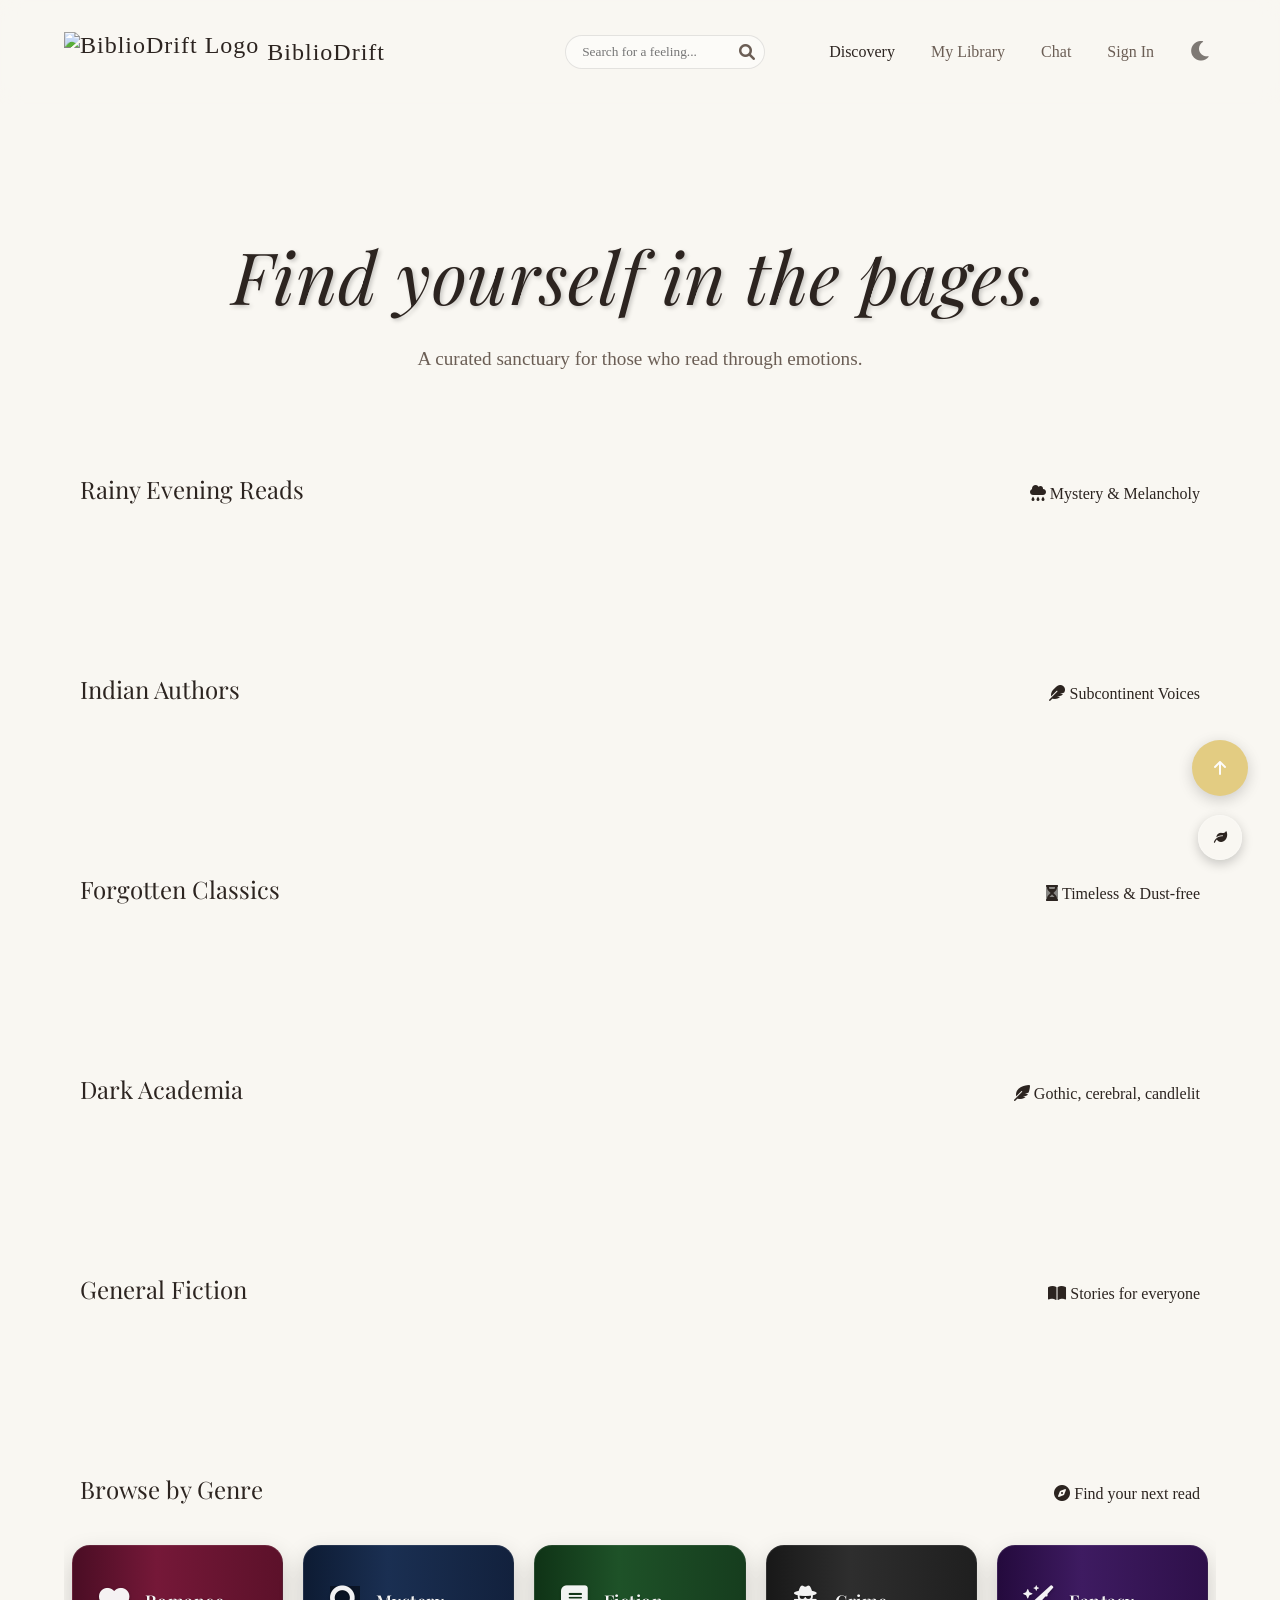
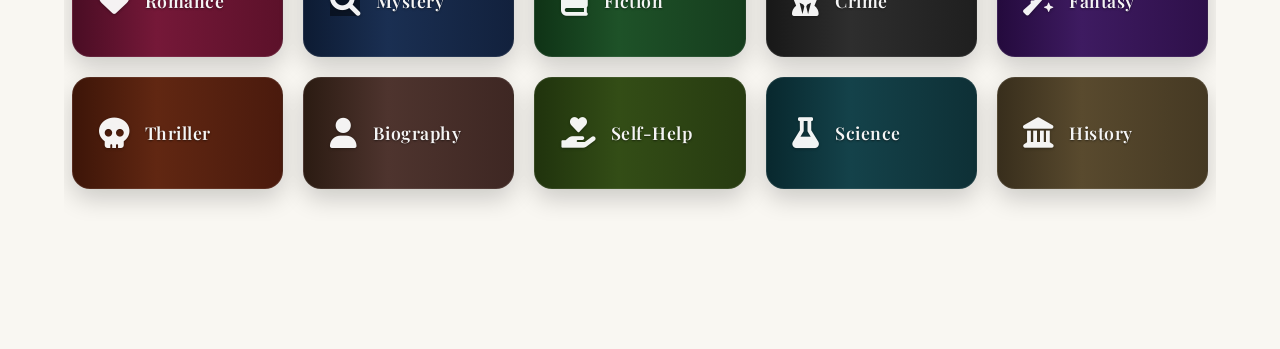
==== frontend/pages/index.html @ 950fe30f "Merge remote-tracking branch 'upstream/main' into fixtoggleissue" ====
<!doctype html>
<html lang="en">

<head>
  <meta charset="UTF-8" />
  <script>
    (function () {
      const theme = localStorage.getItem('bibliodrift_theme');
      if (theme === 'night') {
        document.documentElement.setAttribute('data-theme', 'night');
      }
    })();
  </script>
  <script src="https://unpkg.com/dexie/dist/dexie.js"></script>

  <script src="../js/db.js"></script>

  <!-- <script src="../js/app.js"></script> -->
  <script src="../js/library-3d.js"></script>
  <script src="https://unpkg.com/dexie/dist/dexie.js"></script>
  <meta name="viewport" content="width=device-width, initial-scale=1.0" />
  <!-- Added SEO meta description to improve search engine discoverability and click-through rates -->
  <meta name="description" content="BiblioDrift — Discover books by mood, track your reading journey, and get AI-powered recommendations." />
  <title>BiblioDrift | Find yourself in the pages</title>
  <link rel="stylesheet" href="../css/style.css" />
  <link rel="stylesheet" href="../css/keyboard-shortcuts.css" />
  <link rel="manifest" href="/manifest.json">
  <!-- Fonts -->
  <link rel="preconnect" href="https://fonts.googleapis.com" />
  <link rel="preconnect" href="https://fonts.gstatic.com" crossorigin />
  <link
    href="https://fonts.googleapis.com/css2?family=Playfair+Display:ital,wght@0,400;0,600;1,400&family=Georgia&display=swap"
    rel="stylesheet" />
  <link rel="stylesheet" href="https://cdnjs.cloudflare.com/ajax/libs/font-awesome/6.0.0/css/all.min.css" />

  <!-- Security: DOMPurify for XSS prevention -->
  <script src="https://cdn.jsdelivr.net/npm/dompurify@3.0.6/dist/purify.min.js"></script>
  <link rel="icon" href="../assets/images/biblioDrift_favicon.png" type="image/png">
  <!-- PWA -->
  <link rel="manifest" href="/manifest.json">
  <meta name="theme-color" content="#2c2420">
  <meta name="apple-mobile-web-app-capable" content="yes">
  <meta name="apple-mobile-web-app-status-bar-style" content="black-translucent">
  <meta name="apple-mobile-web-app-title" content="BiblioDrift">
  <link rel="apple-touch-icon" href="../assets/images/biblioDrift_favicon.png">
</head>

<body>
  <header>
    <a href="index.html" class="logo">
      <img style="height: 40px" src="../assets/images/biblioDrift_favicon.png" alt="BiblioDrift Logo"> BiblioDrift
    </a>
    <div class="header-controls">
      <div class="search-bar">
        <input type="text" id="searchInput" class="search-input" placeholder="Search for a feeling...">
        <i class="fa-solid fa-search search-icon" id="searchIcon"></i>
      </div>
      <nav class="nav-links">
        <div class="tooltip">
          <a href="index.html" class="active">Discovery</a>
          <span class="tooltip-text"><i class="fa-solid fa-wand-magic-sparkles"></i> Explore books</span>
        </div>
        <div class="tooltip">
          <a href="library.html">My Library</a>
          <span class="tooltip-text"><i class="fa-solid fa-book"></i> My Library</span>
        </div>
        <div class="tooltip">
          <a href="chat.html">Chat</a>
          <span class="tooltip-text"><i class="fa-solid fa-comments"></i> Chat</span>
        </div>
        <!-- DYNAMIC AUTH LINK -->
        <div class="tooltip">
          <a href="auth.html" id="navAuthLink">Sign In</a>
          <span class="tooltip-text" id="navAuthTooltip"><i class="fa-solid fa-key"></i> Access account</span>
        </div>
      </nav>
<button id="themeToggle" class="btn-icon" title="Toggle Theme">
  <i class="fa-solid fa-moon"></i>
</button>
    </div>
  </header>

  <main>
    <section class="hero">
      <h1>Find yourself in the pages.</h1>
      <p>A curated sanctuary for those who read through emotions.</p>
    </section>

    <!-- SEARCH RESULTS SECTION (Initially Hidden) -->
    <section id="search-results-section" class="curated-section" hidden>
      <div class="section-header">
        <h2 id="search-query-display">Search Results</h2>
        <span><i class="fa-solid fa-magnifying-glass"></i> Exploring your query</span>
      </div>
      <div class="curated-row" id="search-results-grid">
        <!-- Dynamically Appended Books -->
      </div>
    </section>

    <!-- Curated Sections -->
    <section class="curated-section">
      <div class="section-header">
        <h2>Rainy Evening Reads</h2>
        <span><i class="fa-solid fa-cloud-rain"></i> Mystery & Melancholy</span>
      </div>
      <div class="curated-row" id="row-rainy"></div>
    </section>

    <section class="curated-section">
      <div class="section-header">
        <h2>Indian Authors</h2>
        <span><i class="fa-solid fa-feather"></i> Subcontinent Voices</span>
      </div>
      <div class="curated-row" id="row-indian"></div>
    </section>

    <section class="curated-section">
      <div class="section-header">
        <h2>Forgotten Classics</h2>
        <span><i class="fa-solid fa-hourglass"></i> Timeless & Dust-free</span>
      </div>
      <div class="curated-row" id="row-classics"></div>
    </section>

    <section class="curated-section">
      <div class="section-header">
        <h2>Dark Academia</h2>
        <span><i class="fa-solid fa-feather-pointed"></i> Gothic, cerebral, candlelit</span>
      </div>
      <div class="curated-row" id="row-dark-academia"></div>
    </section>

    <section class="curated-section">
      <div class="section-header">
        <h2>General Fiction</h2>
        <span><i class="fa-solid fa-book-open"></i> Stories for everyone</span>
      </div>
      <div class="curated-row" id="row-fiction"></div>
    </section>

    <!-- Genre Grid Section -->
    <section class="curated-section genre-section">
      <div class="section-header">
        <h2>Browse by Genre</h2>
        <span><i class="fa-solid fa-compass"></i> Find your next read</span>
      </div>
      <div class="genre-grid" id="genre-grid">
        <div class="genre-card" data-genre="romance"><i class="fa-solid fa-heart"></i><span>Romance</span></div>
        <div class="genre-card" data-genre="mystery"><i class="fa-solid fa-magnifying-glass"></i><span>Mystery</span>
        </div>
        <div class="genre-card" data-genre="fiction"><i class="fa-solid fa-book"></i><span>Fiction</span></div>
        <div class="genre-card" data-genre="crime"><i class="fa-solid fa-user-secret"></i><span>Crime</span></div>
        <div class="genre-card" data-genre="fantasy"><i class="fa-solid fa-wand-sparkles"></i><span>Fantasy</span></div>
        <div class="genre-card" data-genre="thriller"><i class="fa-solid fa-skull"></i><span>Thriller</span></div>
        <div class="genre-card" data-genre="biography"><i class="fa-solid fa-user"></i><span>Biography</span></div>
        <div class="genre-card" data-genre="self-help"><i
            class="fa-solid fa-hand-holding-heart"></i><span>Self-Help</span></div>
        <div class="genre-card" data-genre="science"><i class="fa-solid fa-flask"></i><span>Science</span></div>
        <div class="genre-card" data-genre="history"><i class="fa-solid fa-landmark"></i><span>History</span></div>
      </div>
    </section>

    <!-- Genre Modal -->
    <dialog id="genre-modal" class="genre-modal">
      <div class="genre-modal-content">
        <div class="genre-modal-header">
          <h2 id="genre-modal-title">Genre Books</h2>
          <button class="close-genre-modal" id="close-genre-modal"><i class="fa-solid fa-xmark"></i></button>
        </div>
        <div class="genre-modal-body">
          <div class="genre-books-grid" id="genre-books-grid"></div>
        </div>
      </div>
    </dialog>

    <!-- Book Details Modal -->
    <dialog id="book-details-modal" class="glass-modal">
      <div class="modal-content">
        <button class="close-modal-btn" id="closeModalBtn"><i class="fa-solid fa-xmark"></i></button>
        <div class="modal-body">
          <div class="modal-media"><img id="modal-img" src="" alt="Book Cover" /></div>
          <div class="modal-info">
            <h2 id="modal-title">Book Title</h2>
            <p id="modal-author" class="modal-subtitle">Author Name</p>
            <div class="ai-insight-box">
              <div class="ai-header"><i class="fa-solid fa-wand-magic-sparkles"></i><span>AI Insight</span></div>
              <div id="modal-summary">
                <div class="text-skeleton skeleton"></div>
                <div class="text-skeleton skeleton" style="width: 90%"></div>
                <div class="text-skeleton skeleton" style="width: 70%"></div>
              </div>
            </div>
            <div class="modal-actions">
              <button id="modal-add-btn" class="btn-primary"><i class="fa-regular fa-heart"></i> Add to Library</button>
              <button id="modal-preview-btn" class="btn-preview"><i class="fa-solid fa-book-open"></i> Preview</button>
              <button id="modal-share-btn" class="btn-secondary modal-share-btn"><i class="fa-solid fa-share-nodes"></i>
                Share</button>
              <button id="modal-mood-btn" class="btn-secondary"><i class="fa-solid fa-wand-magic-sparkles"></i> Explore Mood</button>
            </div>
          </div>
        </div>
      </div>
    </dialog>
  </main>


<!--The footer is being called usingt footer.js.-->
  <script src="../js/config.js"></script>
  <script src="../js/security.js"></script>
  <script src="../js/app.js"></script>
  <script src="../js/book-preview.js"></script>
  <script src="../js/footer.js"></script>
  <script src="../script/header-scroll.js"></script>


  <!-- Back to Top Button -->
  <button id="backToTop" class="btn-icon back-to-top" title="Back to Top" onclick="window.scrollTo({top: 0, behavior: 'smooth'});">
    <i class="fa-solid fa-arrow-up"></i>
  </button>

  <!-- Ambient Sanctuary UI -->
  <div class="ambient-sanctuary">
    <button id="ambientToggle" title="Ambient Sanctuary">
      <i class="fa-solid fa-leaf"></i>
    </button>
    <div id="ambientPanel" class="ambient-panel">
      <h3 style="color: var(--text-main) !important;">Ambient Sanctuary</h3>
      <div class="ambient-option">
        <span style="color: var(--text-main) !important;"><i class="fa-solid fa-cloud-rain"></i> Rainy Evening</span>
        <label class="switch">
          <input type="checkbox" id="rainToggle">
          <span class="slider"></span>
        </label>
      </div>
      <div class="ambient-option">
        <span style="color: var(--text-main) !important;"><i class="fa-solid fa-fire"></i> Cozy Fireplace</span>
        <label class="switch">
          <input type="checkbox" id="fireToggle">
          <span class="slider"></span>
        </label>
      </div>
      <div class="ambient-option">
        <span style="color: var(--text-main) !important;"><i class="fa-solid fa-water"></i> Calm Ocean Waves</span>
        <label class="switch">
          <input type="checkbox" id="oceanToggle">
          <span class="slider"></span>
        </label>
      </div>
      <div class="ambient-option">
        <span style="color: var(--text-main) !important;"><i class="fa-solid fa-bolt"></i> Stormy Rain</span>
        <label class="switch">
          <input type="checkbox" id="stormToggle">
          <span class="slider"></span>
        </label>
      </div>
      <div class="volume-control">
        <label for="ambientVolume" style="color: var(--text-main) !important;"><i class="fa-solid fa-volume-high"></i> Volume</label>
        <input type="range" id="ambientVolume" min="0" max="1" step="0.1" value="0.5" style="width: 100%;">
      </div>
    </div>
  </div>

  <script src="../js/ambient.js"></script>
  <script src="../js/security.js"></script>
  <script src="../js/app.js"></script>
  <script src="../js/pwa.js"></script>

</body>

<script>
document.addEventListener('DOMContentLoaded', function () {
    const btn = document.getElementById('themeToggle');
    if (!btn) {
        console.error('themeToggle button not found');
        return;
    }

    const icon = btn.querySelector('i');
    const STORAGE_KEY = 'bibliodrift_theme';

    function applyTheme(theme) {
        if (theme === 'night') {
            document.documentElement.setAttribute('data-theme', 'night');
            if (icon) icon.className = 'fa-solid fa-sun';
        } else {
            document.documentElement.removeAttribute('data-theme');
            if (icon) icon.className = 'fa-solid fa-moon';
        }

        localStorage.setItem(STORAGE_KEY, theme);
        console.log('Theme applied:', theme);
    }

    // Load saved theme
    const savedTheme = localStorage.getItem(STORAGE_KEY) || 'light';
    applyTheme(savedTheme);

    // Toggle on click
    btn.addEventListener('click', function () {
        const current =
            document.documentElement.getAttribute('data-theme') === 'night'
                ? 'night'
                : 'light';

        const next = current === 'night' ? 'light' : 'night';
        applyTheme(next);
    });
});
</script>

</html>
---- frontend/css/style.css ----
:root {
    /* Fix: WCAG AA Contrast Floor - Issue #534 */
.glass-panel,
.book-tooltip,
.book-detail-modal,
[class*="glass"] {
    background: rgba(0, 0, 0, 0.45) !important;
    backdrop-filter: blur(12px);
    -webkit-backdrop-filter: blur(12px);
}
    /* Day Theme (Default) */
    --bg-color: #f9f7f2;
    --header-bg: rgba(249, 247, 242, 0.8);
    --text-main: #2c2420;
    --text-muted: #6b5e55;
    --accent-gold: #d4af37;
    --wood-dark: #5d4037;
    --wood-light: #8d6e63;
    --glass-bg: rgba(255, 255, 255, 0.1);
    --glass-border: rgba(255, 255, 255, 0.2);
    --shadow-soft: 0 10px 30px rgba(0, 0, 0, 0.05);
    --input-bg: rgba(255, 255, 255, 0.5);
    --input-border: rgba(0, 0, 0, 0.1);
    --book-bg: #fff;
    --paper-color: #fffdf9;

    /* Vibe Colors */
    --vibe-mystery: #78909c;
    --vibe-romance: #ef9a9a;
    --vibe-classic: #a1887f;

    /* Dimensions */
    --book-width: 160px;
    --book-height: 240px;
    --book-thick: 40px;
}

[data-theme="night"] {
    /* Night Theme (Dark Wood) */
    --bg-color: #1e1a18;
    --header-bg: rgba(30, 26, 24, 0.85);
    --text-main: #e0d5cb;
    --text-muted: #a89a8e;
    --accent-gold: #fccb4e;
    --wood-dark: #3e2723;
    --wood-light: #5d4037;
    --glass-bg: rgba(0, 0, 0, 0.3);
    --glass-border: rgba(255, 255, 255, 0.05);
    --shadow-soft: 0 10px 40px rgba(0, 0, 0, 0.4);
    --input-bg: rgba(0, 0, 0, 0.2);
    --input-border: rgba(255, 255, 255, 0.1);
    --book-bg: #2c2420;
    --paper-color: #e0d5cb;
}

* {
    box-sizing: border-box;
    margin: 0;
    padding: 0;
}

html {
    scroll-behavior: smooth;
    transition: background-color 0.4s ease, color 0.4s ease;
}

body {
    background-color: var(--bg-color);
    color: var(--text-main);
    font-family: "Georgia", serif;
    /* Classic serif for books */
    overflow-x: hidden;
    min-height: 100vh;
    transition: background-color 0.4s ease, color 0.4s ease, border-color 0.4s ease, box-shadow 0.4s ease;
}

/* Explicit night-mode overrides — bulletproof fallback */
[data-theme="night"] body,
html[data-theme="night"],
html[data-theme="night"] body {
    background-color: #1e1a18 !important;
    color: #fff5f5 !important;
}

[data-theme="night"] header {
    background: rgba(30, 26, 24, 0.85) !important;
}

[data-theme="night"] .search-input,
[data-theme="night"] input {
    background: rgba(0, 0, 0, 0.2) !important;
    color: #e0d5cb !important;
    border-color: rgba(255, 255, 255, 0.1) !important;
}


/* Global Wooden Scrollbar Styling */
::-webkit-scrollbar {
    width: 12px;
}

::-webkit-scrollbar-track {
    background: var(--bg-color);
}

::-webkit-scrollbar-thumb {
    background: linear-gradient(180deg, var(--wood-dark), var(--wood-light));
    border-radius: 6px;
    border: 2px solid var(--bg-color);
}

::-webkit-scrollbar-thumb:hover {
    background: linear-gradient(180deg, var(--wood-light), var(--wood-dark));
    box-shadow: inset 0 0 6px rgba(0, 0, 0, 0.3);
}

h1,
h2,
h3 {
    font-weight: normal;
    font-family: "Playfair Display", serif;
    /* Elegant headings */
}

/* --- Layout --- */
header {
    padding: 2rem 4rem;
    display: flex;
    justify-content: space-between;
    align-items: center;
    position: sticky;
    top: 0;
    z-index: 100;
    background: var(--header-bg);
    backdrop-filter: blur(10px);
    transition: background-color 0.4s ease, color 0.4s ease, backdrop-filter 0.4s ease;
}

.header-controls {
    display: flex;
    align-items: center;
    gap: 2rem;
}

.search-bar {
    position: relative;
    display: flex;
    align-items: center;
}

.search-input {
    background: var(--input-bg);
    border: 1px solid var(--input-border);
    padding: 0.5rem 1rem;
    border-radius: 20px;
    font-family: "Georgia", serif;
    width: 200px;
    transition: all 0.4s ease;
    outline: none;
    color: var(--text-main);
}

.search-input:focus {
    background: var(--book-bg);
    width: 300px;
    box-shadow: var(--shadow-soft);
}

.search-icon {
    position: absolute;
    right: 10px;
    color: var(--text-muted);
    cursor: pointer;
    transition: color 0.3s ease;
}

.search-icon:hover {
    color: var(--text-main);
}

.logo {
    font-size: 1.5rem;
    letter-spacing: 1px;
    color: var(--text-main);
    text-decoration: none;
    display: flex;
    align-items: center;
    gap: 0.5rem;
}

.nav-links a {
    text-decoration: none;
    color: var(--text-muted);
    margin-left: 2rem;
    transition: color 0.3s ease;
}

.nav-links a:hover,
.nav-links a.active {
    color: var(--text-main);
}

/* === ANIMATED HOVER TOOLTIPS FOR NAVIGATION (NEW) === */
.tooltip {
    position: relative;
    display: inline-block;
}

.tooltip-text {
    position: absolute;
    left: 50%;
    bottom: calc(100% + 8px);
    transform: translateX(-50%) scale(0.95) translateY(6px);
    padding: 10px 14px;
    background: #fffaf3;
    color: #2b2b2b;
    font-size: 13px;
    font-weight: 500;
    white-space: nowrap;
    border-radius: 10px;
    box-shadow: 0 8px 20px rgba(0, 0, 0, 0.15);
    border: 1px solid rgba(0, 0, 0, 0.08);
    opacity: 0;
    visibility: hidden;
    pointer-events: none;
    transition: all 0.25s ease;
    z-index: 9999;
}

.tooltip-text::after {
    content: "";
    position: absolute;
    top: 100%;
    left: 50%;
    transform: translateX(-50%) rotate(45deg);
    width: 12px;
    height: 12px;
    background: #fffaf3;
    border-left: 1px solid rgba(0, 0, 0, 0.08);
    border-bottom: 1px solid rgba(0, 0, 0, 0.08);
}

.tooltip:hover .tooltip-text {
    opacity: 1;
    visibility: visible;
    transform: translateX(-40%) scale(1) translateY(0);
}

.tooltip-text i {
    margin-right: 5px;
    color: var(--accent-gold);
}

main {
    padding: 2rem 4rem;
    max-width: 1400px;
    margin: 0 auto;
    width: 100%;
    overflow-x: hidden;
}

/* --- Hero --- */
.hero {
    text-align: center;
    padding: 6rem 1rem;
    animation: heroFade 1s ease-out;
}

@keyframes heroFade {
    from {
        opacity: 0;
        transform: translateY(15px);
    }

    to {
        opacity: 1;
        transform: translateY(0);
    }
}


.hero h1 {
    font-size: clamp(2.5rem, 8vw, 4.5rem);
    margin-bottom: 1.5rem;
    font-style: italic;
    line-height: 1.2;
    letter-spacing: 0.5px;
    text-shadow: 2px 2px 4px rgba(0, 0, 0, 0.2);
}

.hero p {
    color: var(--text-muted);
    font-size: 1.2rem;
    line-height: 1.8;
    max-width: 55ch;
    margin: 0 auto;
}

/* --- Curated Tables (Horizontal Scroll) --- */
.curated-section {
    margin-bottom: 6rem;
    width: 100%;
    overflow-x: hidden;
}

.section-header {
    margin: 0 1rem 0.5rem 1rem;
    display: flex;
    justify-content: space-between;
    align-items: baseline;
    flex-wrap: wrap;
    gap: 1rem;
    justify-content: space-between;
    align-items: baseline;
}

.curated-row {
    display: flex;
    gap: 3rem;
    padding: 2rem 1rem;
    overflow-x: auto;
    overflow-y: hidden;
    /* Allow horizontal scrolling on mobile */
    perspective: 1000px;
    -webkit-overflow-scrolling: touch;
    scroll-behavior: smooth;
    flex-wrap: nowrap;
}

/* --- 3D Book Component --- */
.book-scene {
    width: var(--book-width);
    height: var(--book-height);
    perspective: 1000px;
    cursor: pointer;
    flex-shrink: 0;
    min-width: var(--book-width);
}

.book {
    width: 100%;
    height: 100%;
    position: relative;
    transform-style: preserve-3d;
    /* Bouncy cozy feel */
    transform-origin: center center -20px;
    /* Pivot inside the book */
    animation: floatIn 0.8s ease-out backwards;
}

@keyframes floatIn {
    from {
        opacity: 0;
        transform: translateY(50px) scale(0.9);
    }

    to {
        opacity: 1;
        transform: translateY(0) scale(1);
    }
}

.book.flipped {
    transform: rotateY(180deg) scale(1.2) translateZ(50px);
    /* Expand and bring closer */
    z-index: 100;
}

/* Book Faces */
.book__face {
    position: absolute;
    width: 100%;
    height: 100%;
    backface-visibility: hidden;
    /* Hide back when front is clear */
    border-radius: 4px 8px 8px 4px;
    box-shadow: 5px 5px 15px rgba(0, 0, 0, 0.15);
}

.book__face--front {
    background: var(--book-bg);
    transform: rotateY(0deg);
    z-index: 2;
}

.book__face--front img {
    width: 100%;
    height: 100%;
    object-fit: cover;
    border-radius: 4px 8px 8px 4px;
}

.book__face--back {
    transform: rotateY(180deg);
    background: var(--paper-color);
    /* Paper color */
    padding: 1.5rem;
    display: flex;
    flex-direction: column;
    justify-content: space-between;
    border: 1px solid var(--glass-border);
    z-index: 1;
    color: #2c2420;
    /* Keep text dark for paper feel even in night mode */
}

/* The Spine */
.book__face--spine {
    position: absolute;
    width: var(--book-thick);
    height: 100%;
    left: 0;
    top: 0;
    transform: rotateY(-90deg) translateZ(calc(var(--book-thick) / 2));
}

/* Improved 3D Box Model */
/* Re-defining .book for proper thickness volume */
.book {
    transform-origin: center center -20px;
    /* Pivot inside the book */
}

.book__face--front {
    transform: translateZ(20px);
}

.book__face--back {
    transform: rotateY(180deg) translateZ(20px);
}

.book__face--spine {
    width: 40px;
    height: 100%;
    background: #333;
    /* Default spine color */
    transform: rotateY(-90deg) translateZ(20px);
    /* Adjust positioning to be flush left of front face */
    left: -20px;
    /* Half thickness */
}

.book__face--right {
    /* Pages */
    width: 40px;
    height: 100%;
    background: linear-gradient(to right, #fff, #f0f0f0 20%, #fff 40%);
    transform: rotateY(90deg) translateZ(140px);
    /* Width - half thickness */
    left: auto;
    right: -20px;
}

/* Hover Effect: Pull out */
.book-scene:hover .book:not(.flipped) {
    transform: translateZ(30px) translateY(-10px) rotateY(-10deg);
}

/* Glassmorphism Overlay (Quick view) */
.glass-overlay {
    position: absolute;
    bottom: 10px;
    left: 10px;
    right: 10px;
    background: rgba(255, 255, 255, 0.7);
    backdrop-filter: blur(8px);
    padding: 0.5rem;
    border-radius: 6px;
    opacity: 0;
    transform: translateY(10px);
    transition: all 0.3s ease;
    pointer-events: none;
    /* Let clicks pass to book */
}

.book-scene:hover .glass-overlay {
    opacity: 1;
    transform: translateY(0);
}

/* Back of book content */
.handwritten-note {
    font-family: "Courier New", Courier, monospace;
    /* Placeholder for handwriting font */
    color: var(--text-muted);
    font-size: 0.9rem;
    line-height: 1.4;
    background: #fffdc2;
    padding: 10px;
    transform: rotate(-2deg);
    box-shadow: 2px 2px 5px rgba(0, 0, 0, 0.1);
    margin-bottom: 1rem;
}

/* Read details Button */
.read-details-btn {
    background-color: #3e2723; 
    color: #fffdf9;
    border: 1px solid var(--accent-gold);
    padding: 6px 16px; 
    border-radius: 6px;
    font-family: 'Playfair Display', 'Georgia', serif;
    font-size: 0.82rem;
    cursor: pointer;
    display: flex;
    align-items: center;
    justify-content: center;
    gap: 6px; 
    margin: 8px auto 14px auto;
    width: 96%; 
    box-shadow: 0 3px 6px rgba(0, 0, 0, 0.15);
    transition: background-color 0.2s ease-in-out;
    white-space: nowrap; 
}

.read-details-btn:hover {
    background-color: #5d4037;
}

.book__face--back .book-actions {
    justify-content: space-around;
    padding: 0 10px;
    width: 100%;
    margin-bottom: -6px;
}

.book-actions {
    display: flex;
    gap: 0.35rem;
    justify-content: center;
    align-items: center;
    width: 100%;
}

.btn-icon {
    border: none;
    background: none;
    cursor: pointer;
    font-size: 1rem;
    padding: 0.15rem 0.25rem;
    opacity: 0.6;
    transition: opacity 0.2s, transform 0.12s;
}

.btn-icon:hover {
    opacity: 1;
    transform: scale(1.08);
}

/* --- Virtual Shelves --- */
.shelves-container {
    width: 100%;
    overflow-x: hidden;
    display: flex;
    flex-direction: column;
    gap: 4rem;
    padding: 2rem 0;
}

.shelf-row {
    position: relative;
    padding: 0 2rem 1.5rem 2rem;
    /* Realistic Wood Texture Gradient */
    background:
        repeating-linear-gradient(90deg,
            transparent 0,
            transparent 4px,
            rgba(0, 0, 0, 0.02) 5px,
            transparent 10px),
        linear-gradient(to bottom, #5d4037 0%, #3e2723 100%);
    border-bottom: 25px solid #281a15;
    /* Thicker front lip */
    border-radius: 4px;
    box-shadow:
        0 20px 20px -10px rgba(0, 0, 0, 0.3),
        inset 0 2px 20px rgba(0, 0, 0, 0.2);
    display: flex;
    align-items: flex-end;
    gap: 1.5rem;
    /* More spacing for expanded books */
    min-height: 280px;
    flex-wrap: nowrap;
    overflow-x: auto;
    -webkit-overflow-scrolling: touch;
}

.shelf-row::after {
    /* Depth shadow on wall behind books */
    content: "";
    position: absolute;
    bottom: 25px;
    /* Above bottom lip */
    left: 0;
    right: 0;
    height: 100%;
    z-index: -1;
    background: linear-gradient(to bottom,
            rgba(0, 0, 0, 0.1),
            rgba(0, 0, 0, 0.4));
    pointer-events: none;
}

.shelf-label {
    position: absolute;
    top: -20px;
    left: 0;
    font-size: 1.2rem;
    color: var(--wood-light);
    font-style: italic;
}

/* --- Mood Analysis Styles --- */

/* Mood Tags on Book Covers */
.mood-tags {
    position: absolute;
    top: 5px;
    left: 5px;
    display: flex;
    flex-direction: column;
    gap: 2px;
}

.mood-tag {
    background: rgba(0, 0, 0, 0.7);
    color: white;
    padding: 2px 6px;
    border-radius: 10px;
    font-size: 0.7rem;
    font-weight: bold;
    text-transform: capitalize;
}

/* Mood-specific colors */
.mood-cozy {
    background: #8d6e63 !important;
}

.mood-dark {
    background: #424242 !important;
}

.mood-mysterious {
    background: #5e35b1 !important;
}

.mood-romantic {
    background: #e91e63 !important;
}

.mood-adventurous {
    background: #ff5722 !important;
}

.mood-melancholy {
    background: #607d8b !important;
}

.mood-uplifting {
    background: #4caf50 !important;
}

.mood-intense {
    background: #f44336 !important;
}

.mood-whimsical {
    background: #9c27b0 !important;
}

.mood-thought-provoking {
    background: #795548 !important;
}

/* Glass overlay mood tags */
.glass-mood-tags {
    margin-top: 0.5rem;
    display: flex;
    gap: 0.25rem;
    flex-wrap: wrap;
}

.glass-mood-tag {
    background: rgba(255, 255, 255, 0.3);
    padding: 1px 4px;
    border-radius: 8px;
    font-size: 0.6rem;
    text-transform: capitalize;
}

/* Back of book mood analysis */
.mood-analysis {
    margin-top: 1rem;
    padding-top: 0.5rem;
    border-top: 1px solid rgba(0, 0, 0, 0.1);
}

.mood-tags-back {
    display: flex;
    gap: 0.25rem;
    flex-wrap: wrap;
    margin-top: 0.25rem;
}

.mood-tag-small {
    background: var(--accent-gold);
    color: white;
    padding: 1px 4px;
    border-radius: 6px;
    font-size: 0.6rem;
    text-transform: capitalize;
}

/* Mood Analysis Modal */
.mood-modal {
    position: fixed;
    top: 0;
    left: 0;
    width: 100%;
    height: 100%;
    background: rgba(0, 0, 0, 0.7);
    display: flex;
    justify-content: center;
    align-items: center;
    z-index: 1000;
    backdrop-filter: blur(5px);
}

.mood-modal-content {
    background: var(--book-bg);
    border-radius: 12px;
    max-width: 500px;
    width: 90%;
    max-height: 80vh;
    overflow-y: auto;
    box-shadow: var(--shadow-soft);
    border: 1px solid var(--glass-border);
    display: flex;
    flex-direction: column;
}

.mood-modal-header {
    padding: 1.5rem;
    border-bottom: 1px solid var(--glass-border);
    display: flex;
    justify-content: space-between;
    align-items: center;
}

.mood-modal-header h3 {
    margin: 0;
    color: var(--text-main);
}

.close-modal {
    background: none;
    border: none;
    font-size: 1.5rem;
    cursor: pointer;
    color: var(--text-muted);
    padding: 0;
    width: 30px;
    height: 30px;
    display: flex;
    align-items: center;
    justify-content: center;
}

.close-modal:hover {
    color: var(--text-main);
}

.mood-modal-body {
    padding: 1.5rem;
}

.mood-section {
    margin-bottom: 1.5rem;
}

.mood-section h4 {
    margin: 0 0 0.5rem 0;
    color: var(--text-main);
    font-size: 1rem;
}

/* Sentiment Bar */
.sentiment-bar {
    width: 100%;
    height: 8px;
    background: #e0e0e0;
    border-radius: 4px;
    overflow: hidden;
    margin: 0.5rem 0;
}

.sentiment-fill {
    height: 100%;
    background: linear-gradient(to right, #f44336, #ff9800, #4caf50);
    transition: width 0.3s ease;
}

/* Large mood tags in modal */
.mood-tags-large {
    display: flex;
    gap: 0.5rem;
    flex-wrap: wrap;
}

.mood-tag-large {
    padding: 0.5rem 1rem;
    border-radius: 20px;
    font-size: 0.9rem;
    font-weight: bold;
    color: white;
    text-transform: capitalize;
}

/* Vibe quote styling */
.vibe-quote {
    background: var(--paper-color);
    padding: 1rem;
    border-radius: 8px;
    font-style: italic;
    color: #2c2420;
    border-left: 4px solid var(--accent-gold);
    margin: 0.5rem 0;
}

/* Mood button in book actions */
.mood-btn {
    color: var(--accent-gold) !important;
}

.mood-btn:hover {
    color: var(--wood-dark) !important;
    transform: scale(1.1);
}

/* Responsive mood modal */
@media (max-width: 768px) {
    .mood-modal-content {
        width: 95%;
        margin: 1rem;
    }

    .mood-tags-large {
        flex-direction: column;
    }

    .mood-tag-large {
        text-align: center;
    }
}

/* Utilities */
.hidden {
    display: none !important;
}

/* --- Constellation View --- */
.constellation-container {
    width: 100%;
    min-height: 600px;
    margin-top: 2rem;
    position: relative;
    border-radius: 12px;
    overflow: hidden;
    animation: fadeIn 0.5s ease;
}

.view-toggles button {
    cursor: pointer;
    transition: all 0.3s ease;
}

.view-toggles .active-view {
    box-shadow: 0 4px 15px rgba(0, 0, 0, 0.2);
    transform: scale(1.05);
}

.fade-in {
    animation: fadeIn 1s ease;
}

@keyframes fadeIn {
    from {
        opacity: 0;
        transform: translateY(10px);
    }

    to {
        opacity: 1;
        transform: translateY(0);
    }
}

/* Theme Toggle Button Enhancement */
#themeToggle {
    font-size: 1.4rem;
    color: var(--text-main);
    cursor: pointer;
    transition:
        transform 0.3s ease,
        color 0.3s ease;
}

#themeToggle:hover {
    transform: rotate(15deg) scale(1.1);
    color: var(--accent-gold);
}


.footer {
    min-height: 120px;
    width: 100%;
    background-color: #222;
    display: flex;
    flex-direction: column;
    justify-content: center;
    align-items: center;
    gap: 1.2rem;
    padding: 2rem 0;
    margin-top: 4rem;
}

.social_icons {
    display: flex;
    gap: 2rem;
    z-index: 999;
}

.social_icons a {
    color: var(--accent-gold);
    font-size: 2rem;
    transition:
        transform 0.3s ease,
        color 0.3s ease;
    text-decoration: none;
}

.social_icons a:hover {
    color: white;
    transform: translateY(-5px);
}

.reading-progress {
    margin-top: 0.75rem;
    opacity: 0.85;
}

.progress-slider {
    width: 100%;
    accent-color: var(--accent-gold);
}

.reading-progress small {
    font-size: 0.7rem;
    opacity: 0.7;
}

/* --- Glass Modal --- */
.glass-modal {
    margin: auto;
    width: 90%;
    max-width: 900px;
    background: transparent;
    border: none;
    padding: 0;
    overflow: visible;
    max-height: 95vh;
}

.glass-modal::backdrop {
    background: rgba(0, 0, 0, 0.4);
    backdrop-filter: blur(5px);
}

.modal-content {
    background: rgba(255, 255, 255, 0.65);
    backdrop-filter: blur(20px);
    -webkit-backdrop-filter: blur(20px);
    border: 1px solid var(--glass-border);
    border-radius: 20px;
    box-shadow: 0 25px 50px -12px rgba(0, 0, 0, 0.25);
    padding: 2.5rem;
    position: relative;
    overflow: hidden;
    overflow-y: auto;
    animation: modalIn 0.4s cubic-bezier(0.175, 0.885, 0.32, 1.275);
    max-height: 90vh;
}

[data-theme="night"] .modal-content {
    background: rgba(30, 26, 24, 0.8);
    border: 1px solid rgba(255, 255, 255, 0.1);
}

@keyframes modalIn {
    from {
        opacity: 0;
        transform: scale(0.9) translateY(20px);
    }

    to {
        opacity: 1;
        transform: scale(1) translateY(0);
    }
}

.close-modal-btn {
    position: absolute;
    top: 1.5rem;
    right: 1.5rem;
    background: var(--glass-bg);
    border: none;
    width: 2.5rem;
    height: 2.5rem;
    border-radius: 50%;
    cursor: pointer;
    font-size: 1.2rem;
    color: var(--text-muted);
    transition: all 0.2s;
    display: flex;
    justify-content: center;
    align-items: center;
    z-index: 10;
}

.close-modal-btn:hover {
    background: var(--accent-gold);
    color: #fff;
    transform: rotate(90deg);
}

.modal-body {
    display: grid;
    grid-template-columns: 300px 1fr;
    gap: 3rem;
}

.modal-media {
    display: flex;
    justify-content: center;
    align-items: center;
}

.modal-media img {
    width: 100%;
    height: auto;
    border-radius: 12px;
    box-shadow: 10px 10px 30px rgba(0, 0, 0, 0.2);
    transform: rotate(-3deg);
    transition: transform 0.3s;
}

.modal-media img:hover {
    transform: rotate(0) scale(1.02);
}

.modal-info {
    display: flex;
    flex-direction: column;
    gap: 1.5rem;
}

.modal-info h2 {
    font-size: 2.5rem;
    line-height: 1.2;
    margin-bottom: 0;
}

.modal-subtitle {
    font-size: 1.2rem;
    color: var(--text-muted);
    font-style: italic;
    margin-top: -1rem;
}

/* AI Insight Box */
.ai-insight-box {
    background: #fdfaf5;
    border: 1px solid rgba(212, 175, 55, 0.2);
    border-left: 4px solid var(--accent-gold);
    padding: 1.2rem 1.5rem;
    border-radius: 12px;
    margin-top: 1.5rem;
    box-shadow: 0 2px 8px rgba(0,0,0,0.03);
}

#modal-ai-note {
    font-family: "Georgia", serif;
    font-style: italic;
    color: #4a3f35 !important; /* Dark brown for high contrast */
    line-height: 1.6;
    font-size: 1.05rem;
    display: block;
}

[data-theme="night"] .ai-insight-box {
    background: linear-gradient(135deg,
            rgba(255, 255, 255, 0.05),
            rgba(0, 0, 0, 0.2));
}

.ai-insight-box::before {
    content: "";
    position: absolute;
    top: 0;
    left: 0;
    right: 0;
    height: 2px;
    background: linear-gradient(90deg,
            transparent,
            var(--accent-gold),
            transparent);
    opacity: 0.5;
}

.ai-header {
    display: flex;
    align-items: center;
    gap: 0.8rem;
    font-family: "Courier New", monospace;
    /* Tech feel */
    font-weight: bold;
    color: var(--accent-gold);
    margin-bottom: 1rem;
    text-transform: uppercase;
    letter-spacing: 1px;
    font-size: 0.9rem;
}

#modal-summary {
    line-height: 1.6;
    color: var(--text-main);
}

.modal-actions {
    margin-top: auto;
    display: flex;
    gap: 1rem;
}

.btn-primary {
    background: var(--text-main);
    color: var(--bg-color);
    border: none;
    padding: 1rem 2rem;
    border-radius: 30px;
    font-family: "Georgia", serif;
    font-size: 1.1rem;
    cursor: pointer;
    transition: all 0.3s;
    display: flex;
    align-items: center;
    gap: 0.8rem;
}

.btn-primary:hover {
    background: var(--accent-gold);
    color: #fff;
    transform: translateY(-2px);
    box-shadow: 0 5px 15px rgba(0, 0, 0, 0.1);
}

/* Responsive Modal */
@media (max-width: 768px) {
    .modal-body {
        grid-template-columns: 1fr;
    }

    .modal-media img {
        max-width: 200px;
        transform: rotate(0);
    }

    .modal-content {
        padding: 1.5rem;
    }

    .modal-info h2 {
        font-size: 1.8rem;
    }

    .ai-insight-box {
        padding: 1rem 1.2rem;
    }

    #modal-ai-note {
        font-size: 0.95rem;
    }

    .modal-actions {
        flex-direction: column;
        width: 100%;
    }

    .btn-primary,
    .btn-secondary,
    .btn-preview {
        width: 100%;
    }
}

/* ===== CHAT INTERFACE STYLES ===== */

.chat-container {
    max-width: 900px;
    margin: 0 auto;
    height: calc(100vh - 80px);
    display: flex;
    flex-direction: column;
    background: var(--glass-bg);
    backdrop-filter: blur(20px);
    border: 1px solid var(--glass-border);
    border-radius: 20px;
    overflow: hidden;
    box-shadow: var(--shadow-soft);
}

.chat-header {
    padding: 20px 25px;
    background: var(--glass-bg);
    border-bottom: 1px solid var(--glass-border);
    display: flex;
    justify-content: space-between;
    align-items: center;
}

.bookseller-info {
    display: flex;
    align-items: center;
    gap: 15px;
}

.bookseller-avatar {
    width: 50px;
    height: 50px;
    background: var(--accent-gold);
    border-radius: 50%;
    display: flex;
    align-items: center;
    justify-content: center;
    color: var(--wood-dark);
    font-size: 20px;
    box-shadow: 0 4px 15px rgba(212, 175, 55, 0.3);
}

.bookseller-details h2 {
    font-family: 'Playfair Display', serif;
    color: var(--text-main);
    font-size: 1.4rem;
    margin-bottom: 4px;
}

.status {
    display: flex;
    align-items: center;
    gap: 8px;
    color: var(--text-muted);
    font-size: 0.9rem;
}

.status-dot {
    width: 8px;
    height: 8px;
    background: #4caf50;
    border-radius: 50%;
    animation: pulse 2s infinite;
}

@keyframes pulse {

    0%,
    100% {
        opacity: 1;
    }

    50% {
        opacity: 0.5;
    }
}

.chat-actions {
    display: flex;
    gap: 10px;
}

.action-btn {
    width: 40px;
    height: 40px;
    background: var(--glass-bg);
    border: 1px solid var(--glass-border);
    border-radius: 10px;
    color: var(--text-muted);
    cursor: pointer;
    transition: all 0.3s ease;
    display: flex;
    align-items: center;
    justify-content: center;
}

.action-btn:hover {
    background: var(--accent-gold);
    color: var(--wood-dark);
    transform: translateY(-2px);
}

.chat-messages {
    flex: 1;
    overflow-y: auto;
    padding: 20px 25px;
    display: flex;
    flex-direction: column;
    gap: 20px;
}

.message {
    display: flex;
    gap: 12px;
    max-width: 80%;
}

.message.user-message {
    align-self: flex-end;
    flex-direction: row-reverse;
}

.message-avatar {
    width: 35px;
    height: 35px;
    border-radius: 50%;
    display: flex;
    align-items: center;
    justify-content: center;
    font-size: 14px;
    flex-shrink: 0;
}

.bookseller-message .message-avatar {
    background: var(--accent-gold);
    color: var(--wood-dark);
}

.user-message .message-avatar {
    background: var(--wood-light);
    color: var(--paper-color);
}

.message-content {
    flex: 1;
}

.message-bubble {
    background: var(--glass-bg);
    border: 1px solid var(--glass-border);
    border-radius: 18px;
    padding: 15px 18px;
    backdrop-filter: blur(10px);
    box-shadow: 0 4px 15px rgba(0, 0, 0, 0.1);
}

.user-message .message-bubble {
    background: var(--accent-gold);
    color: var(--wood-dark);
    border-color: var(--accent-gold);
}

.message-bubble p {
    margin-bottom: 8px;
    line-height: 1.5;
    color: var(--text-main);
}

.user-message .message-bubble p {
    color: var(--wood-dark);
}

.message-bubble p:last-child {
    margin-bottom: 0;
}

.message-time {
    font-size: 0.75rem;
    color: var(--text-muted);
    margin-top: 5px;
    text-align: left;
}

.user-message .message-time {
    text-align: right;
}

.quick-suggestions {
    padding: 15px 25px;
    border-top: 1px solid var(--glass-border);
    background: var(--glass-bg);
}

.suggestions-header {
    font-size: 0.9rem;
    color: var(--text-muted);
    margin-bottom: 12px;
}

.suggestions-list {
    display: flex;
    gap: 10px;
    flex-wrap: wrap;
}

.suggestion-btn {
    background: var(--glass-bg);
    border: 1px solid var(--glass-border);
    border-radius: 20px;
    padding: 8px 15px;
    color: var(--text-main);
    cursor: pointer;
    transition: all 0.3s ease;
    font-size: 0.85rem;
    display: flex;
    align-items: center;
    gap: 6px;
    backdrop-filter: blur(10px);
}

.suggestion-btn:hover {
    background: var(--accent-gold);
    color: var(--wood-dark);
    transform: translateY(-2px);
    box-shadow: 0 4px 15px rgba(212, 175, 55, 0.3);
}

.chat-input-container {
    padding: 20px 25px;
    border-top: 1px solid var(--glass-border);
    background: var(--glass-bg);
}

.chat-input-wrapper {
    display: flex;
    gap: 12px;
    align-items: flex-end;
    background: var(--input-bg);
    border: 1px solid var(--input-border);
    border-radius: 20px;
    padding: 12px 15px;
    backdrop-filter: blur(10px);
}

#chatInput {
    flex: 1;
    background: transparent;
    border: none;
    outline: none;
    color: var(--text-main);
    font-size: 1rem;
    line-height: 1.4;
    resize: none;
    min-height: 24px;
    max-height: 120px;
    font-family: inherit;
}

#chatInput::placeholder {
    color: var(--text-muted);
}

.send-btn {
    width: 40px;
    height: 40px;
    background: var(--accent-gold);
    border: none;
    border-radius: 50%;
    color: var(--wood-dark);
    cursor: pointer;
    transition: all 0.3s ease;
    display: flex;
    align-items: center;
    justify-content: center;
    flex-shrink: 0;
}

.send-btn:hover {
    transform: scale(1.1);
    box-shadow: 0 4px 15px rgba(212, 175, 55, 0.4);
}

.send-btn:disabled {
    opacity: 0.5;
    cursor: not-allowed;
    transform: none;
}

.input-hint {
    margin-top: 8px;
    font-size: 0.8rem;
    color: var(--text-muted);
    display: flex;
    align-items: center;
    gap: 6px;
}

/* Book Recommendations in Chat */
.book-recommendation {
    margin: 15px 0;
    padding: 15px;
    background: var(--glass-bg);
    border: 1px solid var(--glass-border);
    border-radius: 12px;
    backdrop-filter: blur(10px);
}

.book-rec-header {
    display: flex;
    justify-content: space-between;
    align-items: center;
    margin-bottom: 12px;
}

.book-rec-title {
    font-weight: 600;
    color: var(--text-main);
    font-size: 0.95rem;
}

.book-rec-count {
    font-size: 0.8rem;
    color: var(--text-muted);
    background: var(--glass-bg);
    padding: 4px 8px;
    border-radius: 10px;
}

.book-rec-grid {
    display: grid;
    grid-template-columns: repeat(auto-fill, minmax(120px, 1fr));
    gap: 12px;
}

.book-rec-item {
    background: var(--glass-bg);
    border: 1px solid var(--glass-border);
    border-radius: 8px;
    padding: 10px;
    text-align: center;
    cursor: pointer;
    transition: all 0.3s ease;
    backdrop-filter: blur(5px);
}

.book-rec-item:hover {
    transform: translateY(-3px);
    box-shadow: 0 6px 20px rgba(0, 0, 0, 0.15);
    border-color: var(--accent-gold);
}

.book-rec-cover {
    width: 60px;
    height: 90px;
    background: var(--book-bg);
    border-radius: 4px;
    margin: 0 auto 8px;
    display: flex;
    align-items: center;
    justify-content: center;
    overflow: hidden;
    box-shadow: 0 2px 8px rgba(0, 0, 0, 0.1);
    flex-shrink: 0;
}

.book-rec-cover img {
    width: 100%;
    height: 100%;
    object-fit: cover;
}

.book-rec-cover i {
    font-size: 24px;
    color: var(--text-muted);
}

.book-rec-info h4 {
    font-size: 0.8rem;
    color: var(--text-main);
    margin-bottom: 4px;
    line-height: 1.2;
    display: -webkit-box;
    -webkit-line-clamp: 2;
    line-clamp: 2;
    -webkit-box-orient: vertical;
    overflow: hidden;
}

.book-rec-info p {
    font-size: 0.7rem;
    color: var(--text-muted);
    display: -webkit-box;
    -webkit-line-clamp: 1;
    line-clamp: 1;
    -webkit-box-orient: vertical;
    overflow: hidden;
}

/* Emotion Tags & Mood Filtering */
.emotion-tags-container {
    display: flex;
    flex-wrap: wrap;
    gap: 8px;
    margin: 12px 0;
}

.emotion-tag {
    background: var(--glass-bg);
    border: 1px solid var(--glass-border);
    border-radius: 16px;
    padding: 4px 12px;
    font-size: 0.75rem;
    color: var(--text-main);
    cursor: pointer;
    transition: all 0.2s ease;
    display: flex;
    align-items: center;
    gap: 6px;
}

.emotion-tag:hover {
    background: rgba(255, 255, 255, 0.1);
    border-color: var(--accent-gold);
}

.emotion-tag.active {
    background: var(--accent-gold);
    color: #000;
    border-color: var(--accent-gold);
}

.mood-selector-modal {
    margin-top: 16px;
    padding: 16px;
    background: rgba(0, 0, 0, 0.2);
    border-radius: 12px;
    border: 1px solid var(--glass-border);
}

.mood-selector-title {
    font-family: 'Playfair Display', serif;
    font-size: 1rem;
    margin-bottom: 12px;
    color: var(--accent-gold);
}

.mood-grid {
    display: grid;
    grid-template-columns: repeat(auto-fill, minmax(100px, 1fr));
    gap: 10px;
}

.mood-item {
    padding: 8px;
    border-radius: 8px;
    background: var(--glass-bg);
    border: 1px solid var(--glass-border);
    text-align: center;
    cursor: pointer;
    transition: transform 0.2s;
}

.mood-item:hover {
    transform: scale(1.05);
    border-color: var(--accent-gold);
}

.mood-item i {
    display: block;
    font-size: 1.2rem;
    margin-bottom: 4px;
}

.mood-item span {
    font-size: 0.7rem;
    text-transform: uppercase;
    letter-spacing: 0.5px;
}

/* Typing Indicator */
.typing-indicator {
    display: flex;
    align-items: center;
    gap: 12px;
    max-width: 80%;
}

.typing-indicator .message-avatar {
    width: 35px;
    height: 35px;
    background: var(--accent-gold);
    color: var(--wood-dark);
    border-radius: 50%;
    display: flex;
    align-items: center;
    justify-content: center;
    font-size: 14px;
}

.typing-bubble {
    background: var(--glass-bg);
    border: 1px solid var(--glass-border);
    border-radius: 18px;
    padding: 15px 18px;
    backdrop-filter: blur(10px);
    display: flex;
    align-items: center;
    gap: 4px;
}

.typing-dot {
    width: 8px;
    height: 8px;
    background: var(--text-muted);
    border-radius: 50%;
    animation: typing 1.4s infinite ease-in-out;
}

.typing-dot:nth-child(2) {
    animation-delay: 0.2s;
}

.typing-dot:nth-child(3) {
    animation-delay: 0.4s;
}

@keyframes typing {

    0%,
    60%,
    100% {
        transform: translateY(0);
        opacity: 0.4;
    }

    30% {
        transform: translateY(-10px);
        opacity: 1;
    }
}

/* Responsive Design */
@media (max-width: 768px) {
    .chat-container {
        height: calc(100vh - 60px);
        border-radius: 0;
        margin: 0;
    }

    .chat-header {
        padding: 15px 20px;
    }

    .bookseller-details h2 {
        font-size: 1.2rem;
    }

    .chat-messages {
        padding: 15px 20px;
    }

    .message {
        max-width: 90%;
    }

    .suggestions-list {
        flex-direction: column;
    }

    .suggestion-btn {
        justify-content: center;
    }

    .book-rec-grid {
        grid-template-columns: repeat(auto-fill, minmax(100px, 1fr));
        gap: 8px;
    }
}

@media (max-width: 480px) {
    .chat-header {
        padding: 12px 15px;
    }

    .bookseller-avatar {
        width: 40px;
        height: 40px;
        font-size: 16px;
    }

    .bookseller-details h2 {
        font-size: 1.1rem;
    }

    .chat-messages {
        padding: 12px 15px;
    }

    .chat-input-container {
        padding: 15px;
    }

    .book-rec-grid {
        grid-template-columns: repeat(2, 1fr);
    }
}

/* ===== GENRE SECTION STYLES ===== */
.genre-grid {
display: grid;
   
    grid-template-columns: repeat(auto-fill, minmax(180px, 1fr));
    gap: 1.25rem;
    padding: 2rem 0.5rem
}

/* Genre Card - Vintage Book Spine Look */
/* Genre Card - Compact Vintage Rectangular Look */
.genre-card {
    display: flex;
    flex-direction: row;
    /* Horizontal layout */
    align-items: center;
    justify-content: flex-start;
    gap: 1rem;
    padding: 1.35rem 1.6rem;
    cursor: pointer;
    transition: all 0.3s cubic-bezier(0.23, 1, 0.32, 1);

    /* Rectangular Shape */
    border-radius: 18px;
    box-shadow: 0 10px 24px rgba(0, 0, 0, 0.18);

    min-height: 112px;
    position: relative;
    overflow: hidden;
    border: 1px solid rgba(255, 255, 255, 0.08);
    backdrop-filter: blur(10px);
}

/* Remove gold lines for cleaner small look */
.genre-card::before,
.genre-card::after {
    display: none;
}

.genre-card i {
    font-size: 1.9rem;
    margin-bottom: 0;
    margin-right: 0;
    color: rgba(255, 255, 255, 0.95);
    /* Bright White/Gold */
    text-shadow: 0 1px 3px rgba(0, 0, 0, 0.3);
    transition: transform 0.3s ease;
    flex-shrink: 0;
}

.genre-card span {
    font-family: 'Playfair Display', serif;
    font-size: 1.1rem;
    font-weight: 600;
    color: #f5f5f5;
    text-transform: capitalize;
    /* Easier to read */
    letter-spacing: 0.5px;
    text-shadow: 0 1px 2px rgba(0, 0, 0, 0.5);
    text-align: left;
    writing-mode: horizontal-tb;
    /* Horizontal Text */
    transform: none;
    line-height: 1.2;
}

.genre-card:hover {
    transform: translateY(-6px);
    box-shadow: 0 16px 30px rgba(0, 0, 0, 0.28);
    z-index: 10;
}

.genre-card:hover i {
    transform: scale(1.1);
    color: #fff;
}

/* Genre Card Colors - Vintage Leather Palette (Deep & Dark) */

/* Romance: Deep Burgundy (Vintage Red) */
.genre-card[data-genre="romance"] {
    background: linear-gradient(90deg, #4a0d24 0%, #751838 40%, #5c112a 100%);
}

/* Mystery: Midnight Navy */
.genre-card[data-genre="mystery"] {
    background: linear-gradient(90deg, #0d1b33 0%, #1a2f52 40%, #12213d 100%);
}

/* Fiction: Classic Dark Green */
.genre-card[data-genre="fiction"] {
    background: linear-gradient(90deg, #0f3316 0%, #1e5228 40%, #163d1e 100%);
}

/* Crime: Charcoal Black */
.genre-card[data-genre="crime"] {
    background: linear-gradient(90deg, #181818 0%, #2e2e2e 40%, #1f1f1f 100%);
}

/* Fantasy: Deep Royal Purple */
.genre-card[data-genre="fantasy"] {
    background: linear-gradient(90deg, #240a3d 0%, #3e1b61 40%, #2e104a 100%);
}

/* Thriller: Burnt Rust/Dark Terracotta */
.genre-card[data-genre="thriller"] {
    background: linear-gradient(90deg, #3d1508 0%, #612712 40%, #4a1a0d 100%);
}

/* Biography: Old Leather Brown */
.genre-card[data-genre="biography"] {
    background: linear-gradient(90deg, #2b1b12 0%, #4e342e 40%, #3e2723 100%);
}

/* Self-Help: Olive Drab */
.genre-card[data-genre="self-help"] {
    background: linear-gradient(90deg, #20330d 0%, #334d16 40%, #273b11 100%);
}

/* Science: Dark Slate/Teal */
.genre-card[data-genre="science"] {
    background: linear-gradient(90deg, #08282e 0%, #14424a 40%, #0e3036 100%);
}

/* History: Worn Bronze/Brown */
.genre-card[data-genre="history"] {
    background: linear-gradient(90deg, #382e1c 0%, #594a2e 40%, #453923 100%);
}

/* Genre Modal Start */

/* Genre Modal */
.genre-modal {
    position: fixed;
    top: 0;
    left: 0;
    width: 100%;
    height: 100%;
    background: rgba(0, 0, 0, 0.6);
    backdrop-filter: blur(8px);
    -webkit-backdrop-filter: blur(8px);
    border: none;
    padding: 0;
    max-width: 100%;
    max-height: 100%;
    z-index: 10000;
}

.genre-modal::backdrop {
    background: transparent;
}

.genre-modal-content {
    background: var(--bg-color);
    width: 90%;
    max-width: 1100px;
    max-height: 85vh;
    margin: 5vh auto;
    border-radius: 24px;
    overflow: hidden;
    box-shadow: 0 25px 80px rgba(0, 0, 0, 0.3);
    display: flex;
    flex-direction: column;
}

.genre-modal-header {
    display: flex;
    justify-content: space-between;
    align-items: center;
    padding: 1.5rem 2rem;
    border-bottom: 1px solid rgba(0, 0, 0, 0.1);
    background: linear-gradient(to bottom, var(--card-bg), transparent);
}

.genre-modal-header h2 {
    font-family: 'Playfair Display', serif;
    font-size: 1.75rem;
    color: var(--text-main);
    margin: 0;
}

.close-genre-modal {
    background: none;
    border: none;
    font-size: 1.5rem;
    color: var(--text-main);
    cursor: pointer;
    padding: 0.5rem;
    border-radius: 50%;
    transition: all 0.2s ease;
}

.close-genre-modal:hover {
    background: rgba(0, 0, 0, 0.1);
    transform: rotate(90deg);
}

.genre-modal-body {
    padding: 2rem;
    overflow-y: auto;
    flex: 1;
}

/* Genre Books Grid */
.genre-books-grid {
    display: grid;
    grid-template-columns: repeat(auto-fill, minmax(140px, 1fr));
    gap: 1.5rem;
    padding: 2rem;
    perspective: 1000px;
    justify-items: center;
    width: 100%;
    max-width: 100%;
}

.genre-book-card {
    background: var(--card-bg);
    border-radius: 12px;
    overflow: hidden;
    transition: all 0.3s ease;
    cursor: pointer;
    box-shadow: 0 4px 15px rgba(0, 0, 0, 0.1);
}

.genre-book-card:hover {
    transform: translateY(-5px);
    box-shadow: 0 12px 30px rgba(0, 0, 0, 0.2);
}

.genre-book-card img {
    width: 100%;
    height: 200px;
    object-fit: cover;
}

.genre-book-info {
    padding: 1rem;
}

.genre-book-info h4 {
    font-family: 'Playfair Display', serif;
    font-size: 0.95rem;
    font-weight: 600;
    color: var(--text-main);
    margin: 0 0 0.25rem 0;
    display: -webkit-box;
    -webkit-line-clamp: 2;
    line-clamp: 2;
    -webkit-box-orient: vertical;
    overflow: hidden;
}

.genre-book-info p {
    font-size: 0.8rem;
    color: var(--text-secondary);
    margin: 0;
}

.genre-loading {
    grid-column: 1 / -1;
    display: flex;
    flex-direction: column;
    align-items: center;
    justify-content: center;
    padding: 3rem;
    color: var(--text-secondary);
    gap: 1rem;
}

.genre-loading i {
    font-size: 2rem;
    color: var(--accent-gold);
}

/* Genre Responsive */
@media (max-width: 900px) {
    .genre-grid {
        grid-template-columns: repeat(auto-fit, minmax(160px, 1fr));
    }
}

@media (max-width: 600px) {
    .genre-grid {
        grid-template-columns: repeat(auto-fit, minmax(140px, 1fr));
        gap: 0.9rem;
    }

    .genre-card {
        min-height: 96px;
        padding: 1rem 1rem;
        gap: 0.85rem;
    }

    .genre-card i {
        font-size: 1.5rem;
    }

    .genre-card span {
        font-size: 0.85rem;
    }

    .genre-modal-content {
        width: 95%;
        max-height: 90vh;
        margin: 2.5vh auto;
    }

    .genre-books-grid {
        grid-template-columns: repeat(2, 1fr);
        gap: 1rem;
    }
}

/* ===== 3D BOOKSHELF STYLES =====  */

/* Main bookshelf container with perspective */
.bookshelf-3d-container {
    perspective: 1200px;
    perspective-origin: center 40%;
    padding: 2rem 0;
    min-height: 400px;
    display: flex;
    flex-direction: column;
}

/* Empty State Placeholder */
.library-empty-state {
    text-align: center;
    padding: 4rem 2rem;
    background: var(--glass-bg);
    backdrop-filter: blur(10px);
    border: 1px solid var(--glass-border);
    border-radius: 20px;
    max-width: 600px;
    margin: 2rem auto;
    animation: fadeIn 0.8s ease-out;
    display: flex;
    flex-direction: column;
    align-items: center;
    box-shadow: var(--shadow-soft);
}

.empty-state-icon {
    font-size: 4rem;
    color: var(--accent-gold);
    margin-bottom: 1.5rem;
    opacity: 0.8;
}

.library-empty-state h2 {
    font-size: 2rem;
    margin-bottom: 1rem;
    font-family: 'Playfair Display', serif;
    font-style: italic;
}

.library-empty-state p {
    color: var(--text-muted);
    font-size: 1.1rem;
    line-height: 1.6;
    max-width: 40ch;
    margin-bottom: 1rem;
}

/* Individual shelf section */
.shelf-section-3d {
    margin-bottom: 4rem;
    position: relative;
    padding-top: 2rem;
    border-top: 4px solid #3e2723;
}

.shelf-section-3d:first-child {
    border-top: none;
    padding-top: 0;
}

.shelf-section-3d .shelf-label {
    position: relative;
    top: auto;
    left: auto;
    margin-bottom: 1.5rem;
    font-size: 1.4rem;
    color: var(--text-main);
    font-style: italic;
    font-family: 'Playfair Display', serif;
    display: flex;
    align-items: center;
    gap: 0.5rem;
    padding-bottom: 0.5rem;
    border-bottom: 2px solid #4e342e;
}

/* 3D Wooden Bookshelf */
.bookshelf-3d {
    position: relative;
    transform-style: preserve-3d;
    transform: rotateX(2deg);
    min-height: 350px;
    padding: 30px 40px 20px;
    margin: 0 -20px;

    /* Realistic wood texture */
    background:
        repeating-linear-gradient(90deg,
            transparent 0,
            transparent 3px,
            rgba(0, 0, 0, 0.03) 3px,
            transparent 8px),
        repeating-linear-gradient(0deg,
            transparent 0,
            transparent 50px,
            rgba(0, 0, 0, 0.02) 50px,
            transparent 100px),
        linear-gradient(to bottom,
            #6d4c3d 0%,
            #5d4037 15%,
            #4e342e 50%,
            #3e2723 85%,
            #2c1810 100%);

    border-radius: 4px;
    box-shadow:
        inset 0 5px 15px rgba(0, 0, 0, 0.4),
        inset 0 -3px 10px rgba(255, 255, 255, 0.05),
        0 20px 40px rgba(0, 0, 0, 0.3),
        0 5px 15px rgba(0, 0, 0, 0.2);
}

/* Back wall of shelf */
.bookshelf-3d::before {
    content: '';
    position: absolute;
    top: 0;
    left: 0;
    right: 0;
    bottom: 25px;
    background:
        linear-gradient(to bottom,
            rgba(0, 0, 0, 0.3) 0%,
            rgba(0, 0, 0, 0.1) 100%);
    border-radius: 4px 4px 0 0;
    z-index: -1;
}

/* Front lip of shelf */
.bookshelf-3d::after {
    content: '';
    position: absolute;
    bottom: 0;
    left: -5px;
    right: -5px;
    height: 25px;
    background:
        linear-gradient(to bottom,
            #4e342e 0%,
            #3e2723 40%,
            #2c1810 100%);
    border-radius: 0 0 6px 6px;
    box-shadow:
        0 8px 20px rgba(0, 0, 0, 0.4),
        inset 0 2px 5px rgba(255, 255, 255, 0.1);
    transform: translateZ(20px);
}

/* Books container */
.books-row-3d {
    display: flex;
    align-items: flex-end;
    gap: 0;
    height: 300px;
    padding-bottom: 10px;
    transform-style: preserve-3d;
    position: relative;
    z-index: 1;
}

/* Individual book spine - tilted LEFT like real books */
.book-spine-3d {
    position: relative;
    transform-style: preserve-3d;
    cursor: pointer;
    transition: all 0.4s cubic-bezier(0.23, 1, 0.32, 1);
    transform-origin: bottom left;
    /* Tilt books to the LEFT (negative rotateZ) */
    transform: rotateZ(-8deg) rotateY(-5deg);
    /* Small gap between books */
    margin-right: 3px;
}

.book-spine-3d:last-child {
    margin-right: 0;
}

.book-spine-3d:nth-child(even) {
    transform: rotateZ(-6deg) rotateY(-4deg);
}

.book-spine-3d:nth-child(3n) {
    transform: rotateZ(-10deg) rotateY(-6deg);
}

.book-spine-3d:nth-child(4n) {
    transform: rotateZ(-7deg) rotateY(-3deg);
}

/* Book spine face (what you see) */
.spine-face {
    height: 100%;
    width: 100%;
    border-radius: 2px 4px 4px 2px;
    display: flex;
    flex-direction: column;
    justify-content: flex-start;
    align-items: center;
    padding: 12px 3px;
    position: relative;
    overflow: visible;
    box-shadow:
        inset 0 0 20px rgba(0, 0, 0, 0.2),
        2px 0 8px rgba(0, 0, 0, 0.3);

    /* Subtle texture overlay */
    background-image:
        linear-gradient(to right,
            rgba(0, 0, 0, 0.15) 0%,
            rgba(255, 255, 255, 0.1) 50%,
            rgba(0, 0, 0, 0.1) 100%);
    background-blend-mode: overlay;
}

/* Book spine text */
.spine-title {
    writing-mode: vertical-rl;
    text-orientation: mixed;
    transform: rotate(180deg);
    font-family: 'Georgia', serif;
    font-size: 0.85rem;
    font-weight: 700;
    color: inherit;
    text-align: center;
    line-height: 1.15;
    flex: 1;
    display: flex;
    align-items: center;
    justify-content: center;
    overflow: visible;
    white-space: nowrap;
    letter-spacing: 0.5px;
    text-shadow: 0 1px 3px rgba(0, 0, 0, 0.4);
    padding: 5px 2px;
}

.spine-author {
    writing-mode: vertical-rl;
    text-orientation: mixed;
    transform: rotate(180deg);
    font-family: 'Georgia', serif;
    font-size: 0.6rem;
    font-weight: 500;
    opacity: 0.9;
    margin-top: 8px;
    text-shadow: 0 1px 2px rgba(0, 0, 0, 0.3);
    white-space: nowrap;
}

/* Book edge (pages) - hidden for tighter packing */
.book-edge {
    display: none;
}

/* Book cover (top of book when viewed from above) */
.book-top {
    position: absolute;
    top: -6px;
    left: 0;
    right: -8px;
    height: 6px;
    background: linear-gradient(to right,
            var(--spine-color, #5d4037) 0%,
            var(--spine-color, #5d4037) calc(100% - 8px),
            #3e2723 calc(100% - 8px),
            #3e2723 100%);
    transform: rotateX(90deg) translateZ(3px);
    border-radius: 2px 2px 0 0;
}

/* Hover effect - book stands up straight and pulls forward */
.book-spine-3d:hover {
    transform: rotateZ(0deg) rotateY(0deg) translateZ(20px) translateY(-10px);
    z-index: 100;
}

.book-spine-3d:hover .spine-face {
    box-shadow:
        inset 0 0 20px rgba(0, 0, 0, 0.2),
        5px 10px 30px rgba(0, 0, 0, 0.4),
        0 0 15px rgba(212, 175, 55, 0.3);
}

/* Book tooltip */
.book-tooltip {
    position: fixed;
    background: rgba(255, 255, 255, 0.98);
    backdrop-filter: blur(20px);
    -webkit-backdrop-filter: blur(20px);
    border: 1px solid rgba(0, 0, 0, 0.1);
    border-radius: 16px;
    padding: 1.25rem;
    min-width: 280px;
    max-width: 320px;
    box-shadow:
        0 20px 60px rgba(0, 0, 0, 0.2),
        0 8px 25px rgba(0, 0, 0, 0.15);
    z-index: 10000;
    pointer-events: none;
    opacity: 0;
    transform: translateY(10px) scale(0.95);
    transition: all 0.3s cubic-bezier(0.23, 1, 0.32, 1);
}

/* Fix: Ensure light text in day theme for contrast with dark background override */
.book-tooltip .tooltip-title,
.book-tooltip .tooltip-author,
.book-tooltip .tooltip-rating-text,
.book-tooltip .tooltip-description {
    color: #f5f5f5 !important;
}

[data-theme="night"] .book-tooltip {
    background: rgba(44, 36, 32, 0.98);
    border: 1px solid rgba(255, 255, 255, 0.1);
}

.book-tooltip.visible {
    opacity: 1;
    transform: translateY(0) scale(1);
}

.tooltip-header {
    display: flex;
    gap: 1rem;
    margin-bottom: 0.75rem;
}

.tooltip-cover {
    width: 60px;
    height: 85px;
    border-radius: 4px;
    object-fit: cover;
    box-shadow: 0 4px 12px rgba(0, 0, 0, 0.15);
    flex-shrink: 0;
}

.tooltip-info {
    flex: 1;
    min-width: 0;
}

.tooltip-title {
    font-family: 'Playfair Display', serif;
    font-size: 1.1rem;
    font-weight: 600;
    color: var(--text-main);
    margin-bottom: 0.25rem;
    line-height: 1.3;
}

.tooltip-author {
    font-size: 0.9rem;
    color: var(--text-muted);
    font-style: italic;
    margin-bottom: 0.5rem;
}

.tooltip-rating {
    display: flex;
    align-items: center;
    gap: 0.5rem;
    font-size: 0.85rem;
}

.tooltip-stars {
    color: var(--accent-gold);
    letter-spacing: 2px;
}

.tooltip-rating-text {
    color: var(--text-muted);
}

.tooltip-description {
    font-size: 0.85rem;
    color: var(--text-muted);
    line-height: 1.5;
    display: -webkit-box;
    -webkit-line-clamp: 3;
    line-clamp: 3;
    -webkit-box-orient: vertical;
    overflow: hidden;
    border-top: 1px solid rgba(0, 0, 0, 0.08);
    padding-top: 0.75rem;
    margin-top: 0.5rem;
}

[data-theme="night"] .tooltip-description {
    border-top-color: rgba(255, 255, 255, 0.08);
}

.tooltip-hint {
    font-size: 0.75rem;
    color: var(--accent-gold);
    text-align: center;
    margin-top: 0.75rem;
    opacity: 0.9;
}

/* Book Detail Modal */
.book-detail-modal {
    position: fixed;
    top: 0;
    left: 0;
    right: 0;
    bottom: 0;
    background: rgba(0, 0, 0, 0.6);
    backdrop-filter: blur(8px);
    -webkit-backdrop-filter: blur(8px);
    display: flex;
    justify-content: center;
    align-items: center;
    z-index: 10001;
    opacity: 0;
    visibility: hidden;
    transition: all 0.4s ease;
    padding: 2rem;
}

.book-detail-modal.active {
    opacity: 1;
    visibility: visible;
}

.book-detail-content {
    background: var(--bg-color);
    border-radius: 24px;
    max-width: 900px;
    width: 100%;
    max-height: 90vh;
    overflow-y: auto;
    box-shadow: 0 30px 80px rgba(0, 0, 0, 0.3);
    transform: translateY(30px) scale(0.95);
    transition: all 0.4s cubic-bezier(0.23, 1, 0.32, 1);
    position: relative;
}

.book-detail-modal.active .book-detail-content {
    transform: translateY(0) scale(1);
}

.modal-close-btn {
    position: absolute;
    top: 10px;
    right: 10px;
    width: 36px;
    height: 36px;
    font-size: 1rem;
    border-radius: 50%;
    background: var(--glass-bg);
    border: 1px solid var(--glass-border);
    cursor: pointer;
    display: flex;
    align-items: center;
    justify-content: center;
    font-size: 1.5rem;
    color: var(--text-muted);
    transition: all 0.3s ease;
    z-index: 10;
}

.modal-close-btn:hover {
    background: var(--accent-gold);
    color: white;
    transform: rotate(90deg);
}

.book-detail-grid {
    display: grid;
    grid-template-columns: 280px 1fr;
    gap: 3rem;
    padding: 2.5rem;
}

.book-cover-section {
    position: relative;
}

.book-cover-3d {
    position: relative;
    transform-style: preserve-3d;
    transform: perspective(800px) rotateY(-15deg);
    transition: transform 0.5s ease;
}

.book-cover-3d:hover {
    transform: perspective(800px) rotateY(-5deg);
}

.book-cover-image {
    width: 100%;
    height: auto;
    border-radius: 8px;
    box-shadow:
        15px 15px 40px rgba(0, 0, 0, 0.3),
        5px 5px 15px rgba(0, 0, 0, 0.2);
}

.book-cover-spine {
    position: absolute;
    left: -20px;
    top: 5px;
    bottom: 5px;
    width: 20px;
    background: linear-gradient(to right,
            rgba(0, 0, 0, 0.3),
            rgba(0, 0, 0, 0.1));
    border-radius: 4px 0 0 4px;
    transform: rotateY(-90deg) translateZ(10px);
}

.book-info-section {
    display: flex;
    flex-direction: column;
    gap: 1.5rem;
}

.book-title-large {
    font-family: 'Playfair Display', serif;
    font-size: 2.5rem;
    font-weight: 600;
    color: var(--text-main);
    line-height: 1.2;
    margin: 0;
}

.book-author-large {
    font-size: 1.25rem;
    color: var(--text-muted);
    font-style: italic;
    margin: 0;
}

.book-meta {
    display: flex;
    align-items: center;
    gap: 1.5rem;
    flex-wrap: wrap;
}

.book-rating-large {
    display: flex;
    align-items: center;
    gap: 0.75rem;
}

.rating-stars-large {
    font-size: 1.25rem;
    color: var(--accent-gold);
    letter-spacing: 3px;
}

.rating-score {
    font-size: 1.1rem;
    font-weight: 600;
    color: var(--text-main);
}

.rating-count {
    font-size: 0.9rem;
    color: var(--text-muted);
}

.book-categories {
    display: flex;
    gap: 0.5rem;
    flex-wrap: wrap;
}

.category-tag {
    background: var(--glass-bg);
    border: 1px solid var(--glass-border);
    padding: 0.4rem 0.8rem;
    border-radius: 20px;
    font-size: 0.8rem;
    color: var(--text-muted);
}

.book-description-section {
    padding-top: 1rem;
    border-top: 1px solid var(--glass-border);
}

.book-description-section h3 {
    font-family: 'Playfair Display', serif;
    font-size: 1.25rem;
    color: var(--text-main);
    margin-bottom: 1rem;
}

.book-description-text {
    font-size: 1rem;
    line-height: 1.8;
    color: var(--text-muted);
}

.book-reviews-section {
    padding-top: 1.5rem;
    border-top: 1px solid var(--glass-border);
}

.book-reviews-section h3 {
    font-family: 'Playfair Display', serif;
    font-size: 1.25rem;
    color: var(--text-main);
    margin-bottom: 1rem;
}

.review-item {
    background: var(--glass-bg);
    border: 1px solid var(--glass-border);
    border-radius: 12px;
    padding: 1.25rem;
    margin-bottom: 1rem;
}

.review-header {
    display: flex;
    justify-content: space-between;
    align-items: center;
    margin-bottom: 0.75rem;
}

.reviewer-name {
    font-weight: 600;
    color: var(--text-main);
}

.review-rating {
    color: var(--accent-gold);
    font-size: 0.9rem;
}

.review-text {
    font-size: 0.95rem;
    line-height: 1.6;
    color: var(--text-muted);
    font-style: italic;
}

.book-actions-section {
    display: flex;
    gap: 1rem;
    margin-top: auto;
    padding-top: 1.5rem;
}

.action-btn-primary {
    flex: 1;
    padding: 1rem 1.5rem;
    border-radius: 30px;
    border: none;
    font-family: 'Georgia', serif;
    font-size: 1rem;
    cursor: pointer;
    transition: all 0.3s ease;
    display: flex;
    align-items: center;
    justify-content: center;
    gap: 0.75rem;
}

.action-btn-primary.add-to-library {
    background: var(--accent-gold);
    color: var(--wood-dark);
}

.action-btn-primary.add-to-library:hover {
    background: #e6c44a;
    transform: translateY(-2px);
    box-shadow: 0 8px 25px rgba(212, 175, 55, 0.4);
}

.action-btn-primary.mark-read {
    background: var(--glass-bg);
    border: 2px solid var(--glass-border);
    color: var(--text-main);
}

.action-btn-primary.mark-read:hover {
    background: var(--wood-light);
    color: white;
    border-color: var(--wood-light);
}

/* Empty shelf state for 3D bookshelf */
.empty-shelf-3d {
    display: flex;
    align-items: center;
    justify-content: center;
    height: 180px;
    width: 100%;
    color: rgba(255, 255, 255, 0.6);
    font-style: italic;
    font-size: 1.1rem;
    text-shadow: 0 2px 4px rgba(0, 0, 0, 0.3);
}

/* Responsive styles for 3D bookshelf */
@media (max-width: 900px) {
    .book-detail-grid {
        grid-template-columns: 1fr;
        gap: 2rem;
    }

    .book-cover-section {
        max-width: 250px;
        margin: 0 auto;
    }

    .book-cover-3d {
        transform: perspective(800px) rotateY(0);
    }

    .book-title-large {
        font-size: 2rem;
        text-align: center;
    }

    .book-author-large {
        text-align: center;
    }

    .book-meta {
        justify-content: center;
    }
}

@media (max-width: 768px) {
    .bookshelf-3d {
        padding: 20px 25px 15px;
        transform: rotateX(0);
    }

    .books-row-3d {
        gap: 4px;
        height: 180px;
        overflow-x: auto;
        padding-bottom: 15px;
    }

    .book-spine-3d {
        transform: rotateY(-5deg);
        flex-shrink: 0;
    }

    .book-spine-3d:hover {
        transform: rotateY(-3deg) translateZ(15px) translateY(-10px);
    }

    .book-detail-content {
        border-radius: 20px 20px 0 0;
        max-height: 95vh;
    }

    .book-detail-grid {
        padding: 1.5rem;
    }

    .book-actions-section {
        flex-direction: column;
    }
}

@media (max-width: 480px) {
    .shelf-section-3d .shelf-label {
        font-size: 1.2rem;
    }

    .bookshelf-3d {
        padding: 15px 20px 10px;
        margin: 0 -10px;
    }

    .books-row-3d {
        height: 160px;
    }

    .spine-title {
        font-size: 0.65rem;
    }

    .spine-author {
        display: none;
    }

    .book-title-large {
        font-size: 1.5rem;
    }
}

/* --- Merge Conflict Resolution: Added styles from feat/issue-21-api-errors --- */
/* Empty State and Error Handling */
.empty-state {
    display: flex;
    flex-direction: column;
    align-items: center;
    justify-content: center;
    padding: 3rem 1rem;
    color: var(--text-muted, #888);
    text-align: center;
    width: 100%;
    min-height: 200px;
}

.empty-state i {
    font-size: 2.5rem;
    margin-bottom: 1rem;
    color: var(--accent-gold, #d4af37);
    opacity: 0.7;
}

.empty-state p {
    font-family: 'Playfair Display', serif;
    font-size: 1.1rem;
    margin: 0;
}

/* Toast Notifications */
.toast-notification {
    position: fixed;
    bottom: 20px;
    right: 20px;
    background: var(--header-bg, #fff);
    color: var(--text-main, #333);
    padding: 1rem 1.5rem;
    border-radius: 8px;
    box-shadow: 0 4px 12px rgba(0, 0, 0, 0.15);
    z-index: 1000;
    font-family: 'Georgia', serif;
    display: flex;
    align-items: center;
    gap: 10px;
    border-left: 4px solid var(--accent-gold);
    animation: slideIn 0.3s ease-out, fadeOut 0.3s ease-in 2.7s forwards;
}

.toast-notification.error {
    border-left-color: #d32f2f;
}

.toast-notification.info {
    border-left-color: var(--accent-gold);
}

@keyframes slideIn {
    from {
        transform: translateX(100%);
        opacity: 0;
    }

    to {
        transform: translateX(0);
        opacity: 1;
    }
}

@keyframes fadeOut {
    from {
        opacity: 1;
    }

    to {
        opacity: 0;
    }
}

/* ========================================= */
/*      BOOK SPINE VARIATIONS (#12)         */
/* ========================================= */

/* --- Textures --- */

/* Leather Texture: subtle noise */
.spine-texture-leather .spine-face {
    background-image:
        url("data:image/svg+xml,%3Csvg viewBox='0 0 200 200' xmlns='http://www.w3.org/2000/svg'%3E%3Cfilter id='noiseFilter'%3E%3CfeTurbulence type='fractalNoise' baseFrequency='0.8' numOctaves='3' stitchTiles='stitch'/%3E%3C/filter%3E%3Crect width='100%25' height='100%25' filter='url(%23noiseFilter)' opacity='0.15'/%3E%3C/svg%3E"),
        linear-gradient(to right, rgba(0, 0, 0, 0.3) 0%, rgba(255, 255, 255, 0.1) 40%, rgba(0, 0, 0, 0.2) 100%);
    background-blend-mode: overlay;
}

/* Cloth Texture: cross-hatch */
.spine-texture-cloth .spine-face {
    background-image:
        repeating-linear-gradient(45deg, rgba(0, 0, 0, 0.05) 0px, rgba(0, 0, 0, 0.05) 1px, transparent 1px, transparent 4px),
        repeating-linear-gradient(-45deg, rgba(0, 0, 0, 0.05) 0px, rgba(0, 0, 0, 0.05) 1px, transparent 1px, transparent 4px),
        linear-gradient(to right, rgba(0, 0, 0, 0.2) 0%, rgba(255, 255, 255, 0.1) 50%, rgba(0, 0, 0, 0.2) 100%);
}

/* Paper/Matte Texture: flat with slight gradient */
.spine-texture-paper .spine-face {
    background-image: linear-gradient(to right, rgba(0, 0, 0, 0.1) 0%, rgba(255, 255, 255, 0.05) 50%, rgba(0, 0, 0, 0.1) 100%);
}

/* Worn/Rough Texture: scratches */
.spine-texture-worn .spine-face {
    background-image:
        url("data:image/svg+xml,%3Csvg width='100' height='100' viewBox='0 0 100 100' xmlns='http://www.w3.org/2000/svg'%3E%3Cpath d='M10 10 L20 20 M50 50 L60 40 M80 20 L70 30' stroke='rgba(0,0,0,0.2)' stroke-width='1' fill='none'/%3E%3C/svg%3E"),
        linear-gradient(to bottom, rgba(0, 0, 0, 0.2) 0%, transparent 10%, transparent 90%, rgba(0, 0, 0, 0.2) 100%),
        linear-gradient(to right, rgba(0, 0, 0, 0.3) 0%, rgba(255, 255, 255, 0.05) 50%, rgba(0, 0, 0, 0.2) 100%);
}


/* --- Patterns (Gold details etc) --- */

.spine-pattern-bands::before {
    content: '';
    position: absolute;
    top: 15%;
    left: 0;
    right: 0;
    height: 3px;
    background: var(--accent-gold);
    box-shadow: 0 1px 2px rgba(0, 0, 0, 0.3);
    pointer-events: none;
}

.spine-pattern-bands::after {
    content: '';
    position: absolute;
    bottom: 20%;
    left: 0;
    right: 0;
    height: 3px;
    background: var(--accent-gold);
    box-shadow: 0 1px 2px rgba(0, 0, 0, 0.3);
    pointer-events: none;
}

.spine-pattern-frame::before {
    content: '';
    position: absolute;
    top: 10%;
    bottom: 15%;
    left: 6px;
    right: 6px;
    border: 1px solid rgba(255, 255, 255, 0.3);
    pointer-events: none;
}

.spine-pattern-ornament::before {
    content: '?';
    /* Floral heart ornament */
    position: absolute;
    bottom: 25%;
    left: 50%;
    transform: translateX(-50%);
    color: var(--accent-gold);
    font-size: 1.2rem;
    opacity: 0.8;
}

/* --- Typography Variations --- */

/* Standard Vertical (Default) */
.spine-title {
    writing-mode: vertical-rl;
    text-orientation: mixed;
    font-family: inherit;
    font-size: 0.9rem;
    font-weight: 600;
    letter-spacing: 0.5px;
    text-align: center;
    max-height: 75%;
    overflow: hidden;
    text-overflow: ellipsis;
    margin-top: auto;
    margin-bottom: auto;
    text-shadow: 0 1px 2px rgba(0, 0, 0, 0.3);
}

/* Serif Classic */
.font-serif .spine-title {
    font-family: 'Playfair Display', serif;
    font-style: italic;
    letter-spacing: 1px;
}

/* Sans Modern */
.font-sans .spine-title {
    font-family: 'Segoe UI', sans-serif;
    font-weight: 700;
    text-transform: uppercase;
    font-size: 0.8rem;
    letter-spacing: 1.5px;
}

/* Handwritten/Personal */
.font-hand .spine-title {
    font-family: 'Georgia', serif;
    /* Fallback for now */
    font-style: italic;
    font-weight: 400;
}

/* Rotated Upwards (European style) */
.title-rotate-up .spine-title {
    transform: rotate(180deg);
}

/* Stacked letters (for very short titles) */
.title-stacked .spine-title {
    writing-mode: horizontal-tb;
    word-break: break-all;
    width: 80%;
    font-size: 1.2rem;
    line-height: 1.1;
}

/* --- User Profile Styles --- */
.profile-header {
    background: linear-gradient(135deg, var(--header-bg), var(--bg-color));
    padding: 3rem 2rem;
    border-bottom: 1px solid var(--glass-border);
    display: flex;
    flex-direction: column;
    align-items: center;
    gap: 2rem;
}

.profile-card {
    background: var(--book-bg);
    border: 1px solid var(--glass-border);
    border-radius: 20px;
    padding: 2.5rem;
    display: flex;
    align-items: center;
    gap: 2rem;
    box-shadow: var(--shadow-soft);
    max-width: 800px;
    width: 100%;
    position: relative;
    overflow: hidden;
}

.profile-card::before {
    content: '';
    position: absolute;
    top: 0;
    left: 0;
    right: 0;
    height: 6px;
    background: linear-gradient(90deg, var(--wood-dark), var(--wood-light), var(--accent-gold));
}

.profile-avatar-wrapper {
    position: relative;
}

.profile-avatar {
    width: 120px;
    height: 120px;
    border-radius: 50%;
    background: var(--wood-light);
    color: var(--paper-color);
    display: flex;
    align-items: center;
    justify-content: center;
    font-size: 3.5rem;
    border: 4px solid var(--bg-color);
    box-shadow: 0 8px 20px rgba(0, 0, 0, 0.15);
}

.profile-badge {
    position: absolute;
    bottom: 5px;
    right: 5px;
    background: var(--accent-gold);
    color: var(--wood-dark);
    width: 35px;
    height: 35px;
    border-radius: 50%;
    display: flex;
    align-items: center;
    justify-content: center;
    font-size: 1rem;
    border: 3px solid var(--book-bg);
}

.profile-info h1 {
    font-size: 2.2rem;
    color: var(--text-main);
    margin-bottom: 0.5rem;
}

.profile-email {
    color: var(--text-muted);
    font-family: 'Courier New', monospace;
    font-size: 0.95rem;
    opacity: 0.8;
}

.profile-since {
    font-size: 0.9rem;
    color: var(--text-muted);
    margin-top: 0.5rem;
    font-style: italic;
}

.profile-actions {
    margin-top: 1.5rem;
    display: flex;
    gap: 1rem;
}

.logout-btn {
    padding: 0.6rem 1.2rem;
    font-size: 0.9rem;
    background: var(--wood-dark);
    color: #fff;
    border: none;
    border-radius: 8px;
    cursor: pointer;
    transition: all 0.3s ease;
}

.logout-btn:hover {
    background: #d32f2f;
    transform: translateY(-2px);
}

.profile-stats-container {
    display: flex;
    justify-content: center;
    gap: 2rem;
    width: 100%;
    max-width: 800px;
    flex-wrap: wrap;
}

.profile-stat-box {
    background: var(--glass-bg);
    border: 1px solid var(--glass-border);
    backdrop-filter: blur(10px);
    padding: 1.5rem;
    border-radius: 15px;
    text-align: center;
    flex: 1;
    min-width: 140px;
    transition: transform 0.3s ease;
}

.profile-stat-box:hover {
    transform: translateY(-5px);
    border-color: var(--accent-gold);
}

.profile-stat-box i {
    font-size: 1.8rem;
    color: var(--accent-gold);
    margin-bottom: 0.8rem;
}

.profile-stat-box h3 {
    font-size: 1.8rem;
    margin: 0.5rem 0;
    color: var(--text-main);
}

.profile-stat-box span {
    font-size: 0.85rem;
    text-transform: uppercase;
    letter-spacing: 1px;
    color: var(--text-muted);
}

.reading-stats-dashboard {
    width: 100%;
    max-width: 800px;
    display: flex;
    flex-direction: column;
    gap: 1.5rem;
}

.progress-breakdown {
    text-align: left;
    padding: 1.5rem;
}

.progress-title {
    font-size: 1.2rem !important;
    margin-bottom: 1rem !important;
    color: var(--text-main) !important;
    text-align: left;
    font-family: "Playfair Display", serif;
}

.progress-bar-container {
    display: flex;
    height: 12px;
    border-radius: 6px;
    overflow: hidden;
    background: rgba(0,0,0,0.1);
    margin-bottom: 1rem;
}

.progress-segment {
    transition: width 1s ease-out;
}
.progress-segment.finished { background: var(--accent-gold); }
.progress-segment.current { background: var(--wood-light); }
.progress-segment.want { background: var(--text-muted); opacity: 0.7; }

.progress-legend {
    display: flex;
    justify-content: space-between;
    font-size: 0.85rem;
    color: var(--text-muted);
}

.legend-finished { color: var(--accent-gold); font-size: 0.6rem; margin-right: 4px; }
.legend-current { color: var(--wood-light); font-size: 0.6rem; margin-right: 4px; }
.legend-want { color: var(--text-muted); opacity: 0.7; font-size: 0.6rem; margin-right: 4px; }

.profile-content {
    max-width: 1200px;
    margin: 0 auto;
    padding: 3rem 2rem;
    display: grid;
    gap: 3rem;
}

.achievements-grid {
    display: grid;
    grid-template-columns: repeat(auto-fill, minmax(200px, 1fr));
    gap: 1.5rem;
    margin-top: 1.5rem;
}

.achievement-card {
    background: var(--input-bg);
    border-radius: 12px;
    padding: 1.5rem;
    text-align: center;
    border: 2px solid transparent;
    opacity: 0.6;
    filter: grayscale(100%);
    transition: all 0.3s;
}

.achievement-card.unlocked {
    opacity: 1;
    filter: grayscale(0%);
    border-color: var(--accent-gold);
    background: var(--book-bg);
    box-shadow: 0 5px 15px rgba(212, 175, 55, 0.2);
}

.achievement-card i {
    font-size: 2rem;
    margin-bottom: 1rem;
    color: var(--wood-light);
}

.achievement-card.unlocked i {
    color: var(--accent-gold);
}

.activity-feed {
    background: var(--book-bg);
    border-radius: 15px;
    padding: 2rem;
    box-shadow: var(--shadow-soft);
}

@media (max-width: 768px) {
    .profile-card {
        flex-direction: column;
        text-align: center;
        padding: 2rem 1rem;
    }

    .profile-actions {
        justify-content: center;
    }
}

/* ===== ENHANCED FOOTER STYLES ===== */
.main-footer {
    background: var(--card-bg);
    /* Use card-bg for better contrast in dark mode */
    border-top: 1px solid var(--glass-border);
    padding: 3rem 2rem 1rem;
    margin-top: 4rem;
    color: var(--text-main);
    font-family: 'Georgia', serif;
    position: relative;
    z-index: 10;
}

.footer-container {
    max-width: 1200px;
    margin: 0 auto;
    display: grid;
    grid-template-columns: 2fr 1fr 1fr 1fr;
    gap: 3rem;
    padding-bottom: 2rem;
    border-bottom: 1px solid var(--glass-border);
}

.footer-brand {
    display: flex;
    flex-direction: column;
    gap: 1rem;
}

.footer-brand .logo {
    font-family: 'Playfair Display', serif;
    font-size: 1.8rem;
    font-weight: 700;
    color: var(--text-main);
    text-decoration: none;
    display: flex;
    align-items: center;
    gap: 0.5rem;
}

.footer-tagline {
    font-style: italic;
    font-size: 1.1rem;
    color: var(--text-muted);
    line-height: 1.6;
    max-width: 300px;
}

.footer-subtext {
    font-size: 0.9rem;
    color: var(--accent-gold);
    font-weight: 600;
}

.footer-nav h3,
.footer-legal h3,
.footer-social h3 {
    font-family: 'Playfair Display', serif;
    font-size: 1.2rem;
    margin-bottom: 1.5rem;
    color: var(--text-main);
}

.footer-nav ul,
.footer-legal ul {
    list-style: none;
    padding: 0;
    margin: 0;
    display: flex;
    flex-direction: column;
    gap: 0.8rem;
}

.footer-nav li a,
.footer-legal li a {
    text-decoration: none;
    color: var(--text-muted);
    transition: all 0.3s ease;
    font-size: 1rem;
    display: inline-block;
}

.footer-nav li a:hover,
.footer-legal li a:hover {
    color: var(--accent-gold);
    transform: translateX(5px);
}

.social-icons {
    display: flex;
    gap: 1rem;
}

.social-icons a {
    width: 40px;
    height: 40px;
    border-radius: 50%;
    background: var(--glass-bg);
    border: 1px solid var(--glass-border);
    display: flex;
    align-items: center;
    justify-content: center;
    color: var(--text-main);
    text-decoration: none;
    transition: all 0.3s ease;
}

.social-icons a:hover {
    background: var(--accent-gold);
    color: white;
    transform: translateY(-3px);
    box-shadow: 0 5px 15px rgba(0, 0, 0, 0.2);
}

.footer-bottom {
    text-align: center;
    padding-top: 2rem;
    font-size: 0.9rem;
    color: var(--text-muted);
}

.footer-bottom i {
    color: #e74c3c;
    animation: heartbeat 1.5s infinite;
}

@keyframes heartbeat {

    0%,
    100% {
        transform: scale(1);
    }

    50% {
        transform: scale(1.1);
    }
}

@media (max-width: 768px) {
    .footer-container {
        grid-template-columns: 1fr;
        gap: 2rem;
        text-align: center;
    }

    .footer-brand {
        align-items: center;
    }

    .social-icons {
        justify-content: center;
    }
}

\n
/* ========================================= */

/* ========================================= */
/*      EXPANDED BOOK VIEW (#45)            */
/* ========================================= */

#book-detail-modal {
    background: rgba(44, 36, 32, 0.85);
    /* Darker, richer overlay */
    backdrop-filter: blur(8px);
    z-index: 2000;
}

#book-detail-modal .book-detail-content {
    background: transparent;
    box-shadow: none;
    border: none;
    width: 95vw;
    max-width: 1300px;
    height: 90vh;
    padding: 0;
    overflow: visible;
    display: flex;
    align-items: center;
    justify-content: center;
    pointer-events: none;
    /* Layout wrapper shouldn't block */
}

/* Re-enable pointer events for interactive children */
#book-detail-modal .book-detail-content>* {
    pointer-events: auto;
}

#modal-close-btn {
    position: absolute;
    top: 10px;
    right: 10px;
    background: rgba(255, 255, 255, 0.1);
    border: 1px solid rgba(255, 255, 255, 0.2);
    color: #fff;
    width: 32px;
    height: 32px;
    border-radius: 50%;
    font-size: 0.9rem;
    cursor: pointer;
    z-index: 2005;
    transition: all 0.3s ease;
    pointer-events: auto;
    display: flex;
    align-items: center;
    justify-content: center;
}

#modal-close-btn:hover {
    background: rgba(255, 255, 255, 0.25);
    transform: rotate(90deg);
}

.book-expanded-layout {
    display: flex;
    width: 100%;
    height: 100%;
    gap: 4rem;
    align-items: center;
    justify-content: center;
}

/* --- Left Column: 3D Stage --- */
.book-stage {
    flex: 1;
    display: flex;
    flex-direction: column;
    align-items: center;
    justify-content: center;
    perspective: 2500px;
    /* Dramatic perspective */
    z-index: 10;
    height: 100%;
    min-width: 400px;
}

.book-3d-scene {
    width: 340px;
    height: 520px;
    position: relative;
    transform-style: preserve-3d;
    transition: transform 0.1s;
    /* smooth rotation on mousemove */
}

/* The actual 3D Book Object */
.book-object {
    width: 100%;
    height: 100%;
    position: absolute;
    transform-style: preserve-3d;
    transition: transform 0.8s cubic-bezier(0.2, 0.8, 0.2, 1);
    transform-origin: center center;
    cursor: grab;
}

.book-object:active {
    cursor: grabbing;
}

/* Flipped State (Show Back) */
.book-object.flipped {
    transform: rotateY(-180deg);
}

/* Faces Common Styles */
.book-face {
    position: absolute;
    backface-visibility: hidden;
    /* Crucial */
    -webkit-backface-visibility: hidden;
}

/* ---- FRONT FACE ---- */
.face-front {
    width: 100%;
    height: 100%;
    z-index: 2;
    transform: rotateY(0deg) translateZ(25px);
    /* Push out half thickness (50px / 2) */
    background-color: #eee;
    border-radius: 2px 5px 5px 2px;
    box-shadow: inset 4px 0 10px rgba(0, 0, 0, 0.1);
    /* Curvature hint */
}

.face-front img {
    width: 100%;
    height: 100%;
    object-fit: cover;
    border-radius: 2px 5px 5px 2px;
}

/* Lighting sheen overlay */
.lighting-sheen {
    position: absolute;
    top: 0;
    left: 0;
    width: 100%;
    height: 100%;
    background: linear-gradient(105deg, transparent 20%, rgba(255, 255, 255, 0.2) 25%, transparent 30%);
    pointer-events: none;
    mix-blend-mode: overlay;
}

/* Spine shadow on cover */
.spine-overlay {
    position: absolute;
    top: 0;
    left: 0;
    bottom: 0;
    width: 25px;
    background: linear-gradient(to right, rgba(0, 0, 0, 0.3) 0%, transparent 100%);
    z-index: 3;
    pointer-events: none;
    border-radius: 2px 0 0 2px;
}

/* ---- BACK FACE ---- */
.face-back {
    width: 100%;
    height: 100%;
    transform: rotateY(180deg) translateZ(25px);
    background-color: var(--paper-color, #fffbf0);
    border-radius: 4px 2px 2px 4px;
    overflow: hidden;
    border-left: 2px solid #8d6e63;
    /* Mimic binding */
    box-shadow: inset 10px 0 20px rgba(0, 0, 0, 0.05);
    /* Inner shadow */
}

.back-paper-texture {
    width: 100%;
    height: 100%;
    padding: 3rem 2.5rem;
    background-image:
        linear-gradient(to right, rgba(0, 0, 0, 0.08) 0%, transparent 5%, transparent 95%, rgba(0, 0, 0, 0.04) 100%);
    background-color: #fff9e6;
    display: flex;
    flex-direction: column;
}

.back-content-scroll {
    overflow-y: auto;
    max-height: 100%;
    padding-right: 10px;
    font-family: 'Georgia', serif;
    font-size: 1.1rem;
    line-height: 1.7;
    color: #4a3b32;
    scrollbar-width: thin;
    scrollbar-color: #d4af37 transparent;
}

.synopsis-title {
    font-family: 'Playfair Display', serif;
    font-size: 1.8rem;
    color: #8d6e63;
    margin-bottom: 1.5rem;
    padding-bottom: 0.5rem;
    border-bottom: 2px solid rgba(141, 110, 99, 0.2);
    text-align: center;
}

/* ---- SPINE FACE ---- */
.face-spine {
    width: 50px;
    /* Thickness */
    height: 100%;
    background: #2c2420;
    /* Default dark spine */
    transform: rotateY(-90deg) translateZ(170px);
    /* 340px / 2 = 170px */
    position: absolute;
    left: 50%;
    /* Center it before transform */
    margin-left: -25px;
    /* Offset by half width to center */
    border-radius: 2px;
    box-shadow: inset 10px 0 20px rgba(0, 0, 0, 0.4);
}

/* ---- PAGE EDGES (Top, Bottom, Right) ---- */
.face-right {
    width: 48px;
    /* Slightly less than spine to show cover overhang */
    height: 98%;
    background: #fdfaf5;
    transform: rotateY(90deg) translateZ(168px);
    /* Slightly inset */
    margin-left: -24px;
    left: 50%;
    top: 1%;
    /* Page texture lines */
    background-image: repeating-linear-gradient(to right, #e8e4db 0px, #e8e4db 1px, #fdfaf5 1px, #fdfaf5 3px);
    box-shadow: inset 0 0 15px rgba(0, 0, 0, 0.05);
}

.face-top {
    width: 98%;
    height: 48px;
    top: -24px;
    left: 1%;
    transform: rotateX(90deg);
    background: #fffefb;
    background-image: repeating-linear-gradient(90deg, #d3cfc6 0px, #d3cfc6 1px, transparent 1px, transparent 3px);
}

.face-bottom {
    width: 98%;
    height: 48px;
    bottom: -24px;
    left: 1%;
    transform: rotateX(-90deg);
    background: #fffefb;
    background-image: repeating-linear-gradient(90deg, #d3cfc6 0px, #d3cfc6 1px, transparent 1px, transparent 3px);
    box-shadow: inset 0 0 15px rgba(0, 0, 0, 0.1);
}

.flip-instruction {
    margin-top: 3rem;
    color: rgba(255, 255, 255, 0.8);
    font-size: 1rem;
    letter-spacing: 0.5px;
    display: flex;
    align-items: center;
    gap: 0.8rem;
    animation: pulse 2.5s infinite;
    text-transform: uppercase;
    font-family: sans-serif;
    font-weight: 300;
}

@keyframes pulse {
    0% {
        opacity: 0.6;
        transform: translateY(0);
    }

    50% {
        opacity: 1;
        transform: translateY(-3px);
    }

    100% {
        opacity: 0.6;
        transform: translateY(0);
    }
}

/* --- Right Column: Info Panel --- */
.book-info-panel {
    flex: 1;
    max-width: 550px;
    background: rgba(255, 255, 255, 0.95);
    backdrop-filter: blur(10px);
    padding: 2rem;
    border-radius: 4px;
    /* Paper-like corner */
    box-shadow:
        0 1px 1px rgba(0, 0, 0, 0.15),
        0 8px 0 -4px #f5f5f5,
        0 8px 2px -3px rgba(0, 0, 0, 0.15),
        0 16px 0 -8px #ebebeb,
        0 16px 2px -7px rgba(0, 0, 0, 0.1);
    /* Paper stack effect */
    display: flex;
    flex-direction: column;
    gap: 1.5rem;
    height: auto;
    max-height: 90vh;
    overflow-y: auto;
    /* Allow scrolling for long content */
    position: relative;
    pointer-events: auto;
    border: 1px solid rgba(0, 0, 0, 0.05);
}

.book-header {
    border-bottom: 2px solid var(--accent-gold);
    padding: 1rem 0 1.5rem 0;
    margin-top: 1rem;
    /* Space for close button */
}

.book-info-panel .book-title-large {
    font-family: 'Playfair Display', serif;
    font-size: 2.8rem;
    color: #2c2420;
    line-height: 1.1;
    margin-bottom: 0.8rem;
}

.book-info-panel .book-author-large {
    font-size: 1.4rem;
    color: #6b5e55;
    font-style: italic;
    font-family: 'Georgia', serif;
}

.book-stats-row {
    display: flex;
    justify-content: space-between;
    background: #f9f7f2;
    padding: 1.2rem;
    border-radius: 8px;
    border: 1px solid #e0dfdc;
}

.stat-item {
    display: flex;
    flex-direction: column;
    gap: 0.3rem;
}

.stat-label {
    font-size: 0.9rem;
    color: var(--text-muted);
    text-transform: uppercase;
    letter-spacing: 0.5px;
}

.reviews-scroll-container {
    flex: 1;
    overflow-y: auto;
    padding-right: 15px;
    min-height: 150px;
    margin-top: 1rem;
    font-family: 'Georgia', serif;
    scrollbar-width: thin;
    scrollbar-color: #d4af37 transparent;
}

/* Custom Scrollbar for Reviews */
.reviews-scroll-container::-webkit-scrollbar {
    width: 6px;
}

.reviews-scroll-container::-webkit-scrollbar-track {
    background: transparent;
}

.reviews-scroll-container::-webkit-scrollbar-thumb {
    background-color: var(--wood-light);
    border-radius: 3px;
}

.book-actions-section {
    margin-top: auto;
    padding-top: 1.5rem;
    border-top: 1px solid #e0dfdc;
    display: flex;
    flex-wrap: wrap;
    /* Prevent crowding */
    gap: 0.8rem;
    align-items: center;
}

.action-btn-primary {
    flex: 1;
    padding: 0.6rem 1.2rem;
    font-size: 0.85rem;
    font-weight: 500;
    text-transform: none;
    letter-spacing: 0.5px;
    transition: all 0.3s ease;
    display: flex;
    align-items: center;
    justify-content: center;
    gap: 0.5rem;
    cursor: pointer;
    border: none;
}

.add-to-library {
    background-color: var(--wood-dark);
    color: white;
    border: 2px solid transparent;
    /* Maintain alignment with bordered button */
}

.add-to-library:hover {
    background-color: #3e2b25;
    transform: translateY(-2px);
    box-shadow: 0 5px 15px rgba(93, 64, 55, 0.3);
}

.mark-read {
    background-color: transparent;
    color: var(--wood-dark);
    border: 2px solid var(--wood-dark);
}

.mark-read:hover {
    background-color: var(--wood-dark);
    color: white;
}

/* Mobile Responsive */
@media (max-width: 1024px) {
    .book-expanded-layout {
        flex-direction: column;
        gap: 2rem;
        overflow-y: auto;
        padding: 2rem 0;
    }

    #book-modal-3d .modal-content {
        height: 100vh;
        width: 100vw;
        max-width: none;
        overflow-y: auto;
        /* Allow scrolling entire modal on mobile */
        pointer-events: auto;
        /* Enable scrolling */
        display: block;
        /* Stack */
    }

    .book-stage {
        height: 420px;
        flex: none;
        width: 100%;
        perspective: 1000px;
        margin-top: 2rem;
    }

    .book-3d-scene {
        width: 240px;
        height: 360px;
        transform: scale(0.9);
    }

    .face-spine {
        transform: rotateY(-90deg) translateZ(120px);
    }

    /* 240/2 */
    .face-right {
        transform: rotateY(90deg) translateZ(118px);
        margin-left: -24px;
    }

    .face-front {
        transform: rotateY(0deg) translateZ(25px);
    }

    .face-back {
        transform: rotateY(180deg) translateZ(25px);
    }

    .book-info-panel {
        width: 90%;
        max-width: none;
        margin: 0 auto 2rem;
        padding: 2rem;
        height: auto;
        max-height: none;
        overflow-y: visible;
        box-shadow: 0 5px 15px rgba(0, 0, 0, 0.1);
    }

    .reviews-scroll-container {
        max-height: 300px;
    }

    #modal-close-btn {
        top: 15px;
        right: 15px;
        background: rgba(0, 0, 0, 0.5);
        /* Contrast on white if scrolled */
        position: fixed;
        /* Keep it visible */
    }
}

/* 404 Page Styles */
.error-page-body {
    background-image: var(--bg-color);
}

.error-content-wrapper {
    display: flex;
    flex-direction: column;
    justify-content: center;
    align-items: center;
    text-align: center;
    min-height: 60vh;
    padding: 2rem;
}

.error-code {
    font-size: 8rem;
    font-family: 'Playfair Display', serif;
    font-weight: 700;
    color: var(--wood-dark);
    margin: 0;
    opacity: 0.15;
    line-height: 1;
    position: relative;
    z-index: 0;
}

.error-book-icon {
    font-size: 4rem;
    color: var(--wood-light);
    margin-top: -3rem;
    margin-bottom: 2rem;
    z-index: 1;
    position: relative;
    animation: float 6s ease-in-out infinite;
}

@keyframes float {
    0% {
        transform: translateY(0px);
    }

    50% {
        transform: translateY(-10px);
    }

    100% {
        transform: translateY(0px);
    }
}

.error-heading {
    font-size: 2.5rem;
    color: var(--text-main);
    margin-bottom: 1rem;
    font-family: 'Playfair Display', serif;
}

.error-subtext {
    font-size: 1.1rem;
    color: var(--text-muted);
    max-width: 500px;
    margin-bottom: 2rem;
    line-height: 1.6;
}

.error-actions {
    display: flex;
    gap: 1rem;
}

.btn-primary {
    background-color: var(--wood-dark);
    color: #fff;
    padding: 0.8rem 1.5rem;
    border-radius: 4px;
    font-family: 'Playfair Display', serif;
    text-decoration: none;
    transition: background-color 0.3s;
}

.btn-primary:hover {
    background-color: var(--wood-light);
}

.btn-outline {
    background-color: transparent;
    color: var(--wood-dark);
    border: 1px solid var(--wood-dark);
    padding: 0.8rem 1.5rem;
    border-radius: 4px;
    font-family: 'Playfair Display', serif;
    text-decoration: none;
    transition: all 0.3s;
}

.btn-outline:hover {
    background-color: var(--wood-dark);
    color: #fff;
}

/* =========================================
   OVERRIDE & FIX 3D BOOK BOX MODEL
   ========================================= */

.book-scene {
    width: var(--book-width);
    height: var(--book-height);
    perspective: 1500px;
    cursor: pointer;
}

.book {
    width: 100%;
    height: 100%;
    position: relative;
    transform-style: preserve-3d;
    transform-origin: center center;
    /* Move whole book back by half its thickness so it sits flush when flipped */
    transform: translateZ(calc(var(--book-thick) * -0.5));
    transition: transform 0.6s cubic-bezier(0.34, 1.56, 0.64, 1), box-shadow 0.6s, z-index 0.6s;
    animation: floatIn 0.8s ease-out backwards;
}

.book__face {
    position: absolute;
    backface-visibility: hidden;
    /* Default rounded corners just in case */
    border-radius: 4px;
}

.book__face--front {
    width: 100%;
    height: 100%;
    top: 0;
    left: 0;
    z-index: 2;
    transform: translateZ(calc(var(--book-thick) * 0.5));
    background: var(--book-bg);
    border-radius: 4px 8px 8px 4px;
    box-shadow: inset 4px 0 10px rgba(0, 0, 0, 0.1);
}

.book__face--front img {
    width: 100%;
    height: 100%;
    object-fit: cover;
    border-radius: 4px 8px 8px 4px;
}

.book__face--back {
    width: 100%;
    height: 100%;
    top: 0;
    left: 0;
    z-index: 1;
    transform: rotateY(180deg) translateZ(calc(var(--book-thick) * 0.5));
    background: var(--paper-color);
    border-radius: 6px 4px 4px 6px;
    padding: 1.5rem;
    display: flex;
    flex-direction: column;
    justify-content: space-between;
    border: 1px solid var(--glass-border);
    color: #2c2420;
}

.book__face--spine {
    width: var(--book-thick);
    height: 100%;
    top: 0;
    left: 0;
    /* Center connects at X = half thickness */
    transform: rotateY(-90deg) translateZ(calc(var(--book-thick) * 0.5));
    background: #333;
    /* Override randomly via JS inline style */
    box-shadow: inset -3px 0 6px rgba(0, 0, 0, 0.3), inset 3px 0 6px rgba(255, 255, 255, 0.1);
}

.book__face--right {
    width: var(--book-thick);
    height: 100%;
    top: 0;
    right: 0;
    /* Placed at the right edge */
    left: auto;
    transform: rotateY(90deg) translateZ(calc(var(--book-thick) * 0.5));
    background: repeating-linear-gradient(to right, #fdfbf7 0px, #fdfbf7 2px, #dfd8c8 3px);
    box-shadow: inset 0 0 5px rgba(0, 0, 0, 0.1);
}

.book__face--top {
    width: 100%;
    height: var(--book-thick);
    top: 0;
    left: 0;
    transform: rotateX(90deg) translateZ(calc(var(--book-thick) * 0.5));
    background: repeating-linear-gradient(to bottom, #fdfbf7 0px, #fdfbf7 2px, #dfd8c8 3px);
    box-shadow: inset 0 0 5px rgba(0, 0, 0, 0.1);
}

.book__face--bottom {
    width: 100%;
    height: var(--book-thick);
    bottom: 0;
    left: 0;
    transform: rotateX(-90deg) translateZ(calc(var(--book-thick) * 0.5));
    background: repeating-linear-gradient(to top, #fdfbf7 0px, #fdfbf7 2px, #dfd8c8 3px);
    box-shadow: inset 0 0 5px rgba(0, 0, 0, 0.1);
}

/* Enhancing Interactivity: Better 3D Spin and Popup on Hover */
.book-scene:hover {
    z-index: 50;
    /* Bring scene forward immediately */
}

.book-scene:hover .book:not(.flipped) {
    transform: translateZ(50px) translateY(-15px) rotateX(15deg) rotateY(-25deg);
    box-shadow: -10px 20px 30px rgba(0, 0, 0, 0.2);
}

/* Enhanced Flipped State with 3D Pop */
.book.flipped {
    transform: rotateY(180deg) scale(1.3) translateZ(80px);
    z-index: 100;
}

/* Fixing Flipped Transform */
.book.flipped {
    transform: translateY(-20px) translateZ(100px) rotateY(180deg) scale(1.1) !important;
    z-index: 100 !important;
}

/* === HERO CONTROLS UPGRADE (MATCH YOUR THEME) === */

.sort-controls {
    margin-top: 2rem;
    display: flex;
    justify-content: center;
    gap: 1.2rem;
    flex-wrap: wrap;
}

/* Glass dropdown cards */
.filter-group {
    display: flex;
    align-items: center;
    gap: 0.6rem;

    background: var(--glass-bg);
    backdrop-filter: blur(12px);

    border: 1px solid var(--glass-border);
    border-radius: 14px;

    padding: 10px 16px;

    box-shadow: var(--shadow-soft);
    transition: all 0.3s ease;
}

/* Hover = premium lift */
.filter-group:hover {
    transform: translateY(-3px) scale(1.02);
    border-color: var(--accent-gold);
    box-shadow: 0 12px 30px rgba(0, 0, 0, 0.15);
}

/* Icons glow */
.filter-group i {
    color: var(--accent-gold);
    font-size: 14px;
    transition: 0.3s;
}

.filter-group:hover i {
    transform: scale(1.2);
}

/* Select styling */
.sort-select {
    background: transparent;
    border: none;
    outline: none;

    font-family: "Georgia", serif;
    font-size: 14px;
    color: var(--text-main);

    cursor: pointer;
}

/* Fancy focus */
.sort-select:focus {
    color: var(--accent-gold);
}

.logo img {
    height: 40px;
}

.search-icon {
    cursor: pointer;
}

.modal-share-btn {
    margin-left: 10px;
    padding: 0.8rem 1.5rem;
    border: 1px solid var(--glass-border);
    border-radius: 8px;
    background: transparent;
    cursor: pointer;
    color: var(--text-main);
    font-family: inherit;
    transition: all 0.3s ease;
}

.library-hero {
    padding-bottom: 2rem;
    position: relative;
}

.library-export-btn {
    position: absolute;
    top: 45px;
    right: 0;
}

.library-empty-link {
    margin-top: 1.5rem;
    text-decoration: none;
}

.shelf-selection-row {
    display: flex;
    flex-direction: column;
    gap: 0.5rem;
    width: 100%;
}

.library-select-label {
    font-family: "Georgia", serif;
    font-size: 1rem;
    color: var(--wood-dark);
    font-weight: 700;
}

.library-shelf-select {
    padding: 0 12px;
    border-radius: 17px;
    font-size: 0.9rem;
    height: 40px;
    width: 100%;
    max-width: 300px;
    border: 1px solid var(--wood-light);
    background: #fff;
    color: var(--text-main);
    cursor: pointer;
    box-shadow: inset 0 1px 3px rgba(0,0,0,0.1);
}

.library-remove-btn {
    background: linear-gradient(135deg, #ff4d4d, #e60000);
    color: white;
    padding: 0 20px;
    font-size: 0.8rem;
    font-weight: 600;
    height: 38px;
    border-radius: 19px;
    display: inline-flex;
    align-items: center;
    justify-content: center;
    white-space: nowrap;
    border: none;
    cursor: pointer;
    transition: all 0.2s ease;
    box-shadow: 0 4px 12px rgba(255, 77, 77, 0.3);
}

.library-remove-btn:hover {
    background-color: #ff3333;
    transform: translateY(-1px);
    box-shadow: 0 4px 12px rgba(255, 77, 77, 0.3);
}

.library-share-btn {
    margin-left: 10px;
    border: 1px solid var(--glass-border);
    background-color: transparent;
    color: var(--text-main);
    padding: 0.3rem 0.6rem;
    border-radius: 20px;
    font-size: 0.75rem;
    height: 32px;
    cursor: pointer;
    transition: all 0.3s ease;
}

.library-empty-state[hidden],
#search-results-section[hidden] {
    display: none !important;
}

/* EXPORT BUTTON UPGRADE */
#export-library {
    position: absolute;
    top: 30px;
    right: 0;

    background: linear-gradient(135deg, var(--wood-dark), var(--wood-light));
    color: #fff;

    border: none;
    border-radius: 12px;

    padding: 10px 16px;
    font-family: "Georgia", serif;
    font-size: 13px;

    cursor: pointer;

    box-shadow: var(--shadow-soft);
    transition: all 0.3s ease;
}

/* Hover = golden premium */
#export-library:hover {
    background: linear-gradient(135deg, var(--accent-gold), #c89b2f);
    transform: translateY(-3px);
    color: #2c2420;
}

/* Responsive fix */
@media (max-width: 600px) {
    #export-library {
        position: static;
        margin-bottom: 1rem;
    }
}


/* ============================================================ */
/* BASE UI COMPONENTS - STABLE VERSION 2.0 */
/* ============================================================ */

/* Force Back to Top Arrow */
.back-to-top {
    position: fixed !important;
    bottom: 6.5rem !important;
    /* Slightly adjusted to fit leaf below */
    right: 2rem !important;
    width: 3.5rem !important;
    height: 3.5rem !important;
    border-radius: 50% !important;
    background: var(--accent-gold) !important;
    color: white !important;
    display: flex !important;
    justify-content: center !important;
    align-items: center !important;
    z-index: 10000 !important;
    box-shadow: 0 4px 15px rgba(0, 0, 0, 0.3) !important;
    cursor: pointer !important;
    border: none !important;
    transition: all 0.3s ease !important;
}

/* Ambient Sanctuary Wrapper Position */
.ambient-sanctuary {
    position: fixed !important;
    bottom: 2.5rem !important;
    right: 2.35rem !important;
    /* Centered relative to arrow */
    z-index: 10001 !important;
}

#ambientToggle {
    width: 2.8rem !important;
    /* Slightly smaller than arrow (3.5rem) */
    height: 2.8rem !important;
    border-radius: 50% !important;
    background: var(--header-bg) !important;
    color: var(--text-main) !important;
    border: 1px solid var(--glass-border) !important;
    display: flex !important;
    align-items: center !important;
    justify-content: center !important;
    cursor: pointer !important;
    box-shadow: 0 4px 12px rgba(0, 0, 0, 0.2) !important;
    transition: all 0.3s ease !important;
}

#ambientToggle:hover {
    background: var(--accent-gold) !important;
    color: white !important;
    transform: scale(1.05);
}

.ambient-panel {
    position: absolute;
    bottom: 60px;
    right: 0;
    width: 260px;
    background: #1e1a18 !important;
    background: var(--header-bg) !important;
    backdrop-filter: blur(20px);
    border: 1px solid var(--glass-border) !important;
    border-radius: 15px;
    padding: 1.2rem;
    box-shadow: 0 8px 32px rgba(0, 0, 0, 0.4);
    display: none;
    flex-direction: column;
    gap: 1rem;
    z-index: 10002;
}

.ambient-panel.active {
    display: flex !important;
}

.ambient-option {
    display: flex;
    align-items: center;
    justify-content: space-between;
    gap: 10px;
}

.ambient-option span {
    display: flex;
    align-items: center;
    gap: 10px;
    font-size: 0.95rem;
}

.switch {
    position: relative;
    display: inline-block;
    width: 34px;
    height: 20px;
}

.switch input {
    opacity: 0;
    width: 0;
    height: 0;
}

.slider {
    position: absolute;
    cursor: pointer;
    top: 0;
    left: 0;
    right: 0;
    bottom: 0;
    background-color: #444;
    transition: .4s;
    border-radius: 34px;
}

.slider:before {
    position: absolute;
    content: '';
    height: 14px;
    width: 14px;
    left: 3px;
    bottom: 3px;
    background-color: white;
    transition: .4s;
    border-radius: 50%;
}

input:checked+.slider {
    background-color: var(--accent-gold);
}

input:checked+.slider:before {
    transform: translateX(14px);
}
html, body {
  cursor: url("data:image/svg+xml;utf8,<svg xmlns='http://www.w3.org/2000/svg' width='32' height='32' viewBox='0 0 24 24'><path fill='%23cca43b' d='M4.42 20.58a1 1 0 0 0 1.41 0L15.24 11.2l-2.44-2.44L3.42 18.17a1 1 0 0 0 0 1.41zM17.36 9.08l-2.44-2.44 2.12-2.12a2 2 0 0 1 2.83 0l1.77 1.77a2 2 0 0 1 0 2.83z'/><path stroke='%23cca43b' stroke-width='1.5' d='M2 22l4-1'/></svg>") 0 24, auto !important;
}
*:hover {
  cursor: pointer !important; 
  cursor: url("data:image/svg+xml;utf8,<svg xmlns='http://www.w3.org/2000/svg' width='32' height='32' viewBox='0 0 24 24'><path fill='%23ffca3a' d='M4.42 20.58a1 1 0 0 0 1.41 0L15.24 11.2l-2.44-2.44L3.42 18.17a1 1 0 0 0 0 1.41zM17.36 9.08l-2.44-2.44 2.12-2.12a2 2 0 0 1 2.83 0l1.77 1.77a2 2 0 0 1 0 2.83z'/><path stroke='%23ffca3a' stroke-width='1.5' d='M2 22l4-1'/></svg>") 0 24, pointer !important;
}

/* ============================================================ */
/* READING HEATMAP STYLES */
/* ============================================================ */

.heatmap-scroll-container {
    width: 100%;
    scrollbar-width: thin;
    scrollbar-color: var(--accent-gold) transparent;
}

.heatmap-scroll-container::-webkit-scrollbar {
    height: 6px;
}
.heatmap-scroll-container::-webkit-scrollbar-track {
    background: transparent;
}
.heatmap-scroll-container::-webkit-scrollbar-thumb {
    background-color: var(--wood-light);
    border-radius: 3px;
}

.heatmap-grid {
    display: flex;
    gap: 4px;
    padding-top: 10px;
    min-width: max-content;
}

.heatmap-col {
    display: flex;
    flex-direction: column;
    gap: 4px;
}

.heatmap-cell {
    width: 12px;
    height: 12px;
    border-radius: 3px;
    background-color: var(--glass-bg);
    border: 1px solid rgba(0,0,0,0.05);
    position: relative;
    cursor: pointer;
    transition: transform 0.2s, box-shadow 0.2s;
}

[data-theme='night'] .heatmap-cell {
    background-color: rgba(255, 255, 255, 0.05);
    border: 1px solid rgba(255,255,255,0.05);
}

.heatmap-cell:hover {
    transform: scale(1.2);
    z-index: 10;
    box-shadow: 0 2px 5px rgba(0,0,0,0.2);
}

/* Base intensity color uses wood-light/accent-gold palette to match theme */
.heatmap-cell.intensity-0 { background-color: rgba(139, 115, 85, 0.05); }
.heatmap-cell.intensity-1 { background-color: rgba(139, 115, 85, 0.25); }
.heatmap-cell.intensity-2 { background-color: rgba(139, 115, 85, 0.50); }
.heatmap-cell.intensity-3 { background-color: rgba(139, 115, 85, 0.75); }
.heatmap-cell.intensity-4 { background-color: rgba(139, 115, 85, 1.0); }

/* Night theme overrides */
[data-theme='night'] .heatmap-cell.intensity-0 { background-color: rgba(212, 175, 55, 0.05); }
[data-theme='night'] .heatmap-cell.intensity-1 { background-color: rgba(212, 175, 55, 0.25); }
[data-theme='night'] .heatmap-cell.intensity-2 { background-color: rgba(212, 175, 55, 0.50); }
[data-theme='night'] .heatmap-cell.intensity-3 { background-color: rgba(212, 175, 55, 0.75); }
[data-theme='night'] .heatmap-cell.intensity-4 { background-color: rgba(212, 175, 55, 1.0); }


/* Heatmap Tooltip */
.heatmap-tooltip {
    position: absolute;
    bottom: 100%;
    left: 50%;
    transform: translateX(-50%) translateY(-8px);
    background: var(--text-main);
    color: var(--bg-color);
    padding: 8px 12px;
    border-radius: 6px;
    font-size: 0.8rem;
    white-space: nowrap;
    opacity: 0;
    visibility: hidden;
    transition: opacity 0.2s, visibility 0.2s;
    pointer-events: none;
    z-index: 100;
    box-shadow: 0 4px 10px rgba(0,0,0,0.3);
    text-align: center;
    line-height: 1.4;
}

[data-theme='night'] .heatmap-tooltip {
    background: #e0dfdc;
    color: #1a1a1a;
}

.heatmap-tooltip::after {
    content: '';
    position: absolute;
    top: 100%;
    left: 50%;
    margin-left: -5px;
    border-width: 5px;
    border-style: solid;
    border-color: var(--text-main) transparent transparent transparent;
}

[data-theme='night'] .heatmap-tooltip::after {
    border-color: #e0dfdc transparent transparent transparent;
}

.heatmap-cell:hover .heatmap-tooltip {
    opacity: 1;
    visibility: visible;
}
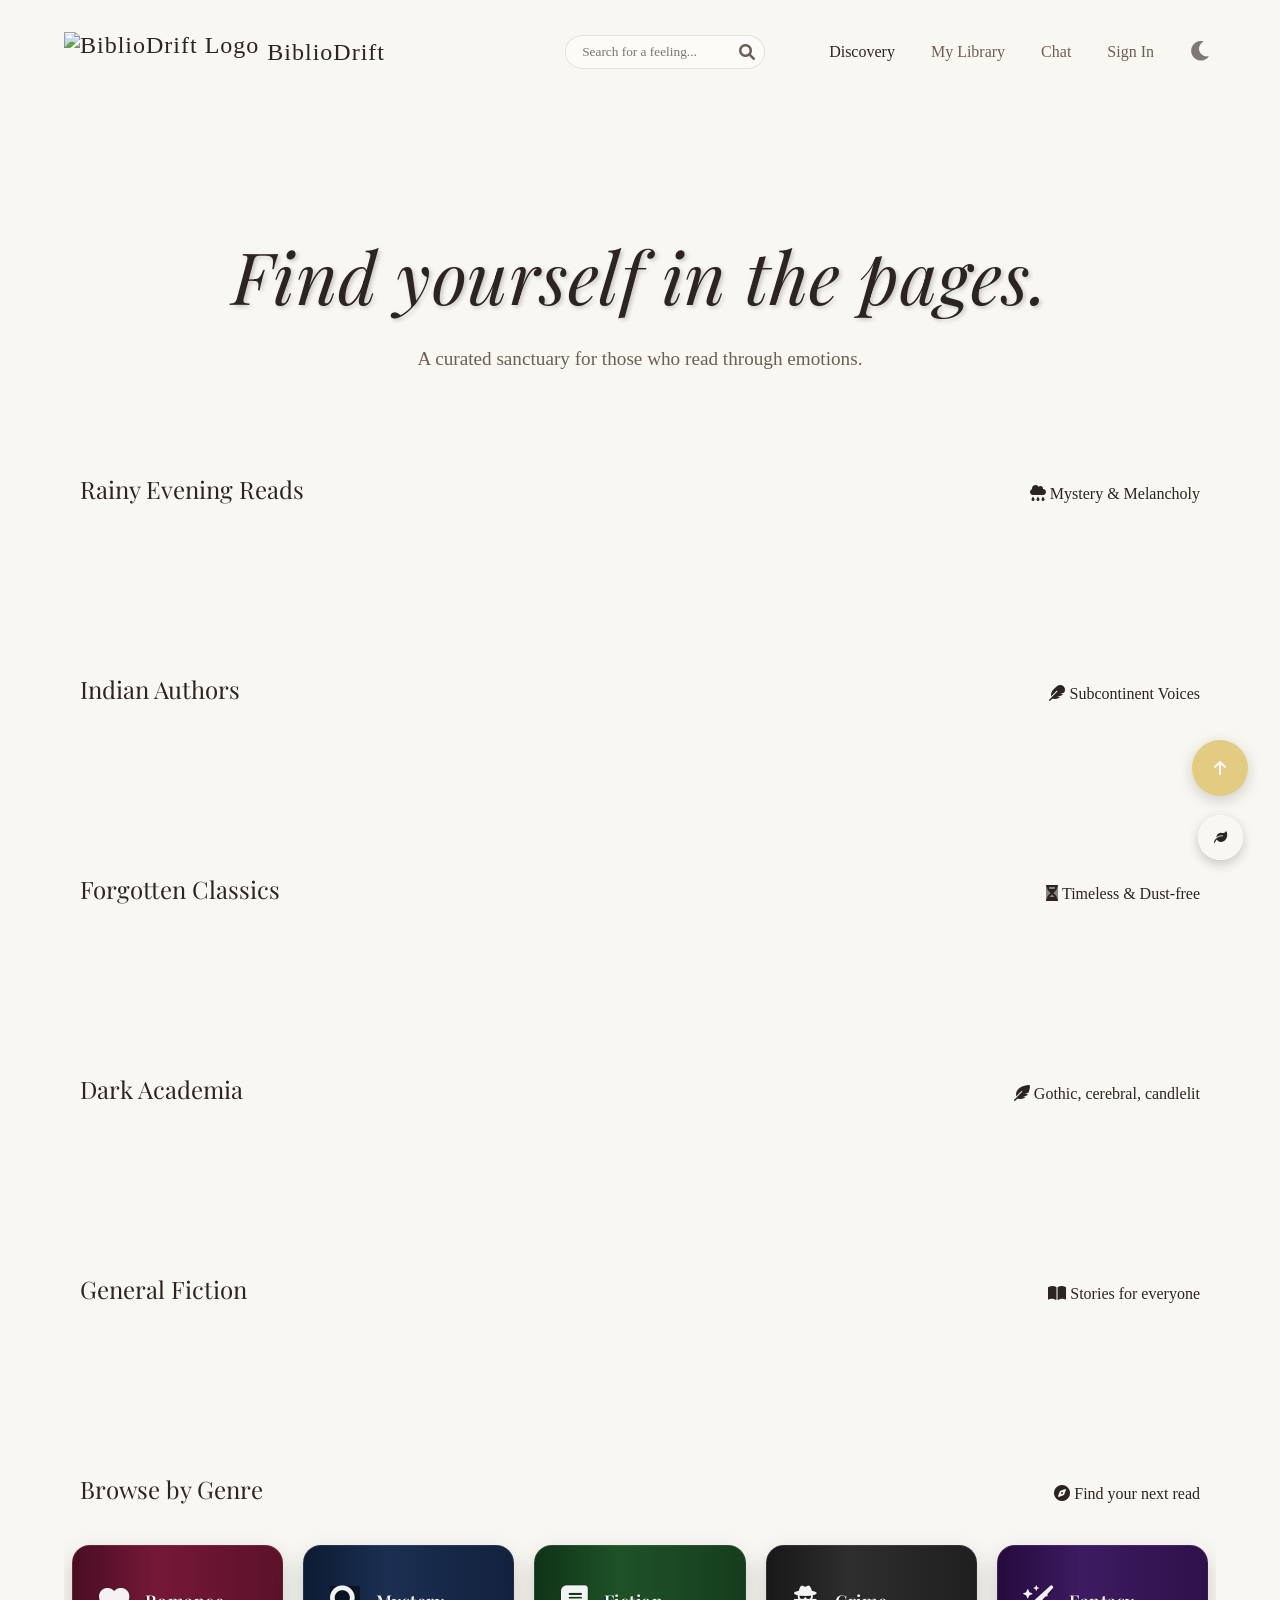
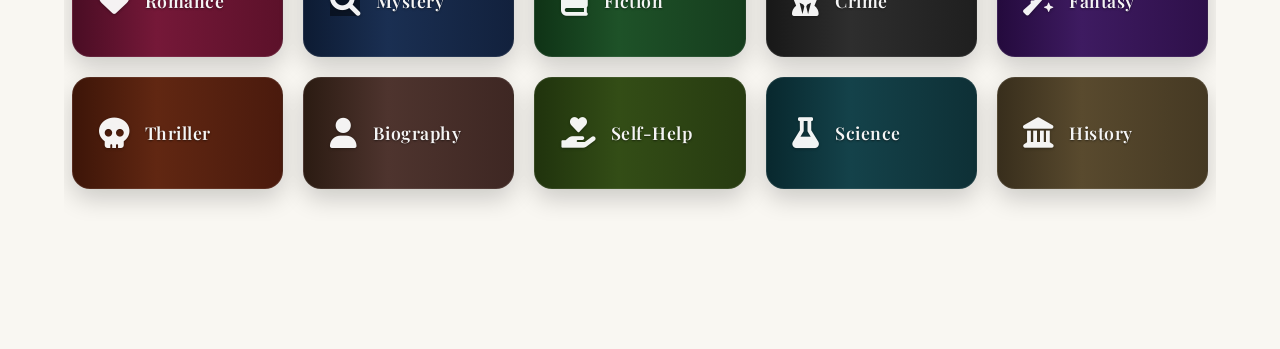
==== commit 7666ed63: "Merge branch 'main' into fix/ambient-sanctuary-ui-alignment" ====
--- a/frontend/pages/index.html
+++ b/frontend/pages/index.html
@@ -15,7 +15,7 @@
 
   <script src="../js/db.js"></script>
 
-  <!-- <script src="../js/app.js"></script> -->
+  <script src="../js/app.js"></script>
   <script src="../js/library-3d.js"></script>
   <script src="https://unpkg.com/dexie/dist/dexie.js"></script>
   <meta name="viewport" content="width=device-width, initial-scale=1.0" />
@@ -74,9 +74,9 @@
           <span class="tooltip-text" id="navAuthTooltip"><i class="fa-solid fa-key"></i> Access account</span>
         </div>
       </nav>
-<button id="themeToggle" class="btn-icon" title="Toggle Theme">
-  <i class="fa-solid fa-moon"></i>
-</button>
+      <button id="themeToggle" class="btn-icon" title="Toggle Theme">
+        <i class="fa-solid fa-moon"></i>
+      </button>
     </div>
   </header>
 
@@ -206,11 +206,11 @@
 
 <!--The footer is being called usingt footer.js.-->
   <script src="../js/config.js"></script>
-  <script src="../js/security.js"></script>
   <script src="../js/app.js"></script>
   <script src="../js/book-preview.js"></script>
   <script src="../js/footer.js"></script>
   <script src="../script/header-scroll.js"></script>
+  <script src="../js/ambient.js"></script>
 
 
   <!-- Back to Top Button -->
@@ -220,7 +220,7 @@
 
   <!-- Ambient Sanctuary UI -->
   <div class="ambient-sanctuary">
-    <button id="ambientToggle" title="Ambient Sanctuary">
+    <button id="ambientToggle" title="Ambient Sanctuary" aria-expanded="false" aria-controls="ambientPanel">
       <i class="fa-solid fa-leaf"></i>
     </button>
     <div id="ambientPanel" class="ambient-panel">
@@ -255,57 +255,19 @@
       </div>
       <div class="volume-control">
         <label for="ambientVolume" style="color: var(--text-main) !important;"><i class="fa-solid fa-volume-high"></i> Volume</label>
-        <input type="range" id="ambientVolume" min="0" max="1" step="0.1" value="0.5" style="width: 100%;">
+        <div class="range-wrap">
+          <div class="range-track" aria-hidden="true"></div>
+          <div class="range-fill" aria-hidden="true"></div>
+          <input type="range" id="ambientVolume" min="0" max="1" step="0.1" value="0.5" style="width: 100%;">
+        </div>
       </div>
     </div>
   </div>
 
   <script src="../js/ambient.js"></script>
   <script src="../js/security.js"></script>
-  <script src="../js/app.js"></script>
   <script src="../js/pwa.js"></script>
 
 </body>
 
-<script>
-document.addEventListener('DOMContentLoaded', function () {
-    const btn = document.getElementById('themeToggle');
-    if (!btn) {
-        console.error('themeToggle button not found');
-        return;
-    }
-
-    const icon = btn.querySelector('i');
-    const STORAGE_KEY = 'bibliodrift_theme';
-
-    function applyTheme(theme) {
-        if (theme === 'night') {
-            document.documentElement.setAttribute('data-theme', 'night');
-            if (icon) icon.className = 'fa-solid fa-sun';
-        } else {
-            document.documentElement.removeAttribute('data-theme');
-            if (icon) icon.className = 'fa-solid fa-moon';
-        }
-
-        localStorage.setItem(STORAGE_KEY, theme);
-        console.log('Theme applied:', theme);
-    }
-
-    // Load saved theme
-    const savedTheme = localStorage.getItem(STORAGE_KEY) || 'light';
-    applyTheme(savedTheme);
-
-    // Toggle on click
-    btn.addEventListener('click', function () {
-        const current =
-            document.documentElement.getAttribute('data-theme') === 'night'
-                ? 'night'
-                : 'light';
-
-        const next = current === 'night' ? 'light' : 'night';
-        applyTheme(next);
-    });
-});
-</script>
-
 </html>
--- a/frontend/css/style.css
+++ b/frontend/css/style.css
@@ -1,13 +1,4 @@
 :root {
-    /* Fix: WCAG AA Contrast Floor - Issue #534 */
-.glass-panel,
-.book-tooltip,
-.book-detail-modal,
-[class*="glass"] {
-    background: rgba(0, 0, 0, 0.45) !important;
-    backdrop-filter: blur(12px);
-    -webkit-backdrop-filter: blur(12px);
-}
     /* Day Theme (Default) */
     --bg-color: #f9f7f2;
     --header-bg: rgba(249, 247, 242, 0.8);
@@ -32,7 +23,18 @@
     /* Dimensions */
     --book-width: 160px;
     --book-height: 240px;
+
     --book-thick: 40px;
+}
+
+/* Fix: WCAG AA Contrast Floor - Issue #534 */
+.glass-panel,
+.book-tooltip,
+.book-detail-modal,
+[class*="glass"] {
+    background: rgba(0, 0, 0, 0.45) !important;
+    backdrop-filter: blur(12px);
+    -webkit-backdrop-filter: blur(12px);
 }
 
 [data-theme="night"] {
@@ -310,6 +312,5296 @@
     align-items: baseline;
     flex-wrap: wrap;
     gap: 1rem;
+}
+
+.curated-row {
+    display: flex;
+    gap: 3rem;
+    padding: 2rem 1rem;
+    overflow-x: auto;
+    overflow-y: hidden;
+    /* Allow horizontal scrolling on mobile */
+    perspective: 1000px;
+    -webkit-overflow-scrolling: touch;
+    scroll-behavior: smooth;
+    flex-wrap: nowrap;
+}
+
+/* --- 3D Book Component --- */
+.book-scene {
+    width: var(--book-width);
+    height: var(--book-height);
+    perspective: 1000px;
+    cursor: pointer;
+    flex-shrink: 0;
+    min-width: var(--book-width);
+}
+
+.book {
+    width: 100%;
+    height: 100%;
+    position: relative;
+    transform-style: preserve-3d;
+    /* Bouncy cozy feel */
+    transform-origin: center center -20px;
+    /* Pivot inside the book */
+    animation: floatIn 0.8s ease-out backwards;
+}
+
+@keyframes floatIn {
+    from {
+        opacity: 0;
+        transform: translateY(50px) scale(0.9);
+    }
+
+    to {
+        opacity: 1;
+        transform: translateY(0) scale(1);
+    }
+}
+
+.book.flipped {
+    transform: rotateY(180deg) scale(1.2) translateZ(50px);
+    /* Expand and bring closer */
+    z-index: 100;
+}
+
+/* Book Faces */
+.book__face {
+    position: absolute;
+    width: 100%;
+    height: 100%;
+    backface-visibility: hidden;
+    /* Hide back when front is clear */
+    border-radius: 4px 8px 8px 4px;
+    box-shadow: 5px 5px 15px rgba(0, 0, 0, 0.15);
+}
+
+.book__face--front {
+    background: var(--book-bg);
+    transform: rotateY(0deg);
+    z-index: 2;
+}
+
+.book__face--front img {
+    width: 100%;
+    height: 100%;
+    object-fit: cover;
+    border-radius: 4px 8px 8px 4px;
+}
+
+.book__face--back {
+    transform: rotateY(180deg);
+    background: var(--paper-color);
+    /* Paper color */
+    padding: 1.5rem;
+    display: flex;
+    flex-direction: column;
+    justify-content: space-between;
+    border: 1px solid var(--glass-border);
+    z-index: 1;
+    color: #2c2420;
+    /* Keep text dark for paper feel even in night mode */
+}
+
+/* The Spine */
+.book__face--spine {
+    position: absolute;
+    width: var(--book-thick);
+    height: 100%;
+    left: 0;
+    top: 0;
+    transform: rotateY(-90deg) translateZ(calc(var(--book-thick) / 2));
+}
+
+/* Improved 3D Box Model */
+/* Re-defining .book for proper thickness volume */
+.book {
+    transform-origin: center center -20px;
+    /* Pivot inside the book */
+}
+
+.book__face--front {
+    transform: translateZ(20px);
+}
+
+.book__face--back {
+    transform: rotateY(180deg) translateZ(20px);
+}
+
+.book__face--spine {
+    width: 40px;
+    height: 100%;
+    background: #333;
+    /* Default spine color */
+    transform: rotateY(-90deg) translateZ(20px);
+    /* Adjust positioning to be flush left of front face */
+    left: -20px;
+    /* Half thickness */
+}
+
+.book__face--right {
+    /* Pages */
+    width: 40px;
+    height: 100%;
+    background: linear-gradient(to right, #fff, #f0f0f0 20%, #fff 40%);
+    transform: rotateY(90deg) translateZ(140px);
+    /* Width - half thickness */
+    left: auto;
+    right: -20px;
+}
+
+/* Hover Effect: Pull out */
+.book-scene:hover .book:not(.flipped) {
+    transform: translateZ(30px) translateY(-10px) rotateY(-10deg);
+}
+
+/* Glassmorphism Overlay (Quick view) */
+.glass-overlay {
+    position: absolute;
+    bottom: 10px;
+    left: 10px;
+    right: 10px;
+    background: rgba(255, 255, 255, 0.7);
+    backdrop-filter: blur(8px);
+    padding: 0.5rem;
+    border-radius: 6px;
+    opacity: 0;
+    transform: translateY(10px);
+    transition: all 0.3s ease;
+    pointer-events: none;
+    /* Let clicks pass to book */
+}
+
+.book-scene:hover .glass-overlay {
+    opacity: 1;
+    transform: translateY(0);
+}
+
+/* Back of book content */
+.handwritten-note {
+    font-family: "Courier New", Courier, monospace;
+    /* Placeholder for handwriting font */
+    color: var(--text-muted);
+    font-size: 0.9rem;
+    line-height: 1.4;
+    background: #fffdc2;
+    padding: 10px;
+    transform: rotate(-2deg);
+    box-shadow: 2px 2px 5px rgba(0, 0, 0, 0.1);
+    margin-bottom: 1rem;
+}
+
+/* Read details Button */
+.read-details-btn {
+    background-color: #3e2723; 
+    color: #fffdf9;
+    border: 1px solid var(--accent-gold);
+    padding: 6px 16px; 
+    border-radius: 6px;
+    font-family: 'Playfair Display', 'Georgia', serif;
+    font-size: 0.82rem;
+    cursor: pointer;
+    display: flex;
+    align-items: center;
+    justify-content: center;
+    gap: 6px; 
+    margin: 8px auto 14px auto;
+    width: 96%; 
+    box-shadow: 0 3px 6px rgba(0, 0, 0, 0.15);
+    transition: background-color 0.2s ease-in-out;
+    white-space: nowrap; 
+}
+
+.read-details-btn:hover {
+    background-color: #5d4037;
+}
+
+.book__face--back .book-actions {
+    justify-content: space-around;
+    padding: 0 10px;
+    width: 100%;
+    margin-bottom: -6px;
+}
+
+.book-actions {
+    display: flex;
+    gap: 0.35rem;
+    justify-content: center;
+    align-items: center;
+    width: 100%;
+}
+
+.btn-icon {
+    border: none;
+    background: none;
+    cursor: pointer;
+    font-size: 1rem;
+    padding: 0.15rem 0.25rem;
+    opacity: 0.6;
+    transition: opacity 0.2s, transform 0.12s;
+}
+
+.btn-icon:hover {
+    opacity: 1;
+    transform: scale(1.08);
+}
+
+/* --- Virtual Shelves --- */
+.shelves-container {
+    width: 100%;
+    overflow-x: hidden;
+    display: flex;
+    flex-direction: column;
+    gap: 4rem;
+    padding: 2rem 0;
+}
+
+.shelf-row {
+    position: relative;
+    padding: 0 2rem 1.5rem 2rem;
+    /* Realistic Wood Texture Gradient */
+    background:
+        repeating-linear-gradient(90deg,
+            transparent 0,
+            transparent 4px,
+            rgba(0, 0, 0, 0.02) 5px,
+            transparent 10px),
+        linear-gradient(to bottom, #5d4037 0%, #3e2723 100%);
+    border-bottom: 25px solid #281a15;
+    /* Thicker front lip */
+    border-radius: 4px;
+    box-shadow:
+        0 20px 20px -10px rgba(0, 0, 0, 0.3),
+        inset 0 2px 20px rgba(0, 0, 0, 0.2);
+    display: flex;
+    align-items: flex-end;
+    gap: 1.5rem;
+    /* More spacing for expanded books */
+    min-height: 280px;
+    flex-wrap: nowrap;
+    overflow-x: auto;
+    -webkit-overflow-scrolling: touch;
+}
+
+.shelf-row::after {
+    /* Depth shadow on wall behind books */
+    content: "";
+    position: absolute;
+    bottom: 25px;
+    /* Above bottom lip */
+    left: 0;
+    right: 0;
+    height: 100%;
+    z-index: -1;
+    background: linear-gradient(to bottom,
+            rgba(0, 0, 0, 0.1),
+            rgba(0, 0, 0, 0.4));
+    pointer-events: none;
+}
+
+.shelf-label {
+    position: absolute;
+    top: -20px;
+    left: 0;
+    font-size: 1.2rem;
+    color: var(--wood-light);
+    font-style: italic;
+}
+
+/* --- Mood Analysis Styles --- */
+
+/* Mood Tags on Book Covers */
+.mood-tags {
+    position: absolute;
+    top: 5px;
+    left: 5px;
+    display: flex;
+    flex-direction: column;
+    gap: 2px;
+}
+
+.mood-tag {
+    background: rgba(0, 0, 0, 0.7);
+    color: white;
+    padding: 2px 6px;
+    border-radius: 10px;
+    font-size: 0.7rem;
+    font-weight: bold;
+    text-transform: capitalize;
+}
+
+/* Mood-specific colors */
+.mood-cozy {
+    background: #8d6e63 !important;
+}
+
+.mood-dark {
+    background: #424242 !important;
+}
+
+.mood-mysterious {
+    background: #5e35b1 !important;
+}
+
+.mood-romantic {
+    background: #e91e63 !important;
+}
+
+.mood-adventurous {
+    background: #ff5722 !important;
+}
+
+.mood-melancholy {
+    background: #607d8b !important;
+}
+
+.mood-uplifting {
+    background: #4caf50 !important;
+}
+
+.mood-intense {
+    background: #f44336 !important;
+}
+
+.mood-whimsical {
+    background: #9c27b0 !important;
+}
+
+.mood-thought-provoking {
+    background: #795548 !important;
+}
+
+/* Glass overlay mood tags */
+.glass-mood-tags {
+    margin-top: 0.5rem;
+    display: flex;
+    gap: 0.25rem;
+    flex-wrap: wrap;
+}
+
+.glass-mood-tag {
+    background: rgba(255, 255, 255, 0.3);
+    padding: 1px 4px;
+    border-radius: 8px;
+    font-size: 0.6rem;
+    text-transform: capitalize;
+}
+
+/* Back of book mood analysis */
+.mood-analysis {
+    margin-top: 1rem;
+    padding-top: 0.5rem;
+    border-top: 1px solid rgba(0, 0, 0, 0.1);
+}
+
+.mood-tags-back {
+    display: flex;
+    gap: 0.25rem;
+    flex-wrap: wrap;
+    margin-top: 0.25rem;
+}
+
+.mood-tag-small {
+    background: var(--accent-gold);
+    color: white;
+    padding: 1px 4px;
+    border-radius: 6px;
+    font-size: 0.6rem;
+    text-transform: capitalize;
+}
+
+/* Mood Analysis Modal */
+.mood-modal {
+    position: fixed;
+    top: 0;
+    left: 0;
+    width: 100%;
+    height: 100%;
+    background: rgba(0, 0, 0, 0.7);
+    display: flex;
+    justify-content: center;
+    align-items: center;
+    z-index: 1000;
+    backdrop-filter: blur(5px);
+}
+
+.mood-modal-content {
+    background: var(--book-bg);
+    border-radius: 12px;
+    max-width: 500px;
+    width: 90%;
+    max-height: 80vh;
+    overflow-y: auto;
+    box-shadow: var(--shadow-soft);
+    border: 1px solid var(--glass-border);
+    display: flex;
+    flex-direction: column;
+}
+
+.mood-modal-header {
+    padding: 1.5rem;
+    border-bottom: 1px solid var(--glass-border);
+    display: flex;
+    justify-content: space-between;
+    align-items: center;
+}
+
+.mood-modal-header h3 {
+    margin: 0;
+    color: var(--text-main);
+}
+
+.close-modal {
+    background: none;
+    border: none;
+    font-size: 1.5rem;
+    cursor: pointer;
+    color: var(--text-muted);
+    padding: 0;
+    width: 30px;
+    height: 30px;
+    display: flex;
+    align-items: center;
+    justify-content: center;
+}
+
+.close-modal:hover {
+    color: var(--text-main);
+}
+
+.mood-modal-body {
+    padding: 1.5rem;
+}
+
+.mood-section {
+    margin-bottom: 1.5rem;
+}
+
+.mood-section h4 {
+    margin: 0 0 0.5rem 0;
+    color: var(--text-main);
+    font-size: 1rem;
+}
+
+/* Sentiment Bar */
+.sentiment-bar {
+    width: 100%;
+    height: 8px;
+    background: #e0e0e0;
+    border-radius: 4px;
+    overflow: hidden;
+    margin: 0.5rem 0;
+}
+
+.sentiment-fill {
+    height: 100%;
+    background: linear-gradient(to right, #f44336, #ff9800, #4caf50);
+    transition: width 0.3s ease;
+}
+
+/* Large mood tags in modal */
+.mood-tags-large {
+    display: flex;
+    gap: 0.5rem;
+    flex-wrap: wrap;
+}
+
+.mood-tag-large {
+    padding: 0.5rem 1rem;
+    border-radius: 20px;
+    font-size: 0.9rem;
+    font-weight: bold;
+    color: white;
+    text-transform: capitalize;
+}
+
+/* Vibe quote styling */
+.vibe-quote {
+    background: var(--paper-color);
+    padding: 1rem;
+    border-radius: 8px;
+    font-style: italic;
+    color: #2c2420;
+    border-left: 4px solid var(--accent-gold);
+    margin: 0.5rem 0;
+}
+
+/* Mood button in book actions */
+.mood-btn {
+    color: var(--accent-gold) !important;
+}
+
+.mood-btn:hover {
+    color: var(--wood-dark) !important;
+    transform: scale(1.1);
+}
+
+/* Responsive mood modal */
+@media (max-width: 768px) {
+    .mood-modal-content {
+        width: 95%;
+        margin: 1rem;
+    }
+
+    .mood-tags-large {
+        flex-direction: column;
+    }
+
+    .mood-tag-large {
+        text-align: center;
+    }
+}
+
+/* Utilities */
+.hidden {
+    display: none !important;
+}
+
+/* --- Constellation View --- */
+.constellation-container {
+    width: 100%;
+    min-height: 600px;
+    margin-top: 2rem;
+    position: relative;
+    border-radius: 12px;
+    overflow: hidden;
+    animation: fadeIn 0.5s ease;
+}
+
+.view-toggles button {
+    cursor: pointer;
+    transition: all 0.3s ease;
+}
+
+.view-toggles .active-view {
+    box-shadow: 0 4px 15px rgba(0, 0, 0, 0.2);
+    transform: scale(1.05);
+}
+
+.fade-in {
+    animation: fadeIn 1s ease;
+}
+
+@keyframes fadeIn {
+    from {
+        opacity: 0;
+        transform: translateY(10px);
+    }
+
+    to {
+        opacity: 1;
+        transform: translateY(0);
+    }
+}
+
+/* Theme Toggle Button Enhancement */
+#themeToggle {
+    font-size: 1.4rem;
+    color: var(--text-main);
+    cursor: pointer;
+    transition:
+        transform 0.3s ease,
+        color 0.3s ease;
+}
+
+#themeToggle:hover {
+    transform: rotate(15deg) scale(1.1);
+    color: var(--accent-gold);
+}
+
+
+.footer {
+    min-height: 120px;
+    width: 100%;
+    background-color: #222;
+    display: flex;
+    flex-direction: column;
+    justify-content: center;
+    align-items: center;
+    gap: 1.2rem;
+    padding: 2rem 0;
+    margin-top: 4rem;
+}
+
+.social_icons {
+    display: flex;
+    gap: 2rem;
+    z-index: 999;
+}
+
+.social_icons a {
+    color: var(--accent-gold);
+    font-size: 2rem;
+    transition:
+        transform 0.3s ease,
+        color 0.3s ease;
+    text-decoration: none;
+}
+
+.social_icons a:hover {
+    color: white;
+    transform: translateY(-5px);
+}
+
+.reading-progress {
+    margin-top: 0.75rem;
+    opacity: 0.85;
+}
+
+.progress-slider {
+    width: 100%;
+    accent-color: var(--accent-gold);
+}
+
+.reading-progress small {
+    font-size: 0.7rem;
+    opacity: 0.7;
+}
+
+/* --- Glass Modal --- */
+.glass-modal {
+    margin: auto;
+    width: 90%;
+    max-width: 900px;
+    background: transparent;
+    border: none;
+    padding: 0;
+    overflow: visible;
+    max-height: 95vh;
+}
+
+.glass-modal::backdrop {
+    background: rgba(0, 0, 0, 0.4);
+    backdrop-filter: blur(5px);
+}
+
+.modal-content {
+    background: rgba(255, 255, 255, 0.65);
+    backdrop-filter: blur(20px);
+    -webkit-backdrop-filter: blur(20px);
+    border: 1px solid var(--glass-border);
+    border-radius: 20px;
+    box-shadow: 0 25px 50px -12px rgba(0, 0, 0, 0.25);
+    padding: 2.5rem;
+    position: relative;
+    overflow: hidden;
+    overflow-y: auto;
+    animation: modalIn 0.4s cubic-bezier(0.175, 0.885, 0.32, 1.275);
+    max-height: 90vh;
+}
+
+[data-theme="night"] .modal-content {
+    background: rgba(30, 26, 24, 0.8);
+    border: 1px solid rgba(255, 255, 255, 0.1);
+}
+
+@keyframes modalIn {
+    from {
+        opacity: 0;
+        transform: scale(0.9) translateY(20px);
+    }
+
+    to {
+        opacity: 1;
+        transform: scale(1) translateY(0);
+    }
+}
+
+.close-modal-btn {
+    position: absolute;
+    top: 1.5rem;
+    right: 1.5rem;
+    background: var(--glass-bg);
+    border: none;
+    width: 2.5rem;
+    height: 2.5rem;
+    border-radius: 50%;
+    cursor: pointer;
+    font-size: 1.2rem;
+    color: var(--text-muted);
+    transition: all 0.2s;
+    display: flex;
+    justify-content: center;
+    align-items: center;
+    z-index: 10;
+}
+
+.close-modal-btn:hover {
+    background: var(--accent-gold);
+    color: #fff;
+    transform: rotate(90deg);
+}
+
+.modal-body {
+    display: grid;
+    grid-template-columns: 300px 1fr;
+    gap: 3rem;
+}
+
+.modal-media {
+    display: flex;
+    justify-content: center;
+    align-items: center;
+}
+
+.modal-media img {
+    width: 100%;
+    height: auto;
+    border-radius: 12px;
+    box-shadow: 10px 10px 30px rgba(0, 0, 0, 0.2);
+    transform: rotate(-3deg);
+    transition: transform 0.3s;
+}
+
+.modal-media img:hover {
+    transform: rotate(0) scale(1.02);
+}
+
+.modal-info {
+    display: flex;
+    flex-direction: column;
+    gap: 1.5rem;
+}
+
+.modal-info h2 {
+    font-size: 2.5rem;
+    line-height: 1.2;
+    margin-bottom: 0;
+}
+
+.modal-subtitle {
+    font-size: 1.2rem;
+    color: var(--text-muted);
+    font-style: italic;
+    margin-top: -1rem;
+}
+
+/* AI Insight Box */
+.ai-insight-box {
+    background: #fdfaf5;
+    border: 1px solid rgba(212, 175, 55, 0.2);
+    border-left: 4px solid var(--accent-gold);
+    padding: 1.2rem 1.5rem;
+    border-radius: 12px;
+    margin-top: 1.5rem;
+    box-shadow: 0 2px 8px rgba(0,0,0,0.03);
+}
+
+#modal-ai-note {
+    font-family: "Georgia", serif;
+    font-style: italic;
+    color: #4a3f35 !important; /* Dark brown for high contrast */
+    line-height: 1.6;
+    font-size: 1.05rem;
+    display: block;
+}
+
+[data-theme="night"] .ai-insight-box {
+    background: linear-gradient(135deg,
+            rgba(255, 255, 255, 0.05),
+            rgba(0, 0, 0, 0.2));
+}
+
+.ai-insight-box::before {
+    content: "";
+    position: absolute;
+    top: 0;
+    left: 0;
+    right: 0;
+    height: 2px;
+    background: linear-gradient(90deg,
+            transparent,
+            var(--accent-gold),
+            transparent);
+    opacity: 0.5;
+}
+
+.ai-header {
+    display: flex;
+    align-items: center;
+    gap: 0.8rem;
+    font-family: "Courier New", monospace;
+    /* Tech feel */
+    font-weight: bold;
+    color: var(--accent-gold);
+    margin-bottom: 1rem;
+    text-transform: uppercase;
+    letter-spacing: 1px;
+    font-size: 0.9rem;
+}
+
+#modal-summary {
+    line-height: 1.6;
+    color: var(--text-main);
+}
+
+.modal-actions {
+    margin-top: auto;
+    display: flex;
+    gap: 1rem;
+}
+
+.btn-primary {
+    background: var(--text-main);
+    color: var(--bg-color);
+    border: none;
+    padding: 1rem 2rem;
+    border-radius: 30px;
+    font-family: "Georgia", serif;
+    font-size: 1.1rem;
+    cursor: pointer;
+    transition: all 0.3s;
+    display: flex;
+    align-items: center;
+    gap: 0.8rem;
+}
+
+.btn-primary:hover {
+    background: var(--accent-gold);
+    color: #fff;
+    transform: translateY(-2px);
+    box-shadow: 0 5px 15px rgba(0, 0, 0, 0.1);
+}
+
+/* Responsive Modal */
+@media (max-width: 768px) {
+    .modal-body {
+        grid-template-columns: 1fr;
+    }
+
+    .modal-media img {
+        max-width: 200px;
+        transform: rotate(0);
+    }
+
+    .modal-content {
+        padding: 1.5rem;
+    }
+
+    .modal-info h2 {
+        font-size: 1.8rem;
+    }
+
+    .ai-insight-box {
+        padding: 1rem 1.2rem;
+    }
+
+    #modal-ai-note {
+        font-size: 0.95rem;
+    }
+
+    .modal-actions {
+        flex-direction: column;
+        width: 100%;
+    }
+
+    .btn-primary,
+    .btn-secondary,
+    .btn-preview {
+        width: 100%;
+    }
+}
+
+/* ===== CHAT INTERFACE STYLES ===== */
+
+.chat-container {
+    max-width: 900px;
+    margin: 0 auto;
+    height: calc(100vh - 80px);
+    display: flex;
+    flex-direction: column;
+    background: var(--glass-bg);
+    backdrop-filter: blur(20px);
+    border: 1px solid var(--glass-border);
+    border-radius: 20px;
+    overflow: hidden;
+    box-shadow: var(--shadow-soft);
+}
+
+.chat-header {
+    padding: 20px 25px;
+    background: var(--glass-bg);
+    border-bottom: 1px solid var(--glass-border);
+    display: flex;
+    justify-content: space-between;
+    align-items: center;
+}
+
+.bookseller-info {
+    display: flex;
+    align-items: center;
+    gap: 15px;
+}
+
+.bookseller-avatar {
+    width: 50px;
+    height: 50px;
+    background: var(--accent-gold);
+    border-radius: 50%;
+    display: flex;
+    align-items: center;
+    justify-content: center;
+    color: var(--wood-dark);
+    font-size: 20px;
+    box-shadow: 0 4px 15px rgba(212, 175, 55, 0.3);
+}
+
+.bookseller-details h2 {
+    font-family: 'Playfair Display', serif;
+    color: var(--text-main);
+    font-size: 1.4rem;
+    margin-bottom: 4px;
+}
+
+.status {
+    display: flex;
+    align-items: center;
+    gap: 8px;
+    color: var(--text-muted);
+    font-size: 0.9rem;
+}
+
+.status-dot {
+    width: 8px;
+    height: 8px;
+    background: #4caf50;
+    border-radius: 50%;
+    animation: pulse 2s infinite;
+}
+
+@keyframes pulse {
+
+    0%,
+    100% {
+        opacity: 1;
+    }
+
+    50% {
+        opacity: 0.5;
+    }
+}
+
+.chat-actions {
+    display: flex;
+    gap: 10px;
+}
+
+.action-btn {
+    width: 40px;
+    height: 40px;
+    background: var(--glass-bg);
+    border: 1px solid var(--glass-border);
+    border-radius: 10px;
+    color: var(--text-muted);
+    cursor: pointer;
+    transition: all 0.3s ease;
+    display: flex;
+    align-items: center;
+    justify-content: center;
+}
+
+.action-btn:hover {
+    background: var(--accent-gold);
+    color: var(--wood-dark);
+    transform: translateY(-2px);
+}
+
+.chat-messages {
+    flex: 1;
+    overflow-y: auto;
+    padding: 20px 25px;
+    display: flex;
+    flex-direction: column;
+    gap: 20px;
+}
+
+.message {
+    display: flex;
+    gap: 12px;
+    max-width: 80%;
+}
+
+.message.user-message {
+    align-self: flex-end;
+    flex-direction: row-reverse;
+}
+
+.message-avatar {
+    width: 35px;
+    height: 35px;
+    border-radius: 50%;
+    display: flex;
+    align-items: center;
+    justify-content: center;
+    font-size: 14px;
+    flex-shrink: 0;
+}
+
+.bookseller-message .message-avatar {
+    background: var(--accent-gold);
+    color: var(--wood-dark);
+}
+
+.user-message .message-avatar {
+    background: var(--wood-light);
+    color: var(--paper-color);
+}
+
+.message-content {
+    flex: 1;
+}
+
+.message-bubble {
+    background: var(--glass-bg);
+    border: 1px solid var(--glass-border);
+    border-radius: 18px;
+    padding: 15px 18px;
+    backdrop-filter: blur(10px);
+    box-shadow: 0 4px 15px rgba(0, 0, 0, 0.1);
+}
+
+.user-message .message-bubble {
+    background: var(--accent-gold);
+    color: var(--wood-dark);
+    border-color: var(--accent-gold);
+}
+
+.message-bubble p {
+    margin-bottom: 8px;
+    line-height: 1.5;
+    color: var(--text-main);
+}
+
+.user-message .message-bubble p {
+    color: var(--wood-dark);
+}
+
+.message-bubble p:last-child {
+    margin-bottom: 0;
+}
+
+.message-time {
+    font-size: 0.75rem;
+    color: var(--text-muted);
+    margin-top: 5px;
+    text-align: left;
+}
+
+.user-message .message-time {
+    text-align: right;
+}
+
+.quick-suggestions {
+    padding: 15px 25px;
+    border-top: 1px solid var(--glass-border);
+    background: var(--glass-bg);
+}
+
+.suggestions-header {
+    font-size: 0.9rem;
+    color: var(--text-muted);
+    margin-bottom: 12px;
+}
+
+.suggestions-list {
+    display: flex;
+    gap: 10px;
+    flex-wrap: wrap;
+}
+
+.suggestion-btn {
+    background: var(--glass-bg);
+    border: 1px solid var(--glass-border);
+    border-radius: 20px;
+    padding: 8px 15px;
+    color: var(--text-main);
+    cursor: pointer;
+    transition: all 0.3s ease;
+    font-size: 0.85rem;
+    display: flex;
+    align-items: center;
+    gap: 6px;
+    backdrop-filter: blur(10px);
+}
+
+.suggestion-btn:hover {
+    background: var(--accent-gold);
+    color: var(--wood-dark);
+    transform: translateY(-2px);
+    box-shadow: 0 4px 15px rgba(212, 175, 55, 0.3);
+}
+
+.chat-input-container {
+    padding: 20px 25px;
+    border-top: 1px solid var(--glass-border);
+    background: var(--glass-bg);
+}
+
+.chat-input-wrapper {
+    display: flex;
+    gap: 12px;
+    align-items: flex-end;
+    background: var(--input-bg);
+    border: 1px solid var(--input-border);
+    border-radius: 20px;
+    padding: 12px 15px;
+    backdrop-filter: blur(10px);
+}
+
+#chatInput {
+    flex: 1;
+    background: transparent;
+    border: none;
+    outline: none;
+    color: var(--text-main);
+    font-size: 1rem;
+    line-height: 1.4;
+    resize: none;
+    min-height: 24px;
+    max-height: 120px;
+    font-family: inherit;
+}
+
+#chatInput::placeholder {
+    color: var(--text-muted);
+}
+
+.send-btn {
+    width: 40px;
+    height: 40px;
+    background: var(--accent-gold);
+    border: none;
+    border-radius: 50%;
+    color: var(--wood-dark);
+    cursor: pointer;
+    transition: all 0.3s ease;
+    display: flex;
+    align-items: center;
+    justify-content: center;
+    flex-shrink: 0;
+}
+
+.send-btn:hover {
+    transform: scale(1.1);
+    box-shadow: 0 4px 15px rgba(212, 175, 55, 0.4);
+}
+
+.send-btn:disabled {
+    opacity: 0.5;
+    cursor: not-allowed;
+    transform: none;
+}
+
+.input-hint {
+    margin-top: 8px;
+    font-size: 0.8rem;
+    color: var(--text-muted);
+    display: flex;
+    align-items: center;
+    gap: 6px;
+}
+
+/* Book Recommendations in Chat */
+.book-recommendation {
+    margin: 15px 0;
+    padding: 15px;
+    background: var(--glass-bg);
+    border: 1px solid var(--glass-border);
+    border-radius: 12px;
+    backdrop-filter: blur(10px);
+}
+
+.book-rec-header {
+    display: flex;
+    justify-content: space-between;
+    align-items: center;
+    margin-bottom: 12px;
+}
+
+.book-rec-title {
+    font-weight: 600;
+    color: var(--text-main);
+    font-size: 0.95rem;
+}
+
+.book-rec-count {
+    font-size: 0.8rem;
+    color: var(--text-muted);
+    background: var(--glass-bg);
+    padding: 4px 8px;
+    border-radius: 10px;
+}
+
+.book-rec-grid {
+    display: grid;
+    grid-template-columns: repeat(auto-fill, minmax(120px, 1fr));
+    gap: 12px;
+}
+
+.book-rec-item {
+    background: var(--glass-bg);
+    border: 1px solid var(--glass-border);
+    border-radius: 8px;
+    padding: 10px;
+    text-align: center;
+    cursor: pointer;
+    transition: all 0.3s ease;
+    backdrop-filter: blur(5px);
+}
+
+.book-rec-item:hover {
+    transform: translateY(-3px);
+    box-shadow: 0 6px 20px rgba(0, 0, 0, 0.15);
+    border-color: var(--accent-gold);
+}
+
+.book-rec-cover {
+    width: 60px;
+    height: 90px;
+    background: var(--book-bg);
+    border-radius: 4px;
+    margin: 0 auto 8px;
+    display: flex;
+    align-items: center;
+    justify-content: center;
+    overflow: hidden;
+    box-shadow: 0 2px 8px rgba(0, 0, 0, 0.1);
+    flex-shrink: 0;
+}
+
+.book-rec-cover img {
+    width: 100%;
+    height: 100%;
+    object-fit: cover;
+}
+
+.book-rec-cover i {
+    font-size: 24px;
+    color: var(--text-muted);
+}
+
+.book-rec-info h4 {
+    font-size: 0.8rem;
+    color: var(--text-main);
+    margin-bottom: 4px;
+    line-height: 1.2;
+    display: -webkit-box;
+    -webkit-line-clamp: 2;
+    line-clamp: 2;
+    -webkit-box-orient: vertical;
+    overflow: hidden;
+}
+
+.book-rec-info p {
+    font-size: 0.7rem;
+    color: var(--text-muted);
+    display: -webkit-box;
+    -webkit-line-clamp: 1;
+    line-clamp: 1;
+    -webkit-box-orient: vertical;
+    overflow: hidden;
+}
+
+/* Emotion Tags & Mood Filtering */
+.emotion-tags-container {
+    display: flex;
+    flex-wrap: wrap;
+    gap: 8px;
+    margin: 12px 0;
+}
+
+.emotion-tag {
+    background: var(--glass-bg);
+    border: 1px solid var(--glass-border);
+    border-radius: 16px;
+    padding: 4px 12px;
+    font-size: 0.75rem;
+    color: var(--text-main);
+    cursor: pointer;
+    transition: all 0.2s ease;
+    display: flex;
+    align-items: center;
+    gap: 6px;
+}
+
+.emotion-tag:hover {
+    background: rgba(255, 255, 255, 0.1);
+    border-color: var(--accent-gold);
+}
+
+.emotion-tag.active {
+    background: var(--accent-gold);
+    color: #000;
+    border-color: var(--accent-gold);
+}
+
+.mood-selector-modal {
+    margin-top: 16px;
+    padding: 16px;
+    background: rgba(0, 0, 0, 0.2);
+    border-radius: 12px;
+    border: 1px solid var(--glass-border);
+}
+
+.mood-selector-title {
+    font-family: 'Playfair Display', serif;
+    font-size: 1rem;
+    margin-bottom: 12px;
+    color: var(--accent-gold);
+}
+
+.mood-grid {
+    display: grid;
+    grid-template-columns: repeat(auto-fill, minmax(100px, 1fr));
+    gap: 10px;
+}
+
+.mood-item {
+    padding: 8px;
+    border-radius: 8px;
+    background: var(--glass-bg);
+    border: 1px solid var(--glass-border);
+    text-align: center;
+    cursor: pointer;
+    transition: transform 0.2s;
+}
+
+.mood-item:hover {
+    transform: scale(1.05);
+    border-color: var(--accent-gold);
+}
+
+.mood-item i {
+    display: block;
+    font-size: 1.2rem;
+    margin-bottom: 4px;
+}
+
+.mood-item span {
+    font-size: 0.7rem;
+    text-transform: uppercase;
+    letter-spacing: 0.5px;
+}
+
+/* Typing Indicator */
+.typing-indicator {
+    display: flex;
+    align-items: center;
+    gap: 12px;
+    max-width: 80%;
+}
+
+.typing-indicator .message-avatar {
+    width: 35px;
+    height: 35px;
+    background: var(--accent-gold);
+    color: var(--wood-dark);
+    border-radius: 50%;
+    display: flex;
+    align-items: center;
+    justify-content: center;
+    font-size: 14px;
+}
+
+.typing-bubble {
+    background: var(--glass-bg);
+    border: 1px solid var(--glass-border);
+    border-radius: 18px;
+    padding: 15px 18px;
+    backdrop-filter: blur(10px);
+    display: flex;
+    align-items: center;
+    gap: 4px;
+}
+
+.typing-dot {
+    width: 8px;
+    height: 8px;
+    background: var(--text-muted);
+    border-radius: 50%;
+    animation: typing 1.4s infinite ease-in-out;
+}
+
+.typing-dot:nth-child(2) {
+    animation-delay: 0.2s;
+}
+
+.typing-dot:nth-child(3) {
+    animation-delay: 0.4s;
+}
+
+@keyframes typing {
+
+    0%,
+    60%,
+    100% {
+        transform: translateY(0);
+        opacity: 0.4;
+    }
+
+    30% {
+        transform: translateY(-10px);
+        opacity: 1;
+    }
+}
+
+/* Responsive Design */
+@media (max-width: 768px) {
+    .chat-container {
+        height: calc(100vh - 60px);
+        border-radius: 0;
+        margin: 0;
+    }
+
+    .chat-header {
+        padding: 15px 20px;
+    }
+
+    .bookseller-details h2 {
+        font-size: 1.2rem;
+    }
+
+    .chat-messages {
+        padding: 15px 20px;
+    }
+
+    .message {
+        max-width: 90%;
+    }
+
+    .suggestions-list {
+        flex-direction: column;
+    }
+
+    .suggestion-btn {
+        justify-content: center;
+    }
+
+    .book-rec-grid {
+        grid-template-columns: repeat(auto-fill, minmax(100px, 1fr));
+        gap: 8px;
+    }
+}
+
+@media (max-width: 480px) {
+    .chat-header {
+        padding: 12px 15px;
+    }
+
+    .bookseller-avatar {
+        width: 40px;
+        height: 40px;
+        font-size: 16px;
+    }
+
+    .bookseller-details h2 {
+        font-size: 1.1rem;
+    }
+
+    .chat-messages {
+        padding: 12px 15px;
+    }
+
+    .chat-input-container {
+        padding: 15px;
+    }
+
+    .book-rec-grid {
+        grid-template-columns: repeat(2, 1fr);
+    }
+}
+
+/* ===== GENRE SECTION STYLES ===== */
+.genre-grid {
+display: grid;
+   
+    grid-template-columns: repeat(auto-fill, minmax(180px, 1fr));
+    gap: 1.25rem;
+    padding: 2rem 0.5rem
+}
+
+/* Genre Card - Vintage Book Spine Look */
+/* Genre Card - Compact Vintage Rectangular Look */
+.genre-card {
+    display: flex;
+    flex-direction: row;
+    /* Horizontal layout */
+    align-items: center;
+    justify-content: flex-start;
+    gap: 1rem;
+    padding: 1.35rem 1.6rem;
+    cursor: pointer;
+    transition: all 0.3s cubic-bezier(0.23, 1, 0.32, 1);
+
+    /* Rectangular Shape */
+    border-radius: 18px;
+    box-shadow: 0 10px 24px rgba(0, 0, 0, 0.18);
+
+    min-height: 112px;
+    position: relative;
+    overflow: hidden;
+    border: 1px solid rgba(255, 255, 255, 0.08);
+    backdrop-filter: blur(10px);
+}
+
+/* Remove gold lines for cleaner small look */
+.genre-card::before,
+.genre-card::after {
+    display: none;
+}
+
+.genre-card i {
+    font-size: 1.9rem;
+    margin-bottom: 0;
+    margin-right: 0;
+    color: rgba(255, 255, 255, 0.95);
+    /* Bright White/Gold */
+    text-shadow: 0 1px 3px rgba(0, 0, 0, 0.3);
+    transition: transform 0.3s ease;
+    flex-shrink: 0;
+}
+
+.genre-card span {
+    font-family: 'Playfair Display', serif;
+    font-size: 1.1rem;
+    font-weight: 600;
+    color: #f5f5f5;
+    text-transform: capitalize;
+    /* Easier to read */
+    letter-spacing: 0.5px;
+    text-shadow: 0 1px 2px rgba(0, 0, 0, 0.5);
+    text-align: left;
+    writing-mode: horizontal-tb;
+    /* Horizontal Text */
+    transform: none;
+    line-height: 1.2;
+}
+
+.genre-card:hover {
+    transform: translateY(-6px);
+    box-shadow: 0 16px 30px rgba(0, 0, 0, 0.28);
+    z-index: 10;
+}
+
+.genre-card:hover i {
+    transform: scale(1.1);
+    color: #fff;
+}
+
+/* Genre Card Colors - Vintage Leather Palette (Deep & Dark) */
+
+/* Romance: Deep Burgundy (Vintage Red) */
+.genre-card[data-genre="romance"] {
+    background: linear-gradient(90deg, #4a0d24 0%, #751838 40%, #5c112a 100%);
+}
+
+/* Mystery: Midnight Navy */
+.genre-card[data-genre="mystery"] {
+    background: linear-gradient(90deg, #0d1b33 0%, #1a2f52 40%, #12213d 100%);
+}
+
+/* Fiction: Classic Dark Green */
+.genre-card[data-genre="fiction"] {
+    background: linear-gradient(90deg, #0f3316 0%, #1e5228 40%, #163d1e 100%);
+}
+
+/* Crime: Charcoal Black */
+.genre-card[data-genre="crime"] {
+    background: linear-gradient(90deg, #181818 0%, #2e2e2e 40%, #1f1f1f 100%);
+}
+
+/* Fantasy: Deep Royal Purple */
+.genre-card[data-genre="fantasy"] {
+    background: linear-gradient(90deg, #240a3d 0%, #3e1b61 40%, #2e104a 100%);
+}
+
+/* Thriller: Burnt Rust/Dark Terracotta */
+.genre-card[data-genre="thriller"] {
+    background: linear-gradient(90deg, #3d1508 0%, #612712 40%, #4a1a0d 100%);
+}
+
+/* Biography: Old Leather Brown */
+.genre-card[data-genre="biography"] {
+    background: linear-gradient(90deg, #2b1b12 0%, #4e342e 40%, #3e2723 100%);
+}
+
+/* Self-Help: Olive Drab */
+.genre-card[data-genre="self-help"] {
+    background: linear-gradient(90deg, #20330d 0%, #334d16 40%, #273b11 100%);
+}
+
+/* Science: Dark Slate/Teal */
+.genre-card[data-genre="science"] {
+    background: linear-gradient(90deg, #08282e 0%, #14424a 40%, #0e3036 100%);
+}
+
+/* History: Worn Bronze/Brown */
+.genre-card[data-genre="history"] {
+    background: linear-gradient(90deg, #382e1c 0%, #594a2e 40%, #453923 100%);
+}
+
+/* Genre Modal Start */
+
+/* Genre Modal */
+.genre-modal {
+    position: fixed;
+    top: 0;
+    left: 0;
+    width: 100%;
+    height: 100%;
+    background: rgba(0, 0, 0, 0.6);
+    backdrop-filter: blur(8px);
+    -webkit-backdrop-filter: blur(8px);
+    border: none;
+    padding: 0;
+    max-width: 100%;
+    max-height: 100%;
+    z-index: 10000;
+}
+
+.genre-modal::backdrop {
+    background: transparent;
+}
+
+.genre-modal-content {
+    background: var(--bg-color);
+    width: 90%;
+    max-width: 1100px;
+    max-height: 85vh;
+    margin: 5vh auto;
+    border-radius: 24px;
+    overflow: hidden;
+    box-shadow: 0 25px 80px rgba(0, 0, 0, 0.3);
+    display: flex;
+    flex-direction: column;
+}
+
+.genre-modal-header {
+    display: flex;
+    justify-content: space-between;
+    align-items: center;
+    padding: 1.5rem 2rem;
+    border-bottom: 1px solid rgba(0, 0, 0, 0.1);
+    background: linear-gradient(to bottom, var(--card-bg), transparent);
+}
+
+.genre-modal-header h2 {
+    font-family: 'Playfair Display', serif;
+    font-size: 1.75rem;
+    color: var(--text-main);
+    margin: 0;
+}
+
+.close-genre-modal {
+    background: none;
+    border: none;
+    font-size: 1.5rem;
+    color: var(--text-main);
+    cursor: pointer;
+    padding: 0.5rem;
+    border-radius: 50%;
+    transition: all 0.2s ease;
+}
+
+.close-genre-modal:hover {
+    background: rgba(0, 0, 0, 0.1);
+    transform: rotate(90deg);
+}
+
+.genre-modal-body {
+    padding: 2rem;
+    overflow-y: auto;
+    flex: 1;
+}
+
+/* Genre Books Grid */
+.genre-books-grid {
+    display: grid;
+    grid-template-columns: repeat(auto-fill, minmax(140px, 1fr));
+    gap: 1.5rem;
+    padding: 2rem;
+    perspective: 1000px;
+    justify-items: center;
+    width: 100%;
+    max-width: 100%;
+}
+
+.genre-book-card {
+    background: var(--card-bg);
+    border-radius: 12px;
+    overflow: hidden;
+    transition: all 0.3s ease;
+    cursor: pointer;
+    box-shadow: 0 4px 15px rgba(0, 0, 0, 0.1);
+}
+
+.genre-book-card:hover {
+    transform: translateY(-5px);
+    box-shadow: 0 12px 30px rgba(0, 0, 0, 0.2);
+}
+
+.genre-book-card img {
+    width: 100%;
+    height: 200px;
+    object-fit: cover;
+}
+
+.genre-book-info {
+    padding: 1rem;
+}
+
+.genre-book-info h4 {
+    font-family: 'Playfair Display', serif;
+    font-size: 0.95rem;
+    font-weight: 600;
+    color: var(--text-main);
+    margin: 0 0 0.25rem 0;
+    display: -webkit-box;
+    -webkit-line-clamp: 2;
+    line-clamp: 2;
+    -webkit-box-orient: vertical;
+    overflow: hidden;
+}
+
+.genre-book-info p {
+    font-size: 0.8rem;
+    color: var(--text-secondary);
+    margin: 0;
+}
+
+.genre-loading {
+    grid-column: 1 / -1;
+    display: flex;
+    flex-direction: column;
+    align-items: center;
+    justify-content: center;
+    padding: 3rem;
+    color: var(--text-secondary);
+    gap: 1rem;
+}
+
+.genre-loading i {
+    font-size: 2rem;
+    color: var(--accent-gold);
+}
+
+/* Genre Responsive */
+@media (max-width: 900px) {
+    .genre-grid {
+        grid-template-columns: repeat(auto-fit, minmax(160px, 1fr));
+    }
+}
+
+@media (max-width: 600px) {
+    .genre-grid {
+        grid-template-columns: repeat(auto-fit, minmax(140px, 1fr));
+        gap: 0.9rem;
+    }
+
+    .genre-card {
+        min-height: 96px;
+        padding: 1rem 1rem;
+        gap: 0.85rem;
+    }
+
+    .genre-card i {
+        font-size: 1.5rem;
+    }
+
+    .genre-card span {
+        font-size: 0.85rem;
+    }
+
+    .genre-modal-content {
+        width: 95%;
+        max-height: 90vh;
+        margin: 2.5vh auto;
+    }
+
+    .genre-books-grid {
+        grid-template-columns: repeat(2, 1fr);
+        gap: 1rem;
+    }
+}
+
+/* ===== 3D BOOKSHELF STYLES =====  */
+
+/* Main bookshelf container with perspective */
+.bookshelf-3d-container {
+    perspective: 1200px;
+    perspective-origin: center 40%;
+    padding: 2rem 0;
+    min-height: 400px;
+    display: flex;
+    flex-direction: column;
+}
+
+/* Empty State Placeholder */
+.library-empty-state {
+    text-align: center;
+    padding: 4rem 2rem;
+    background: var(--glass-bg);
+    backdrop-filter: blur(10px);
+    border: 1px solid var(--glass-border);
+    border-radius: 20px;
+    max-width: 600px;
+    margin: 2rem auto;
+    animation: fadeIn 0.8s ease-out;
+    display: flex;
+    flex-direction: column;
+    align-items: center;
+    box-shadow: var(--shadow-soft);
+}
+
+.empty-state-icon {
+    font-size: 4rem;
+    color: var(--accent-gold);
+    margin-bottom: 1.5rem;
+    opacity: 0.8;
+}
+
+.library-empty-state h2 {
+    font-size: 2rem;
+    margin-bottom: 1rem;
+    font-family: 'Playfair Display', serif;
+    font-style: italic;
+}
+
+.library-empty-state p {
+    color: var(--text-muted);
+    font-size: 1.1rem;
+    line-height: 1.6;
+    max-width: 40ch;
+    margin-bottom: 1rem;
+}
+
+/* Individual shelf section */
+.shelf-section-3d {
+    margin-bottom: 4rem;
+    position: relative;
+    padding-top: 2rem;
+    border-top: 4px solid #3e2723;
+}
+
+.shelf-section-3d:first-child {
+    border-top: none;
+    padding-top: 0;
+}
+
+.shelf-section-3d .shelf-label {
+    position: relative;
+    top: auto;
+    left: auto;
+    margin-bottom: 1.5rem;
+    font-size: 1.4rem;
+    color: var(--text-main);
+    font-style: italic;
+    font-family: 'Playfair Display', serif;
+    display: flex;
+    align-items: center;
+    gap: 0.5rem;
+    padding-bottom: 0.5rem;
+    border-bottom: 2px solid #4e342e;
+}
+
+/* 3D Wooden Bookshelf */
+.bookshelf-3d {
+    position: relative;
+    transform-style: preserve-3d;
+    transform: rotateX(2deg);
+    min-height: 350px;
+    padding: 30px 40px 20px;
+    margin: 0 -20px;
+
+    /* Realistic wood texture */
+    background:
+        repeating-linear-gradient(90deg,
+            transparent 0,
+            transparent 3px,
+            rgba(0, 0, 0, 0.03) 3px,
+            transparent 8px),
+        repeating-linear-gradient(0deg,
+            transparent 0,
+            transparent 50px,
+            rgba(0, 0, 0, 0.02) 50px,
+            transparent 100px),
+        linear-gradient(to bottom,
+            #6d4c3d 0%,
+            #5d4037 15%,
+            #4e342e 50%,
+            #3e2723 85%,
+            #2c1810 100%);
+
+    border-radius: 4px;
+    box-shadow:
+        inset 0 5px 15px rgba(0, 0, 0, 0.4),
+        inset 0 -3px 10px rgba(255, 255, 255, 0.05),
+        0 20px 40px rgba(0, 0, 0, 0.3),
+        0 5px 15px rgba(0, 0, 0, 0.2);
+}
+
+/* Back wall of shelf */
+.bookshelf-3d::before {
+    content: '';
+    position: absolute;
+    top: 0;
+    left: 0;
+    right: 0;
+    bottom: 25px;
+    background:
+        linear-gradient(to bottom,
+            rgba(0, 0, 0, 0.3) 0%,
+            rgba(0, 0, 0, 0.1) 100%);
+    border-radius: 4px 4px 0 0;
+    z-index: -1;
+}
+
+/* Front lip of shelf */
+.bookshelf-3d::after {
+    content: '';
+    position: absolute;
+    bottom: 0;
+    left: -5px;
+    right: -5px;
+    height: 25px;
+    background:
+        linear-gradient(to bottom,
+            #4e342e 0%,
+            #3e2723 40%,
+            #2c1810 100%);
+    border-radius: 0 0 6px 6px;
+    box-shadow:
+        0 8px 20px rgba(0, 0, 0, 0.4),
+        inset 0 2px 5px rgba(255, 255, 255, 0.1);
+    transform: translateZ(20px);
+}
+
+/* Books container */
+.books-row-3d {
+    display: flex;
+    align-items: flex-end;
+    gap: 0;
+    height: 300px;
+    padding-bottom: 10px;
+    transform-style: preserve-3d;
+    position: relative;
+    z-index: 1;
+}
+
+/* Individual book spine - tilted LEFT like real books */
+.book-spine-3d {
+    position: relative;
+    transform-style: preserve-3d;
+    cursor: pointer;
+    transition: all 0.4s cubic-bezier(0.23, 1, 0.32, 1);
+    transform-origin: bottom left;
+    /* Tilt books to the LEFT (negative rotateZ) */
+    transform: rotateZ(-8deg) rotateY(-5deg);
+    /* Small gap between books */
+    margin-right: 3px;
+}
+
+.book-spine-3d:last-child {
+    margin-right: 0;
+}
+
+.book-spine-3d:nth-child(even) {
+    transform: rotateZ(-6deg) rotateY(-4deg);
+}
+
+.book-spine-3d:nth-child(3n) {
+    transform: rotateZ(-10deg) rotateY(-6deg);
+}
+
+.book-spine-3d:nth-child(4n) {
+    transform: rotateZ(-7deg) rotateY(-3deg);
+}
+
+/* Book spine face (what you see) */
+.spine-face {
+    height: 100%;
+    width: 100%;
+    border-radius: 2px 4px 4px 2px;
+    display: flex;
+    flex-direction: column;
+    justify-content: flex-start;
+    align-items: center;
+    padding: 12px 3px;
+    position: relative;
+    overflow: visible;
+    box-shadow:
+        inset 0 0 20px rgba(0, 0, 0, 0.2),
+        2px 0 8px rgba(0, 0, 0, 0.3);
+
+    /* Subtle texture overlay */
+    background-image:
+        linear-gradient(to right,
+            rgba(0, 0, 0, 0.15) 0%,
+            rgba(255, 255, 255, 0.1) 50%,
+            rgba(0, 0, 0, 0.1) 100%);
+    background-blend-mode: overlay;
+}
+
+/* Book spine text */
+.spine-title {
+    writing-mode: vertical-rl;
+    text-orientation: mixed;
+    transform: rotate(180deg);
+    font-family: 'Georgia', serif;
+    font-size: 0.85rem;
+    font-weight: 700;
+    color: inherit;
+    text-align: center;
+    line-height: 1.15;
+    flex: 1;
+    display: flex;
+    align-items: center;
+    justify-content: center;
+    overflow: visible;
+    white-space: nowrap;
+    letter-spacing: 0.5px;
+    text-shadow: 0 1px 3px rgba(0, 0, 0, 0.4);
+    padding: 5px 2px;
+}
+
+.spine-author {
+    writing-mode: vertical-rl;
+    text-orientation: mixed;
+    transform: rotate(180deg);
+    font-family: 'Georgia', serif;
+    font-size: 0.6rem;
+    font-weight: 500;
+    opacity: 0.9;
+    margin-top: 8px;
+    text-shadow: 0 1px 2px rgba(0, 0, 0, 0.3);
+    white-space: nowrap;
+}
+
+/* Book edge (pages) - hidden for tighter packing */
+.book-edge {
+    display: none;
+}
+
+/* Book cover (top of book when viewed from above) */
+.book-top {
+    position: absolute;
+    top: -6px;
+    left: 0;
+    right: -8px;
+    height: 6px;
+    background: linear-gradient(to right,
+            var(--spine-color, #5d4037) 0%,
+            var(--spine-color, #5d4037) calc(100% - 8px),
+            #3e2723 calc(100% - 8px),
+            #3e2723 100%);
+    transform: rotateX(90deg) translateZ(3px);
+    border-radius: 2px 2px 0 0;
+}
+
+/* Hover effect - book stands up straight and pulls forward */
+.book-spine-3d:hover {
+    transform: rotateZ(0deg) rotateY(0deg) translateZ(20px) translateY(-10px);
+    z-index: 100;
+}
+
+.book-spine-3d:hover .spine-face {
+    box-shadow:
+        inset 0 0 20px rgba(0, 0, 0, 0.2),
+        5px 10px 30px rgba(0, 0, 0, 0.4),
+        0 0 15px rgba(212, 175, 55, 0.3);
+}
+
+/* Book tooltip */
+.book-tooltip {
+    position: fixed;
+    background: rgba(255, 255, 255, 0.98);
+    backdrop-filter: blur(20px);
+    -webkit-backdrop-filter: blur(20px);
+    border: 1px solid rgba(0, 0, 0, 0.1);
+    border-radius: 16px;
+    padding: 1.25rem;
+    min-width: 280px;
+    max-width: 320px;
+    box-shadow:
+        0 20px 60px rgba(0, 0, 0, 0.2),
+        0 8px 25px rgba(0, 0, 0, 0.15);
+    z-index: 10000;
+    pointer-events: none;
+    opacity: 0;
+    transform: translateY(10px) scale(0.95);
+    transition: all 0.3s cubic-bezier(0.23, 1, 0.32, 1);
+}
+
+/* Fix: Ensure light text in day theme for contrast with dark background override */
+.book-tooltip .tooltip-title,
+.book-tooltip .tooltip-author,
+.book-tooltip .tooltip-rating-text,
+.book-tooltip .tooltip-description {
+    color: #f5f5f5 !important;
+}
+
+[data-theme="night"] .book-tooltip {
+    background: rgba(44, 36, 32, 0.98);
+    border: 1px solid rgba(255, 255, 255, 0.1);
+}
+
+.book-tooltip.visible {
+    opacity: 1;
+    transform: translateY(0) scale(1);
+}
+
+.tooltip-header {
+    display: flex;
+    gap: 1rem;
+    margin-bottom: 0.75rem;
+}
+
+.tooltip-cover {
+    width: 60px;
+    height: 85px;
+    border-radius: 4px;
+    object-fit: cover;
+    box-shadow: 0 4px 12px rgba(0, 0, 0, 0.15);
+    flex-shrink: 0;
+}
+
+.tooltip-info {
+    flex: 1;
+    min-width: 0;
+}
+
+.tooltip-title {
+    font-family: 'Playfair Display', serif;
+    font-size: 1.1rem;
+    font-weight: 600;
+    color: var(--text-main);
+    margin-bottom: 0.25rem;
+    line-height: 1.3;
+}
+
+.tooltip-author {
+    font-size: 0.9rem;
+    color: var(--text-muted);
+    font-style: italic;
+    margin-bottom: 0.5rem;
+}
+
+.tooltip-rating {
+    display: flex;
+    align-items: center;
+    gap: 0.5rem;
+    font-size: 0.85rem;
+}
+
+.tooltip-stars {
+    color: var(--accent-gold);
+    letter-spacing: 2px;
+}
+
+.tooltip-rating-text {
+    color: var(--text-muted);
+}
+
+.tooltip-description {
+    font-size: 0.85rem;
+    color: var(--text-muted);
+    line-height: 1.5;
+    display: -webkit-box;
+    -webkit-line-clamp: 3;
+    line-clamp: 3;
+    -webkit-box-orient: vertical;
+    overflow: hidden;
+    border-top: 1px solid rgba(0, 0, 0, 0.08);
+    padding-top: 0.75rem;
+    margin-top: 0.5rem;
+}
+
+[data-theme="night"] .tooltip-description {
+    border-top-color: rgba(255, 255, 255, 0.08);
+}
+
+.tooltip-hint {
+    font-size: 0.75rem;
+    color: var(--accent-gold);
+    text-align: center;
+    margin-top: 0.75rem;
+    opacity: 0.9;
+}
+
+/* Book Detail Modal */
+.book-detail-modal {
+    position: fixed;
+    top: 0;
+    left: 0;
+    right: 0;
+    bottom: 0;
+    background: rgba(0, 0, 0, 0.6);
+    backdrop-filter: blur(8px);
+    -webkit-backdrop-filter: blur(8px);
+    display: flex;
+    justify-content: center;
+    align-items: center;
+    z-index: 10001;
+    opacity: 0;
+    visibility: hidden;
+    transition: all 0.4s ease;
+    padding: 2rem;
+}
+
+.book-detail-modal.active {
+    opacity: 1;
+    visibility: visible;
+}
+
+.book-detail-content {
+    background: var(--bg-color);
+    border-radius: 24px;
+    max-width: 900px;
+    width: 100%;
+    max-height: 90vh;
+    overflow-y: auto;
+    box-shadow: 0 30px 80px rgba(0, 0, 0, 0.3);
+    transform: translateY(30px) scale(0.95);
+    transition: all 0.4s cubic-bezier(0.23, 1, 0.32, 1);
+    position: relative;
+}
+
+.book-detail-modal.active .book-detail-content {
+    transform: translateY(0) scale(1);
+}
+
+.modal-close-btn {
+    position: absolute;
+    top: 10px;
+    right: 10px;
+    width: 36px;
+    height: 36px;
+    font-size: 1rem;
+    border-radius: 50%;
+    background: var(--glass-bg);
+    border: 1px solid var(--glass-border);
+    cursor: pointer;
+    display: flex;
+    align-items: center;
+    justify-content: center;
+    font-size: 1.5rem;
+    color: var(--text-muted);
+    transition: all 0.3s ease;
+    z-index: 10;
+}
+
+.modal-close-btn:hover {
+    background: var(--accent-gold);
+    color: white;
+    transform: rotate(90deg);
+}
+
+.book-detail-grid {
+    display: grid;
+    grid-template-columns: 280px 1fr;
+    gap: 3rem;
+    padding: 2.5rem;
+}
+
+.book-cover-section {
+    position: relative;
+}
+
+.book-cover-3d {
+    position: relative;
+    transform-style: preserve-3d;
+    transform: perspective(800px) rotateY(-15deg);
+    transition: transform 0.5s ease;
+}
+
+.book-cover-3d:hover {
+    transform: perspective(800px) rotateY(-5deg);
+}
+
+.book-cover-image {
+    width: 100%;
+    height: auto;
+    border-radius: 8px;
+    box-shadow:
+        15px 15px 40px rgba(0, 0, 0, 0.3),
+        5px 5px 15px rgba(0, 0, 0, 0.2);
+}
+
+.book-cover-spine {
+    position: absolute;
+    left: -20px;
+    top: 5px;
+    bottom: 5px;
+    width: 20px;
+    background: linear-gradient(to right,
+            rgba(0, 0, 0, 0.3),
+            rgba(0, 0, 0, 0.1));
+    border-radius: 4px 0 0 4px;
+    transform: rotateY(-90deg) translateZ(10px);
+}
+
+.book-info-section {
+    display: flex;
+    flex-direction: column;
+    gap: 1.5rem;
+}
+
+.book-title-large {
+    font-family: 'Playfair Display', serif;
+    font-size: 2.5rem;
+    font-weight: 600;
+    color: var(--text-main);
+    line-height: 1.2;
+    margin: 0;
+}
+
+.book-author-large {
+    font-size: 1.25rem;
+    color: var(--text-muted);
+    font-style: italic;
+    margin: 0;
+}
+
+.book-meta {
+    display: flex;
+    align-items: center;
+    gap: 1.5rem;
+    flex-wrap: wrap;
+}
+
+.book-rating-large {
+    display: flex;
+    align-items: center;
+    gap: 0.75rem;
+}
+
+.rating-stars-large {
+    font-size: 1.25rem;
+    color: var(--accent-gold);
+    letter-spacing: 3px;
+}
+
+.rating-score {
+    font-size: 1.1rem;
+    font-weight: 600;
+    color: var(--text-main);
+}
+
+.rating-count {
+    font-size: 0.9rem;
+    color: var(--text-muted);
+}
+
+.book-categories {
+    display: flex;
+    gap: 0.5rem;
+    flex-wrap: wrap;
+}
+
+.category-tag {
+    background: var(--glass-bg);
+    border: 1px solid var(--glass-border);
+    padding: 0.4rem 0.8rem;
+    border-radius: 20px;
+    font-size: 0.8rem;
+    color: var(--text-muted);
+}
+
+.book-description-section {
+    padding-top: 1rem;
+    border-top: 1px solid var(--glass-border);
+}
+
+.book-description-section h3 {
+    font-family: 'Playfair Display', serif;
+    font-size: 1.25rem;
+    color: var(--text-main);
+    margin-bottom: 1rem;
+}
+
+.book-description-text {
+    font-size: 1rem;
+    line-height: 1.8;
+    color: var(--text-muted);
+}
+
+.book-reviews-section {
+    padding-top: 1.5rem;
+    border-top: 1px solid var(--glass-border);
+}
+
+.book-reviews-section h3 {
+    font-family: 'Playfair Display', serif;
+    font-size: 1.25rem;
+    color: var(--text-main);
+    margin-bottom: 1rem;
+}
+
+.review-item {
+    background: var(--glass-bg);
+    border: 1px solid var(--glass-border);
+    border-radius: 12px;
+    padding: 1.25rem;
+    margin-bottom: 1rem;
+}
+
+.review-header {
+    display: flex;
+    justify-content: space-between;
+    align-items: center;
+    margin-bottom: 0.75rem;
+}
+
+.reviewer-name {
+    font-weight: 600;
+    color: var(--text-main);
+}
+
+.review-rating {
+    color: var(--accent-gold);
+    font-size: 0.9rem;
+}
+
+.review-text {
+    font-size: 0.95rem;
+    line-height: 1.6;
+    color: var(--text-muted);
+    font-style: italic;
+}
+
+.book-actions-section {
+    display: flex;
+    gap: 1rem;
+    margin-top: auto;
+    padding-top: 1.5rem;
+}
+
+.action-btn-primary {
+    flex: 1;
+    padding: 1rem 1.5rem;
+    border-radius: 30px;
+    border: none;
+    font-family: 'Georgia', serif;
+    font-size: 1rem;
+    cursor: pointer;
+    transition: all 0.3s ease;
+    display: flex;
+    align-items: center;
+    justify-content: center;
+    gap: 0.75rem;
+}
+
+.action-btn-primary.add-to-library {
+    background: var(--accent-gold);
+    color: var(--wood-dark);
+}
+
+.action-btn-primary.add-to-library:hover {
+    background: #e6c44a;
+    transform: translateY(-2px);
+    box-shadow: 0 8px 25px rgba(212, 175, 55, 0.4);
+}
+
+.action-btn-primary.mark-read {
+    background: var(--glass-bg);
+    border: 2px solid var(--glass-border);
+    color: var(--text-main);
+}
+
+.action-btn-primary.mark-read:hover {
+    background: var(--wood-light);
+    color: white;
+    border-color: var(--wood-light);
+}
+
+/* Empty shelf state for 3D bookshelf */
+.empty-shelf-3d {
+    display: flex;
+    align-items: center;
+    justify-content: center;
+    height: 180px;
+    width: 100%;
+    color: rgba(255, 255, 255, 0.6);
+    font-style: italic;
+    font-size: 1.1rem;
+    text-shadow: 0 2px 4px rgba(0, 0, 0, 0.3);
+}
+
+/* Responsive styles for 3D bookshelf */
+@media (max-width: 900px) {
+    .book-detail-grid {
+        grid-template-columns: 1fr;
+        gap: 2rem;
+    }
+
+    .book-cover-section {
+        max-width: 250px;
+        margin: 0 auto;
+    }
+
+    .book-cover-3d {
+        transform: perspective(800px) rotateY(0);
+    }
+
+    .book-title-large {
+        font-size: 2rem;
+        text-align: center;
+    }
+
+    .book-author-large {
+        text-align: center;
+    }
+
+    .book-meta {
+        justify-content: center;
+    }
+}
+
+@media (max-width: 768px) {
+    .bookshelf-3d {
+        padding: 20px 25px 15px;
+        transform: rotateX(0);
+    }
+
+    .books-row-3d {
+        gap: 4px;
+        height: 180px;
+        overflow-x: auto;
+        padding-bottom: 15px;
+    }
+
+    .book-spine-3d {
+        transform: rotateY(-5deg);
+        flex-shrink: 0;
+    }
+
+    .book-spine-3d:hover {
+        transform: rotateY(-3deg) translateZ(15px) translateY(-10px);
+    }
+
+    .book-detail-content {
+        border-radius: 20px 20px 0 0;
+        max-height: 95vh;
+    }
+
+    .book-detail-grid {
+        padding: 1.5rem;
+    }
+
+    .book-actions-section {
+        flex-direction: column;
+    }
+}
+
+@media (max-width: 480px) {
+    .shelf-section-3d .shelf-label {
+        font-size: 1.2rem;
+    }
+
+    .bookshelf-3d {
+        padding: 15px 20px 10px;
+        margin: 0 -10px;
+    }
+
+    .books-row-3d {
+        height: 160px;
+    }
+
+    .spine-title {
+        font-size: 0.65rem;
+    }
+
+    .spine-author {
+        display: none;
+    }
+
+    .book-title-large {
+        font-size: 1.5rem;
+    }
+}
+
+/* --- Merge Conflict Resolution: Added styles from feat/issue-21-api-errors --- */
+/* Empty State and Error Handling */
+.empty-state {
+    display: flex;
+    flex-direction: column;
+    align-items: center;
+    justify-content: center;
+    padding: 3rem 1rem;
+    color: var(--text-muted, #888);
+    text-align: center;
+    width: 100%;
+    min-height: 200px;
+}
+
+.empty-state i {
+    font-size: 2.5rem;
+    margin-bottom: 1rem;
+    color: var(--accent-gold, #d4af37);
+    opacity: 0.7;
+}
+
+.empty-state p {
+    font-family: 'Playfair Display', serif;
+    font-size: 1.1rem;
+    margin: 0;
+}
+
+/* Toast Notifications */
+.toast-notification {
+    position: fixed;
+    bottom: 20px;
+    right: 20px;
+    background: var(--header-bg, #fff);
+    color: var(--text-main, #333);
+    padding: 1rem 1.5rem;
+    border-radius: 8px;
+    box-shadow: 0 4px 12px rgba(0, 0, 0, 0.15);
+    z-index: 1000;
+    font-family: 'Georgia', serif;
+    display: flex;
+    align-items: center;
+    gap: 10px;
+    border-left: 4px solid var(--accent-gold);
+    animation: slideIn 0.3s ease-out, fadeOut 0.3s ease-in 2.7s forwards;
+}
+
+.toast-notification.error {
+    border-left-color: #d32f2f;
+}
+
+.toast-notification.info {
+    border-left-color: var(--accent-gold);
+}
+
+@keyframes slideIn {
+    from {
+        transform: translateX(100%);
+        opacity: 0;
+    }
+
+    to {
+        transform: translateX(0);
+        opacity: 1;
+    }
+}
+
+@keyframes fadeOut {
+    from {
+        opacity: 1;
+    }
+
+    to {
+        opacity: 0;
+    }
+}
+
+/* ========================================= */
+/*      BOOK SPINE VARIATIONS (#12)         */
+/* ========================================= */
+
+/* --- Textures --- */
+
+/* Leather Texture: subtle noise */
+.spine-texture-leather .spine-face {
+    background-image:
+        url("data:image/svg+xml,%3Csvg viewBox='0 0 200 200' xmlns='http://www.w3.org/2000/svg'%3E%3Cfilter id='noiseFilter'%3E%3CfeTurbulence type='fractalNoise' baseFrequency='0.8' numOctaves='3' stitchTiles='stitch'/%3E%3C/filter%3E%3Crect width='100%25' height='100%25' filter='url(%23noiseFilter)' opacity='0.15'/%3E%3C/svg%3E"),
+        linear-gradient(to right, rgba(0, 0, 0, 0.3) 0%, rgba(255, 255, 255, 0.1) 40%, rgba(0, 0, 0, 0.2) 100%);
+    background-blend-mode: overlay;
+}
+
+/* Cloth Texture: cross-hatch */
+.spine-texture-cloth .spine-face {
+    background-image:
+        repeating-linear-gradient(45deg, rgba(0, 0, 0, 0.05) 0px, rgba(0, 0, 0, 0.05) 1px, transparent 1px, transparent 4px),
+        repeating-linear-gradient(-45deg, rgba(0, 0, 0, 0.05) 0px, rgba(0, 0, 0, 0.05) 1px, transparent 1px, transparent 4px),
+        linear-gradient(to right, rgba(0, 0, 0, 0.2) 0%, rgba(255, 255, 255, 0.1) 50%, rgba(0, 0, 0, 0.2) 100%);
+}
+
+/* Paper/Matte Texture: flat with slight gradient */
+.spine-texture-paper .spine-face {
+    background-image: linear-gradient(to right, rgba(0, 0, 0, 0.1) 0%, rgba(255, 255, 255, 0.05) 50%, rgba(0, 0, 0, 0.1) 100%);
+}
+
+/* Worn/Rough Texture: scratches */
+.spine-texture-worn .spine-face {
+    background-image:
+        url("data:image/svg+xml,%3Csvg width='100' height='100' viewBox='0 0 100 100' xmlns='http://www.w3.org/2000/svg'%3E%3Cpath d='M10 10 L20 20 M50 50 L60 40 M80 20 L70 30' stroke='rgba(0,0,0,0.2)' stroke-width='1' fill='none'/%3E%3C/svg%3E"),
+        linear-gradient(to bottom, rgba(0, 0, 0, 0.2) 0%, transparent 10%, transparent 90%, rgba(0, 0, 0, 0.2) 100%),
+        linear-gradient(to right, rgba(0, 0, 0, 0.3) 0%, rgba(255, 255, 255, 0.05) 50%, rgba(0, 0, 0, 0.2) 100%);
+}
+
+
+/* --- Patterns (Gold details etc) --- */
+
+.spine-pattern-bands::before {
+    content: '';
+    position: absolute;
+    top: 15%;
+    left: 0;
+    right: 0;
+    height: 3px;
+    background: var(--accent-gold);
+    box-shadow: 0 1px 2px rgba(0, 0, 0, 0.3);
+    pointer-events: none;
+}
+
+.spine-pattern-bands::after {
+    content: '';
+    position: absolute;
+    bottom: 20%;
+    left: 0;
+    right: 0;
+    height: 3px;
+    background: var(--accent-gold);
+    box-shadow: 0 1px 2px rgba(0, 0, 0, 0.3);
+    pointer-events: none;
+}
+
+.spine-pattern-frame::before {
+    content: '';
+    position: absolute;
+    top: 10%;
+    bottom: 15%;
+    left: 6px;
+    right: 6px;
+    border: 1px solid rgba(255, 255, 255, 0.3);
+    pointer-events: none;
+}
+
+.spine-pattern-ornament::before {
+    content: '?';
+    /* Floral heart ornament */
+    position: absolute;
+    bottom: 25%;
+    left: 50%;
+    transform: translateX(-50%);
+    color: var(--accent-gold);
+    font-size: 1.2rem;
+    opacity: 0.8;
+}
+
+/* --- Typography Variations --- */
+
+/* Standard Vertical (Default) */
+.spine-title {
+    writing-mode: vertical-rl;
+    text-orientation: mixed;
+    font-family: inherit;
+    font-size: 0.9rem;
+    font-weight: 600;
+    letter-spacing: 0.5px;
+    text-align: center;
+    max-height: 75%;
+    overflow: hidden;
+    text-overflow: ellipsis;
+    margin-top: auto;
+    margin-bottom: auto;
+    text-shadow: 0 1px 2px rgba(0, 0, 0, 0.3);
+}
+
+/* Serif Classic */
+.font-serif .spine-title {
+    font-family: 'Playfair Display', serif;
+    font-style: italic;
+    letter-spacing: 1px;
+}
+
+/* Sans Modern */
+.font-sans .spine-title {
+    font-family: 'Segoe UI', sans-serif;
+    font-weight: 700;
+    text-transform: uppercase;
+    font-size: 0.8rem;
+    letter-spacing: 1.5px;
+}
+
+/* Handwritten/Personal */
+.font-hand .spine-title {
+    font-family: 'Georgia', serif;
+    /* Fallback for now */
+    font-style: italic;
+    font-weight: 400;
+}
+
+/* Rotated Upwards (European style) */
+.title-rotate-up .spine-title {
+    transform: rotate(180deg);
+}
+
+/* Stacked letters (for very short titles) */
+.title-stacked .spine-title {
+    writing-mode: horizontal-tb;
+    word-break: break-all;
+    width: 80%;
+    font-size: 1.2rem;
+    line-height: 1.1;
+}
+
+/* --- User Profile Styles --- */
+.profile-header {
+    background: linear-gradient(135deg, var(--header-bg), var(--bg-color));
+    padding: 3rem 2rem;
+    border-bottom: 1px solid var(--glass-border);
+    display: flex;
+    flex-direction: column;
+    align-items: center;
+    gap: 2rem;
+}
+
+.profile-card {
+    background: var(--book-bg);
+    border: 1px solid var(--glass-border);
+    border-radius: 20px;
+    padding: 2.5rem;
+    display: flex;
+    align-items: center;
+    gap: 2rem;
+    box-shadow: var(--shadow-soft);
+    max-width: 800px;
+    width: 100%;
+    position: relative;
+    overflow: hidden;
+}
+
+.profile-card::before {
+    content: '';
+    position: absolute;
+    top: 0;
+    left: 0;
+    right: 0;
+    height: 6px;
+    background: linear-gradient(90deg, var(--wood-dark), var(--wood-light), var(--accent-gold));
+}
+
+.profile-avatar-wrapper {
+    position: relative;
+}
+
+.profile-avatar {
+    width: 120px;
+    height: 120px;
+    border-radius: 50%;
+    background: var(--wood-light);
+    color: var(--paper-color);
+    display: flex;
+    align-items: center;
+    justify-content: center;
+    font-size: 3.5rem;
+    border: 4px solid var(--bg-color);
+    box-shadow: 0 8px 20px rgba(0, 0, 0, 0.15);
+}
+
+.profile-badge {
+    position: absolute;
+    bottom: 5px;
+    right: 5px;
+    background: var(--accent-gold);
+    color: var(--wood-dark);
+    width: 35px;
+    height: 35px;
+    border-radius: 50%;
+    display: flex;
+    align-items: center;
+    justify-content: center;
+    font-size: 1rem;
+    border: 3px solid var(--book-bg);
+}
+
+.profile-info h1 {
+    font-size: 2.2rem;
+    color: var(--text-main);
+    margin-bottom: 0.5rem;
+}
+
+.profile-email {
+    color: var(--text-muted);
+    font-family: 'Courier New', monospace;
+    font-size: 0.95rem;
+    opacity: 0.8;
+}
+
+.profile-since {
+    font-size: 0.9rem;
+    color: var(--text-muted);
+    margin-top: 0.5rem;
+    font-style: italic;
+}
+
+.profile-actions {
+    margin-top: 1.5rem;
+    display: flex;
+    gap: 1rem;
+}
+
+.logout-btn {
+    padding: 0.6rem 1.2rem;
+    font-size: 0.9rem;
+    background: var(--wood-dark);
+    color: #fff;
+    border: none;
+    border-radius: 8px;
+    cursor: pointer;
+    transition: all 0.3s ease;
+}
+
+.logout-btn:hover {
+    background: #d32f2f;
+    transform: translateY(-2px);
+}
+
+.profile-stats-container {
+    display: flex;
+    justify-content: center;
+    gap: 2rem;
+    width: 100%;
+    max-width: 800px;
+    flex-wrap: wrap;
+}
+
+.profile-stat-box {
+    background: var(--glass-bg);
+    border: 1px solid var(--glass-border);
+    backdrop-filter: blur(10px);
+    padding: 1.5rem;
+    border-radius: 15px;
+    text-align: center;
+    flex: 1;
+    min-width: 140px;
+    transition: transform 0.3s ease;
+}
+
+.profile-stat-box:hover {
+    transform: translateY(-5px);
+    border-color: var(--accent-gold);
+}
+
+.profile-stat-box i {
+    font-size: 1.8rem;
+    color: var(--accent-gold);
+    margin-bottom: 0.8rem;
+}
+
+.profile-stat-box h3 {
+    font-size: 1.8rem;
+    margin: 0.5rem 0;
+    color: var(--text-main);
+}
+
+.profile-stat-box span {
+    font-size: 0.85rem;
+    text-transform: uppercase;
+    letter-spacing: 1px;
+    color: var(--text-muted);
+}
+
+.reading-stats-dashboard {
+    width: 100%;
+    max-width: 800px;
+    display: flex;
+    flex-direction: column;
+    gap: 1.5rem;
+}
+
+.progress-breakdown {
+    text-align: left;
+    padding: 1.5rem;
+}
+
+.progress-title {
+    font-size: 1.2rem !important;
+    margin-bottom: 1rem !important;
+    color: var(--text-main) !important;
+    text-align: left;
+    font-family: "Playfair Display", serif;
+}
+
+.progress-bar-container {
+    display: flex;
+    height: 12px;
+    border-radius: 6px;
+    overflow: hidden;
+    background: rgba(0,0,0,0.1);
+    margin-bottom: 1rem;
+}
+
+.progress-segment {
+    transition: width 1s ease-out;
+}
+.progress-segment.finished { background: var(--accent-gold); }
+.progress-segment.current { background: var(--wood-light); }
+.progress-segment.want { background: var(--text-muted); opacity: 0.7; }
+
+.progress-legend {
+    display: flex;
+    justify-content: space-between;
+    font-size: 0.85rem;
+    color: var(--text-muted);
+}
+
+.legend-finished { color: var(--accent-gold); font-size: 0.6rem; margin-right: 4px; }
+.legend-current { color: var(--wood-light); font-size: 0.6rem; margin-right: 4px; }
+.legend-want { color: var(--text-muted); opacity: 0.7; font-size: 0.6rem; margin-right: 4px; }
+
+.profile-content {
+    max-width: 1200px;
+    margin: 0 auto;
+    padding: 3rem 2rem;
+    display: grid;
+    gap: 3rem;
+}
+
+.achievements-grid {
+    display: grid;
+    grid-template-columns: repeat(auto-fill, minmax(200px, 1fr));
+    gap: 1.5rem;
+    margin-top: 1.5rem;
+}
+
+.achievement-card {
+    background: var(--input-bg);
+    border-radius: 12px;
+    padding: 1.5rem;
+    text-align: center;
+    border: 2px solid transparent;
+    opacity: 0.6;
+    filter: grayscale(100%);
+    transition: all 0.3s;
+}
+
+.achievement-card.unlocked {
+    opacity: 1;
+    filter: grayscale(0%);
+    border-color: var(--accent-gold);
+    background: var(--book-bg);
+    box-shadow: 0 5px 15px rgba(212, 175, 55, 0.2);
+}
+
+.achievement-card i {
+    font-size: 2rem;
+    margin-bottom: 1rem;
+    color: var(--wood-light);
+}
+
+.achievement-card.unlocked i {
+    color: var(--accent-gold);
+}
+
+.activity-feed {
+    background: var(--book-bg);
+    border-radius: 15px;
+    padding: 2rem;
+    box-shadow: var(--shadow-soft);
+}
+
+@media (max-width: 768px) {
+    .profile-card {
+        flex-direction: column;
+        text-align: center;
+        padding: 2rem 1rem;
+    }
+
+    .profile-actions {
+        justify-content: center;
+    }
+}
+
+/* ===== ENHANCED FOOTER STYLES ===== */
+.main-footer {
+    background: var(--card-bg);
+    /* Use card-bg for better contrast in dark mode */
+    border-top: 1px solid var(--glass-border);
+    padding: 3rem 2rem 1rem;
+    margin-top: 4rem;
+    color: var(--text-main);
+    font-family: 'Georgia', serif;
+    position: relative;
+    z-index: 10;
+}
+
+.footer-container {
+    max-width: 1200px;
+    margin: 0 auto;
+    display: grid;
+    grid-template-columns: 2fr 1fr 1fr 1fr;
+    gap: 3rem;
+    padding-bottom: 2rem;
+    border-bottom: 1px solid var(--glass-border);
+}
+
+.footer-brand {
+    display: flex;
+    flex-direction: column;
+    gap: 1rem;
+}
+
+.footer-brand .logo {
+    font-family: 'Playfair Display', serif;
+    font-size: 1.8rem;
+    font-weight: 700;
+    color: var(--text-main);
+    text-decoration: none;
+    display: flex;
+    align-items: center;
+    gap: 0.5rem;
+}
+
+.footer-tagline {
+    font-style: italic;
+    font-size: 1.1rem;
+    color: var(--text-muted);
+    line-height: 1.6;
+    max-width: 300px;
+}
+
+.footer-subtext {
+    font-size: 0.9rem;
+    color: var(--accent-gold);
+    font-weight: 600;
+}
+
+.footer-nav h3,
+.footer-legal h3,
+.footer-social h3 {
+    font-family: 'Playfair Display', serif;
+    font-size: 1.2rem;
+    margin-bottom: 1.5rem;
+    color: var(--text-main);
+}
+
+.footer-nav ul,
+.footer-legal ul {
+    list-style: none;
+    padding: 0;
+    margin: 0;
+    display: flex;
+    flex-direction: column;
+    gap: 0.8rem;
+}
+
+.footer-nav li a,
+.footer-legal li a {
+    text-decoration: none;
+    color: var(--text-muted);
+    transition: all 0.3s ease;
+    font-size: 1rem;
+    display: inline-block;
+}
+
+.footer-nav li a:hover,
+.footer-legal li a:hover {
+    color: var(--accent-gold);
+    transform: translateX(5px);
+}
+
+.social-icons {
+    display: flex;
+    gap: 1rem;
+}
+
+.social-icons a {
+    width: 40px;
+    height: 40px;
+    border-radius: 50%;
+    background: var(--glass-bg);
+    border: 1px solid var(--glass-border);
+    display: flex;
+    align-items: center;
+    justify-content: center;
+    color: var(--text-main);
+    text-decoration: none;
+    transition: all 0.3s ease;
+}
+
+.social-icons a:hover {
+    background: var(--accent-gold);
+    color: white;
+    transform: translateY(-3px);
+    box-shadow: 0 5px 15px rgba(0, 0, 0, 0.2);
+}
+
+.footer-bottom {
+    text-align: center;
+    padding-top: 2rem;
+    font-size: 0.9rem;
+    color: var(--text-muted);
+}
+
+.footer-bottom i {
+    color: #e74c3c;
+    animation: heartbeat 1.5s infinite;
+}
+
+@keyframes heartbeat {
+
+    0%,
+    100% {
+        transform: scale(1);
+    }
+
+    50% {
+        transform: scale(1.1);
+    }
+}
+
+@media (max-width: 768px) {
+    .footer-container {
+        grid-template-columns: 1fr;
+        gap: 2rem;
+        text-align: center;
+    }
+
+    .footer-brand {
+        align-items: center;
+    }
+
+    .social-icons {
+        justify-content: center;
+    }
+}
+
+\n
+/* ========================================= */
+
+/* ========================================= */
+/*      EXPANDED BOOK VIEW (#45)            */
+/* ========================================= */
+
+#book-detail-modal {
+    background: rgba(44, 36, 32, 0.85);
+    /* Darker, richer overlay */
+    backdrop-filter: blur(8px);
+    z-index: 2000;
+}
+
+#book-detail-modal .book-detail-content {
+    background: transparent;
+    box-shadow: none;
+    border: none;
+    width: 95vw;
+    max-width: 1300px;
+    height: 90vh;
+    padding: 0;
+    overflow: visible;
+    display: flex;
+    align-items: center;
+    justify-content: center;
+    pointer-events: none;
+    /* Layout wrapper shouldn't block */
+}
+
+/* Re-enable pointer events for interactive children */
+#book-detail-modal .book-detail-content>* {
+    pointer-events: auto;
+}
+
+#modal-close-btn {
+    position: absolute;
+    top: 10px;
+    right: 10px;
+    background: rgba(255, 255, 255, 0.1);
+    border: 1px solid rgba(255, 255, 255, 0.2);
+    color: #fff;
+    width: 32px;
+    height: 32px;
+    border-radius: 50%;
+    font-size: 0.9rem;
+    cursor: pointer;
+    z-index: 2005;
+    transition: all 0.3s ease;
+    pointer-events: auto;
+    display: flex;
+    align-items: center;
+    justify-content: center;
+}
+
+#modal-close-btn:hover {
+    background: rgba(255, 255, 255, 0.25);
+    transform: rotate(90deg);
+}
+
+.book-expanded-layout {
+    display: flex;
+    width: 100%;
+    height: 100%;
+    gap: 4rem;
+    align-items: center;
+    justify-content: center;
+}
+
+/* --- Left Column: 3D Stage --- */
+.book-stage {
+    flex: 1;
+    display: flex;
+    flex-direction: column;
+    align-items: center;
+    justify-content: center;
+    perspective: 2500px;
+    /* Dramatic perspective */
+    z-index: 10;
+    height: 100%;
+    min-width: 400px;
+}
+
+.book-3d-scene {
+    width: 340px;
+    height: 520px;
+    position: relative;
+    transform-style: preserve-3d;
+    transition: transform 0.1s;
+    /* smooth rotation on mousemove */
+}
+
+/* The actual 3D Book Object */
+.book-object {
+    width: 100%;
+    height: 100%;
+    position: absolute;
+    transform-style: preserve-3d;
+    transition: transform 0.8s cubic-bezier(0.2, 0.8, 0.2, 1);
+    transform-origin: center center;
+    cursor: grab;
+}
+
+.book-object:active {
+    cursor: grabbing;
+}
+
+/* Flipped State (Show Back) */
+.book-object.flipped {
+    transform: rotateY(-180deg);
+}
+
+/* Faces Common Styles */
+.book-face {
+    position: absolute;
+    backface-visibility: hidden;
+    /* Crucial */
+    -webkit-backface-visibility: hidden;
+}
+
+/* ---- FRONT FACE ---- */
+.face-front {
+    width: 100%;
+    height: 100%;
+    z-index: 2;
+    transform: rotateY(0deg) translateZ(25px);
+    /* Push out half thickness (50px / 2) */
+    background-color: #eee;
+    border-radius: 2px 5px 5px 2px;
+    box-shadow: inset 4px 0 10px rgba(0, 0, 0, 0.1);
+    /* Curvature hint */
+}
+
+.face-front img {
+    width: 100%;
+    height: 100%;
+    object-fit: cover;
+    border-radius: 2px 5px 5px 2px;
+}
+
+/* Lighting sheen overlay */
+.lighting-sheen {
+    position: absolute;
+    top: 0;
+    left: 0;
+    width: 100%;
+    height: 100%;
+    background: linear-gradient(105deg, transparent 20%, rgba(255, 255, 255, 0.2) 25%, transparent 30%);
+    pointer-events: none;
+    mix-blend-mode: overlay;
+}
+
+/* Spine shadow on cover */
+.spine-overlay {
+    position: absolute;
+    top: 0;
+    left: 0;
+    bottom: 0;
+    width: 25px;
+    background: linear-gradient(to right, rgba(0, 0, 0, 0.3) 0%, transparent 100%);
+    z-index: 3;
+    pointer-events: none;
+    border-radius: 2px 0 0 2px;
+}
+
+/* ---- BACK FACE ---- */
+.face-back {
+    width: 100%;
+    height: 100%;
+    transform: rotateY(180deg) translateZ(25px);
+    background-color: var(--paper-color, #fffbf0);
+    border-radius: 4px 2px 2px 4px;
+    overflow: hidden;
+    border-left: 2px solid #8d6e63;
+    /* Mimic binding */
+    box-shadow: inset 10px 0 20px rgba(0, 0, 0, 0.05);
+    /* Inner shadow */
+}
+
+.back-paper-texture {
+    width: 100%;
+    height: 100%;
+    padding: 3rem 2.5rem;
+    background-image:
+        linear-gradient(to right, rgba(0, 0, 0, 0.08) 0%, transparent 5%, transparent 95%, rgba(0, 0, 0, 0.04) 100%);
+    background-color: #fff9e6;
+    display: flex;
+    flex-direction: column;
+}
+
+.back-content-scroll {
+    overflow-y: auto;
+    max-height: 100%;
+    padding-right: 10px;
+    font-family: 'Georgia', serif;
+    font-size: 1.1rem;
+    line-height: 1.7;
+    color: #4a3b32;
+    scrollbar-width: thin;
+    scrollbar-color: #d4af37 transparent;
+}
+
+.synopsis-title {
+    font-family: 'Playfair Display', serif;
+    font-size: 1.8rem;
+    color: #8d6e63;
+    margin-bottom: 1.5rem;
+    padding-bottom: 0.5rem;
+    border-bottom: 2px solid rgba(141, 110, 99, 0.2);
+    text-align: center;
+}
+
+/* ---- SPINE FACE ---- */
+.face-spine {
+    width: 50px;
+    /* Thickness */
+    height: 100%;
+    background: #2c2420;
+    /* Default dark spine */
+    transform: rotateY(-90deg) translateZ(170px);
+    /* 340px / 2 = 170px */
+    position: absolute;
+    left: 50%;
+    /* Center it before transform */
+    margin-left: -25px;
+    /* Offset by half width to center */
+    border-radius: 2px;
+    box-shadow: inset 10px 0 20px rgba(0, 0, 0, 0.4);
+}
+
+/* ---- PAGE EDGES (Top, Bottom, Right) ---- */
+.face-right {
+    width: 48px;
+    /* Slightly less than spine to show cover overhang */
+    height: 98%;
+    background: #fdfaf5;
+    transform: rotateY(90deg) translateZ(168px);
+    /* Slightly inset */
+    margin-left: -24px;
+    left: 50%;
+    top: 1%;
+    /* Page texture lines */
+    background-image: repeating-linear-gradient(to right, #e8e4db 0px, #e8e4db 1px, #fdfaf5 1px, #fdfaf5 3px);
+    box-shadow: inset 0 0 15px rgba(0, 0, 0, 0.05);
+}
+
+.face-top {
+    width: 98%;
+    height: 48px;
+    top: -24px;
+    left: 1%;
+    transform: rotateX(90deg);
+    background: #fffefb;
+    background-image: repeating-linear-gradient(90deg, #d3cfc6 0px, #d3cfc6 1px, transparent 1px, transparent 3px);
+}
+
+.face-bottom {
+    width: 98%;
+    height: 48px;
+    bottom: -24px;
+    left: 1%;
+    transform: rotateX(-90deg);
+    background: #fffefb;
+    background-image: repeating-linear-gradient(90deg, #d3cfc6 0px, #d3cfc6 1px, transparent 1px, transparent 3px);
+    box-shadow: inset 0 0 15px rgba(0, 0, 0, 0.1);
+}
+
+.flip-instruction {
+    margin-top: 3rem;
+    color: rgba(255, 255, 255, 0.8);
+    font-size: 1rem;
+    letter-spacing: 0.5px;
+    display: flex;
+    align-items: center;
+    gap: 0.8rem;
+    animation: pulse 2.5s infinite;
+    text-transform: uppercase;
+    font-family: sans-serif;
+    font-weight: 300;
+}
+
+@keyframes pulse {
+    0% {
+        opacity: 0.6;
+        transform: translateY(0);
+    }
+
+    50% {
+        opacity: 1;
+        transform: translateY(-3px);
+    }
+
+    100% {
+        opacity: 0.6;
+        transform: translateY(0);
+    }
+}
+
+/* --- Right Column: Info Panel --- */
+.book-info-panel {
+    flex: 1;
+    max-width: 550px;
+    background: rgba(255, 255, 255, 0.95);
+    backdrop-filter: blur(10px);
+    padding: 2rem;
+    border-radius: 4px;
+    /* Paper-like corner */
+    box-shadow:
+        0 1px 1px rgba(0, 0, 0, 0.15),
+        0 8px 0 -4px #f5f5f5,
+        0 8px 2px -3px rgba(0, 0, 0, 0.15),
+        0 16px 0 -8px #ebebeb,
+        0 16px 2px -7px rgba(0, 0, 0, 0.1);
+    /* Paper stack effect */
+    display: flex;
+    flex-direction: column;
+    gap: 1.5rem;
+    height: auto;
+    max-height: 90vh;
+    overflow-y: auto;
+    /* Allow scrolling for long content */
+    position: relative;
+    pointer-events: auto;
+    border: 1px solid rgba(0, 0, 0, 0.05);
+}
+
+.book-header {
+    border-bottom: 2px solid var(--accent-gold);
+    padding: 1rem 0 1.5rem 0;
+    margin-top: 1rem;
+    /* Space for close button */
+}
+
+.book-info-panel .book-title-large {
+    font-family: 'Playfair Display', serif;
+    font-size: 2.8rem;
+    color: #2c2420;
+    line-height: 1.1;
+    margin-bottom: 0.8rem;
+}
+
+.book-info-panel .book-author-large {
+    font-size: 1.4rem;
+    color: #6b5e55;
+    font-style: italic;
+    font-family: 'Georgia', serif;
+}
+
+.book-stats-row {
+    display: flex;
+    justify-content: space-between;
+    background: #f9f7f2;
+    padding: 1.2rem;
+    border-radius: 8px;
+    border: 1px solid #e0dfdc;
+}
+
+.stat-item {
+    display: flex;
+    flex-direction: column;
+    gap: 0.3rem;
+}
+
+.stat-label {
+    font-size: 0.9rem;
+    color: var(--text-muted);
+    text-transform: uppercase;
+    letter-spacing: 0.5px;
+}
+
+.reviews-scroll-container {
+    flex: 1;
+    overflow-y: auto;
+    padding-right: 15px;
+    min-height: 150px;
+    margin-top: 1rem;
+    font-family: 'Georgia', serif;
+    scrollbar-width: thin;
+    scrollbar-color: #d4af37 transparent;
+}
+
+/* Custom Scrollbar for Reviews */
+.reviews-scroll-container::-webkit-scrollbar {
+    width: 6px;
+}
+
+.reviews-scroll-container::-webkit-scrollbar-track {
+    background: transparent;
+}
+
+.reviews-scroll-container::-webkit-scrollbar-thumb {
+    background-color: var(--wood-light);
+    border-radius: 3px;
+}
+
+.book-actions-section {
+    margin-top: auto;
+    padding-top: 1.5rem;
+    border-top: 1px solid #e0dfdc;
+    display: flex;
+    flex-wrap: wrap;
+    /* Prevent crowding */
+    gap: 0.8rem;
+    align-items: center;
+}
+
+.action-btn-primary {
+    flex: 1;
+    padding: 0.6rem 1.2rem;
+    font-size: 0.85rem;
+    font-weight: 500;
+    text-transform: none;
+    letter-spacing: 0.5px;
+    transition: all 0.3s ease;
+    display: flex;
+    align-items: center;
+    justify-content: center;
+    gap: 0.5rem;
+    cursor: pointer;
+    border: none;
+}
+
+.add-to-library {
+    background-color: var(--wood-dark);
+    color: white;
+    border: 2px solid transparent;
+    /* Maintain alignment with bordered button */
+}
+
+.add-to-library:hover {
+    background-color: #3e2b25;
+    transform: translateY(-2px);
+    box-shadow: 0 5px 15px rgba(93, 64, 55, 0.3);
+}
+
+.mark-read {
+    background-color: transparent;
+    color: var(--wood-dark);
+    border: 2px solid var(--wood-dark);
+}
+
+.mark-read:hover {
+    background-color: var(--wood-dark);
+    color: white;
+}
+
+/* Mobile Responsive */
+@media (max-width: 1024px) {
+    .book-expanded-layout {
+        flex-direction: column;
+        gap: 2rem;
+        overflow-y: auto;
+        padding: 2rem 0;
+    }
+
+    #book-modal-3d .modal-content {
+        height: 100vh;
+        width: 100vw;
+        max-width: none;
+        overflow-y: auto;
+        /* Allow scrolling entire modal on mobile */
+        pointer-events: auto;
+        /* Enable scrolling */
+        display: block;
+        /* Stack */
+    }
+
+    .book-stage {
+        height: 420px;
+        flex: none;
+        width: 100%;
+        perspective: 1000px;
+        margin-top: 2rem;
+    }
+
+    .book-3d-scene {
+        width: 240px;
+        height: 360px;
+        transform: scale(0.9);
+    }
+
+    .face-spine {
+        transform: rotateY(-90deg) translateZ(120px);
+    }
+
+    /* 240/2 */
+    .face-right {
+        transform: rotateY(90deg) translateZ(118px);
+        margin-left: -24px;
+    }
+
+    .face-front {
+        transform: rotateY(0deg) translateZ(25px);
+    }
+
+    .face-back {
+        transform: rotateY(180deg) translateZ(25px);
+    }
+
+    .book-info-panel {
+        width: 90%;
+        max-width: none;
+        margin: 0 auto 2rem;
+        padding: 2rem;
+        height: auto;
+        max-height: none;
+        overflow-y: visible;
+        box-shadow: 0 5px 15px rgba(0, 0, 0, 0.1);
+    }
+
+    .reviews-scroll-container {
+        max-height: 300px;
+    }
+
+    #modal-close-btn {
+        top: 15px;
+        right: 15px;
+        background: rgba(0, 0, 0, 0.5);
+        /* Contrast on white if scrolled */
+        position: fixed;
+        /* Keep it visible */
+    }
+}
+
+/* 404 Page Styles */
+.error-page-body {
+    background-image: var(--bg-color);
+}
+
+.error-content-wrapper {
+    display: flex;
+    flex-direction: column;
+    justify-content: center;
+    align-items: center;
+    text-align: center;
+    min-height: 60vh;
+    padding: 2rem;
+}
+
+.error-code {
+    font-size: 8rem;
+    font-family: 'Playfair Display', serif;
+    font-weight: 700;
+    color: var(--wood-dark);
+    margin: 0;
+    opacity: 0.15;
+    line-height: 1;
+    position: relative;
+    z-index: 0;
+}
+
+.error-book-icon {
+    font-size: 4rem;
+    color: var(--wood-light);
+    margin-top: -3rem;
+    margin-bottom: 2rem;
+    z-index: 1;
+    position: relative;
+    animation: float 6s ease-in-out infinite;
+}
+
+@keyframes float {
+    0% {
+        transform: translateY(0px);
+    }
+
+    50% {
+        transform: translateY(-10px);
+    }
+
+    100% {
+        transform: translateY(0px);
+    }
+}
+
+.error-heading {
+    font-size: 2.5rem;
+    color: var(--text-main);
+    margin-bottom: 1rem;
+    font-family: 'Playfair Display', serif;
+}
+
+.error-subtext {
+    font-size: 1.1rem;
+    color: var(--text-muted);
+    max-width: 500px;
+    margin-bottom: 2rem;
+    line-height: 1.6;
+}
+
+.error-actions {
+    display: flex;
+    gap: 1rem;
+}
+
+.btn-primary {
+    background-color: var(--wood-dark);
+    color: #fff;
+    padding: 0.8rem 1.5rem;
+    border-radius: 4px;
+    font-family: 'Playfair Display', serif;
+    text-decoration: none;
+    transition: background-color 0.3s;
+}
+
+.btn-primary:hover {
+    background-color: var(--wood-light);
+}
+
+.btn-outline {
+    background-color: transparent;
+    color: var(--wood-dark);
+    border: 1px solid var(--wood-dark);
+    padding: 0.8rem 1.5rem;
+    border-radius: 4px;
+    font-family: 'Playfair Display', serif;
+    text-decoration: none;
+    transition: all 0.3s;
+}
+
+.btn-outline:hover {
+    background-color: var(--wood-dark);
+    color: #fff;
+}
+
+/* =========================================
+   OVERRIDE & FIX 3D BOOK BOX MODEL
+   ========================================= */
+
+.book-scene {
+    width: var(--book-width);
+    height: var(--book-height);
+    perspective: 1500px;
+    cursor: pointer;
+}
+
+.book {
+    width: 100%;
+    height: 100%;
+    position: relative;
+    transform-style: preserve-3d;
+    transform-origin: center center;
+    /* Move whole book back by half its thickness so it sits flush when flipped */
+    transform: translateZ(calc(var(--book-thick) * -0.5));
+    transition: transform 0.6s cubic-bezier(0.34, 1.56, 0.64, 1), box-shadow 0.6s, z-index 0.6s;
+    animation: floatIn 0.8s ease-out backwards;
+}
+
+.book__face {
+    position: absolute;
+    backface-visibility: hidden;
+    /* Default rounded corners just in case */
+    border-radius: 4px;
+}
+
+.book__face--front {
+    width: 100%;
+    height: 100%;
+    top: 0;
+    left: 0;
+    z-index: 2;
+    transform: translateZ(calc(var(--book-thick) * 0.5));
+    background: var(--book-bg);
+    border-radius: 4px 8px 8px 4px;
+    box-shadow: inset 4px 0 10px rgba(0, 0, 0, 0.1);
+}
+
+.book__face--front img {
+    width: 100%;
+    height: 100%;
+    object-fit: cover;
+    border-radius: 4px 8px 8px 4px;
+}
+
+.book__face--back {
+    width: 100%;
+    height: 100%;
+    top: 0;
+    left: 0;
+    z-index: 1;
+    transform: rotateY(180deg) translateZ(calc(var(--book-thick) * 0.5));
+    background: var(--paper-color);
+    border-radius: 6px 4px 4px 6px;
+    padding: 1.5rem;
+    display: flex;
+    flex-direction: column;
+    justify-content: space-between;
+    border: 1px solid var(--glass-border);
+    color: #2c2420;
+}
+
+.book__face--spine {
+    width: var(--book-thick);
+    height: 100%;
+    top: 0;
+    left: 0;
+    /* Center connects at X = half thickness */
+    transform: rotateY(-90deg) translateZ(calc(var(--book-thick) * 0.5));
+    background: #333;
+    /* Override randomly via JS inline style */
+    box-shadow: inset -3px 0 6px rgba(0, 0, 0, 0.3), inset 3px 0 6px rgba(255, 255, 255, 0.1);
+}
+
+.book__face--right {
+    width: var(--book-thick);
+    height: 100%;
+    top: 0;
+    right: 0;
+    /* Placed at the right edge */
+    left: auto;
+    transform: rotateY(90deg) translateZ(calc(var(--book-thick) * 0.5));
+    background: repeating-linear-gradient(to right, #fdfbf7 0px, #fdfbf7 2px, #dfd8c8 3px);
+    box-shadow: inset 0 0 5px rgba(0, 0, 0, 0.1);
+}
+
+.book__face--top {
+    width: 100%;
+    height: var(--book-thick);
+    top: 0;
+    left: 0;
+    transform: rotateX(90deg) translateZ(calc(var(--book-thick) * 0.5));
+    background: repeating-linear-gradient(to bottom, #fdfbf7 0px, #fdfbf7 2px, #dfd8c8 3px);
+    box-shadow: inset 0 0 5px rgba(0, 0, 0, 0.1);
+}
+
+.book__face--bottom {
+    width: 100%;
+    height: var(--book-thick);
+    bottom: 0;
+    left: 0;
+    transform: rotateX(-90deg) translateZ(calc(var(--book-thick) * 0.5));
+    background: repeating-linear-gradient(to top, #fdfbf7 0px, #fdfbf7 2px, #dfd8c8 3px);
+    box-shadow: inset 0 0 5px rgba(0, 0, 0, 0.1);
+}
+
+/* Enhancing Interactivity: Better 3D Spin and Popup on Hover */
+.book-scene:hover {
+    z-index: 50;
+    /* Bring scene forward immediately */
+}
+
+.book-scene:hover .book:not(.flipped) {
+    transform: translateZ(50px) translateY(-15px) rotateX(15deg) rotateY(-25deg);
+    box-shadow: -10px 20px 30px rgba(0, 0, 0, 0.2);
+}
+
+/* Enhanced Flipped State with 3D Pop */
+.book.flipped {
+    transform: rotateY(180deg) scale(1.3) translateZ(80px);
+    z-index: 100;
+}
+
+/* Fixing Flipped Transform */
+.book.flipped {
+    transform: translateY(-20px) translateZ(100px) rotateY(180deg) scale(1.1) !important;
+    z-index: 100 !important;
+}
+
+/* === HERO CONTROLS UPGRADE (MATCH YOUR THEME) === */
+
+.sort-controls {
+    margin-top: 2rem;
+    display: flex;
+    justify-content: center;
+    gap: 1.2rem;
+    flex-wrap: wrap;
+}
+
+/* Glass dropdown cards */
+.filter-group {
+    display: flex;
+    align-items: center;
+    gap: 0.6rem;
+
+    background: var(--glass-bg);
+    backdrop-filter: blur(12px);
+
+    border: 1px solid var(--glass-border);
+    border-radius: 14px;
+
+    padding: 10px 16px;
+
+    box-shadow: var(--shadow-soft);
+    transition: all 0.3s ease;
+}
+
+/* Hover = premium lift */
+.filter-group:hover {
+    transform: translateY(-3px) scale(1.02);
+    border-color: var(--accent-gold);
+    box-shadow: 0 12px 30px rgba(0, 0, 0, 0.15);
+}
+
+/* Icons glow */
+.filter-group i {
+    color: var(--accent-gold);
+    font-size: 14px;
+    transition: 0.3s;
+}
+
+.filter-group:hover i {
+    transform: scale(1.2);
+}
+
+/* Select styling */
+.sort-select {
+    background: transparent;
+    border: none;
+    outline: none;
+
+    font-family: "Georgia", serif;
+    font-size: 14px;
+    color: var(--text-main);
+
+    cursor: pointer;
+}
+
+/* Fancy focus */
+.sort-select:focus {
+    color: var(--accent-gold);
+}
+
+.logo img {
+    height: 40px;
+}
+
+.search-icon {
+    cursor: pointer;
+}
+
+.modal-share-btn {
+    margin-left: 10px;
+    padding: 0.8rem 1.5rem;
+    border: 1px solid var(--glass-border);
+    border-radius: 8px;
+    background: transparent;
+    cursor: pointer;
+    color: var(--text-main);
+    font-family: inherit;
+    transition: all 0.3s ease;
+}
+
+.library-hero {
+    padding-bottom: 2rem;
+    position: relative;
+}
+
+.library-export-btn {
+    position: absolute;
+    top: 45px;
+    right: 0;
+}
+
+.library-empty-link {
+    margin-top: 1.5rem;
+    text-decoration: none;
+}
+
+.shelf-selection-row {
+    display: flex;
+    flex-direction: column;
+    gap: 0.5rem;
+    width: 100%;
+}
+
+.library-select-label {
+    font-family: "Georgia", serif;
+    font-size: 1rem;
+    color: var(--wood-dark);
+    font-weight: 700;
+}
+
+.library-shelf-select {
+    padding: 0 12px;
+    border-radius: 17px;
+    font-size: 0.9rem;
+    height: 40px;
+    width: 100%;
+    max-width: 300px;
+    border: 1px solid var(--wood-light);
+    background: #fff;
+    color: var(--text-main);
+    cursor: pointer;
+    box-shadow: inset 0 1px 3px rgba(0,0,0,0.1);
+}
+
+.library-remove-btn {
+    background: linear-gradient(135deg, #ff4d4d, #e60000);
+    color: white;
+    padding: 0 20px;
+    font-size: 0.8rem;
+    font-weight: 600;
+    height: 38px;
+    border-radius: 19px;
+    display: inline-flex;
+    align-items: center;
+    justify-content: center;
+    white-space: nowrap;
+    border: none;
+    cursor: pointer;
+    transition: all 0.2s ease;
+    box-shadow: 0 4px 12px rgba(255, 77, 77, 0.3);
+}
+
+.library-remove-btn:hover {
+    background-color: #ff3333;
+    transform: translateY(-1px);
+    box-shadow: 0 4px 12px rgba(255, 77, 77, 0.3);
+}
+
+.library-share-btn {
+    margin-left: 10px;
+    border: 1px solid var(--glass-border);
+    background-color: transparent;
+    color: var(--text-main);
+    padding: 0.3rem 0.6rem;
+    border-radius: 20px;
+    font-size: 0.75rem;
+    height: 32px;
+    cursor: pointer;
+    transition: all 0.3s ease;
+}
+
+.library-empty-state[hidden],
+#search-results-section[hidden] {
+    display: none !important;
+}
+
+/* EXPORT BUTTON UPGRADE */
+#export-library {
+    position: absolute;
+    top: 30px;
+    right: 0;
+
+    background: linear-gradient(135deg, var(--wood-dark), var(--wood-light));
+    color: #fff;
+
+    border: none;
+    border-radius: 12px;
+
+    padding: 10px 16px;
+    font-family: "Georgia", serif;
+    font-size: 13px;
+
+    cursor: pointer;
+
+    box-shadow: var(--shadow-soft);
+    transition: all 0.3s ease;
+}
+
+/* Hover = golden premium */
+#export-library:hover {
+    background: linear-gradient(135deg, var(--accent-gold), #c89b2f);
+    transform: translateY(-3px);
+    color: #2c2420;
+}
+
+/* Responsive fix */
+@media (max-width: 600px) {
+    #export-library {
+        position: static;
+        margin-bottom: 1rem;
+    }
+}
+
+
+/* ============================================================ */
+/* BASE UI COMPONENTS - STABLE VERSION 2.0 */
+/* ============================================================ */
+
+/* Force Back to Top Arrow */
+.back-to-top {
+    position: fixed !important;
+    bottom: 6.5rem !important;
+    /* Slightly adjusted to fit leaf below */
+    right: 2rem !important;
+    width: 3.5rem !important;
+    height: 3.5rem !important;
+    border-radius: 50% !important;
+    background: var(--accent-gold) !important;
+    color: white !important;
+    display: flex !important;
+    justify-content: center !important;
+    align-items: center !important;
+    z-index: 10000 !important;
+    box-shadow: 0 4px 15px rgba(0, 0, 0, 0.3) !important;
+    cursor: pointer !important;
+    border: none !important;
+    transition: all 0.3s ease !important;
+}
+
+/* Ambient Sanctuary Wrapper Position */
+.ambient-sanctuary {
+    position: fixed !important;
+    bottom: 2.5rem !important;
+    right: 2.35rem !important;
+    /* Centered relative to arrow */
+    z-index: 10001 !important;
+}
+
+#ambientToggle {
+    width: 2.8rem !important;
+    /* Slightly smaller than arrow (3.5rem) */
+    height: 2.8rem !important;
+    border-radius: 50% !important;
+    background: var(--header-bg) !important;
+    color: var(--text-main) !important;
+    border: 1px solid var(--glass-border) !important;
+    display: flex !important;
+    align-items: center !important;
+    justify-content: center !important;
+    cursor: pointer !important;
+    box-shadow: 0 4px 12px rgba(0, 0, 0, 0.2) !important;
+    transition: all 0.3s ease !important;
+}
+
+#ambientToggle:hover {
+    background: var(--accent-gold) !important;
+    color: white !important;
+    transform: scale(1.05);
+}
+
+/* Animated active state for the sanctuary toggle button */
+#ambientToggle {
+    will-change: transform;
+}
+
+#ambientToggle.active {
+    transform: scale(1.08) rotate(-8deg) !important;
+    box-shadow: 0 10px 24px rgba(0, 0, 0, 0.32) !important;
+}
+
+#ambientToggle:active {
+    transform: scale(0.96) rotate(-2deg) !important;
+}
+
+.ambient-panel {
+    position: absolute;
+    bottom: 60px;
+    right: 0;
+    width: 260px;
+    background: #1e1a18 !important;
+    background: var(--header-bg) !important;
+    backdrop-filter: blur(20px);
+    border: 1px solid var(--glass-border) !important;
+    border-radius: 15px;
+    padding: 1.2rem;
+    box-shadow: 0 8px 32px rgba(0, 0, 0, 0.4);
+    display: none;
+    flex-direction: column;
+    gap: 1rem;
+    /* Prepare for animated entrance */
+    opacity: 0;
+    transform: translateY(8px) scale(0.995);
+    transition: opacity 260ms cubic-bezier(.2,.9,.3,1), transform 260ms cubic-bezier(.2,.9,.3,1);
+    z-index: 10002;
+}
+
+.ambient-panel.active {
+    display: flex !important;
+    opacity: 1 !important;
+    transform: translateY(0) scale(1) !important;
+}
+
+.ambient-option {
+    display: flex;
+    align-items: center;
+    justify-content: space-between;
+    gap: 10px;
+}
+
+.ambient-option span {
+    display: flex;
+    align-items: center;
+    gap: 10px;
+    font-size: 0.95rem;
+}
+
+/* Improved alignment: use a two-column grid so labels line up and controls align consistently */
+.ambient-panel .ambient-option,
+.ambient-panel .volume-control {
+    display: grid;
+    grid-template-columns: 1fr auto;
+    align-items: center;
+    gap: 10px;
+}
+
+.ambient-panel .volume-control {
+    position: relative;
+    display: grid;
+    grid-template-columns: auto 1fr;
+    align-items: center;
+    gap: 10px;
+}
+
+.ambient-panel .volume-control .range-wrap {
+    grid-column: 2 / 3;
+    position: relative;
+    width: 100%;
+}
+
+/* Library-specific alignment fixes */
+.library-page .ambient-panel .volume-control .range-wrap {
+    height: 18px;
+}
+
+.library-page .ambient-panel .volume-control .range-wrap .range-track,
+.library-page .ambient-panel .volume-control .range-wrap .range-fill {
+    top: 50%;
+    transform: translateY(-50%);
+}
+
+.library-page .ambient-panel .volume-control .range-wrap input[type="range"] {
+    height: 18px !important;
+    padding: 0 !important;
+}
+
+/* Final alignment nudge: move the thumb slightly down to perfectly center on the track across pages */
+.ambient-panel .volume-control .range-wrap input[type="range"]::-webkit-slider-thumb {
+    transform: translateY(2px) !important;
+}
+.ambient-panel .volume-control .range-wrap input[type="range"]::-moz-range-thumb {
+    transform: translateY(2px) !important;
+}
+
+/* Library/profile specific small adjustments if needed */
+.library-page .ambient-panel .volume-control .range-wrap .range-track,
+.library-page .ambient-panel .volume-control .range-wrap .range-fill,
+#profile-page .ambient-panel .volume-control .range-wrap .range-track,
+#profile-page .ambient-panel .volume-control .range-wrap .range-fill {
+    /* keep track centered */
+    top: 50% !important;
+    transform: translateY(-50%) !important;
+}
+
+.ambient-panel .volume-control .range-wrap .range-track {
+    position: absolute;
+    left: 0;
+    right: 0;
+    height: 6px;
+    background: rgba(0,0,0,0.12);
+    border-radius: 999px;
+    top: 50%;
+    transform: translateY(-50%);
+    z-index: 1;
+}
+
+.ambient-panel .volume-control .range-wrap .range-fill {
+    position: absolute;
+    left: 0;
+    height: 6px;
+    background: var(--accent-gold);
+    border-radius: 999px;
+    top: 50%;
+    transform: translateY(-50%);
+    z-index: 2;
+    width: 50%;
+    transition: width 240ms cubic-bezier(.2,1,.22,1);
+}
+
+.ambient-panel .volume-control .range-wrap input[type="range"] {
+    background: transparent !important;
+    position: relative;
+    z-index: 3;
+    width: 100%;
+}
+
+/* Profile-specific nudge: align the track/fill and thumb better on profile layout */
+.profile-page .ambient-panel .volume-control .range-wrap {
+    padding-top: 2px; /* small spacing to shift input area down slightly */
+}
+
+.profile-page .ambient-panel .volume-control .range-wrap .range-track,
+.profile-page .ambient-panel .volume-control .range-wrap .range-fill {
+    top: 54%;
+}
+
+.profile-page .ambient-panel .volume-control .range-wrap input[type="range"] {
+    height: 20px !important;
+}
+
+.profile-page .ambient-panel .volume-control .range-wrap input[type="range"]::-webkit-slider-thumb {
+    margin-top: 0 !important;
+}
+
+/* Make the input tall enough so the thumb can be vertically centered; remove negative margins */
+.ambient-panel .volume-control .range-wrap input[type="range"] {
+    height: 18px !important;
+    padding: 0 !important;
+    margin: 0 !important;
+    line-height: 18px !important;
+}
+
+/* Ensure the WebKit thumb is not shifted upward */
+.ambient-panel .volume-control .range-wrap input[type="range"]::-webkit-slider-thumb {
+    margin-top: 0 !important;
+    position: relative !important;
+    top: 0 !important;
+}
+
+/* Ensure the Firefox thumb is vertically centered */
+.ambient-panel .volume-control .range-wrap input[type="range"]::-moz-range-thumb {
+    margin: 0 !important;
+}
+
+.ambient-panel .ambient-option span,
+.ambient-panel .volume-control label {
+    display: flex;
+    align-items: center;
+    gap: 10px;
+    color: var(--text-main);
+}
+
+/* Make switches slightly larger and center their internal toggle */
+.switch {
+    width: 44px;
+    height: 26px;
+}
+
+.slider {
+    border-radius: 999px;
+    background-color: rgba(68,68,68,0.9);
+}
+
+.slider:before {
+    height: 18px;
+    width: 18px;
+    left: 4px;
+    bottom: 4px;
+}
+
+/* Smooth transitions for switches */
+.slider {
+    transition: background-color 200ms cubic-bezier(.2,.9,.3,1);
+}
+
+.slider:before {
+    transition: transform 200ms cubic-bezier(.2,.9,.3,1), box-shadow 200ms;
+}
+
+input:checked + .slider {
+    background-color: var(--accent-gold);
+}
+
+input:checked + .slider:before {
+    transform: translateX(18px);
+}
+
+/* Quick pop when a toggle is enabled */
+input:checked + .slider {
+    animation: togglePop 220ms cubic-bezier(.2,.9,.3,1);
+}
+
+@keyframes togglePop {
+    0% { transform: scale(0.96); }
+    60% { transform: scale(1.04); }
+    100% { transform: scale(1); }
+}
+
+/* Staggered fade-in for options when panel opens */
+.ambient-panel.active .ambient-option,
+.ambient-panel.active .volume-control {
+    opacity: 0;
+    transform: translateY(6px);
+    animation: optionFade 360ms cubic-bezier(.2,.9,.3,1) forwards;
+}
+.ambient-panel.active .ambient-option:nth-child(1) { animation-delay: 0.06s; }
+.ambient-panel.active .ambient-option:nth-child(2) { animation-delay: 0.12s; }
+.ambient-panel.active .ambient-option:nth-child(3) { animation-delay: 0.18s; }
+.ambient-panel.active .ambient-option:nth-child(4) { animation-delay: 0.24s; }
+.ambient-panel.active .volume-control { animation-delay: 0.3s; }
+
+@keyframes optionFade {
+    to { opacity: 1; transform: translateY(0); }
+}
+
+/* Button press micro-interaction */
+#ambientToggle {
+    transition: transform 180ms ease, box-shadow 180ms ease, background 180ms ease;
+}
+
+#ambientToggle:active {
+    transform: scale(0.96) rotate(-6deg);
+}
+
+/* Accessible focus for switches */
+.switch input:focus-visible + .slider {
+    box-shadow: 0 0 0 4px rgba(212,175,55,0.16);
+}
+
+/* Volume slider styling */
+.ambient-panel input[type="range"] {
+    -webkit-appearance: none;
+    width: 130px;
+    height: 6px;
+    background-color: rgba(0,0,0,0.12);
+    /* Use a solid gold background-image and size it with --ambient-fill for reliable Chrome rendering */
+    background-image: linear-gradient(to right, var(--accent-gold), var(--accent-gold));
+    background-size: calc(var(--ambient-fill,50) * 1%) 100%;
+    background-repeat: no-repeat;
+    border-radius: 999px;
+    outline: none;
+}
+
+.ambient-panel input[type="range"]::-webkit-slider-thumb {
+    -webkit-appearance: none;
+    width: 18px;
+    height: 18px;
+    background: var(--accent-gold);
+    border-radius: 50%;
+    box-shadow: 0 2px 6px rgba(0,0,0,0.25);
+    cursor: pointer;
+}
+
+/* Ensure base thumb has a transition so scaling animates smoothly on all pages */
+.ambient-panel input[type="range"]::-webkit-slider-thumb {
+    transition: transform 260ms cubic-bezier(.2,1,.22,1), box-shadow 260ms ease !important;
+    transform-origin: center center;
+    transform: scale(1) !important;
+}
+
+/* Animated track fill and thumb pop when volume changes */
+.ambient-panel input[type="range"] {
+    background: linear-gradient(90deg, var(--accent-gold) var(--ambient-fill,50%), rgba(0,0,0,0.12) var(--ambient-fill,50%));
+    background-size: 100% 100%;
+    background-repeat: no-repeat;
+    transition: background 360ms cubic-bezier(.2,1,.22,1);
+}
+
+.ambient-panel input.volume-animate::-webkit-slider-thumb {
+    transform: scale(1.12) !important;
+    transition: transform 360ms cubic-bezier(.2,1,.22,1) !important;
+}
+
+/* Also ensure the base Firefox thumb transitions */
+.ambient-panel input[type="range"]::-moz-range-thumb {
+    transition: transform 260ms cubic-bezier(.2,1,.22,1), box-shadow 260ms ease;
+    transform-origin: center center;
+}
+
+.ambient-panel input.volume-animate::-moz-range-thumb {
+    transform: scale(1.12);
+    transition: transform 360ms cubic-bezier(.2,1,.22,1);
+}
+
+/* Fallback for Firefox: smooth track color via background */
+.ambient-panel input[type="range"]::-moz-range-track {
+    background: transparent;
+}
+
+/* Responsive ambient panel: full width on very small screens */
+@media (max-width: 420px) {
+    .ambient-panel {
+        right: 1rem;
+        bottom: 70px;
+        width: min(92vw, 320px);
+        padding: 0.9rem;
+    }
+
+    .ambient-panel input[type="range"] {
+        width: 100%;
+    }
+}
+
+/* Library page: make ambient volume control smaller for compact layout */
+.library-page .ambient-panel input[type="range"] {
+    -webkit-appearance: none;
+    appearance: none;
+    width: 120px;
+    height: 6px;
+    background-color: rgba(0,0,0,0.12) !important;
+    background-image: linear-gradient(to right, var(--accent-gold), var(--accent-gold)) !important;
+    background-size: calc(var(--ambient-fill,50) * 1%) 100% !important;
+    background-repeat: no-repeat !important;
+    border-radius: 999px;
+    outline: none;
+}
+
+.library-page .ambient-panel input[type="range"]::-webkit-slider-runnable-track {
+    height: 6px;
+    border-radius: 999px;
+}
+
+.library-page .ambient-panel input[type="range"]::-webkit-slider-thumb {
+    -webkit-appearance: none;
+    appearance: none;
+    margin-top: -6px; /* center the larger thumb */
+    width: 18px;
+    height: 18px;
+    background: var(--accent-gold);
+    border-radius: 50%;
+    box-shadow: 0 3px 8px rgba(0,0,0,0.25);
+    border: 3px solid rgba(255,255,255,0.8);
+    cursor: pointer;
+}
+
+.library-page .ambient-panel input[type="range"]::-moz-range-track {
+    height: 6px;
+    background: transparent;
+}
+
+.library-page .ambient-panel input[type="range"]::-moz-range-thumb {
+    width: 18px;
+    height: 18px;
+    background: var(--accent-gold);
+    border-radius: 50%;
+    box-shadow: 0 3px 8px rgba(0,0,0,0.25);
+    border: 3px solid rgba(255,255,255,0.8);
+    cursor: pointer;
+}
+
+.library-page .ambient-panel .volume-control label {
+    font-size: 0.95rem;
+}
+
+/* Override responsive minimums that enlarge inputs (loaded in style-responsive.css) */
+.library-page .ambient-panel input[type="range"] {
+    min-height: 0 !important;
+    min-width: 0 !important;
+    height: 6px !important;
+}
+.library-page .ambient-panel input[type="range"]::-webkit-slider-thumb {
+    width: 18px !important;
+    height: 18px !important;
+}
+.library-page .ambient-panel input[type="range"]::-moz-range-thumb {
+    width: 18px !important;
+    height: 18px !important;
+}
+
+/* Profile page: same compact ambient volume styling as library */
+#profile-page .ambient-panel input[type="range"] {
+    -webkit-appearance: none;
+    appearance: none;
+    width: 120px;
+    height: 6px;
+    background-color: rgba(0,0,0,0.12) !important;
+    background-image: linear-gradient(to right, var(--accent-gold), var(--accent-gold)) !important;
+    background-size: calc(var(--ambient-fill,50) * 1%) 100% !important;
+    background-repeat: no-repeat !important;
+    border-radius: 999px;
+    outline: none;
+    min-height: 0 !important;
+    min-width: 0 !important;
+}
+
+#profile-page .ambient-panel input[type="range"]::-webkit-slider-runnable-track {
+    height: 6px;
+    border-radius: 999px;
+}
+
+#profile-page .ambient-panel input[type="range"]::-webkit-slider-thumb {
+    -webkit-appearance: none;
+    appearance: none;
+    margin-top: -6px;
+    width: 18px;
+    height: 18px;
+    background: var(--accent-gold);
+    border-radius: 50%;
+    box-shadow: 0 3px 8px rgba(0,0,0,0.25);
+    border: 3px solid rgba(255,255,255,0.8);
+    cursor: pointer;
+}
+
+#profile-page .ambient-panel input[type="range"]::-moz-range-track {
+    height: 6px;
+    background: transparent;
+}
+
+#profile-page .ambient-panel input[type="range"]::-moz-range-thumb {
+    width: 18px;
+    height: 18px;
+    background: var(--accent-gold);
+    border-radius: 50%;
+    box-shadow: 0 3px 8px rgba(0,0,0,0.25);
+    border: 3px solid rgba(255,255,255,0.8);
+    cursor: pointer;
+}
+
+#profile-page .ambient-panel .volume-control label {
+    font-size: 0.95rem;
+}
+
+/* Strong overrides to ensure page-scoped slider sizing is applied last */
+.library-page .ambient-panel input[type="range"],
+.profile-page .ambient-panel input[type="range"] {
+    -webkit-appearance: none !important;
+    appearance: none !important;
+    width: 120px !important;
+    height: 6px !important;
+    background: linear-gradient(90deg, var(--accent-gold) 50%, rgba(0,0,0,0.12) 50%) !important;
+    border-radius: 999px !important;
+    outline: none !important;
+    min-height: 0 !important;
+    min-width: 0 !important;
+}
+
+.library-page .ambient-panel input[type="range"]::-webkit-slider-thumb,
+.profile-page .ambient-panel input[type="range"]::-webkit-slider-thumb {
+    -webkit-appearance: none !important;
+    appearance: none !important;
+    margin-top: 0 !important;
+    width: 18px !important;
+    height: 18px !important;
+    background: var(--accent-gold) !important;
+    border-radius: 50% !important;
+    box-shadow: 0 3px 8px rgba(0,0,0,0.25) !important;
+    border: 3px solid rgba(255,255,255,0.8) !important;
+    cursor: pointer !important;
+}
+
+.library-page .ambient-panel input[type="range"]::-moz-range-thumb,
+.profile-page .ambient-panel input[type="range"]::-moz-range-thumb {
+    width: 18px !important;
+    height: 18px !important;
+    background: var(--accent-gold) !important;
+    border-radius: 50% !important;
+    box-shadow: 0 3px 8px rgba(0,0,0,0.25) !important;
+    border: 3px solid rgba(255,255,255,0.8) !important;
+    cursor: pointer !important;
+}
+
+.switch {
+    position: relative;
+    display: inline-block;
+    width: 34px;
+    height: 20px;
+}
+
+.switch input {
+    opacity: 0;
+    width: 0;
+    height: 0;
+}
+
+.slider {
+    position: absolute;
+    cursor: pointer;
+    top: 0;
+    left: 0;
+    right: 0;
+    bottom: 0;
+    background-color: #444;
+    transition: .4s;
+    border-radius: 34px;
+}
+
+.slider:before {
+    position: absolute;
+    content: '';
+    height: 14px;
+    width: 14px;
+    left: 3px;
+    bottom: 3px;
+    background-color: white;
+    transition: .4s;
+    border-radius: 50%;
+}
+
+input:checked+.slider {
+    background-color: var(--accent-gold);
+}
+
+input:checked+.slider:before {
+    transform: translateX(14px);
+}
+html, body {
+  cursor: url("data:image/svg+xml;utf8,<svg xmlns='http://www.w3.org/2000/svg' width='32' height='32' viewBox='0 0 24 24'><path fill='%23cca43b' d='M4.42 20.58a1 1 0 0 0 1.41 0L15.24 11.2l-2.44-2.44L3.42 18.17a1 1 0 0 0 0 1.41zM17.36 9.08l-2.44-2.44 2.12-2.12a2 2 0 0 1 2.83 0l1.77 1.77a2 2 0 0 1 0 2.83z'/><path stroke='%23cca43b' stroke-width='1.5' d='M2 22l4-1'/></svg>") 0 24, auto !important;
+}
+*:hover {
+  cursor: pointer !important; 
+  cursor: url("data:image/svg+xml;utf8,<svg xmlns='http://www.w3.org/2000/svg' width='32' height='32' viewBox='0 0 24 24'><path fill='%23ffca3a' d='M4.42 20.58a1 1 0 0 0 1.41 0L15.24 11.2l-2.44-2.44L3.42 18.17a1 1 0 0 0 0 1.41zM17.36 9.08l-2.44-2.44 2.12-2.12a2 2 0 0 1 2.83 0l1.77 1.77a2 2 0 0 1 0 2.83z'/><path stroke='%23ffca3a' stroke-width='1.5' d='M2 22l4-1'/></svg>") 0 24, pointer !important;
+}
+
+/* ============================================================
+   AMBIENT VOLUME SLIDER — SINGLE SOURCE OF TRUTH
+   Replace ALL existing slider/range rules in style.css with this block.
+   Remove every other rule targeting:
+     - .ambient-panel input[type="range"]
+     - .library-page .ambient-panel input[type="range"]
+     - #profile-page .ambient-panel input[type="range"]
+     - .ambient-panel .volume-control .range-wrap ...
+     - Any block with margin-top on ::-webkit-slider-thumb inside ambient-panel
+   ============================================================ */
+
+/* 1. Volume control layout */
+.ambient-panel .volume-control {
+    display: grid;
+    grid-template-columns: auto 1fr;
+    align-items: center;
+    gap: 10px;
+}
+
+.ambient-panel .volume-control label {
+    display: flex;
+    align-items: center;
+    gap: 10px;
+    color: var(--text-main);
+    font-size: 0.95rem;
+    white-space: nowrap;
+}
+
+/* 2. The wrapper that stacks track, fill, and input */
+.ambient-panel .volume-control .range-wrap {
+    position: relative;
+    width: 100%;
+    height: 18px;          /* fixed height — track and thumb share this axis */
+    display: flex;
+    align-items: center;   /* vertically centers the <input> */
+}
+
+/* 3. Track and fill — absolutely positioned, vertically centred */
+.ambient-panel .volume-control .range-wrap .range-track,
+.ambient-panel .volume-control .range-wrap .range-fill {
+    position: absolute;
+    left: 0;
+    top: 50%;
+    transform: translateY(-50%);
+    height: 6px;
+    border-radius: 999px;
+    pointer-events: none;
+}
+
+.ambient-panel .volume-control .range-wrap .range-track {
+    right: 0;
+    background: rgba(0, 0, 0, 0.15);
+    z-index: 1;
+}
+
+.ambient-panel .volume-control .range-wrap .range-fill {
+    background: var(--accent-gold);
+    width: 50%;            /* JS will update this dynamically */
+    transition: width 240ms cubic-bezier(.2, 1, .22, 1);
+    z-index: 2;
+}
+
+/* 4. The actual <input> — transparent, sits on top */
+.ambient-panel .volume-control .range-wrap input[type="range"],
+.library-page .ambient-panel .volume-control .range-wrap input[type="range"],
+.profile-page .ambient-panel .volume-control .range-wrap input[type="range"],
+#profile-page .ambient-panel .volume-control .range-wrap input[type="range"] {
+    -webkit-appearance: none !important;
+    appearance: none !important;
+    position: relative;
+    z-index: 3;
+    width: 100% !important;
+    height: 18px !important;   /* matches .range-wrap height */
+    min-height: 0 !important;
+    min-width: 0 !important;
+    background: transparent !important;
+    border-radius: 999px;
+    outline: none;
+    cursor: pointer;
+    margin: 0 !important;
+    padding: 0 !important;
+}
+
+/* 5. WebKit track — transparent (fill handled by .range-fill div) */
+.ambient-panel .volume-control .range-wrap input[type="range"]::-webkit-slider-runnable-track,
+.library-page .ambient-panel .volume-control .range-wrap input[type="range"]::-webkit-slider-runnable-track,
+.profile-page .ambient-panel .volume-control .range-wrap input[type="range"]::-webkit-slider-runnable-track,
+#profile-page .ambient-panel .volume-control .range-wrap input[type="range"]::-webkit-slider-runnable-track {
+    height: 6px !important;
+    background: transparent !important;
+    border-radius: 999px;
+}
+
+/* 6. WebKit thumb — THE KEY FIX: margin-top centers it on the 6px track */
+.ambient-panel .volume-control .range-wrap input[type="range"]::-webkit-slider-thumb,
+.library-page .ambient-panel .volume-control .range-wrap input[type="range"]::-webkit-slider-thumb,
+.profile-page .ambient-panel .volume-control .range-wrap input[type="range"]::-webkit-slider-thumb,
+#profile-page .ambient-panel .volume-control .range-wrap input[type="range"]::-webkit-slider-thumb {
+    -webkit-appearance: none !important;
+    appearance: none !important;
+    width: 18px !important;
+    height: 18px !important;
+    border-radius: 50% !important;
+    background: var(--accent-gold) !important;
+    border: 3px solid rgba(255, 255, 255, 0.85) !important;
+    box-shadow: 0 2px 8px rgba(0, 0, 0, 0.3) !important;
+    cursor: pointer !important;
+    margin-top: -6px !important;   /* (18px thumb - 6px track) / 2 = 6px */
+    transform: none !important;    /* kill any conflicting translateY */
+    transition: transform 260ms cubic-bezier(.2, 1, .22, 1),
+                box-shadow 260ms ease !important;
+}
+
+/* Thumb hover */
+.ambient-panel .volume-control .range-wrap input[type="range"]:hover::-webkit-slider-thumb {
+    transform: scale(1.15) !important;
+    box-shadow: 0 3px 12px rgba(212, 175, 55, 0.5) !important;
+}
+
+/* Thumb pop animation (JS adds .volume-animate class) */
+.ambient-panel .volume-control .range-wrap input[type="range"].volume-animate::-webkit-slider-thumb {
+    transform: scale(1.2) !important;
+    box-shadow: 0 0 14px rgba(212, 175, 55, 0.6) !important;
+}
+
+/* 7. Firefox track */
+.ambient-panel .volume-control .range-wrap input[type="range"]::-moz-range-track,
+.library-page .ambient-panel .volume-control .range-wrap input[type="range"]::-moz-range-track,
+.profile-page .ambient-panel .volume-control .range-wrap input[type="range"]::-moz-range-track,
+#profile-page .ambient-panel .volume-control .range-wrap input[type="range"]::-moz-range-track {
+    height: 6px !important;
+    background: transparent !important;
+    border-radius: 999px;
+}
+
+/* 8. Firefox thumb */
+.ambient-panel .volume-control .range-wrap input[type="range"]::-moz-range-thumb,
+.library-page .ambient-panel .volume-control .range-wrap input[type="range"]::-moz-range-thumb,
+.profile-page .ambient-panel .volume-control .range-wrap input[type="range"]::-moz-range-thumb,
+#profile-page .ambient-panel .volume-control .range-wrap input[type="range"]::-moz-range-thumb {
+    width: 18px !important;
+    height: 18px !important;
+    border-radius: 50% !important;
+    background: var(--accent-gold) !important;
+    border: 3px solid rgba(255, 255, 255, 0.85) !important;
+    box-shadow: 0 2px 8px rgba(0, 0, 0, 0.3) !important;
+    cursor: pointer !important;
+    /* Firefox auto-centers the thumb — no margin-top needed */
+}
+
+.ambient-panel .volume-control .range-wrap input[type="range"].volume-animate::-moz-range-thumb {
+    transform: scale(1.2);
+    transition: transform 360ms cubic-bezier(.2, 1, .22, 1);
+}
+
+:root {
+    /* Fix: WCAG AA Contrast Floor - Issue #534 */
+.glass-panel,
+.book-tooltip,
+.book-detail-modal,
+[class*="glass"] {
+    background: rgba(0, 0, 0, 0.45) !important;
+    backdrop-filter: blur(12px);
+    -webkit-backdrop-filter: blur(12px);
+}
+    /* Day Theme (Default) */
+    --bg-color: #f9f7f2;
+    --header-bg: rgba(249, 247, 242, 0.8);
+    --text-main: #2c2420;
+    --text-muted: #6b5e55;
+    --accent-gold: #d4af37;
+    --wood-dark: #5d4037;
+    --wood-light: #8d6e63;
+    --glass-bg: rgba(255, 255, 255, 0.1);
+    --glass-border: rgba(255, 255, 255, 0.2);
+    --shadow-soft: 0 10px 30px rgba(0, 0, 0, 0.05);
+    --input-bg: rgba(255, 255, 255, 0.5);
+    --input-border: rgba(0, 0, 0, 0.1);
+    --book-bg: #fff;
+    --paper-color: #fffdf9;
+
+    /* Vibe Colors */
+    --vibe-mystery: #78909c;
+    --vibe-romance: #ef9a9a;
+    --vibe-classic: #a1887f;
+
+    /* Dimensions */
+    --book-width: 160px;
+    --book-height: 240px;
+    --book-thick: 40px;
+}
+
+[data-theme="night"] {
+    /* Night Theme (Dark Wood) */
+    --bg-color: #1e1a18;
+    --header-bg: rgba(30, 26, 24, 0.85);
+    --text-main: #e0d5cb;
+    --text-muted: #a89a8e;
+    --accent-gold: #fccb4e;
+    --wood-dark: #3e2723;
+    --wood-light: #5d4037;
+    --glass-bg: rgba(0, 0, 0, 0.3);
+    --glass-border: rgba(255, 255, 255, 0.05);
+    --shadow-soft: 0 10px 40px rgba(0, 0, 0, 0.4);
+    --input-bg: rgba(0, 0, 0, 0.2);
+    --input-border: rgba(255, 255, 255, 0.1);
+    --book-bg: #2c2420;
+    --paper-color: #e0d5cb;
+}
+
+* {
+    box-sizing: border-box;
+    margin: 0;
+    padding: 0;
+}
+
+html {
+    scroll-behavior: smooth;
+    transition: background-color 0.4s ease, color 0.4s ease;
+}
+
+body {
+    background-color: var(--bg-color);
+    color: var(--text-main);
+    font-family: "Georgia", serif;
+    /* Classic serif for books */
+    overflow-x: hidden;
+    min-height: 100vh;
+    transition: background-color 0.4s ease, color 0.4s ease, border-color 0.4s ease, box-shadow 0.4s ease;
+}
+
+/* Explicit night-mode overrides — bulletproof fallback */
+[data-theme="night"] body,
+html[data-theme="night"],
+html[data-theme="night"] body {
+    background-color: #1e1a18 !important;
+    color: #fff5f5 !important;
+}
+
+[data-theme="night"] header {
+    background: rgba(30, 26, 24, 0.85) !important;
+}
+
+[data-theme="night"] .search-input,
+[data-theme="night"] input {
+    background: rgba(0, 0, 0, 0.2) !important;
+    color: #e0d5cb !important;
+    border-color: rgba(255, 255, 255, 0.1) !important;
+}
+
+
+/* Global Wooden Scrollbar Styling */
+::-webkit-scrollbar {
+    width: 12px;
+}
+
+::-webkit-scrollbar-track {
+    background: var(--bg-color);
+}
+
+::-webkit-scrollbar-thumb {
+    background: linear-gradient(180deg, var(--wood-dark), var(--wood-light));
+    border-radius: 6px;
+    border: 2px solid var(--bg-color);
+}
+
+::-webkit-scrollbar-thumb:hover {
+    background: linear-gradient(180deg, var(--wood-light), var(--wood-dark));
+    box-shadow: inset 0 0 6px rgba(0, 0, 0, 0.3);
+}
+
+h1,
+h2,
+h3 {
+    font-weight: normal;
+    font-family: "Playfair Display", serif;
+    /* Elegant headings */
+}
+
+/* --- Layout --- */
+header {
+    padding: 2rem 4rem;
+    display: flex;
+    justify-content: space-between;
+    align-items: center;
+    position: sticky;
+    top: 0;
+    z-index: 100;
+    background: var(--header-bg);
+    backdrop-filter: blur(10px);
+    transition: background-color 0.4s ease, color 0.4s ease, backdrop-filter 0.4s ease;
+}
+
+.header-controls {
+    display: flex;
+    align-items: center;
+    gap: 2rem;
+}
+
+.search-bar {
+    position: relative;
+    display: flex;
+    align-items: center;
+}
+
+.search-input {
+    background: var(--input-bg);
+    border: 1px solid var(--input-border);
+    padding: 0.5rem 1rem;
+    border-radius: 20px;
+    font-family: "Georgia", serif;
+    width: 200px;
+    transition: all 0.4s ease;
+    outline: none;
+    color: var(--text-main);
+}
+
+.search-input:focus {
+    background: var(--book-bg);
+    width: 300px;
+    box-shadow: var(--shadow-soft);
+}
+
+.search-icon {
+    position: absolute;
+    right: 10px;
+    color: var(--text-muted);
+    cursor: pointer;
+    transition: color 0.3s ease;
+}
+
+.search-icon:hover {
+    color: var(--text-main);
+}
+
+.logo {
+    font-size: 1.5rem;
+    letter-spacing: 1px;
+    color: var(--text-main);
+    text-decoration: none;
+    display: flex;
+    align-items: center;
+    gap: 0.5rem;
+}
+
+.nav-links a {
+    text-decoration: none;
+    color: var(--text-muted);
+    margin-left: 2rem;
+    transition: color 0.3s ease;
+}
+
+.nav-links a:hover,
+.nav-links a.active {
+    color: var(--text-main);
+}
+
+/* === ANIMATED HOVER TOOLTIPS FOR NAVIGATION (NEW) === */
+.tooltip {
+    position: relative;
+    display: inline-block;
+}
+
+.tooltip-text {
+    position: absolute;
+    left: 50%;
+    bottom: calc(100% + 8px);
+    transform: translateX(-50%) scale(0.95) translateY(6px);
+    padding: 10px 14px;
+    background: #fffaf3;
+    color: #2b2b2b;
+    font-size: 13px;
+    font-weight: 500;
+    white-space: nowrap;
+    border-radius: 10px;
+    box-shadow: 0 8px 20px rgba(0, 0, 0, 0.15);
+    border: 1px solid rgba(0, 0, 0, 0.08);
+    opacity: 0;
+    visibility: hidden;
+    pointer-events: none;
+    transition: all 0.25s ease;
+    z-index: 9999;
+}
+
+.tooltip-text::after {
+    content: "";
+    position: absolute;
+    top: 100%;
+    left: 50%;
+    transform: translateX(-50%) rotate(45deg);
+    width: 12px;
+    height: 12px;
+    background: #fffaf3;
+    border-left: 1px solid rgba(0, 0, 0, 0.08);
+    border-bottom: 1px solid rgba(0, 0, 0, 0.08);
+}
+
+.tooltip:hover .tooltip-text {
+    opacity: 1;
+    visibility: visible;
+    transform: translateX(-40%) scale(1) translateY(0);
+}
+
+.tooltip-text i {
+    margin-right: 5px;
+    color: var(--accent-gold);
+}
+
+main {
+    padding: 2rem 4rem;
+    max-width: 1400px;
+    margin: 0 auto;
+    width: 100%;
+    overflow-x: hidden;
+}
+
+/* --- Hero --- */
+.hero {
+    text-align: center;
+    padding: 6rem 1rem;
+    animation: heroFade 1s ease-out;
+}
+
+@keyframes heroFade {
+    from {
+        opacity: 0;
+        transform: translateY(15px);
+    }
+
+    to {
+        opacity: 1;
+        transform: translateY(0);
+    }
+}
+
+
+.hero h1 {
+    font-size: clamp(2.5rem, 8vw, 4.5rem);
+    margin-bottom: 1.5rem;
+    font-style: italic;
+    line-height: 1.2;
+    letter-spacing: 0.5px;
+    text-shadow: 2px 2px 4px rgba(0, 0, 0, 0.2);
+}
+
+.hero p {
+    color: var(--text-muted);
+    font-size: 1.2rem;
+    line-height: 1.8;
+    max-width: 55ch;
+    margin: 0 auto;
+}
+
+/* --- Curated Tables (Horizontal Scroll) --- */
+.curated-section {
+    margin-bottom: 6rem;
+    width: 100%;
+    overflow-x: hidden;
+}
+
+.section-header {
+    margin-: 0 1rem 0.5rem 1rem;
+    display: flex;
+    justify-content: space-between;
+    align-items: baseline;
+    flex-wrap: wrap;
+    gap: 1rem
     justify-content: space-between;
     align-items: baseline;
 }
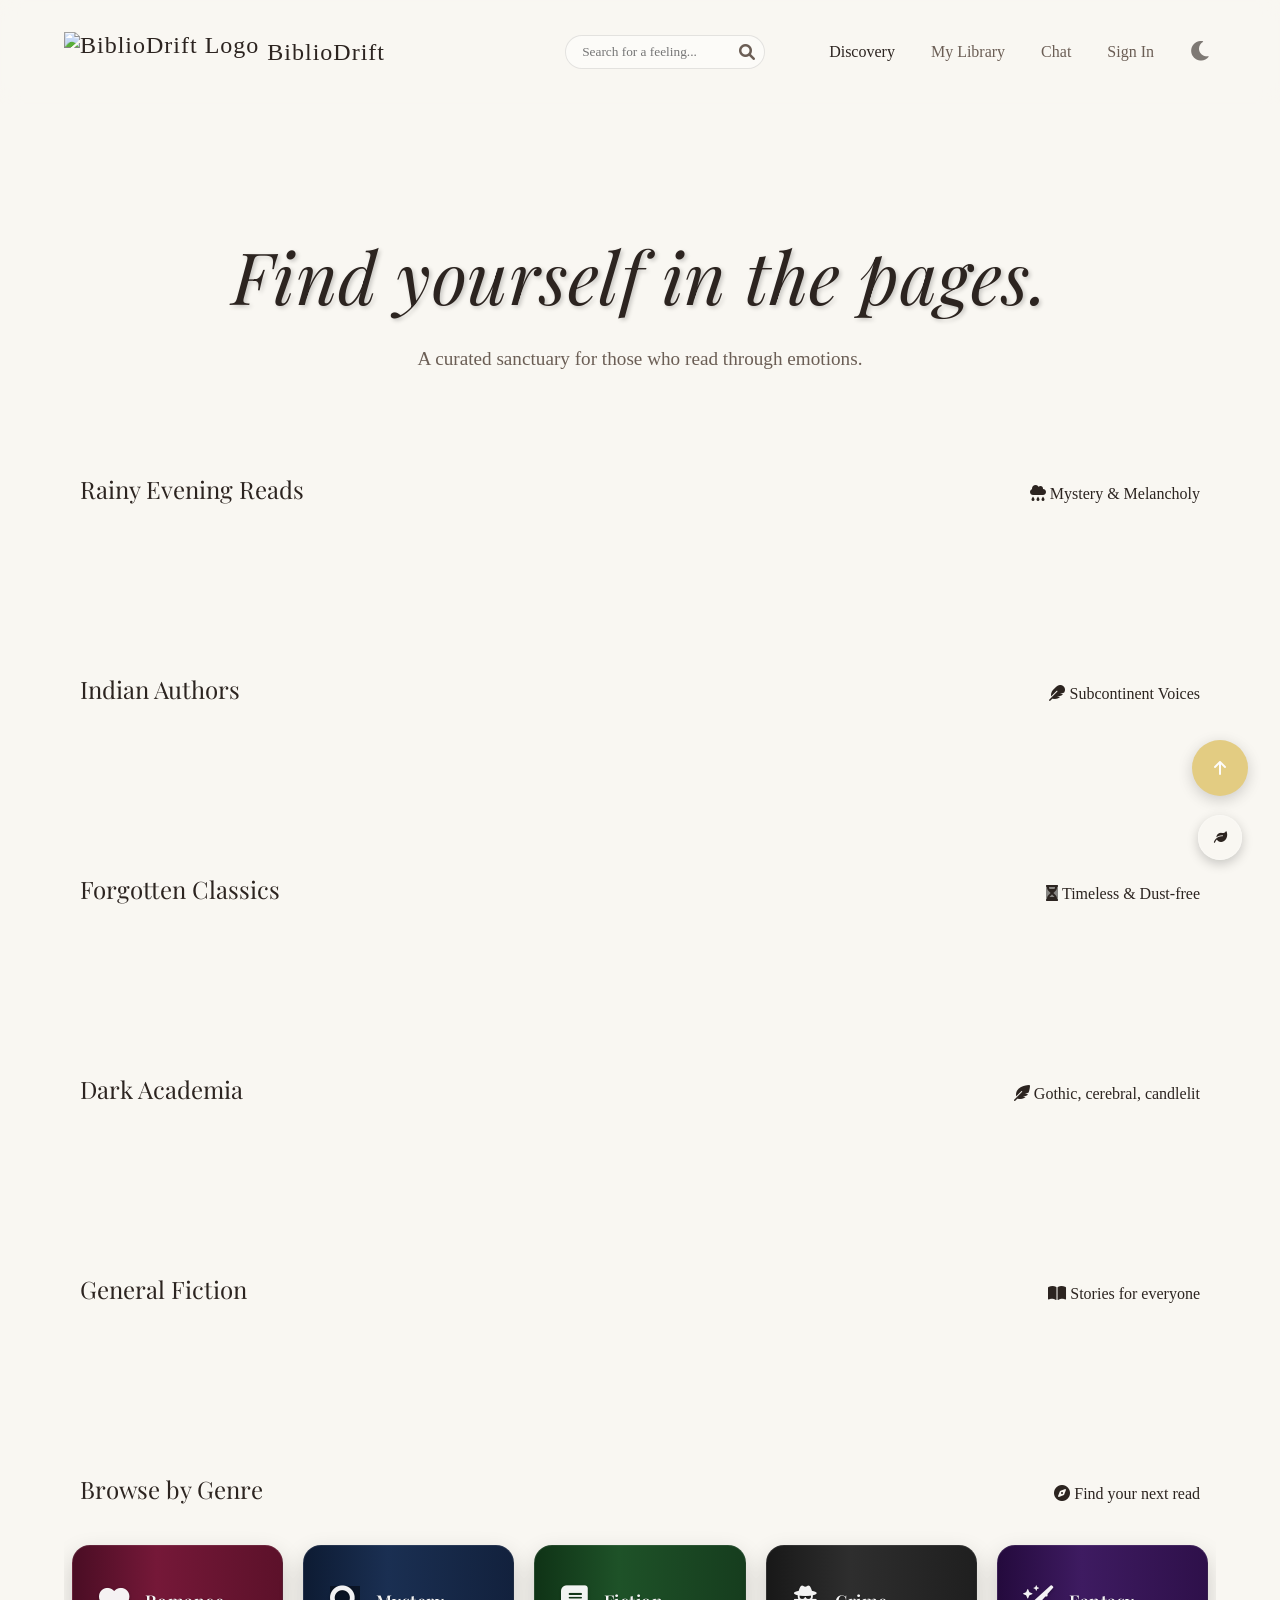
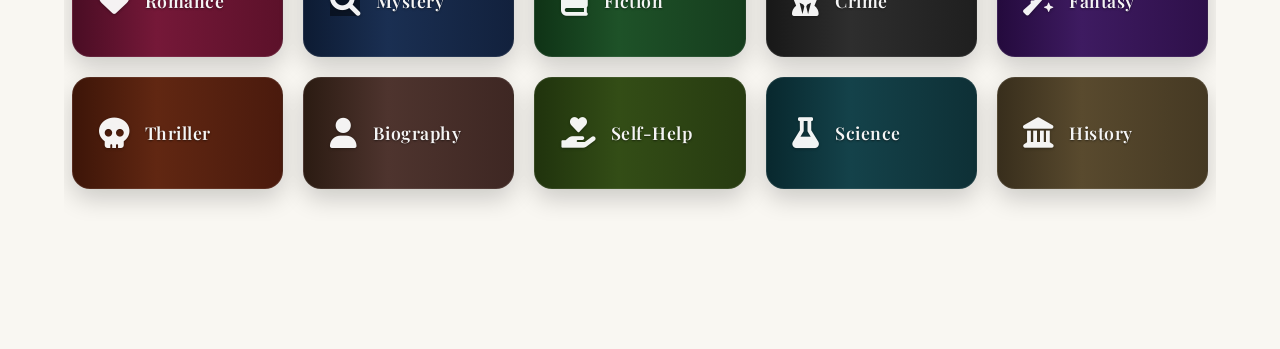
==== commit ee0ef354: "fix: add missing PWA install banner styles and fix manifest path #789" ====
--- a/frontend/pages/index.html
+++ b/frontend/pages/index.html
@@ -15,7 +15,7 @@
 
   <script src="../js/db.js"></script>
 
-  <script src="../js/app.js"></script>
+  <script type="module" src="../js/app.js"></script>
   <script src="../js/library-3d.js"></script>
   <script src="https://unpkg.com/dexie/dist/dexie.js"></script>
   <meta name="viewport" content="width=device-width, initial-scale=1.0" />
@@ -24,7 +24,7 @@
   <title>BiblioDrift | Find yourself in the pages</title>
   <link rel="stylesheet" href="../css/style.css" />
   <link rel="stylesheet" href="../css/keyboard-shortcuts.css" />
-  <link rel="manifest" href="/manifest.json">
+  <link rel="manifest" href="../manifest.json">
   <!-- Fonts -->
   <link rel="preconnect" href="https://fonts.googleapis.com" />
   <link rel="preconnect" href="https://fonts.gstatic.com" crossorigin />
@@ -195,7 +195,6 @@
               <button id="modal-preview-btn" class="btn-preview"><i class="fa-solid fa-book-open"></i> Preview</button>
               <button id="modal-share-btn" class="btn-secondary modal-share-btn"><i class="fa-solid fa-share-nodes"></i>
                 Share</button>
-              <button id="modal-mood-btn" class="btn-secondary"><i class="fa-solid fa-wand-magic-sparkles"></i> Explore Mood</button>
             </div>
           </div>
         </div>
@@ -210,7 +209,6 @@
   <script src="../js/book-preview.js"></script>
   <script src="../js/footer.js"></script>
   <script src="../script/header-scroll.js"></script>
-  <script src="../js/ambient.js"></script>
 
 
   <!-- Back to Top Button -->
@@ -220,7 +218,7 @@
 
   <!-- Ambient Sanctuary UI -->
   <div class="ambient-sanctuary">
-    <button id="ambientToggle" title="Ambient Sanctuary" aria-expanded="false" aria-controls="ambientPanel">
+    <button id="ambientToggle" title="Ambient Sanctuary">
       <i class="fa-solid fa-leaf"></i>
     </button>
     <div id="ambientPanel" class="ambient-panel">
@@ -255,11 +253,7 @@
       </div>
       <div class="volume-control">
         <label for="ambientVolume" style="color: var(--text-main) !important;"><i class="fa-solid fa-volume-high"></i> Volume</label>
-        <div class="range-wrap">
-          <div class="range-track" aria-hidden="true"></div>
-          <div class="range-fill" aria-hidden="true"></div>
-          <input type="range" id="ambientVolume" min="0" max="1" step="0.1" value="0.5" style="width: 100%;">
-        </div>
+        <input type="range" id="ambientVolume" min="0" max="1" step="0.1" value="0.5" style="width: 100%;">
       </div>
     </div>
   </div>
--- a/frontend/css/style.css
+++ b/frontend/css/style.css
@@ -1,4 +1,13 @@
 :root {
+    /* Fix: WCAG AA Contrast Floor - Issue #534 */
+.glass-panel,
+.book-tooltip,
+.book-detail-modal,
+[class*="glass"] {
+    background: rgba(0, 0, 0, 0.45) !important;
+    backdrop-filter: blur(12px);
+    -webkit-backdrop-filter: blur(12px);
+}
     /* Day Theme (Default) */
     --bg-color: #f9f7f2;
     --header-bg: rgba(249, 247, 242, 0.8);
@@ -23,18 +32,7 @@
     /* Dimensions */
     --book-width: 160px;
     --book-height: 240px;
-
     --book-thick: 40px;
-}
-
-/* Fix: WCAG AA Contrast Floor - Issue #534 */
-.glass-panel,
-.book-tooltip,
-.book-detail-modal,
-[class*="glass"] {
-    background: rgba(0, 0, 0, 0.45) !important;
-    backdrop-filter: blur(12px);
-    -webkit-backdrop-filter: blur(12px);
 }
 
 [data-theme="night"] {
@@ -311,7 +309,9 @@
     justify-content: space-between;
     align-items: baseline;
     flex-wrap: wrap;
-    gap: 1rem;
+    gap: 1rem
+    justify-content space-between;
+    align-items: baseline;
 }
 
 .curated-row {
@@ -4583,5298 +4583,6 @@
     transform: scale(1.05);
 }
 
-/* Animated active state for the sanctuary toggle button */
-#ambientToggle {
-    will-change: transform;
-}
-
-#ambientToggle.active {
-    transform: scale(1.08) rotate(-8deg) !important;
-    box-shadow: 0 10px 24px rgba(0, 0, 0, 0.32) !important;
-}
-
-#ambientToggle:active {
-    transform: scale(0.96) rotate(-2deg) !important;
-}
-
-.ambient-panel {
-    position: absolute;
-    bottom: 60px;
-    right: 0;
-    width: 260px;
-    background: #1e1a18 !important;
-    background: var(--header-bg) !important;
-    backdrop-filter: blur(20px);
-    border: 1px solid var(--glass-border) !important;
-    border-radius: 15px;
-    padding: 1.2rem;
-    box-shadow: 0 8px 32px rgba(0, 0, 0, 0.4);
-    display: none;
-    flex-direction: column;
-    gap: 1rem;
-    /* Prepare for animated entrance */
-    opacity: 0;
-    transform: translateY(8px) scale(0.995);
-    transition: opacity 260ms cubic-bezier(.2,.9,.3,1), transform 260ms cubic-bezier(.2,.9,.3,1);
-    z-index: 10002;
-}
-
-.ambient-panel.active {
-    display: flex !important;
-    opacity: 1 !important;
-    transform: translateY(0) scale(1) !important;
-}
-
-.ambient-option {
-    display: flex;
-    align-items: center;
-    justify-content: space-between;
-    gap: 10px;
-}
-
-.ambient-option span {
-    display: flex;
-    align-items: center;
-    gap: 10px;
-    font-size: 0.95rem;
-}
-
-/* Improved alignment: use a two-column grid so labels line up and controls align consistently */
-.ambient-panel .ambient-option,
-.ambient-panel .volume-control {
-    display: grid;
-    grid-template-columns: 1fr auto;
-    align-items: center;
-    gap: 10px;
-}
-
-.ambient-panel .volume-control {
-    position: relative;
-    display: grid;
-    grid-template-columns: auto 1fr;
-    align-items: center;
-    gap: 10px;
-}
-
-.ambient-panel .volume-control .range-wrap {
-    grid-column: 2 / 3;
-    position: relative;
-    width: 100%;
-}
-
-/* Library-specific alignment fixes */
-.library-page .ambient-panel .volume-control .range-wrap {
-    height: 18px;
-}
-
-.library-page .ambient-panel .volume-control .range-wrap .range-track,
-.library-page .ambient-panel .volume-control .range-wrap .range-fill {
-    top: 50%;
-    transform: translateY(-50%);
-}
-
-.library-page .ambient-panel .volume-control .range-wrap input[type="range"] {
-    height: 18px !important;
-    padding: 0 !important;
-}
-
-/* Final alignment nudge: move the thumb slightly down to perfectly center on the track across pages */
-.ambient-panel .volume-control .range-wrap input[type="range"]::-webkit-slider-thumb {
-    transform: translateY(2px) !important;
-}
-.ambient-panel .volume-control .range-wrap input[type="range"]::-moz-range-thumb {
-    transform: translateY(2px) !important;
-}
-
-/* Library/profile specific small adjustments if needed */
-.library-page .ambient-panel .volume-control .range-wrap .range-track,
-.library-page .ambient-panel .volume-control .range-wrap .range-fill,
-#profile-page .ambient-panel .volume-control .range-wrap .range-track,
-#profile-page .ambient-panel .volume-control .range-wrap .range-fill {
-    /* keep track centered */
-    top: 50% !important;
-    transform: translateY(-50%) !important;
-}
-
-.ambient-panel .volume-control .range-wrap .range-track {
-    position: absolute;
-    left: 0;
-    right: 0;
-    height: 6px;
-    background: rgba(0,0,0,0.12);
-    border-radius: 999px;
-    top: 50%;
-    transform: translateY(-50%);
-    z-index: 1;
-}
-
-.ambient-panel .volume-control .range-wrap .range-fill {
-    position: absolute;
-    left: 0;
-    height: 6px;
-    background: var(--accent-gold);
-    border-radius: 999px;
-    top: 50%;
-    transform: translateY(-50%);
-    z-index: 2;
-    width: 50%;
-    transition: width 240ms cubic-bezier(.2,1,.22,1);
-}
-
-.ambient-panel .volume-control .range-wrap input[type="range"] {
-    background: transparent !important;
-    position: relative;
-    z-index: 3;
-    width: 100%;
-}
-
-/* Profile-specific nudge: align the track/fill and thumb better on profile layout */
-.profile-page .ambient-panel .volume-control .range-wrap {
-    padding-top: 2px; /* small spacing to shift input area down slightly */
-}
-
-.profile-page .ambient-panel .volume-control .range-wrap .range-track,
-.profile-page .ambient-panel .volume-control .range-wrap .range-fill {
-    top: 54%;
-}
-
-.profile-page .ambient-panel .volume-control .range-wrap input[type="range"] {
-    height: 20px !important;
-}
-
-.profile-page .ambient-panel .volume-control .range-wrap input[type="range"]::-webkit-slider-thumb {
-    margin-top: 0 !important;
-}
-
-/* Make the input tall enough so the thumb can be vertically centered; remove negative margins */
-.ambient-panel .volume-control .range-wrap input[type="range"] {
-    height: 18px !important;
-    padding: 0 !important;
-    margin: 0 !important;
-    line-height: 18px !important;
-}
-
-/* Ensure the WebKit thumb is not shifted upward */
-.ambient-panel .volume-control .range-wrap input[type="range"]::-webkit-slider-thumb {
-    margin-top: 0 !important;
-    position: relative !important;
-    top: 0 !important;
-}
-
-/* Ensure the Firefox thumb is vertically centered */
-.ambient-panel .volume-control .range-wrap input[type="range"]::-moz-range-thumb {
-    margin: 0 !important;
-}
-
-.ambient-panel .ambient-option span,
-.ambient-panel .volume-control label {
-    display: flex;
-    align-items: center;
-    gap: 10px;
-    color: var(--text-main);
-}
-
-/* Make switches slightly larger and center their internal toggle */
-.switch {
-    width: 44px;
-    height: 26px;
-}
-
-.slider {
-    border-radius: 999px;
-    background-color: rgba(68,68,68,0.9);
-}
-
-.slider:before {
-    height: 18px;
-    width: 18px;
-    left: 4px;
-    bottom: 4px;
-}
-
-/* Smooth transitions for switches */
-.slider {
-    transition: background-color 200ms cubic-bezier(.2,.9,.3,1);
-}
-
-.slider:before {
-    transition: transform 200ms cubic-bezier(.2,.9,.3,1), box-shadow 200ms;
-}
-
-input:checked + .slider {
-    background-color: var(--accent-gold);
-}
-
-input:checked + .slider:before {
-    transform: translateX(18px);
-}
-
-/* Quick pop when a toggle is enabled */
-input:checked + .slider {
-    animation: togglePop 220ms cubic-bezier(.2,.9,.3,1);
-}
-
-@keyframes togglePop {
-    0% { transform: scale(0.96); }
-    60% { transform: scale(1.04); }
-    100% { transform: scale(1); }
-}
-
-/* Staggered fade-in for options when panel opens */
-.ambient-panel.active .ambient-option,
-.ambient-panel.active .volume-control {
-    opacity: 0;
-    transform: translateY(6px);
-    animation: optionFade 360ms cubic-bezier(.2,.9,.3,1) forwards;
-}
-.ambient-panel.active .ambient-option:nth-child(1) { animation-delay: 0.06s; }
-.ambient-panel.active .ambient-option:nth-child(2) { animation-delay: 0.12s; }
-.ambient-panel.active .ambient-option:nth-child(3) { animation-delay: 0.18s; }
-.ambient-panel.active .ambient-option:nth-child(4) { animation-delay: 0.24s; }
-.ambient-panel.active .volume-control { animation-delay: 0.3s; }
-
-@keyframes optionFade {
-    to { opacity: 1; transform: translateY(0); }
-}
-
-/* Button press micro-interaction */
-#ambientToggle {
-    transition: transform 180ms ease, box-shadow 180ms ease, background 180ms ease;
-}
-
-#ambientToggle:active {
-    transform: scale(0.96) rotate(-6deg);
-}
-
-/* Accessible focus for switches */
-.switch input:focus-visible + .slider {
-    box-shadow: 0 0 0 4px rgba(212,175,55,0.16);
-}
-
-/* Volume slider styling */
-.ambient-panel input[type="range"] {
-    -webkit-appearance: none;
-    width: 130px;
-    height: 6px;
-    background-color: rgba(0,0,0,0.12);
-    /* Use a solid gold background-image and size it with --ambient-fill for reliable Chrome rendering */
-    background-image: linear-gradient(to right, var(--accent-gold), var(--accent-gold));
-    background-size: calc(var(--ambient-fill,50) * 1%) 100%;
-    background-repeat: no-repeat;
-    border-radius: 999px;
-    outline: none;
-}
-
-.ambient-panel input[type="range"]::-webkit-slider-thumb {
-    -webkit-appearance: none;
-    width: 18px;
-    height: 18px;
-    background: var(--accent-gold);
-    border-radius: 50%;
-    box-shadow: 0 2px 6px rgba(0,0,0,0.25);
-    cursor: pointer;
-}
-
-/* Ensure base thumb has a transition so scaling animates smoothly on all pages */
-.ambient-panel input[type="range"]::-webkit-slider-thumb {
-    transition: transform 260ms cubic-bezier(.2,1,.22,1), box-shadow 260ms ease !important;
-    transform-origin: center center;
-    transform: scale(1) !important;
-}
-
-/* Animated track fill and thumb pop when volume changes */
-.ambient-panel input[type="range"] {
-    background: linear-gradient(90deg, var(--accent-gold) var(--ambient-fill,50%), rgba(0,0,0,0.12) var(--ambient-fill,50%));
-    background-size: 100% 100%;
-    background-repeat: no-repeat;
-    transition: background 360ms cubic-bezier(.2,1,.22,1);
-}
-
-.ambient-panel input.volume-animate::-webkit-slider-thumb {
-    transform: scale(1.12) !important;
-    transition: transform 360ms cubic-bezier(.2,1,.22,1) !important;
-}
-
-/* Also ensure the base Firefox thumb transitions */
-.ambient-panel input[type="range"]::-moz-range-thumb {
-    transition: transform 260ms cubic-bezier(.2,1,.22,1), box-shadow 260ms ease;
-    transform-origin: center center;
-}
-
-.ambient-panel input.volume-animate::-moz-range-thumb {
-    transform: scale(1.12);
-    transition: transform 360ms cubic-bezier(.2,1,.22,1);
-}
-
-/* Fallback for Firefox: smooth track color via background */
-.ambient-panel input[type="range"]::-moz-range-track {
-    background: transparent;
-}
-
-/* Responsive ambient panel: full width on very small screens */
-@media (max-width: 420px) {
-    .ambient-panel {
-        right: 1rem;
-        bottom: 70px;
-        width: min(92vw, 320px);
-        padding: 0.9rem;
-    }
-
-    .ambient-panel input[type="range"] {
-        width: 100%;
-    }
-}
-
-/* Library page: make ambient volume control smaller for compact layout */
-.library-page .ambient-panel input[type="range"] {
-    -webkit-appearance: none;
-    appearance: none;
-    width: 120px;
-    height: 6px;
-    background-color: rgba(0,0,0,0.12) !important;
-    background-image: linear-gradient(to right, var(--accent-gold), var(--accent-gold)) !important;
-    background-size: calc(var(--ambient-fill,50) * 1%) 100% !important;
-    background-repeat: no-repeat !important;
-    border-radius: 999px;
-    outline: none;
-}
-
-.library-page .ambient-panel input[type="range"]::-webkit-slider-runnable-track {
-    height: 6px;
-    border-radius: 999px;
-}
-
-.library-page .ambient-panel input[type="range"]::-webkit-slider-thumb {
-    -webkit-appearance: none;
-    appearance: none;
-    margin-top: -6px; /* center the larger thumb */
-    width: 18px;
-    height: 18px;
-    background: var(--accent-gold);
-    border-radius: 50%;
-    box-shadow: 0 3px 8px rgba(0,0,0,0.25);
-    border: 3px solid rgba(255,255,255,0.8);
-    cursor: pointer;
-}
-
-.library-page .ambient-panel input[type="range"]::-moz-range-track {
-    height: 6px;
-    background: transparent;
-}
-
-.library-page .ambient-panel input[type="range"]::-moz-range-thumb {
-    width: 18px;
-    height: 18px;
-    background: var(--accent-gold);
-    border-radius: 50%;
-    box-shadow: 0 3px 8px rgba(0,0,0,0.25);
-    border: 3px solid rgba(255,255,255,0.8);
-    cursor: pointer;
-}
-
-.library-page .ambient-panel .volume-control label {
-    font-size: 0.95rem;
-}
-
-/* Override responsive minimums that enlarge inputs (loaded in style-responsive.css) */
-.library-page .ambient-panel input[type="range"] {
-    min-height: 0 !important;
-    min-width: 0 !important;
-    height: 6px !important;
-}
-.library-page .ambient-panel input[type="range"]::-webkit-slider-thumb {
-    width: 18px !important;
-    height: 18px !important;
-}
-.library-page .ambient-panel input[type="range"]::-moz-range-thumb {
-    width: 18px !important;
-    height: 18px !important;
-}
-
-/* Profile page: same compact ambient volume styling as library */
-#profile-page .ambient-panel input[type="range"] {
-    -webkit-appearance: none;
-    appearance: none;
-    width: 120px;
-    height: 6px;
-    background-color: rgba(0,0,0,0.12) !important;
-    background-image: linear-gradient(to right, var(--accent-gold), var(--accent-gold)) !important;
-    background-size: calc(var(--ambient-fill,50) * 1%) 100% !important;
-    background-repeat: no-repeat !important;
-    border-radius: 999px;
-    outline: none;
-    min-height: 0 !important;
-    min-width: 0 !important;
-}
-
-#profile-page .ambient-panel input[type="range"]::-webkit-slider-runnable-track {
-    height: 6px;
-    border-radius: 999px;
-}
-
-#profile-page .ambient-panel input[type="range"]::-webkit-slider-thumb {
-    -webkit-appearance: none;
-    appearance: none;
-    margin-top: -6px;
-    width: 18px;
-    height: 18px;
-    background: var(--accent-gold);
-    border-radius: 50%;
-    box-shadow: 0 3px 8px rgba(0,0,0,0.25);
-    border: 3px solid rgba(255,255,255,0.8);
-    cursor: pointer;
-}
-
-#profile-page .ambient-panel input[type="range"]::-moz-range-track {
-    height: 6px;
-    background: transparent;
-}
-
-#profile-page .ambient-panel input[type="range"]::-moz-range-thumb {
-    width: 18px;
-    height: 18px;
-    background: var(--accent-gold);
-    border-radius: 50%;
-    box-shadow: 0 3px 8px rgba(0,0,0,0.25);
-    border: 3px solid rgba(255,255,255,0.8);
-    cursor: pointer;
-}
-
-#profile-page .ambient-panel .volume-control label {
-    font-size: 0.95rem;
-}
-
-/* Strong overrides to ensure page-scoped slider sizing is applied last */
-.library-page .ambient-panel input[type="range"],
-.profile-page .ambient-panel input[type="range"] {
-    -webkit-appearance: none !important;
-    appearance: none !important;
-    width: 120px !important;
-    height: 6px !important;
-    background: linear-gradient(90deg, var(--accent-gold) 50%, rgba(0,0,0,0.12) 50%) !important;
-    border-radius: 999px !important;
-    outline: none !important;
-    min-height: 0 !important;
-    min-width: 0 !important;
-}
-
-.library-page .ambient-panel input[type="range"]::-webkit-slider-thumb,
-.profile-page .ambient-panel input[type="range"]::-webkit-slider-thumb {
-    -webkit-appearance: none !important;
-    appearance: none !important;
-    margin-top: 0 !important;
-    width: 18px !important;
-    height: 18px !important;
-    background: var(--accent-gold) !important;
-    border-radius: 50% !important;
-    box-shadow: 0 3px 8px rgba(0,0,0,0.25) !important;
-    border: 3px solid rgba(255,255,255,0.8) !important;
-    cursor: pointer !important;
-}
-
-.library-page .ambient-panel input[type="range"]::-moz-range-thumb,
-.profile-page .ambient-panel input[type="range"]::-moz-range-thumb {
-    width: 18px !important;
-    height: 18px !important;
-    background: var(--accent-gold) !important;
-    border-radius: 50% !important;
-    box-shadow: 0 3px 8px rgba(0,0,0,0.25) !important;
-    border: 3px solid rgba(255,255,255,0.8) !important;
-    cursor: pointer !important;
-}
-
-.switch {
-    position: relative;
-    display: inline-block;
-    width: 34px;
-    height: 20px;
-}
-
-.switch input {
-    opacity: 0;
-    width: 0;
-    height: 0;
-}
-
-.slider {
-    position: absolute;
-    cursor: pointer;
-    top: 0;
-    left: 0;
-    right: 0;
-    bottom: 0;
-    background-color: #444;
-    transition: .4s;
-    border-radius: 34px;
-}
-
-.slider:before {
-    position: absolute;
-    content: '';
-    height: 14px;
-    width: 14px;
-    left: 3px;
-    bottom: 3px;
-    background-color: white;
-    transition: .4s;
-    border-radius: 50%;
-}
-
-input:checked+.slider {
-    background-color: var(--accent-gold);
-}
-
-input:checked+.slider:before {
-    transform: translateX(14px);
-}
-html, body {
-  cursor: url("data:image/svg+xml;utf8,<svg xmlns='http://www.w3.org/2000/svg' width='32' height='32' viewBox='0 0 24 24'><path fill='%23cca43b' d='M4.42 20.58a1 1 0 0 0 1.41 0L15.24 11.2l-2.44-2.44L3.42 18.17a1 1 0 0 0 0 1.41zM17.36 9.08l-2.44-2.44 2.12-2.12a2 2 0 0 1 2.83 0l1.77 1.77a2 2 0 0 1 0 2.83z'/><path stroke='%23cca43b' stroke-width='1.5' d='M2 22l4-1'/></svg>") 0 24, auto !important;
-}
-*:hover {
-  cursor: pointer !important; 
-  cursor: url("data:image/svg+xml;utf8,<svg xmlns='http://www.w3.org/2000/svg' width='32' height='32' viewBox='0 0 24 24'><path fill='%23ffca3a' d='M4.42 20.58a1 1 0 0 0 1.41 0L15.24 11.2l-2.44-2.44L3.42 18.17a1 1 0 0 0 0 1.41zM17.36 9.08l-2.44-2.44 2.12-2.12a2 2 0 0 1 2.83 0l1.77 1.77a2 2 0 0 1 0 2.83z'/><path stroke='%23ffca3a' stroke-width='1.5' d='M2 22l4-1'/></svg>") 0 24, pointer !important;
-}
-
-/* ============================================================
-   AMBIENT VOLUME SLIDER — SINGLE SOURCE OF TRUTH
-   Replace ALL existing slider/range rules in style.css with this block.
-   Remove every other rule targeting:
-     - .ambient-panel input[type="range"]
-     - .library-page .ambient-panel input[type="range"]
-     - #profile-page .ambient-panel input[type="range"]
-     - .ambient-panel .volume-control .range-wrap ...
-     - Any block with margin-top on ::-webkit-slider-thumb inside ambient-panel
-   ============================================================ */
-
-/* 1. Volume control layout */
-.ambient-panel .volume-control {
-    display: grid;
-    grid-template-columns: auto 1fr;
-    align-items: center;
-    gap: 10px;
-}
-
-.ambient-panel .volume-control label {
-    display: flex;
-    align-items: center;
-    gap: 10px;
-    color: var(--text-main);
-    font-size: 0.95rem;
-    white-space: nowrap;
-}
-
-/* 2. The wrapper that stacks track, fill, and input */
-.ambient-panel .volume-control .range-wrap {
-    position: relative;
-    width: 100%;
-    height: 18px;          /* fixed height — track and thumb share this axis */
-    display: flex;
-    align-items: center;   /* vertically centers the <input> */
-}
-
-/* 3. Track and fill — absolutely positioned, vertically centred */
-.ambient-panel .volume-control .range-wrap .range-track,
-.ambient-panel .volume-control .range-wrap .range-fill {
-    position: absolute;
-    left: 0;
-    top: 50%;
-    transform: translateY(-50%);
-    height: 6px;
-    border-radius: 999px;
-    pointer-events: none;
-}
-
-.ambient-panel .volume-control .range-wrap .range-track {
-    right: 0;
-    background: rgba(0, 0, 0, 0.15);
-    z-index: 1;
-}
-
-.ambient-panel .volume-control .range-wrap .range-fill {
-    background: var(--accent-gold);
-    width: 50%;            /* JS will update this dynamically */
-    transition: width 240ms cubic-bezier(.2, 1, .22, 1);
-    z-index: 2;
-}
-
-/* 4. The actual <input> — transparent, sits on top */
-.ambient-panel .volume-control .range-wrap input[type="range"],
-.library-page .ambient-panel .volume-control .range-wrap input[type="range"],
-.profile-page .ambient-panel .volume-control .range-wrap input[type="range"],
-#profile-page .ambient-panel .volume-control .range-wrap input[type="range"] {
-    -webkit-appearance: none !important;
-    appearance: none !important;
-    position: relative;
-    z-index: 3;
-    width: 100% !important;
-    height: 18px !important;   /* matches .range-wrap height */
-    min-height: 0 !important;
-    min-width: 0 !important;
-    background: transparent !important;
-    border-radius: 999px;
-    outline: none;
-    cursor: pointer;
-    margin: 0 !important;
-    padding: 0 !important;
-}
-
-/* 5. WebKit track — transparent (fill handled by .range-fill div) */
-.ambient-panel .volume-control .range-wrap input[type="range"]::-webkit-slider-runnable-track,
-.library-page .ambient-panel .volume-control .range-wrap input[type="range"]::-webkit-slider-runnable-track,
-.profile-page .ambient-panel .volume-control .range-wrap input[type="range"]::-webkit-slider-runnable-track,
-#profile-page .ambient-panel .volume-control .range-wrap input[type="range"]::-webkit-slider-runnable-track {
-    height: 6px !important;
-    background: transparent !important;
-    border-radius: 999px;
-}
-
-/* 6. WebKit thumb — THE KEY FIX: margin-top centers it on the 6px track */
-.ambient-panel .volume-control .range-wrap input[type="range"]::-webkit-slider-thumb,
-.library-page .ambient-panel .volume-control .range-wrap input[type="range"]::-webkit-slider-thumb,
-.profile-page .ambient-panel .volume-control .range-wrap input[type="range"]::-webkit-slider-thumb,
-#profile-page .ambient-panel .volume-control .range-wrap input[type="range"]::-webkit-slider-thumb {
-    -webkit-appearance: none !important;
-    appearance: none !important;
-    width: 18px !important;
-    height: 18px !important;
-    border-radius: 50% !important;
-    background: var(--accent-gold) !important;
-    border: 3px solid rgba(255, 255, 255, 0.85) !important;
-    box-shadow: 0 2px 8px rgba(0, 0, 0, 0.3) !important;
-    cursor: pointer !important;
-    margin-top: -6px !important;   /* (18px thumb - 6px track) / 2 = 6px */
-    transform: none !important;    /* kill any conflicting translateY */
-    transition: transform 260ms cubic-bezier(.2, 1, .22, 1),
-                box-shadow 260ms ease !important;
-}
-
-/* Thumb hover */
-.ambient-panel .volume-control .range-wrap input[type="range"]:hover::-webkit-slider-thumb {
-    transform: scale(1.15) !important;
-    box-shadow: 0 3px 12px rgba(212, 175, 55, 0.5) !important;
-}
-
-/* Thumb pop animation (JS adds .volume-animate class) */
-.ambient-panel .volume-control .range-wrap input[type="range"].volume-animate::-webkit-slider-thumb {
-    transform: scale(1.2) !important;
-    box-shadow: 0 0 14px rgba(212, 175, 55, 0.6) !important;
-}
-
-/* 7. Firefox track */
-.ambient-panel .volume-control .range-wrap input[type="range"]::-moz-range-track,
-.library-page .ambient-panel .volume-control .range-wrap input[type="range"]::-moz-range-track,
-.profile-page .ambient-panel .volume-control .range-wrap input[type="range"]::-moz-range-track,
-#profile-page .ambient-panel .volume-control .range-wrap input[type="range"]::-moz-range-track {
-    height: 6px !important;
-    background: transparent !important;
-    border-radius: 999px;
-}
-
-/* 8. Firefox thumb */
-.ambient-panel .volume-control .range-wrap input[type="range"]::-moz-range-thumb,
-.library-page .ambient-panel .volume-control .range-wrap input[type="range"]::-moz-range-thumb,
-.profile-page .ambient-panel .volume-control .range-wrap input[type="range"]::-moz-range-thumb,
-#profile-page .ambient-panel .volume-control .range-wrap input[type="range"]::-moz-range-thumb {
-    width: 18px !important;
-    height: 18px !important;
-    border-radius: 50% !important;
-    background: var(--accent-gold) !important;
-    border: 3px solid rgba(255, 255, 255, 0.85) !important;
-    box-shadow: 0 2px 8px rgba(0, 0, 0, 0.3) !important;
-    cursor: pointer !important;
-    /* Firefox auto-centers the thumb — no margin-top needed */
-}
-
-.ambient-panel .volume-control .range-wrap input[type="range"].volume-animate::-moz-range-thumb {
-    transform: scale(1.2);
-    transition: transform 360ms cubic-bezier(.2, 1, .22, 1);
-}
-
-:root {
-    /* Fix: WCAG AA Contrast Floor - Issue #534 */
-.glass-panel,
-.book-tooltip,
-.book-detail-modal,
-[class*="glass"] {
-    background: rgba(0, 0, 0, 0.45) !important;
-    backdrop-filter: blur(12px);
-    -webkit-backdrop-filter: blur(12px);
-}
-    /* Day Theme (Default) */
-    --bg-color: #f9f7f2;
-    --header-bg: rgba(249, 247, 242, 0.8);
-    --text-main: #2c2420;
-    --text-muted: #6b5e55;
-    --accent-gold: #d4af37;
-    --wood-dark: #5d4037;
-    --wood-light: #8d6e63;
-    --glass-bg: rgba(255, 255, 255, 0.1);
-    --glass-border: rgba(255, 255, 255, 0.2);
-    --shadow-soft: 0 10px 30px rgba(0, 0, 0, 0.05);
-    --input-bg: rgba(255, 255, 255, 0.5);
-    --input-border: rgba(0, 0, 0, 0.1);
-    --book-bg: #fff;
-    --paper-color: #fffdf9;
-
-    /* Vibe Colors */
-    --vibe-mystery: #78909c;
-    --vibe-romance: #ef9a9a;
-    --vibe-classic: #a1887f;
-
-    /* Dimensions */
-    --book-width: 160px;
-    --book-height: 240px;
-    --book-thick: 40px;
-}
-
-[data-theme="night"] {
-    /* Night Theme (Dark Wood) */
-    --bg-color: #1e1a18;
-    --header-bg: rgba(30, 26, 24, 0.85);
-    --text-main: #e0d5cb;
-    --text-muted: #a89a8e;
-    --accent-gold: #fccb4e;
-    --wood-dark: #3e2723;
-    --wood-light: #5d4037;
-    --glass-bg: rgba(0, 0, 0, 0.3);
-    --glass-border: rgba(255, 255, 255, 0.05);
-    --shadow-soft: 0 10px 40px rgba(0, 0, 0, 0.4);
-    --input-bg: rgba(0, 0, 0, 0.2);
-    --input-border: rgba(255, 255, 255, 0.1);
-    --book-bg: #2c2420;
-    --paper-color: #e0d5cb;
-}
-
-* {
-    box-sizing: border-box;
-    margin: 0;
-    padding: 0;
-}
-
-html {
-    scroll-behavior: smooth;
-    transition: background-color 0.4s ease, color 0.4s ease;
-}
-
-body {
-    background-color: var(--bg-color);
-    color: var(--text-main);
-    font-family: "Georgia", serif;
-    /* Classic serif for books */
-    overflow-x: hidden;
-    min-height: 100vh;
-    transition: background-color 0.4s ease, color 0.4s ease, border-color 0.4s ease, box-shadow 0.4s ease;
-}
-
-/* Explicit night-mode overrides — bulletproof fallback */
-[data-theme="night"] body,
-html[data-theme="night"],
-html[data-theme="night"] body {
-    background-color: #1e1a18 !important;
-    color: #fff5f5 !important;
-}
-
-[data-theme="night"] header {
-    background: rgba(30, 26, 24, 0.85) !important;
-}
-
-[data-theme="night"] .search-input,
-[data-theme="night"] input {
-    background: rgba(0, 0, 0, 0.2) !important;
-    color: #e0d5cb !important;
-    border-color: rgba(255, 255, 255, 0.1) !important;
-}
-
-
-/* Global Wooden Scrollbar Styling */
-::-webkit-scrollbar {
-    width: 12px;
-}
-
-::-webkit-scrollbar-track {
-    background: var(--bg-color);
-}
-
-::-webkit-scrollbar-thumb {
-    background: linear-gradient(180deg, var(--wood-dark), var(--wood-light));
-    border-radius: 6px;
-    border: 2px solid var(--bg-color);
-}
-
-::-webkit-scrollbar-thumb:hover {
-    background: linear-gradient(180deg, var(--wood-light), var(--wood-dark));
-    box-shadow: inset 0 0 6px rgba(0, 0, 0, 0.3);
-}
-
-h1,
-h2,
-h3 {
-    font-weight: normal;
-    font-family: "Playfair Display", serif;
-    /* Elegant headings */
-}
-
-/* --- Layout --- */
-header {
-    padding: 2rem 4rem;
-    display: flex;
-    justify-content: space-between;
-    align-items: center;
-    position: sticky;
-    top: 0;
-    z-index: 100;
-    background: var(--header-bg);
-    backdrop-filter: blur(10px);
-    transition: background-color 0.4s ease, color 0.4s ease, backdrop-filter 0.4s ease;
-}
-
-.header-controls {
-    display: flex;
-    align-items: center;
-    gap: 2rem;
-}
-
-.search-bar {
-    position: relative;
-    display: flex;
-    align-items: center;
-}
-
-.search-input {
-    background: var(--input-bg);
-    border: 1px solid var(--input-border);
-    padding: 0.5rem 1rem;
-    border-radius: 20px;
-    font-family: "Georgia", serif;
-    width: 200px;
-    transition: all 0.4s ease;
-    outline: none;
-    color: var(--text-main);
-}
-
-.search-input:focus {
-    background: var(--book-bg);
-    width: 300px;
-    box-shadow: var(--shadow-soft);
-}
-
-.search-icon {
-    position: absolute;
-    right: 10px;
-    color: var(--text-muted);
-    cursor: pointer;
-    transition: color 0.3s ease;
-}
-
-.search-icon:hover {
-    color: var(--text-main);
-}
-
-.logo {
-    font-size: 1.5rem;
-    letter-spacing: 1px;
-    color: var(--text-main);
-    text-decoration: none;
-    display: flex;
-    align-items: center;
-    gap: 0.5rem;
-}
-
-.nav-links a {
-    text-decoration: none;
-    color: var(--text-muted);
-    margin-left: 2rem;
-    transition: color 0.3s ease;
-}
-
-.nav-links a:hover,
-.nav-links a.active {
-    color: var(--text-main);
-}
-
-/* === ANIMATED HOVER TOOLTIPS FOR NAVIGATION (NEW) === */
-.tooltip {
-    position: relative;
-    display: inline-block;
-}
-
-.tooltip-text {
-    position: absolute;
-    left: 50%;
-    bottom: calc(100% + 8px);
-    transform: translateX(-50%) scale(0.95) translateY(6px);
-    padding: 10px 14px;
-    background: #fffaf3;
-    color: #2b2b2b;
-    font-size: 13px;
-    font-weight: 500;
-    white-space: nowrap;
-    border-radius: 10px;
-    box-shadow: 0 8px 20px rgba(0, 0, 0, 0.15);
-    border: 1px solid rgba(0, 0, 0, 0.08);
-    opacity: 0;
-    visibility: hidden;
-    pointer-events: none;
-    transition: all 0.25s ease;
-    z-index: 9999;
-}
-
-.tooltip-text::after {
-    content: "";
-    position: absolute;
-    top: 100%;
-    left: 50%;
-    transform: translateX(-50%) rotate(45deg);
-    width: 12px;
-    height: 12px;
-    background: #fffaf3;
-    border-left: 1px solid rgba(0, 0, 0, 0.08);
-    border-bottom: 1px solid rgba(0, 0, 0, 0.08);
-}
-
-.tooltip:hover .tooltip-text {
-    opacity: 1;
-    visibility: visible;
-    transform: translateX(-40%) scale(1) translateY(0);
-}
-
-.tooltip-text i {
-    margin-right: 5px;
-    color: var(--accent-gold);
-}
-
-main {
-    padding: 2rem 4rem;
-    max-width: 1400px;
-    margin: 0 auto;
-    width: 100%;
-    overflow-x: hidden;
-}
-
-/* --- Hero --- */
-.hero {
-    text-align: center;
-    padding: 6rem 1rem;
-    animation: heroFade 1s ease-out;
-}
-
-@keyframes heroFade {
-    from {
-        opacity: 0;
-        transform: translateY(15px);
-    }
-
-    to {
-        opacity: 1;
-        transform: translateY(0);
-    }
-}
-
-
-.hero h1 {
-    font-size: clamp(2.5rem, 8vw, 4.5rem);
-    margin-bottom: 1.5rem;
-    font-style: italic;
-    line-height: 1.2;
-    letter-spacing: 0.5px;
-    text-shadow: 2px 2px 4px rgba(0, 0, 0, 0.2);
-}
-
-.hero p {
-    color: var(--text-muted);
-    font-size: 1.2rem;
-    line-height: 1.8;
-    max-width: 55ch;
-    margin: 0 auto;
-}
-
-/* --- Curated Tables (Horizontal Scroll) --- */
-.curated-section {
-    margin-bottom: 6rem;
-    width: 100%;
-    overflow-x: hidden;
-}
-
-.section-header {
-    margin-: 0 1rem 0.5rem 1rem;
-    display: flex;
-    justify-content: space-between;
-    align-items: baseline;
-    flex-wrap: wrap;
-    gap: 1rem
-    justify-content: space-between;
-    align-items: baseline;
-}
-
-.curated-row {
-    display: flex;
-    gap: 3rem;
-    padding: 2rem 1rem;
-    overflow-x: auto;
-    overflow-y: hidden;
-    /* Allow horizontal scrolling on mobile */
-    perspective: 1000px;
-    -webkit-overflow-scrolling: touch;
-    scroll-behavior: smooth;
-    flex-wrap: nowrap;
-}
-
-/* --- 3D Book Component --- */
-.book-scene {
-    width: var(--book-width);
-    height: var(--book-height);
-    perspective: 1000px;
-    cursor: pointer;
-    flex-shrink: 0;
-    min-width: var(--book-width);
-}
-
-.book {
-    width: 100%;
-    height: 100%;
-    position: relative;
-    transform-style: preserve-3d;
-    /* Bouncy cozy feel */
-    transform-origin: center center -20px;
-    /* Pivot inside the book */
-    animation: floatIn 0.8s ease-out backwards;
-}
-
-@keyframes floatIn {
-    from {
-        opacity: 0;
-        transform: translateY(50px) scale(0.9);
-    }
-
-    to {
-        opacity: 1;
-        transform: translateY(0) scale(1);
-    }
-}
-
-.book.flipped {
-    transform: rotateY(180deg) scale(1.2) translateZ(50px);
-    /* Expand and bring closer */
-    z-index: 100;
-}
-
-/* Book Faces */
-.book__face {
-    position: absolute;
-    width: 100%;
-    height: 100%;
-    backface-visibility: hidden;
-    /* Hide back when front is clear */
-    border-radius: 4px 8px 8px 4px;
-    box-shadow: 5px 5px 15px rgba(0, 0, 0, 0.15);
-}
-
-.book__face--front {
-    background: var(--book-bg);
-    transform: rotateY(0deg);
-    z-index: 2;
-}
-
-.book__face--front img {
-    width: 100%;
-    height: 100%;
-    object-fit: cover;
-    border-radius: 4px 8px 8px 4px;
-}
-
-.book__face--back {
-    transform: rotateY(180deg);
-    background: var(--paper-color);
-    /* Paper color */
-    padding: 1.5rem;
-    display: flex;
-    flex-direction: column;
-    justify-content: space-between;
-    border: 1px solid var(--glass-border);
-    z-index: 1;
-    color: #2c2420;
-    /* Keep text dark for paper feel even in night mode */
-}
-
-/* The Spine */
-.book__face--spine {
-    position: absolute;
-    width: var(--book-thick);
-    height: 100%;
-    left: 0;
-    top: 0;
-    transform: rotateY(-90deg) translateZ(calc(var(--book-thick) / 2));
-}
-
-/* Improved 3D Box Model */
-/* Re-defining .book for proper thickness volume */
-.book {
-    transform-origin: center center -20px;
-    /* Pivot inside the book */
-}
-
-.book__face--front {
-    transform: translateZ(20px);
-}
-
-.book__face--back {
-    transform: rotateY(180deg) translateZ(20px);
-}
-
-.book__face--spine {
-    width: 40px;
-    height: 100%;
-    background: #333;
-    /* Default spine color */
-    transform: rotateY(-90deg) translateZ(20px);
-    /* Adjust positioning to be flush left of front face */
-    left: -20px;
-    /* Half thickness */
-}
-
-.book__face--right {
-    /* Pages */
-    width: 40px;
-    height: 100%;
-    background: linear-gradient(to right, #fff, #f0f0f0 20%, #fff 40%);
-    transform: rotateY(90deg) translateZ(140px);
-    /* Width - half thickness */
-    left: auto;
-    right: -20px;
-}
-
-/* Hover Effect: Pull out */
-.book-scene:hover .book:not(.flipped) {
-    transform: translateZ(30px) translateY(-10px) rotateY(-10deg);
-}
-
-/* Glassmorphism Overlay (Quick view) */
-.glass-overlay {
-    position: absolute;
-    bottom: 10px;
-    left: 10px;
-    right: 10px;
-    background: rgba(255, 255, 255, 0.7);
-    backdrop-filter: blur(8px);
-    padding: 0.5rem;
-    border-radius: 6px;
-    opacity: 0;
-    transform: translateY(10px);
-    transition: all 0.3s ease;
-    pointer-events: none;
-    /* Let clicks pass to book */
-}
-
-.book-scene:hover .glass-overlay {
-    opacity: 1;
-    transform: translateY(0);
-}
-
-/* Back of book content */
-.handwritten-note {
-    font-family: "Courier New", Courier, monospace;
-    /* Placeholder for handwriting font */
-    color: var(--text-muted);
-    font-size: 0.9rem;
-    line-height: 1.4;
-    background: #fffdc2;
-    padding: 10px;
-    transform: rotate(-2deg);
-    box-shadow: 2px 2px 5px rgba(0, 0, 0, 0.1);
-    margin-bottom: 1rem;
-}
-
-/* Read details Button */
-.read-details-btn {
-    background-color: #3e2723; 
-    color: #fffdf9;
-    border: 1px solid var(--accent-gold);
-    padding: 6px 16px; 
-    border-radius: 6px;
-    font-family: 'Playfair Display', 'Georgia', serif;
-    font-size: 0.82rem;
-    cursor: pointer;
-    display: flex;
-    align-items: center;
-    justify-content: center;
-    gap: 6px; 
-    margin: 8px auto 14px auto;
-    width: 96%; 
-    box-shadow: 0 3px 6px rgba(0, 0, 0, 0.15);
-    transition: background-color 0.2s ease-in-out;
-    white-space: nowrap; 
-}
-
-.read-details-btn:hover {
-    background-color: #5d4037;
-}
-
-.book__face--back .book-actions {
-    justify-content: space-around;
-    padding: 0 10px;
-    width: 100%;
-    margin-bottom: -6px;
-}
-
-.book-actions {
-    display: flex;
-    gap: 0.35rem;
-    justify-content: center;
-    align-items: center;
-    width: 100%;
-}
-
-.btn-icon {
-    border: none;
-    background: none;
-    cursor: pointer;
-    font-size: 1rem;
-    padding: 0.15rem 0.25rem;
-    opacity: 0.6;
-    transition: opacity 0.2s, transform 0.12s;
-}
-
-.btn-icon:hover {
-    opacity: 1;
-    transform: scale(1.08);
-}
-
-/* --- Virtual Shelves --- */
-.shelves-container {
-    width: 100%;
-    overflow-x: hidden;
-    display: flex;
-    flex-direction: column;
-    gap: 4rem;
-    padding: 2rem 0;
-}
-
-.shelf-row {
-    position: relative;
-    padding: 0 2rem 1.5rem 2rem;
-    /* Realistic Wood Texture Gradient */
-    background:
-        repeating-linear-gradient(90deg,
-            transparent 0,
-            transparent 4px,
-            rgba(0, 0, 0, 0.02) 5px,
-            transparent 10px),
-        linear-gradient(to bottom, #5d4037 0%, #3e2723 100%);
-    border-bottom: 25px solid #281a15;
-    /* Thicker front lip */
-    border-radius: 4px;
-    box-shadow:
-        0 20px 20px -10px rgba(0, 0, 0, 0.3),
-        inset 0 2px 20px rgba(0, 0, 0, 0.2);
-    display: flex;
-    align-items: flex-end;
-    gap: 1.5rem;
-    /* More spacing for expanded books */
-    min-height: 280px;
-    flex-wrap: nowrap;
-    overflow-x: auto;
-    -webkit-overflow-scrolling: touch;
-}
-
-.shelf-row::after {
-    /* Depth shadow on wall behind books */
-    content: "";
-    position: absolute;
-    bottom: 25px;
-    /* Above bottom lip */
-    left: 0;
-    right: 0;
-    height: 100%;
-    z-index: -1;
-    background: linear-gradient(to bottom,
-            rgba(0, 0, 0, 0.1),
-            rgba(0, 0, 0, 0.4));
-    pointer-events: none;
-}
-
-.shelf-label {
-    position: absolute;
-    top: -20px;
-    left: 0;
-    font-size: 1.2rem;
-    color: var(--wood-light);
-    font-style: italic;
-}
-
-/* --- Mood Analysis Styles --- */
-
-/* Mood Tags on Book Covers */
-.mood-tags {
-    position: absolute;
-    top: 5px;
-    left: 5px;
-    display: flex;
-    flex-direction: column;
-    gap: 2px;
-}
-
-.mood-tag {
-    background: rgba(0, 0, 0, 0.7);
-    color: white;
-    padding: 2px 6px;
-    border-radius: 10px;
-    font-size: 0.7rem;
-    font-weight: bold;
-    text-transform: capitalize;
-}
-
-/* Mood-specific colors */
-.mood-cozy {
-    background: #8d6e63 !important;
-}
-
-.mood-dark {
-    background: #424242 !important;
-}
-
-.mood-mysterious {
-    background: #5e35b1 !important;
-}
-
-.mood-romantic {
-    background: #e91e63 !important;
-}
-
-.mood-adventurous {
-    background: #ff5722 !important;
-}
-
-.mood-melancholy {
-    background: #607d8b !important;
-}
-
-.mood-uplifting {
-    background: #4caf50 !important;
-}
-
-.mood-intense {
-    background: #f44336 !important;
-}
-
-.mood-whimsical {
-    background: #9c27b0 !important;
-}
-
-.mood-thought-provoking {
-    background: #795548 !important;
-}
-
-/* Glass overlay mood tags */
-.glass-mood-tags {
-    margin-top: 0.5rem;
-    display: flex;
-    gap: 0.25rem;
-    flex-wrap: wrap;
-}
-
-.glass-mood-tag {
-    background: rgba(255, 255, 255, 0.3);
-    padding: 1px 4px;
-    border-radius: 8px;
-    font-size: 0.6rem;
-    text-transform: capitalize;
-}
-
-/* Back of book mood analysis */
-.mood-analysis {
-    margin-top: 1rem;
-    padding-top: 0.5rem;
-    border-top: 1px solid rgba(0, 0, 0, 0.1);
-}
-
-.mood-tags-back {
-    display: flex;
-    gap: 0.25rem;
-    flex-wrap: wrap;
-    margin-top: 0.25rem;
-}
-
-.mood-tag-small {
-    background: var(--accent-gold);
-    color: white;
-    padding: 1px 4px;
-    border-radius: 6px;
-    font-size: 0.6rem;
-    text-transform: capitalize;
-}
-
-/* Mood Analysis Modal */
-.mood-modal {
-    position: fixed;
-    top: 0;
-    left: 0;
-    width: 100%;
-    height: 100%;
-    background: rgba(0, 0, 0, 0.7);
-    display: flex;
-    justify-content: center;
-    align-items: center;
-    z-index: 1000;
-    backdrop-filter: blur(5px);
-}
-
-.mood-modal-content {
-    background: var(--book-bg);
-    border-radius: 12px;
-    max-width: 500px;
-    width: 90%;
-    max-height: 80vh;
-    overflow-y: auto;
-    box-shadow: var(--shadow-soft);
-    border: 1px solid var(--glass-border);
-    display: flex;
-    flex-direction: column;
-}
-
-.mood-modal-header {
-    padding: 1.5rem;
-    border-bottom: 1px solid var(--glass-border);
-    display: flex;
-    justify-content: space-between;
-    align-items: center;
-}
-
-.mood-modal-header h3 {
-    margin: 0;
-    color: var(--text-main);
-}
-
-.close-modal {
-    background: none;
-    border: none;
-    font-size: 1.5rem;
-    cursor: pointer;
-    color: var(--text-muted);
-    padding: 0;
-    width: 30px;
-    height: 30px;
-    display: flex;
-    align-items: center;
-    justify-content: center;
-}
-
-.close-modal:hover {
-    color: var(--text-main);
-}
-
-.mood-modal-body {
-    padding: 1.5rem;
-}
-
-.mood-section {
-    margin-bottom: 1.5rem;
-}
-
-.mood-section h4 {
-    margin: 0 0 0.5rem 0;
-    color: var(--text-main);
-    font-size: 1rem;
-}
-
-/* Sentiment Bar */
-.sentiment-bar {
-    width: 100%;
-    height: 8px;
-    background: #e0e0e0;
-    border-radius: 4px;
-    overflow: hidden;
-    margin: 0.5rem 0;
-}
-
-.sentiment-fill {
-    height: 100%;
-    background: linear-gradient(to right, #f44336, #ff9800, #4caf50);
-    transition: width 0.3s ease;
-}
-
-/* Large mood tags in modal */
-.mood-tags-large {
-    display: flex;
-    gap: 0.5rem;
-    flex-wrap: wrap;
-}
-
-.mood-tag-large {
-    padding: 0.5rem 1rem;
-    border-radius: 20px;
-    font-size: 0.9rem;
-    font-weight: bold;
-    color: white;
-    text-transform: capitalize;
-}
-
-/* Vibe quote styling */
-.vibe-quote {
-    background: var(--paper-color);
-    padding: 1rem;
-    border-radius: 8px;
-    font-style: italic;
-    color: #2c2420;
-    border-left: 4px solid var(--accent-gold);
-    margin: 0.5rem 0;
-}
-
-/* Mood button in book actions */
-.mood-btn {
-    color: var(--accent-gold) !important;
-}
-
-.mood-btn:hover {
-    color: var(--wood-dark) !important;
-    transform: scale(1.1);
-}
-
-/* Responsive mood modal */
-@media (max-width: 768px) {
-    .mood-modal-content {
-        width: 95%;
-        margin: 1rem;
-    }
-
-    .mood-tags-large {
-        flex-direction: column;
-    }
-
-    .mood-tag-large {
-        text-align: center;
-    }
-}
-
-/* Utilities */
-.hidden {
-    display: none !important;
-}
-
-/* --- Constellation View --- */
-.constellation-container {
-    width: 100%;
-    min-height: 600px;
-    margin-top: 2rem;
-    position: relative;
-    border-radius: 12px;
-    overflow: hidden;
-    animation: fadeIn 0.5s ease;
-}
-
-.view-toggles button {
-    cursor: pointer;
-    transition: all 0.3s ease;
-}
-
-.view-toggles .active-view {
-    box-shadow: 0 4px 15px rgba(0, 0, 0, 0.2);
-    transform: scale(1.05);
-}
-
-.fade-in {
-    animation: fadeIn 1s ease;
-}
-
-@keyframes fadeIn {
-    from {
-        opacity: 0;
-        transform: translateY(10px);
-    }
-
-    to {
-        opacity: 1;
-        transform: translateY(0);
-    }
-}
-
-/* Theme Toggle Button Enhancement */
-#themeToggle {
-    font-size: 1.4rem;
-    color: var(--text-main);
-    cursor: pointer;
-    transition:
-        transform 0.3s ease,
-        color 0.3s ease;
-}
-
-#themeToggle:hover {
-    transform: rotate(15deg) scale(1.1);
-    color: var(--accent-gold);
-}
-
-
-.footer {
-    min-height: 120px;
-    width: 100%;
-    background-color: #222;
-    display: flex;
-    flex-direction: column;
-    justify-content: center;
-    align-items: center;
-    gap: 1.2rem;
-    padding: 2rem 0;
-    margin-top: 4rem;
-}
-
-.social_icons {
-    display: flex;
-    gap: 2rem;
-    z-index: 999;
-}
-
-.social_icons a {
-    color: var(--accent-gold);
-    font-size: 2rem;
-    transition:
-        transform 0.3s ease,
-        color 0.3s ease;
-    text-decoration: none;
-}
-
-.social_icons a:hover {
-    color: white;
-    transform: translateY(-5px);
-}
-
-.reading-progress {
-    margin-top: 0.75rem;
-    opacity: 0.85;
-}
-
-.progress-slider {
-    width: 100%;
-    accent-color: var(--accent-gold);
-}
-
-.reading-progress small {
-    font-size: 0.7rem;
-    opacity: 0.7;
-}
-
-/* --- Glass Modal --- */
-.glass-modal {
-    margin: auto;
-    width: 90%;
-    max-width: 900px;
-    background: transparent;
-    border: none;
-    padding: 0;
-    overflow: visible;
-    max-height: 95vh;
-}
-
-.glass-modal::backdrop {
-    background: rgba(0, 0, 0, 0.4);
-    backdrop-filter: blur(5px);
-}
-
-.modal-content {
-    background: rgba(255, 255, 255, 0.65);
-    backdrop-filter: blur(20px);
-    -webkit-backdrop-filter: blur(20px);
-    border: 1px solid var(--glass-border);
-    border-radius: 20px;
-    box-shadow: 0 25px 50px -12px rgba(0, 0, 0, 0.25);
-    padding: 2.5rem;
-    position: relative;
-    overflow: hidden;
-    overflow-y: auto;
-    animation: modalIn 0.4s cubic-bezier(0.175, 0.885, 0.32, 1.275);
-    max-height: 90vh;
-}
-
-[data-theme="night"] .modal-content {
-    background: rgba(30, 26, 24, 0.8);
-    border: 1px solid rgba(255, 255, 255, 0.1);
-}
-
-@keyframes modalIn {
-    from {
-        opacity: 0;
-        transform: scale(0.9) translateY(20px);
-    }
-
-    to {
-        opacity: 1;
-        transform: scale(1) translateY(0);
-    }
-}
-
-.close-modal-btn {
-    position: absolute;
-    top: 1.5rem;
-    right: 1.5rem;
-    background: var(--glass-bg);
-    border: none;
-    width: 2.5rem;
-    height: 2.5rem;
-    border-radius: 50%;
-    cursor: pointer;
-    font-size: 1.2rem;
-    color: var(--text-muted);
-    transition: all 0.2s;
-    display: flex;
-    justify-content: center;
-    align-items: center;
-    z-index: 10;
-}
-
-.close-modal-btn:hover {
-    background: var(--accent-gold);
-    color: #fff;
-    transform: rotate(90deg);
-}
-
-.modal-body {
-    display: grid;
-    grid-template-columns: 300px 1fr;
-    gap: 3rem;
-}
-
-.modal-media {
-    display: flex;
-    justify-content: center;
-    align-items: center;
-}
-
-.modal-media img {
-    width: 100%;
-    height: auto;
-    border-radius: 12px;
-    box-shadow: 10px 10px 30px rgba(0, 0, 0, 0.2);
-    transform: rotate(-3deg);
-    transition: transform 0.3s;
-}
-
-.modal-media img:hover {
-    transform: rotate(0) scale(1.02);
-}
-
-.modal-info {
-    display: flex;
-    flex-direction: column;
-    gap: 1.5rem;
-}
-
-.modal-info h2 {
-    font-size: 2.5rem;
-    line-height: 1.2;
-    margin-bottom: 0;
-}
-
-.modal-subtitle {
-    font-size: 1.2rem;
-    color: var(--text-muted);
-    font-style: italic;
-    margin-top: -1rem;
-}
-
-/* AI Insight Box */
-.ai-insight-box {
-    background: #fdfaf5;
-    border: 1px solid rgba(212, 175, 55, 0.2);
-    border-left: 4px solid var(--accent-gold);
-    padding: 1.2rem 1.5rem;
-    border-radius: 12px;
-    margin-top: 1.5rem;
-    box-shadow: 0 2px 8px rgba(0,0,0,0.03);
-}
-
-#modal-ai-note {
-    font-family: "Georgia", serif;
-    font-style: italic;
-    color: #4a3f35 !important; /* Dark brown for high contrast */
-    line-height: 1.6;
-    font-size: 1.05rem;
-    display: block;
-}
-
-[data-theme="night"] .ai-insight-box {
-    background: linear-gradient(135deg,
-            rgba(255, 255, 255, 0.05),
-            rgba(0, 0, 0, 0.2));
-}
-
-.ai-insight-box::before {
-    content: "";
-    position: absolute;
-    top: 0;
-    left: 0;
-    right: 0;
-    height: 2px;
-    background: linear-gradient(90deg,
-            transparent,
-            var(--accent-gold),
-            transparent);
-    opacity: 0.5;
-}
-
-.ai-header {
-    display: flex;
-    align-items: center;
-    gap: 0.8rem;
-    font-family: "Courier New", monospace;
-    /* Tech feel */
-    font-weight: bold;
-    color: var(--accent-gold);
-    margin-bottom: 1rem;
-    text-transform: uppercase;
-    letter-spacing: 1px;
-    font-size: 0.9rem;
-}
-
-#modal-summary {
-    line-height: 1.6;
-    color: var(--text-main);
-}
-
-.modal-actions {
-    margin-top: auto;
-    display: flex;
-    gap: 1rem;
-}
-
-.btn-primary {
-    background: var(--text-main);
-    color: var(--bg-color);
-    border: none;
-    padding: 1rem 2rem;
-    border-radius: 30px;
-    font-family: "Georgia", serif;
-    font-size: 1.1rem;
-    cursor: pointer;
-    transition: all 0.3s;
-    display: flex;
-    align-items: center;
-    gap: 0.8rem;
-}
-
-.btn-primary:hover {
-    background: var(--accent-gold);
-    color: #fff;
-    transform: translateY(-2px);
-    box-shadow: 0 5px 15px rgba(0, 0, 0, 0.1);
-}
-
-/* Responsive Modal */
-@media (max-width: 768px) {
-    .modal-body {
-        grid-template-columns: 1fr;
-    }
-
-    .modal-media img {
-        max-width: 200px;
-        transform: rotate(0);
-    }
-
-    .modal-content {
-        padding: 1.5rem;
-    }
-
-    .modal-info h2 {
-        font-size: 1.8rem;
-    }
-
-    .ai-insight-box {
-        padding: 1rem 1.2rem;
-    }
-
-    #modal-ai-note {
-        font-size: 0.95rem;
-    }
-
-    .modal-actions {
-        flex-direction: column;
-        width: 100%;
-    }
-
-    .btn-primary,
-    .btn-secondary,
-    .btn-preview {
-        width: 100%;
-    }
-}
-
-/* ===== CHAT INTERFACE STYLES ===== */
-
-.chat-container {
-    max-width: 900px;
-    margin: 0 auto;
-    height: calc(100vh - 80px);
-    display: flex;
-    flex-direction: column;
-    background: var(--glass-bg);
-    backdrop-filter: blur(20px);
-    border: 1px solid var(--glass-border);
-    border-radius: 20px;
-    overflow: hidden;
-    box-shadow: var(--shadow-soft);
-}
-
-.chat-header {
-    padding: 20px 25px;
-    background: var(--glass-bg);
-    border-bottom: 1px solid var(--glass-border);
-    display: flex;
-    justify-content: space-between;
-    align-items: center;
-}
-
-.bookseller-info {
-    display: flex;
-    align-items: center;
-    gap: 15px;
-}
-
-.bookseller-avatar {
-    width: 50px;
-    height: 50px;
-    background: var(--accent-gold);
-    border-radius: 50%;
-    display: flex;
-    align-items: center;
-    justify-content: center;
-    color: var(--wood-dark);
-    font-size: 20px;
-    box-shadow: 0 4px 15px rgba(212, 175, 55, 0.3);
-}
-
-.bookseller-details h2 {
-    font-family: 'Playfair Display', serif;
-    color: var(--text-main);
-    font-size: 1.4rem;
-    margin-bottom: 4px;
-}
-
-.status {
-    display: flex;
-    align-items: center;
-    gap: 8px;
-    color: var(--text-muted);
-    font-size: 0.9rem;
-}
-
-.status-dot {
-    width: 8px;
-    height: 8px;
-    background: #4caf50;
-    border-radius: 50%;
-    animation: pulse 2s infinite;
-}
-
-@keyframes pulse {
-
-    0%,
-    100% {
-        opacity: 1;
-    }
-
-    50% {
-        opacity: 0.5;
-    }
-}
-
-.chat-actions {
-    display: flex;
-    gap: 10px;
-}
-
-.action-btn {
-    width: 40px;
-    height: 40px;
-    background: var(--glass-bg);
-    border: 1px solid var(--glass-border);
-    border-radius: 10px;
-    color: var(--text-muted);
-    cursor: pointer;
-    transition: all 0.3s ease;
-    display: flex;
-    align-items: center;
-    justify-content: center;
-}
-
-.action-btn:hover {
-    background: var(--accent-gold);
-    color: var(--wood-dark);
-    transform: translateY(-2px);
-}
-
-.chat-messages {
-    flex: 1;
-    overflow-y: auto;
-    padding: 20px 25px;
-    display: flex;
-    flex-direction: column;
-    gap: 20px;
-}
-
-.message {
-    display: flex;
-    gap: 12px;
-    max-width: 80%;
-}
-
-.message.user-message {
-    align-self: flex-end;
-    flex-direction: row-reverse;
-}
-
-.message-avatar {
-    width: 35px;
-    height: 35px;
-    border-radius: 50%;
-    display: flex;
-    align-items: center;
-    justify-content: center;
-    font-size: 14px;
-    flex-shrink: 0;
-}
-
-.bookseller-message .message-avatar {
-    background: var(--accent-gold);
-    color: var(--wood-dark);
-}
-
-.user-message .message-avatar {
-    background: var(--wood-light);
-    color: var(--paper-color);
-}
-
-.message-content {
-    flex: 1;
-}
-
-.message-bubble {
-    background: var(--glass-bg);
-    border: 1px solid var(--glass-border);
-    border-radius: 18px;
-    padding: 15px 18px;
-    backdrop-filter: blur(10px);
-    box-shadow: 0 4px 15px rgba(0, 0, 0, 0.1);
-}
-
-.user-message .message-bubble {
-    background: var(--accent-gold);
-    color: var(--wood-dark);
-    border-color: var(--accent-gold);
-}
-
-.message-bubble p {
-    margin-bottom: 8px;
-    line-height: 1.5;
-    color: var(--text-main);
-}
-
-.user-message .message-bubble p {
-    color: var(--wood-dark);
-}
-
-.message-bubble p:last-child {
-    margin-bottom: 0;
-}
-
-.message-time {
-    font-size: 0.75rem;
-    color: var(--text-muted);
-    margin-top: 5px;
-    text-align: left;
-}
-
-.user-message .message-time {
-    text-align: right;
-}
-
-.quick-suggestions {
-    padding: 15px 25px;
-    border-top: 1px solid var(--glass-border);
-    background: var(--glass-bg);
-}
-
-.suggestions-header {
-    font-size: 0.9rem;
-    color: var(--text-muted);
-    margin-bottom: 12px;
-}
-
-.suggestions-list {
-    display: flex;
-    gap: 10px;
-    flex-wrap: wrap;
-}
-
-.suggestion-btn {
-    background: var(--glass-bg);
-    border: 1px solid var(--glass-border);
-    border-radius: 20px;
-    padding: 8px 15px;
-    color: var(--text-main);
-    cursor: pointer;
-    transition: all 0.3s ease;
-    font-size: 0.85rem;
-    display: flex;
-    align-items: center;
-    gap: 6px;
-    backdrop-filter: blur(10px);
-}
-
-.suggestion-btn:hover {
-    background: var(--accent-gold);
-    color: var(--wood-dark);
-    transform: translateY(-2px);
-    box-shadow: 0 4px 15px rgba(212, 175, 55, 0.3);
-}
-
-.chat-input-container {
-    padding: 20px 25px;
-    border-top: 1px solid var(--glass-border);
-    background: var(--glass-bg);
-}
-
-.chat-input-wrapper {
-    display: flex;
-    gap: 12px;
-    align-items: flex-end;
-    background: var(--input-bg);
-    border: 1px solid var(--input-border);
-    border-radius: 20px;
-    padding: 12px 15px;
-    backdrop-filter: blur(10px);
-}
-
-#chatInput {
-    flex: 1;
-    background: transparent;
-    border: none;
-    outline: none;
-    color: var(--text-main);
-    font-size: 1rem;
-    line-height: 1.4;
-    resize: none;
-    min-height: 24px;
-    max-height: 120px;
-    font-family: inherit;
-}
-
-#chatInput::placeholder {
-    color: var(--text-muted);
-}
-
-.send-btn {
-    width: 40px;
-    height: 40px;
-    background: var(--accent-gold);
-    border: none;
-    border-radius: 50%;
-    color: var(--wood-dark);
-    cursor: pointer;
-    transition: all 0.3s ease;
-    display: flex;
-    align-items: center;
-    justify-content: center;
-    flex-shrink: 0;
-}
-
-.send-btn:hover {
-    transform: scale(1.1);
-    box-shadow: 0 4px 15px rgba(212, 175, 55, 0.4);
-}
-
-.send-btn:disabled {
-    opacity: 0.5;
-    cursor: not-allowed;
-    transform: none;
-}
-
-.input-hint {
-    margin-top: 8px;
-    font-size: 0.8rem;
-    color: var(--text-muted);
-    display: flex;
-    align-items: center;
-    gap: 6px;
-}
-
-/* Book Recommendations in Chat */
-.book-recommendation {
-    margin: 15px 0;
-    padding: 15px;
-    background: var(--glass-bg);
-    border: 1px solid var(--glass-border);
-    border-radius: 12px;
-    backdrop-filter: blur(10px);
-}
-
-.book-rec-header {
-    display: flex;
-    justify-content: space-between;
-    align-items: center;
-    margin-bottom: 12px;
-}
-
-.book-rec-title {
-    font-weight: 600;
-    color: var(--text-main);
-    font-size: 0.95rem;
-}
-
-.book-rec-count {
-    font-size: 0.8rem;
-    color: var(--text-muted);
-    background: var(--glass-bg);
-    padding: 4px 8px;
-    border-radius: 10px;
-}
-
-.book-rec-grid {
-    display: grid;
-    grid-template-columns: repeat(auto-fill, minmax(120px, 1fr));
-    gap: 12px;
-}
-
-.book-rec-item {
-    background: var(--glass-bg);
-    border: 1px solid var(--glass-border);
-    border-radius: 8px;
-    padding: 10px;
-    text-align: center;
-    cursor: pointer;
-    transition: all 0.3s ease;
-    backdrop-filter: blur(5px);
-}
-
-.book-rec-item:hover {
-    transform: translateY(-3px);
-    box-shadow: 0 6px 20px rgba(0, 0, 0, 0.15);
-    border-color: var(--accent-gold);
-}
-
-.book-rec-cover {
-    width: 60px;
-    height: 90px;
-    background: var(--book-bg);
-    border-radius: 4px;
-    margin: 0 auto 8px;
-    display: flex;
-    align-items: center;
-    justify-content: center;
-    overflow: hidden;
-    box-shadow: 0 2px 8px rgba(0, 0, 0, 0.1);
-    flex-shrink: 0;
-}
-
-.book-rec-cover img {
-    width: 100%;
-    height: 100%;
-    object-fit: cover;
-}
-
-.book-rec-cover i {
-    font-size: 24px;
-    color: var(--text-muted);
-}
-
-.book-rec-info h4 {
-    font-size: 0.8rem;
-    color: var(--text-main);
-    margin-bottom: 4px;
-    line-height: 1.2;
-    display: -webkit-box;
-    -webkit-line-clamp: 2;
-    line-clamp: 2;
-    -webkit-box-orient: vertical;
-    overflow: hidden;
-}
-
-.book-rec-info p {
-    font-size: 0.7rem;
-    color: var(--text-muted);
-    display: -webkit-box;
-    -webkit-line-clamp: 1;
-    line-clamp: 1;
-    -webkit-box-orient: vertical;
-    overflow: hidden;
-}
-
-/* Emotion Tags & Mood Filtering */
-.emotion-tags-container {
-    display: flex;
-    flex-wrap: wrap;
-    gap: 8px;
-    margin: 12px 0;
-}
-
-.emotion-tag {
-    background: var(--glass-bg);
-    border: 1px solid var(--glass-border);
-    border-radius: 16px;
-    padding: 4px 12px;
-    font-size: 0.75rem;
-    color: var(--text-main);
-    cursor: pointer;
-    transition: all 0.2s ease;
-    display: flex;
-    align-items: center;
-    gap: 6px;
-}
-
-.emotion-tag:hover {
-    background: rgba(255, 255, 255, 0.1);
-    border-color: var(--accent-gold);
-}
-
-.emotion-tag.active {
-    background: var(--accent-gold);
-    color: #000;
-    border-color: var(--accent-gold);
-}
-
-.mood-selector-modal {
-    margin-top: 16px;
-    padding: 16px;
-    background: rgba(0, 0, 0, 0.2);
-    border-radius: 12px;
-    border: 1px solid var(--glass-border);
-}
-
-.mood-selector-title {
-    font-family: 'Playfair Display', serif;
-    font-size: 1rem;
-    margin-bottom: 12px;
-    color: var(--accent-gold);
-}
-
-.mood-grid {
-    display: grid;
-    grid-template-columns: repeat(auto-fill, minmax(100px, 1fr));
-    gap: 10px;
-}
-
-.mood-item {
-    padding: 8px;
-    border-radius: 8px;
-    background: var(--glass-bg);
-    border: 1px solid var(--glass-border);
-    text-align: center;
-    cursor: pointer;
-    transition: transform 0.2s;
-}
-
-.mood-item:hover {
-    transform: scale(1.05);
-    border-color: var(--accent-gold);
-}
-
-.mood-item i {
-    display: block;
-    font-size: 1.2rem;
-    margin-bottom: 4px;
-}
-
-.mood-item span {
-    font-size: 0.7rem;
-    text-transform: uppercase;
-    letter-spacing: 0.5px;
-}
-
-/* Typing Indicator */
-.typing-indicator {
-    display: flex;
-    align-items: center;
-    gap: 12px;
-    max-width: 80%;
-}
-
-.typing-indicator .message-avatar {
-    width: 35px;
-    height: 35px;
-    background: var(--accent-gold);
-    color: var(--wood-dark);
-    border-radius: 50%;
-    display: flex;
-    align-items: center;
-    justify-content: center;
-    font-size: 14px;
-}
-
-.typing-bubble {
-    background: var(--glass-bg);
-    border: 1px solid var(--glass-border);
-    border-radius: 18px;
-    padding: 15px 18px;
-    backdrop-filter: blur(10px);
-    display: flex;
-    align-items: center;
-    gap: 4px;
-}
-
-.typing-dot {
-    width: 8px;
-    height: 8px;
-    background: var(--text-muted);
-    border-radius: 50%;
-    animation: typing 1.4s infinite ease-in-out;
-}
-
-.typing-dot:nth-child(2) {
-    animation-delay: 0.2s;
-}
-
-.typing-dot:nth-child(3) {
-    animation-delay: 0.4s;
-}
-
-@keyframes typing {
-
-    0%,
-    60%,
-    100% {
-        transform: translateY(0);
-        opacity: 0.4;
-    }
-
-    30% {
-        transform: translateY(-10px);
-        opacity: 1;
-    }
-}
-
-/* Responsive Design */
-@media (max-width: 768px) {
-    .chat-container {
-        height: calc(100vh - 60px);
-        border-radius: 0;
-        margin: 0;
-    }
-
-    .chat-header {
-        padding: 15px 20px;
-    }
-
-    .bookseller-details h2 {
-        font-size: 1.2rem;
-    }
-
-    .chat-messages {
-        padding: 15px 20px;
-    }
-
-    .message {
-        max-width: 90%;
-    }
-
-    .suggestions-list {
-        flex-direction: column;
-    }
-
-    .suggestion-btn {
-        justify-content: center;
-    }
-
-    .book-rec-grid {
-        grid-template-columns: repeat(auto-fill, minmax(100px, 1fr));
-        gap: 8px;
-    }
-}
-
-@media (max-width: 480px) {
-    .chat-header {
-        padding: 12px 15px;
-    }
-
-    .bookseller-avatar {
-        width: 40px;
-        height: 40px;
-        font-size: 16px;
-    }
-
-    .bookseller-details h2 {
-        font-size: 1.1rem;
-    }
-
-    .chat-messages {
-        padding: 12px 15px;
-    }
-
-    .chat-input-container {
-        padding: 15px;
-    }
-
-    .book-rec-grid {
-        grid-template-columns: repeat(2, 1fr);
-    }
-}
-
-/* ===== GENRE SECTION STYLES ===== */
-.genre-grid {
-display: grid;
-   
-    grid-template-columns: repeat(auto-fill, minmax(180px, 1fr));
-    gap: 1.25rem;
-    padding: 2rem 0.5rem
-}
-
-/* Genre Card - Vintage Book Spine Look */
-/* Genre Card - Compact Vintage Rectangular Look */
-.genre-card {
-    display: flex;
-    flex-direction: row;
-    /* Horizontal layout */
-    align-items: center;
-    justify-content: flex-start;
-    gap: 1rem;
-    padding: 1.35rem 1.6rem;
-    cursor: pointer;
-    transition: all 0.3s cubic-bezier(0.23, 1, 0.32, 1);
-
-    /* Rectangular Shape */
-    border-radius: 18px;
-    box-shadow: 0 10px 24px rgba(0, 0, 0, 0.18);
-
-    min-height: 112px;
-    position: relative;
-    overflow: hidden;
-    border: 1px solid rgba(255, 255, 255, 0.08);
-    backdrop-filter: blur(10px);
-}
-
-/* Remove gold lines for cleaner small look */
-.genre-card::before,
-.genre-card::after {
-    display: none;
-}
-
-.genre-card i {
-    font-size: 1.9rem;
-    margin-bottom: 0;
-    margin-right: 0;
-    color: rgba(255, 255, 255, 0.95);
-    /* Bright White/Gold */
-    text-shadow: 0 1px 3px rgba(0, 0, 0, 0.3);
-    transition: transform 0.3s ease;
-    flex-shrink: 0;
-}
-
-.genre-card span {
-    font-family: 'Playfair Display', serif;
-    font-size: 1.1rem;
-    font-weight: 600;
-    color: #f5f5f5;
-    text-transform: capitalize;
-    /* Easier to read */
-    letter-spacing: 0.5px;
-    text-shadow: 0 1px 2px rgba(0, 0, 0, 0.5);
-    text-align: left;
-    writing-mode: horizontal-tb;
-    /* Horizontal Text */
-    transform: none;
-    line-height: 1.2;
-}
-
-.genre-card:hover {
-    transform: translateY(-6px);
-    box-shadow: 0 16px 30px rgba(0, 0, 0, 0.28);
-    z-index: 10;
-}
-
-.genre-card:hover i {
-    transform: scale(1.1);
-    color: #fff;
-}
-
-/* Genre Card Colors - Vintage Leather Palette (Deep & Dark) */
-
-/* Romance: Deep Burgundy (Vintage Red) */
-.genre-card[data-genre="romance"] {
-    background: linear-gradient(90deg, #4a0d24 0%, #751838 40%, #5c112a 100%);
-}
-
-/* Mystery: Midnight Navy */
-.genre-card[data-genre="mystery"] {
-    background: linear-gradient(90deg, #0d1b33 0%, #1a2f52 40%, #12213d 100%);
-}
-
-/* Fiction: Classic Dark Green */
-.genre-card[data-genre="fiction"] {
-    background: linear-gradient(90deg, #0f3316 0%, #1e5228 40%, #163d1e 100%);
-}
-
-/* Crime: Charcoal Black */
-.genre-card[data-genre="crime"] {
-    background: linear-gradient(90deg, #181818 0%, #2e2e2e 40%, #1f1f1f 100%);
-}
-
-/* Fantasy: Deep Royal Purple */
-.genre-card[data-genre="fantasy"] {
-    background: linear-gradient(90deg, #240a3d 0%, #3e1b61 40%, #2e104a 100%);
-}
-
-/* Thriller: Burnt Rust/Dark Terracotta */
-.genre-card[data-genre="thriller"] {
-    background: linear-gradient(90deg, #3d1508 0%, #612712 40%, #4a1a0d 100%);
-}
-
-/* Biography: Old Leather Brown */
-.genre-card[data-genre="biography"] {
-    background: linear-gradient(90deg, #2b1b12 0%, #4e342e 40%, #3e2723 100%);
-}
-
-/* Self-Help: Olive Drab */
-.genre-card[data-genre="self-help"] {
-    background: linear-gradient(90deg, #20330d 0%, #334d16 40%, #273b11 100%);
-}
-
-/* Science: Dark Slate/Teal */
-.genre-card[data-genre="science"] {
-    background: linear-gradient(90deg, #08282e 0%, #14424a 40%, #0e3036 100%);
-}
-
-/* History: Worn Bronze/Brown */
-.genre-card[data-genre="history"] {
-    background: linear-gradient(90deg, #382e1c 0%, #594a2e 40%, #453923 100%);
-}
-
-/* Genre Modal Start */
-
-/* Genre Modal */
-.genre-modal {
-    position: fixed;
-    top: 0;
-    left: 0;
-    width: 100%;
-    height: 100%;
-    background: rgba(0, 0, 0, 0.6);
-    backdrop-filter: blur(8px);
-    -webkit-backdrop-filter: blur(8px);
-    border: none;
-    padding: 0;
-    max-width: 100%;
-    max-height: 100%;
-    z-index: 10000;
-}
-
-.genre-modal::backdrop {
-    background: transparent;
-}
-
-.genre-modal-content {
-    background: var(--bg-color);
-    width: 90%;
-    max-width: 1100px;
-    max-height: 85vh;
-    margin: 5vh auto;
-    border-radius: 24px;
-    overflow: hidden;
-    box-shadow: 0 25px 80px rgba(0, 0, 0, 0.3);
-    display: flex;
-    flex-direction: column;
-}
-
-.genre-modal-header {
-    display: flex;
-    justify-content: space-between;
-    align-items: center;
-    padding: 1.5rem 2rem;
-    border-bottom: 1px solid rgba(0, 0, 0, 0.1);
-    background: linear-gradient(to bottom, var(--card-bg), transparent);
-}
-
-.genre-modal-header h2 {
-    font-family: 'Playfair Display', serif;
-    font-size: 1.75rem;
-    color: var(--text-main);
-    margin: 0;
-}
-
-.close-genre-modal {
-    background: none;
-    border: none;
-    font-size: 1.5rem;
-    color: var(--text-main);
-    cursor: pointer;
-    padding: 0.5rem;
-    border-radius: 50%;
-    transition: all 0.2s ease;
-}
-
-.close-genre-modal:hover {
-    background: rgba(0, 0, 0, 0.1);
-    transform: rotate(90deg);
-}
-
-.genre-modal-body {
-    padding: 2rem;
-    overflow-y: auto;
-    flex: 1;
-}
-
-/* Genre Books Grid */
-.genre-books-grid {
-    display: grid;
-    grid-template-columns: repeat(auto-fill, minmax(140px, 1fr));
-    gap: 1.5rem;
-    padding: 2rem;
-    perspective: 1000px;
-    justify-items: center;
-    width: 100%;
-    max-width: 100%;
-}
-
-.genre-book-card {
-    background: var(--card-bg);
-    border-radius: 12px;
-    overflow: hidden;
-    transition: all 0.3s ease;
-    cursor: pointer;
-    box-shadow: 0 4px 15px rgba(0, 0, 0, 0.1);
-}
-
-.genre-book-card:hover {
-    transform: translateY(-5px);
-    box-shadow: 0 12px 30px rgba(0, 0, 0, 0.2);
-}
-
-.genre-book-card img {
-    width: 100%;
-    height: 200px;
-    object-fit: cover;
-}
-
-.genre-book-info {
-    padding: 1rem;
-}
-
-.genre-book-info h4 {
-    font-family: 'Playfair Display', serif;
-    font-size: 0.95rem;
-    font-weight: 600;
-    color: var(--text-main);
-    margin: 0 0 0.25rem 0;
-    display: -webkit-box;
-    -webkit-line-clamp: 2;
-    line-clamp: 2;
-    -webkit-box-orient: vertical;
-    overflow: hidden;
-}
-
-.genre-book-info p {
-    font-size: 0.8rem;
-    color: var(--text-secondary);
-    margin: 0;
-}
-
-.genre-loading {
-    grid-column: 1 / -1;
-    display: flex;
-    flex-direction: column;
-    align-items: center;
-    justify-content: center;
-    padding: 3rem;
-    color: var(--text-secondary);
-    gap: 1rem;
-}
-
-.genre-loading i {
-    font-size: 2rem;
-    color: var(--accent-gold);
-}
-
-/* Genre Responsive */
-@media (max-width: 900px) {
-    .genre-grid {
-        grid-template-columns: repeat(auto-fit, minmax(160px, 1fr));
-    }
-}
-
-@media (max-width: 600px) {
-    .genre-grid {
-        grid-template-columns: repeat(auto-fit, minmax(140px, 1fr));
-        gap: 0.9rem;
-    }
-
-    .genre-card {
-        min-height: 96px;
-        padding: 1rem 1rem;
-        gap: 0.85rem;
-    }
-
-    .genre-card i {
-        font-size: 1.5rem;
-    }
-
-    .genre-card span {
-        font-size: 0.85rem;
-    }
-
-    .genre-modal-content {
-        width: 95%;
-        max-height: 90vh;
-        margin: 2.5vh auto;
-    }
-
-    .genre-books-grid {
-        grid-template-columns: repeat(2, 1fr);
-        gap: 1rem;
-    }
-}
-
-/* ===== 3D BOOKSHELF STYLES =====  */
-
-/* Main bookshelf container with perspective */
-.bookshelf-3d-container {
-    perspective: 1200px;
-    perspective-origin: center 40%;
-    padding: 2rem 0;
-    min-height: 400px;
-    display: flex;
-    flex-direction: column;
-}
-
-/* Empty State Placeholder */
-.library-empty-state {
-    text-align: center;
-    padding: 4rem 2rem;
-    background: var(--glass-bg);
-    backdrop-filter: blur(10px);
-    border: 1px solid var(--glass-border);
-    border-radius: 20px;
-    max-width: 600px;
-    margin: 2rem auto;
-    animation: fadeIn 0.8s ease-out;
-    display: flex;
-    flex-direction: column;
-    align-items: center;
-    box-shadow: var(--shadow-soft);
-}
-
-.empty-state-icon {
-    font-size: 4rem;
-    color: var(--accent-gold);
-    margin-bottom: 1.5rem;
-    opacity: 0.8;
-}
-
-.library-empty-state h2 {
-    font-size: 2rem;
-    margin-bottom: 1rem;
-    font-family: 'Playfair Display', serif;
-    font-style: italic;
-}
-
-.library-empty-state p {
-    color: var(--text-muted);
-    font-size: 1.1rem;
-    line-height: 1.6;
-    max-width: 40ch;
-    margin-bottom: 1rem;
-}
-
-/* Individual shelf section */
-.shelf-section-3d {
-    margin-bottom: 4rem;
-    position: relative;
-    padding-top: 2rem;
-    border-top: 4px solid #3e2723;
-}
-
-.shelf-section-3d:first-child {
-    border-top: none;
-    padding-top: 0;
-}
-
-.shelf-section-3d .shelf-label {
-    position: relative;
-    top: auto;
-    left: auto;
-    margin-bottom: 1.5rem;
-    font-size: 1.4rem;
-    color: var(--text-main);
-    font-style: italic;
-    font-family: 'Playfair Display', serif;
-    display: flex;
-    align-items: center;
-    gap: 0.5rem;
-    padding-bottom: 0.5rem;
-    border-bottom: 2px solid #4e342e;
-}
-
-/* 3D Wooden Bookshelf */
-.bookshelf-3d {
-    position: relative;
-    transform-style: preserve-3d;
-    transform: rotateX(2deg);
-    min-height: 350px;
-    padding: 30px 40px 20px;
-    margin: 0 -20px;
-
-    /* Realistic wood texture */
-    background:
-        repeating-linear-gradient(90deg,
-            transparent 0,
-            transparent 3px,
-            rgba(0, 0, 0, 0.03) 3px,
-            transparent 8px),
-        repeating-linear-gradient(0deg,
-            transparent 0,
-            transparent 50px,
-            rgba(0, 0, 0, 0.02) 50px,
-            transparent 100px),
-        linear-gradient(to bottom,
-            #6d4c3d 0%,
-            #5d4037 15%,
-            #4e342e 50%,
-            #3e2723 85%,
-            #2c1810 100%);
-
-    border-radius: 4px;
-    box-shadow:
-        inset 0 5px 15px rgba(0, 0, 0, 0.4),
-        inset 0 -3px 10px rgba(255, 255, 255, 0.05),
-        0 20px 40px rgba(0, 0, 0, 0.3),
-        0 5px 15px rgba(0, 0, 0, 0.2);
-}
-
-/* Back wall of shelf */
-.bookshelf-3d::before {
-    content: '';
-    position: absolute;
-    top: 0;
-    left: 0;
-    right: 0;
-    bottom: 25px;
-    background:
-        linear-gradient(to bottom,
-            rgba(0, 0, 0, 0.3) 0%,
-            rgba(0, 0, 0, 0.1) 100%);
-    border-radius: 4px 4px 0 0;
-    z-index: -1;
-}
-
-/* Front lip of shelf */
-.bookshelf-3d::after {
-    content: '';
-    position: absolute;
-    bottom: 0;
-    left: -5px;
-    right: -5px;
-    height: 25px;
-    background:
-        linear-gradient(to bottom,
-            #4e342e 0%,
-            #3e2723 40%,
-            #2c1810 100%);
-    border-radius: 0 0 6px 6px;
-    box-shadow:
-        0 8px 20px rgba(0, 0, 0, 0.4),
-        inset 0 2px 5px rgba(255, 255, 255, 0.1);
-    transform: translateZ(20px);
-}
-
-/* Books container */
-.books-row-3d {
-    display: flex;
-    align-items: flex-end;
-    gap: 0;
-    height: 300px;
-    padding-bottom: 10px;
-    transform-style: preserve-3d;
-    position: relative;
-    z-index: 1;
-}
-
-/* Individual book spine - tilted LEFT like real books */
-.book-spine-3d {
-    position: relative;
-    transform-style: preserve-3d;
-    cursor: pointer;
-    transition: all 0.4s cubic-bezier(0.23, 1, 0.32, 1);
-    transform-origin: bottom left;
-    /* Tilt books to the LEFT (negative rotateZ) */
-    transform: rotateZ(-8deg) rotateY(-5deg);
-    /* Small gap between books */
-    margin-right: 3px;
-}
-
-.book-spine-3d:last-child {
-    margin-right: 0;
-}
-
-.book-spine-3d:nth-child(even) {
-    transform: rotateZ(-6deg) rotateY(-4deg);
-}
-
-.book-spine-3d:nth-child(3n) {
-    transform: rotateZ(-10deg) rotateY(-6deg);
-}
-
-.book-spine-3d:nth-child(4n) {
-    transform: rotateZ(-7deg) rotateY(-3deg);
-}
-
-/* Book spine face (what you see) */
-.spine-face {
-    height: 100%;
-    width: 100%;
-    border-radius: 2px 4px 4px 2px;
-    display: flex;
-    flex-direction: column;
-    justify-content: flex-start;
-    align-items: center;
-    padding: 12px 3px;
-    position: relative;
-    overflow: visible;
-    box-shadow:
-        inset 0 0 20px rgba(0, 0, 0, 0.2),
-        2px 0 8px rgba(0, 0, 0, 0.3);
-
-    /* Subtle texture overlay */
-    background-image:
-        linear-gradient(to right,
-            rgba(0, 0, 0, 0.15) 0%,
-            rgba(255, 255, 255, 0.1) 50%,
-            rgba(0, 0, 0, 0.1) 100%);
-    background-blend-mode: overlay;
-}
-
-/* Book spine text */
-.spine-title {
-    writing-mode: vertical-rl;
-    text-orientation: mixed;
-    transform: rotate(180deg);
-    font-family: 'Georgia', serif;
-    font-size: 0.85rem;
-    font-weight: 700;
-    color: inherit;
-    text-align: center;
-    line-height: 1.15;
-    flex: 1;
-    display: flex;
-    align-items: center;
-    justify-content: center;
-    overflow: visible;
-    white-space: nowrap;
-    letter-spacing: 0.5px;
-    text-shadow: 0 1px 3px rgba(0, 0, 0, 0.4);
-    padding: 5px 2px;
-}
-
-.spine-author {
-    writing-mode: vertical-rl;
-    text-orientation: mixed;
-    transform: rotate(180deg);
-    font-family: 'Georgia', serif;
-    font-size: 0.6rem;
-    font-weight: 500;
-    opacity: 0.9;
-    margin-top: 8px;
-    text-shadow: 0 1px 2px rgba(0, 0, 0, 0.3);
-    white-space: nowrap;
-}
-
-/* Book edge (pages) - hidden for tighter packing */
-.book-edge {
-    display: none;
-}
-
-/* Book cover (top of book when viewed from above) */
-.book-top {
-    position: absolute;
-    top: -6px;
-    left: 0;
-    right: -8px;
-    height: 6px;
-    background: linear-gradient(to right,
-            var(--spine-color, #5d4037) 0%,
-            var(--spine-color, #5d4037) calc(100% - 8px),
-            #3e2723 calc(100% - 8px),
-            #3e2723 100%);
-    transform: rotateX(90deg) translateZ(3px);
-    border-radius: 2px 2px 0 0;
-}
-
-/* Hover effect - book stands up straight and pulls forward */
-.book-spine-3d:hover {
-    transform: rotateZ(0deg) rotateY(0deg) translateZ(20px) translateY(-10px);
-    z-index: 100;
-}
-
-.book-spine-3d:hover .spine-face {
-    box-shadow:
-        inset 0 0 20px rgba(0, 0, 0, 0.2),
-        5px 10px 30px rgba(0, 0, 0, 0.4),
-        0 0 15px rgba(212, 175, 55, 0.3);
-}
-
-/* Book tooltip */
-.book-tooltip {
-    position: fixed;
-    background: rgba(255, 255, 255, 0.98);
-    backdrop-filter: blur(20px);
-    -webkit-backdrop-filter: blur(20px);
-    border: 1px solid rgba(0, 0, 0, 0.1);
-    border-radius: 16px;
-    padding: 1.25rem;
-    min-width: 280px;
-    max-width: 320px;
-    box-shadow:
-        0 20px 60px rgba(0, 0, 0, 0.2),
-        0 8px 25px rgba(0, 0, 0, 0.15);
-    z-index: 10000;
-    pointer-events: none;
-    opacity: 0;
-    transform: translateY(10px) scale(0.95);
-    transition: all 0.3s cubic-bezier(0.23, 1, 0.32, 1);
-}
-
-/* Fix: Ensure light text in day theme for contrast with dark background override */
-.book-tooltip .tooltip-title,
-.book-tooltip .tooltip-author,
-.book-tooltip .tooltip-rating-text,
-.book-tooltip .tooltip-description {
-    color: #f5f5f5 !important;
-}
-
-[data-theme="night"] .book-tooltip {
-    background: rgba(44, 36, 32, 0.98);
-    border: 1px solid rgba(255, 255, 255, 0.1);
-}
-
-.book-tooltip.visible {
-    opacity: 1;
-    transform: translateY(0) scale(1);
-}
-
-.tooltip-header {
-    display: flex;
-    gap: 1rem;
-    margin-bottom: 0.75rem;
-}
-
-.tooltip-cover {
-    width: 60px;
-    height: 85px;
-    border-radius: 4px;
-    object-fit: cover;
-    box-shadow: 0 4px 12px rgba(0, 0, 0, 0.15);
-    flex-shrink: 0;
-}
-
-.tooltip-info {
-    flex: 1;
-    min-width: 0;
-}
-
-.tooltip-title {
-    font-family: 'Playfair Display', serif;
-    font-size: 1.1rem;
-    font-weight: 600;
-    color: var(--text-main);
-    margin-bottom: 0.25rem;
-    line-height: 1.3;
-}
-
-.tooltip-author {
-    font-size: 0.9rem;
-    color: var(--text-muted);
-    font-style: italic;
-    margin-bottom: 0.5rem;
-}
-
-.tooltip-rating {
-    display: flex;
-    align-items: center;
-    gap: 0.5rem;
-    font-size: 0.85rem;
-}
-
-.tooltip-stars {
-    color: var(--accent-gold);
-    letter-spacing: 2px;
-}
-
-.tooltip-rating-text {
-    color: var(--text-muted);
-}
-
-.tooltip-description {
-    font-size: 0.85rem;
-    color: var(--text-muted);
-    line-height: 1.5;
-    display: -webkit-box;
-    -webkit-line-clamp: 3;
-    line-clamp: 3;
-    -webkit-box-orient: vertical;
-    overflow: hidden;
-    border-top: 1px solid rgba(0, 0, 0, 0.08);
-    padding-top: 0.75rem;
-    margin-top: 0.5rem;
-}
-
-[data-theme="night"] .tooltip-description {
-    border-top-color: rgba(255, 255, 255, 0.08);
-}
-
-.tooltip-hint {
-    font-size: 0.75rem;
-    color: var(--accent-gold);
-    text-align: center;
-    margin-top: 0.75rem;
-    opacity: 0.9;
-}
-
-/* Book Detail Modal */
-.book-detail-modal {
-    position: fixed;
-    top: 0;
-    left: 0;
-    right: 0;
-    bottom: 0;
-    background: rgba(0, 0, 0, 0.6);
-    backdrop-filter: blur(8px);
-    -webkit-backdrop-filter: blur(8px);
-    display: flex;
-    justify-content: center;
-    align-items: center;
-    z-index: 10001;
-    opacity: 0;
-    visibility: hidden;
-    transition: all 0.4s ease;
-    padding: 2rem;
-}
-
-.book-detail-modal.active {
-    opacity: 1;
-    visibility: visible;
-}
-
-.book-detail-content {
-    background: var(--bg-color);
-    border-radius: 24px;
-    max-width: 900px;
-    width: 100%;
-    max-height: 90vh;
-    overflow-y: auto;
-    box-shadow: 0 30px 80px rgba(0, 0, 0, 0.3);
-    transform: translateY(30px) scale(0.95);
-    transition: all 0.4s cubic-bezier(0.23, 1, 0.32, 1);
-    position: relative;
-}
-
-.book-detail-modal.active .book-detail-content {
-    transform: translateY(0) scale(1);
-}
-
-.modal-close-btn {
-    position: absolute;
-    top: 10px;
-    right: 10px;
-    width: 36px;
-    height: 36px;
-    font-size: 1rem;
-    border-radius: 50%;
-    background: var(--glass-bg);
-    border: 1px solid var(--glass-border);
-    cursor: pointer;
-    display: flex;
-    align-items: center;
-    justify-content: center;
-    font-size: 1.5rem;
-    color: var(--text-muted);
-    transition: all 0.3s ease;
-    z-index: 10;
-}
-
-.modal-close-btn:hover {
-    background: var(--accent-gold);
-    color: white;
-    transform: rotate(90deg);
-}
-
-.book-detail-grid {
-    display: grid;
-    grid-template-columns: 280px 1fr;
-    gap: 3rem;
-    padding: 2.5rem;
-}
-
-.book-cover-section {
-    position: relative;
-}
-
-.book-cover-3d {
-    position: relative;
-    transform-style: preserve-3d;
-    transform: perspective(800px) rotateY(-15deg);
-    transition: transform 0.5s ease;
-}
-
-.book-cover-3d:hover {
-    transform: perspective(800px) rotateY(-5deg);
-}
-
-.book-cover-image {
-    width: 100%;
-    height: auto;
-    border-radius: 8px;
-    box-shadow:
-        15px 15px 40px rgba(0, 0, 0, 0.3),
-        5px 5px 15px rgba(0, 0, 0, 0.2);
-}
-
-.book-cover-spine {
-    position: absolute;
-    left: -20px;
-    top: 5px;
-    bottom: 5px;
-    width: 20px;
-    background: linear-gradient(to right,
-            rgba(0, 0, 0, 0.3),
-            rgba(0, 0, 0, 0.1));
-    border-radius: 4px 0 0 4px;
-    transform: rotateY(-90deg) translateZ(10px);
-}
-
-.book-info-section {
-    display: flex;
-    flex-direction: column;
-    gap: 1.5rem;
-}
-
-.book-title-large {
-    font-family: 'Playfair Display', serif;
-    font-size: 2.5rem;
-    font-weight: 600;
-    color: var(--text-main);
-    line-height: 1.2;
-    margin: 0;
-}
-
-.book-author-large {
-    font-size: 1.25rem;
-    color: var(--text-muted);
-    font-style: italic;
-    margin: 0;
-}
-
-.book-meta {
-    display: flex;
-    align-items: center;
-    gap: 1.5rem;
-    flex-wrap: wrap;
-}
-
-.book-rating-large {
-    display: flex;
-    align-items: center;
-    gap: 0.75rem;
-}
-
-.rating-stars-large {
-    font-size: 1.25rem;
-    color: var(--accent-gold);
-    letter-spacing: 3px;
-}
-
-.rating-score {
-    font-size: 1.1rem;
-    font-weight: 600;
-    color: var(--text-main);
-}
-
-.rating-count {
-    font-size: 0.9rem;
-    color: var(--text-muted);
-}
-
-.book-categories {
-    display: flex;
-    gap: 0.5rem;
-    flex-wrap: wrap;
-}
-
-.category-tag {
-    background: var(--glass-bg);
-    border: 1px solid var(--glass-border);
-    padding: 0.4rem 0.8rem;
-    border-radius: 20px;
-    font-size: 0.8rem;
-    color: var(--text-muted);
-}
-
-.book-description-section {
-    padding-top: 1rem;
-    border-top: 1px solid var(--glass-border);
-}
-
-.book-description-section h3 {
-    font-family: 'Playfair Display', serif;
-    font-size: 1.25rem;
-    color: var(--text-main);
-    margin-bottom: 1rem;
-}
-
-.book-description-text {
-    font-size: 1rem;
-    line-height: 1.8;
-    color: var(--text-muted);
-}
-
-.book-reviews-section {
-    padding-top: 1.5rem;
-    border-top: 1px solid var(--glass-border);
-}
-
-.book-reviews-section h3 {
-    font-family: 'Playfair Display', serif;
-    font-size: 1.25rem;
-    color: var(--text-main);
-    margin-bottom: 1rem;
-}
-
-.review-item {
-    background: var(--glass-bg);
-    border: 1px solid var(--glass-border);
-    border-radius: 12px;
-    padding: 1.25rem;
-    margin-bottom: 1rem;
-}
-
-.review-header {
-    display: flex;
-    justify-content: space-between;
-    align-items: center;
-    margin-bottom: 0.75rem;
-}
-
-.reviewer-name {
-    font-weight: 600;
-    color: var(--text-main);
-}
-
-.review-rating {
-    color: var(--accent-gold);
-    font-size: 0.9rem;
-}
-
-.review-text {
-    font-size: 0.95rem;
-    line-height: 1.6;
-    color: var(--text-muted);
-    font-style: italic;
-}
-
-.book-actions-section {
-    display: flex;
-    gap: 1rem;
-    margin-top: auto;
-    padding-top: 1.5rem;
-}
-
-.action-btn-primary {
-    flex: 1;
-    padding: 1rem 1.5rem;
-    border-radius: 30px;
-    border: none;
-    font-family: 'Georgia', serif;
-    font-size: 1rem;
-    cursor: pointer;
-    transition: all 0.3s ease;
-    display: flex;
-    align-items: center;
-    justify-content: center;
-    gap: 0.75rem;
-}
-
-.action-btn-primary.add-to-library {
-    background: var(--accent-gold);
-    color: var(--wood-dark);
-}
-
-.action-btn-primary.add-to-library:hover {
-    background: #e6c44a;
-    transform: translateY(-2px);
-    box-shadow: 0 8px 25px rgba(212, 175, 55, 0.4);
-}
-
-.action-btn-primary.mark-read {
-    background: var(--glass-bg);
-    border: 2px solid var(--glass-border);
-    color: var(--text-main);
-}
-
-.action-btn-primary.mark-read:hover {
-    background: var(--wood-light);
-    color: white;
-    border-color: var(--wood-light);
-}
-
-/* Empty shelf state for 3D bookshelf */
-.empty-shelf-3d {
-    display: flex;
-    align-items: center;
-    justify-content: center;
-    height: 180px;
-    width: 100%;
-    color: rgba(255, 255, 255, 0.6);
-    font-style: italic;
-    font-size: 1.1rem;
-    text-shadow: 0 2px 4px rgba(0, 0, 0, 0.3);
-}
-
-/* Responsive styles for 3D bookshelf */
-@media (max-width: 900px) {
-    .book-detail-grid {
-        grid-template-columns: 1fr;
-        gap: 2rem;
-    }
-
-    .book-cover-section {
-        max-width: 250px;
-        margin: 0 auto;
-    }
-
-    .book-cover-3d {
-        transform: perspective(800px) rotateY(0);
-    }
-
-    .book-title-large {
-        font-size: 2rem;
-        text-align: center;
-    }
-
-    .book-author-large {
-        text-align: center;
-    }
-
-    .book-meta {
-        justify-content: center;
-    }
-}
-
-@media (max-width: 768px) {
-    .bookshelf-3d {
-        padding: 20px 25px 15px;
-        transform: rotateX(0);
-    }
-
-    .books-row-3d {
-        gap: 4px;
-        height: 180px;
-        overflow-x: auto;
-        padding-bottom: 15px;
-    }
-
-    .book-spine-3d {
-        transform: rotateY(-5deg);
-        flex-shrink: 0;
-    }
-
-    .book-spine-3d:hover {
-        transform: rotateY(-3deg) translateZ(15px) translateY(-10px);
-    }
-
-    .book-detail-content {
-        border-radius: 20px 20px 0 0;
-        max-height: 95vh;
-    }
-
-    .book-detail-grid {
-        padding: 1.5rem;
-    }
-
-    .book-actions-section {
-        flex-direction: column;
-    }
-}
-
-@media (max-width: 480px) {
-    .shelf-section-3d .shelf-label {
-        font-size: 1.2rem;
-    }
-
-    .bookshelf-3d {
-        padding: 15px 20px 10px;
-        margin: 0 -10px;
-    }
-
-    .books-row-3d {
-        height: 160px;
-    }
-
-    .spine-title {
-        font-size: 0.65rem;
-    }
-
-    .spine-author {
-        display: none;
-    }
-
-    .book-title-large {
-        font-size: 1.5rem;
-    }
-}
-
-/* --- Merge Conflict Resolution: Added styles from feat/issue-21-api-errors --- */
-/* Empty State and Error Handling */
-.empty-state {
-    display: flex;
-    flex-direction: column;
-    align-items: center;
-    justify-content: center;
-    padding: 3rem 1rem;
-    color: var(--text-muted, #888);
-    text-align: center;
-    width: 100%;
-    min-height: 200px;
-}
-
-.empty-state i {
-    font-size: 2.5rem;
-    margin-bottom: 1rem;
-    color: var(--accent-gold, #d4af37);
-    opacity: 0.7;
-}
-
-.empty-state p {
-    font-family: 'Playfair Display', serif;
-    font-size: 1.1rem;
-    margin: 0;
-}
-
-/* Toast Notifications */
-.toast-notification {
-    position: fixed;
-    bottom: 20px;
-    right: 20px;
-    background: var(--header-bg, #fff);
-    color: var(--text-main, #333);
-    padding: 1rem 1.5rem;
-    border-radius: 8px;
-    box-shadow: 0 4px 12px rgba(0, 0, 0, 0.15);
-    z-index: 1000;
-    font-family: 'Georgia', serif;
-    display: flex;
-    align-items: center;
-    gap: 10px;
-    border-left: 4px solid var(--accent-gold);
-    animation: slideIn 0.3s ease-out, fadeOut 0.3s ease-in 2.7s forwards;
-}
-
-.toast-notification.error {
-    border-left-color: #d32f2f;
-}
-
-.toast-notification.info {
-    border-left-color: var(--accent-gold);
-}
-
-@keyframes slideIn {
-    from {
-        transform: translateX(100%);
-        opacity: 0;
-    }
-
-    to {
-        transform: translateX(0);
-        opacity: 1;
-    }
-}
-
-@keyframes fadeOut {
-    from {
-        opacity: 1;
-    }
-
-    to {
-        opacity: 0;
-    }
-}
-
-/* ========================================= */
-/*      BOOK SPINE VARIATIONS (#12)         */
-/* ========================================= */
-
-/* --- Textures --- */
-
-/* Leather Texture: subtle noise */
-.spine-texture-leather .spine-face {
-    background-image:
-        url("data:image/svg+xml,%3Csvg viewBox='0 0 200 200' xmlns='http://www.w3.org/2000/svg'%3E%3Cfilter id='noiseFilter'%3E%3CfeTurbulence type='fractalNoise' baseFrequency='0.8' numOctaves='3' stitchTiles='stitch'/%3E%3C/filter%3E%3Crect width='100%25' height='100%25' filter='url(%23noiseFilter)' opacity='0.15'/%3E%3C/svg%3E"),
-        linear-gradient(to right, rgba(0, 0, 0, 0.3) 0%, rgba(255, 255, 255, 0.1) 40%, rgba(0, 0, 0, 0.2) 100%);
-    background-blend-mode: overlay;
-}
-
-/* Cloth Texture: cross-hatch */
-.spine-texture-cloth .spine-face {
-    background-image:
-        repeating-linear-gradient(45deg, rgba(0, 0, 0, 0.05) 0px, rgba(0, 0, 0, 0.05) 1px, transparent 1px, transparent 4px),
-        repeating-linear-gradient(-45deg, rgba(0, 0, 0, 0.05) 0px, rgba(0, 0, 0, 0.05) 1px, transparent 1px, transparent 4px),
-        linear-gradient(to right, rgba(0, 0, 0, 0.2) 0%, rgba(255, 255, 255, 0.1) 50%, rgba(0, 0, 0, 0.2) 100%);
-}
-
-/* Paper/Matte Texture: flat with slight gradient */
-.spine-texture-paper .spine-face {
-    background-image: linear-gradient(to right, rgba(0, 0, 0, 0.1) 0%, rgba(255, 255, 255, 0.05) 50%, rgba(0, 0, 0, 0.1) 100%);
-}
-
-/* Worn/Rough Texture: scratches */
-.spine-texture-worn .spine-face {
-    background-image:
-        url("data:image/svg+xml,%3Csvg width='100' height='100' viewBox='0 0 100 100' xmlns='http://www.w3.org/2000/svg'%3E%3Cpath d='M10 10 L20 20 M50 50 L60 40 M80 20 L70 30' stroke='rgba(0,0,0,0.2)' stroke-width='1' fill='none'/%3E%3C/svg%3E"),
-        linear-gradient(to bottom, rgba(0, 0, 0, 0.2) 0%, transparent 10%, transparent 90%, rgba(0, 0, 0, 0.2) 100%),
-        linear-gradient(to right, rgba(0, 0, 0, 0.3) 0%, rgba(255, 255, 255, 0.05) 50%, rgba(0, 0, 0, 0.2) 100%);
-}
-
-
-/* --- Patterns (Gold details etc) --- */
-
-.spine-pattern-bands::before {
-    content: '';
-    position: absolute;
-    top: 15%;
-    left: 0;
-    right: 0;
-    height: 3px;
-    background: var(--accent-gold);
-    box-shadow: 0 1px 2px rgba(0, 0, 0, 0.3);
-    pointer-events: none;
-}
-
-.spine-pattern-bands::after {
-    content: '';
-    position: absolute;
-    bottom: 20%;
-    left: 0;
-    right: 0;
-    height: 3px;
-    background: var(--accent-gold);
-    box-shadow: 0 1px 2px rgba(0, 0, 0, 0.3);
-    pointer-events: none;
-}
-
-.spine-pattern-frame::before {
-    content: '';
-    position: absolute;
-    top: 10%;
-    bottom: 15%;
-    left: 6px;
-    right: 6px;
-    border: 1px solid rgba(255, 255, 255, 0.3);
-    pointer-events: none;
-}
-
-.spine-pattern-ornament::before {
-    content: '?';
-    /* Floral heart ornament */
-    position: absolute;
-    bottom: 25%;
-    left: 50%;
-    transform: translateX(-50%);
-    color: var(--accent-gold);
-    font-size: 1.2rem;
-    opacity: 0.8;
-}
-
-/* --- Typography Variations --- */
-
-/* Standard Vertical (Default) */
-.spine-title {
-    writing-mode: vertical-rl;
-    text-orientation: mixed;
-    font-family: inherit;
-    font-size: 0.9rem;
-    font-weight: 600;
-    letter-spacing: 0.5px;
-    text-align: center;
-    max-height: 75%;
-    overflow: hidden;
-    text-overflow: ellipsis;
-    margin-top: auto;
-    margin-bottom: auto;
-    text-shadow: 0 1px 2px rgba(0, 0, 0, 0.3);
-}
-
-/* Serif Classic */
-.font-serif .spine-title {
-    font-family: 'Playfair Display', serif;
-    font-style: italic;
-    letter-spacing: 1px;
-}
-
-/* Sans Modern */
-.font-sans .spine-title {
-    font-family: 'Segoe UI', sans-serif;
-    font-weight: 700;
-    text-transform: uppercase;
-    font-size: 0.8rem;
-    letter-spacing: 1.5px;
-}
-
-/* Handwritten/Personal */
-.font-hand .spine-title {
-    font-family: 'Georgia', serif;
-    /* Fallback for now */
-    font-style: italic;
-    font-weight: 400;
-}
-
-/* Rotated Upwards (European style) */
-.title-rotate-up .spine-title {
-    transform: rotate(180deg);
-}
-
-/* Stacked letters (for very short titles) */
-.title-stacked .spine-title {
-    writing-mode: horizontal-tb;
-    word-break: break-all;
-    width: 80%;
-    font-size: 1.2rem;
-    line-height: 1.1;
-}
-
-/* --- User Profile Styles --- */
-.profile-header {
-    background: linear-gradient(135deg, var(--header-bg), var(--bg-color));
-    padding: 3rem 2rem;
-    border-bottom: 1px solid var(--glass-border);
-    display: flex;
-    flex-direction: column;
-    align-items: center;
-    gap: 2rem;
-}
-
-.profile-card {
-    background: var(--book-bg);
-    border: 1px solid var(--glass-border);
-    border-radius: 20px;
-    padding: 2.5rem;
-    display: flex;
-    align-items: center;
-    gap: 2rem;
-    box-shadow: var(--shadow-soft);
-    max-width: 800px;
-    width: 100%;
-    position: relative;
-    overflow: hidden;
-}
-
-.profile-card::before {
-    content: '';
-    position: absolute;
-    top: 0;
-    left: 0;
-    right: 0;
-    height: 6px;
-    background: linear-gradient(90deg, var(--wood-dark), var(--wood-light), var(--accent-gold));
-}
-
-.profile-avatar-wrapper {
-    position: relative;
-}
-
-.profile-avatar {
-    width: 120px;
-    height: 120px;
-    border-radius: 50%;
-    background: var(--wood-light);
-    color: var(--paper-color);
-    display: flex;
-    align-items: center;
-    justify-content: center;
-    font-size: 3.5rem;
-    border: 4px solid var(--bg-color);
-    box-shadow: 0 8px 20px rgba(0, 0, 0, 0.15);
-}
-
-.profile-badge {
-    position: absolute;
-    bottom: 5px;
-    right: 5px;
-    background: var(--accent-gold);
-    color: var(--wood-dark);
-    width: 35px;
-    height: 35px;
-    border-radius: 50%;
-    display: flex;
-    align-items: center;
-    justify-content: center;
-    font-size: 1rem;
-    border: 3px solid var(--book-bg);
-}
-
-.profile-info h1 {
-    font-size: 2.2rem;
-    color: var(--text-main);
-    margin-bottom: 0.5rem;
-}
-
-.profile-email {
-    color: var(--text-muted);
-    font-family: 'Courier New', monospace;
-    font-size: 0.95rem;
-    opacity: 0.8;
-}
-
-.profile-since {
-    font-size: 0.9rem;
-    color: var(--text-muted);
-    margin-top: 0.5rem;
-    font-style: italic;
-}
-
-.profile-actions {
-    margin-top: 1.5rem;
-    display: flex;
-    gap: 1rem;
-}
-
-.logout-btn {
-    padding: 0.6rem 1.2rem;
-    font-size: 0.9rem;
-    background: var(--wood-dark);
-    color: #fff;
-    border: none;
-    border-radius: 8px;
-    cursor: pointer;
-    transition: all 0.3s ease;
-}
-
-.logout-btn:hover {
-    background: #d32f2f;
-    transform: translateY(-2px);
-}
-
-.profile-stats-container {
-    display: flex;
-    justify-content: center;
-    gap: 2rem;
-    width: 100%;
-    max-width: 800px;
-    flex-wrap: wrap;
-}
-
-.profile-stat-box {
-    background: var(--glass-bg);
-    border: 1px solid var(--glass-border);
-    backdrop-filter: blur(10px);
-    padding: 1.5rem;
-    border-radius: 15px;
-    text-align: center;
-    flex: 1;
-    min-width: 140px;
-    transition: transform 0.3s ease;
-}
-
-.profile-stat-box:hover {
-    transform: translateY(-5px);
-    border-color: var(--accent-gold);
-}
-
-.profile-stat-box i {
-    font-size: 1.8rem;
-    color: var(--accent-gold);
-    margin-bottom: 0.8rem;
-}
-
-.profile-stat-box h3 {
-    font-size: 1.8rem;
-    margin: 0.5rem 0;
-    color: var(--text-main);
-}
-
-.profile-stat-box span {
-    font-size: 0.85rem;
-    text-transform: uppercase;
-    letter-spacing: 1px;
-    color: var(--text-muted);
-}
-
-.reading-stats-dashboard {
-    width: 100%;
-    max-width: 800px;
-    display: flex;
-    flex-direction: column;
-    gap: 1.5rem;
-}
-
-.progress-breakdown {
-    text-align: left;
-    padding: 1.5rem;
-}
-
-.progress-title {
-    font-size: 1.2rem !important;
-    margin-bottom: 1rem !important;
-    color: var(--text-main) !important;
-    text-align: left;
-    font-family: "Playfair Display", serif;
-}
-
-.progress-bar-container {
-    display: flex;
-    height: 12px;
-    border-radius: 6px;
-    overflow: hidden;
-    background: rgba(0,0,0,0.1);
-    margin-bottom: 1rem;
-}
-
-.progress-segment {
-    transition: width 1s ease-out;
-}
-.progress-segment.finished { background: var(--accent-gold); }
-.progress-segment.current { background: var(--wood-light); }
-.progress-segment.want { background: var(--text-muted); opacity: 0.7; }
-
-.progress-legend {
-    display: flex;
-    justify-content: space-between;
-    font-size: 0.85rem;
-    color: var(--text-muted);
-}
-
-.legend-finished { color: var(--accent-gold); font-size: 0.6rem; margin-right: 4px; }
-.legend-current { color: var(--wood-light); font-size: 0.6rem; margin-right: 4px; }
-.legend-want { color: var(--text-muted); opacity: 0.7; font-size: 0.6rem; margin-right: 4px; }
-
-.profile-content {
-    max-width: 1200px;
-    margin: 0 auto;
-    padding: 3rem 2rem;
-    display: grid;
-    gap: 3rem;
-}
-
-.achievements-grid {
-    display: grid;
-    grid-template-columns: repeat(auto-fill, minmax(200px, 1fr));
-    gap: 1.5rem;
-    margin-top: 1.5rem;
-}
-
-.achievement-card {
-    background: var(--input-bg);
-    border-radius: 12px;
-    padding: 1.5rem;
-    text-align: center;
-    border: 2px solid transparent;
-    opacity: 0.6;
-    filter: grayscale(100%);
-    transition: all 0.3s;
-}
-
-.achievement-card.unlocked {
-    opacity: 1;
-    filter: grayscale(0%);
-    border-color: var(--accent-gold);
-    background: var(--book-bg);
-    box-shadow: 0 5px 15px rgba(212, 175, 55, 0.2);
-}
-
-.achievement-card i {
-    font-size: 2rem;
-    margin-bottom: 1rem;
-    color: var(--wood-light);
-}
-
-.achievement-card.unlocked i {
-    color: var(--accent-gold);
-}
-
-.activity-feed {
-    background: var(--book-bg);
-    border-radius: 15px;
-    padding: 2rem;
-    box-shadow: var(--shadow-soft);
-}
-
-@media (max-width: 768px) {
-    .profile-card {
-        flex-direction: column;
-        text-align: center;
-        padding: 2rem 1rem;
-    }
-
-    .profile-actions {
-        justify-content: center;
-    }
-}
-
-/* ===== ENHANCED FOOTER STYLES ===== */
-.main-footer {
-    background: var(--card-bg);
-    /* Use card-bg for better contrast in dark mode */
-    border-top: 1px solid var(--glass-border);
-    padding: 3rem 2rem 1rem;
-    margin-top: 4rem;
-    color: var(--text-main);
-    font-family: 'Georgia', serif;
-    position: relative;
-    z-index: 10;
-}
-
-.footer-container {
-    max-width: 1200px;
-    margin: 0 auto;
-    display: grid;
-    grid-template-columns: 2fr 1fr 1fr 1fr;
-    gap: 3rem;
-    padding-bottom: 2rem;
-    border-bottom: 1px solid var(--glass-border);
-}
-
-.footer-brand {
-    display: flex;
-    flex-direction: column;
-    gap: 1rem;
-}
-
-.footer-brand .logo {
-    font-family: 'Playfair Display', serif;
-    font-size: 1.8rem;
-    font-weight: 700;
-    color: var(--text-main);
-    text-decoration: none;
-    display: flex;
-    align-items: center;
-    gap: 0.5rem;
-}
-
-.footer-tagline {
-    font-style: italic;
-    font-size: 1.1rem;
-    color: var(--text-muted);
-    line-height: 1.6;
-    max-width: 300px;
-}
-
-.footer-subtext {
-    font-size: 0.9rem;
-    color: var(--accent-gold);
-    font-weight: 600;
-}
-
-.footer-nav h3,
-.footer-legal h3,
-.footer-social h3 {
-    font-family: 'Playfair Display', serif;
-    font-size: 1.2rem;
-    margin-bottom: 1.5rem;
-    color: var(--text-main);
-}
-
-.footer-nav ul,
-.footer-legal ul {
-    list-style: none;
-    padding: 0;
-    margin: 0;
-    display: flex;
-    flex-direction: column;
-    gap: 0.8rem;
-}
-
-.footer-nav li a,
-.footer-legal li a {
-    text-decoration: none;
-    color: var(--text-muted);
-    transition: all 0.3s ease;
-    font-size: 1rem;
-    display: inline-block;
-}
-
-.footer-nav li a:hover,
-.footer-legal li a:hover {
-    color: var(--accent-gold);
-    transform: translateX(5px);
-}
-
-.social-icons {
-    display: flex;
-    gap: 1rem;
-}
-
-.social-icons a {
-    width: 40px;
-    height: 40px;
-    border-radius: 50%;
-    background: var(--glass-bg);
-    border: 1px solid var(--glass-border);
-    display: flex;
-    align-items: center;
-    justify-content: center;
-    color: var(--text-main);
-    text-decoration: none;
-    transition: all 0.3s ease;
-}
-
-.social-icons a:hover {
-    background: var(--accent-gold);
-    color: white;
-    transform: translateY(-3px);
-    box-shadow: 0 5px 15px rgba(0, 0, 0, 0.2);
-}
-
-.footer-bottom {
-    text-align: center;
-    padding-top: 2rem;
-    font-size: 0.9rem;
-    color: var(--text-muted);
-}
-
-.footer-bottom i {
-    color: #e74c3c;
-    animation: heartbeat 1.5s infinite;
-}
-
-@keyframes heartbeat {
-
-    0%,
-    100% {
-        transform: scale(1);
-    }
-
-    50% {
-        transform: scale(1.1);
-    }
-}
-
-@media (max-width: 768px) {
-    .footer-container {
-        grid-template-columns: 1fr;
-        gap: 2rem;
-        text-align: center;
-    }
-
-    .footer-brand {
-        align-items: center;
-    }
-
-    .social-icons {
-        justify-content: center;
-    }
-}
-
-\n
-/* ========================================= */
-
-/* ========================================= */
-/*      EXPANDED BOOK VIEW (#45)            */
-/* ========================================= */
-
-#book-detail-modal {
-    background: rgba(44, 36, 32, 0.85);
-    /* Darker, richer overlay */
-    backdrop-filter: blur(8px);
-    z-index: 2000;
-}
-
-#book-detail-modal .book-detail-content {
-    background: transparent;
-    box-shadow: none;
-    border: none;
-    width: 95vw;
-    max-width: 1300px;
-    height: 90vh;
-    padding: 0;
-    overflow: visible;
-    display: flex;
-    align-items: center;
-    justify-content: center;
-    pointer-events: none;
-    /* Layout wrapper shouldn't block */
-}
-
-/* Re-enable pointer events for interactive children */
-#book-detail-modal .book-detail-content>* {
-    pointer-events: auto;
-}
-
-#modal-close-btn {
-    position: absolute;
-    top: 10px;
-    right: 10px;
-    background: rgba(255, 255, 255, 0.1);
-    border: 1px solid rgba(255, 255, 255, 0.2);
-    color: #fff;
-    width: 32px;
-    height: 32px;
-    border-radius: 50%;
-    font-size: 0.9rem;
-    cursor: pointer;
-    z-index: 2005;
-    transition: all 0.3s ease;
-    pointer-events: auto;
-    display: flex;
-    align-items: center;
-    justify-content: center;
-}
-
-#modal-close-btn:hover {
-    background: rgba(255, 255, 255, 0.25);
-    transform: rotate(90deg);
-}
-
-.book-expanded-layout {
-    display: flex;
-    width: 100%;
-    height: 100%;
-    gap: 4rem;
-    align-items: center;
-    justify-content: center;
-}
-
-/* --- Left Column: 3D Stage --- */
-.book-stage {
-    flex: 1;
-    display: flex;
-    flex-direction: column;
-    align-items: center;
-    justify-content: center;
-    perspective: 2500px;
-    /* Dramatic perspective */
-    z-index: 10;
-    height: 100%;
-    min-width: 400px;
-}
-
-.book-3d-scene {
-    width: 340px;
-    height: 520px;
-    position: relative;
-    transform-style: preserve-3d;
-    transition: transform 0.1s;
-    /* smooth rotation on mousemove */
-}
-
-/* The actual 3D Book Object */
-.book-object {
-    width: 100%;
-    height: 100%;
-    position: absolute;
-    transform-style: preserve-3d;
-    transition: transform 0.8s cubic-bezier(0.2, 0.8, 0.2, 1);
-    transform-origin: center center;
-    cursor: grab;
-}
-
-.book-object:active {
-    cursor: grabbing;
-}
-
-/* Flipped State (Show Back) */
-.book-object.flipped {
-    transform: rotateY(-180deg);
-}
-
-/* Faces Common Styles */
-.book-face {
-    position: absolute;
-    backface-visibility: hidden;
-    /* Crucial */
-    -webkit-backface-visibility: hidden;
-}
-
-/* ---- FRONT FACE ---- */
-.face-front {
-    width: 100%;
-    height: 100%;
-    z-index: 2;
-    transform: rotateY(0deg) translateZ(25px);
-    /* Push out half thickness (50px / 2) */
-    background-color: #eee;
-    border-radius: 2px 5px 5px 2px;
-    box-shadow: inset 4px 0 10px rgba(0, 0, 0, 0.1);
-    /* Curvature hint */
-}
-
-.face-front img {
-    width: 100%;
-    height: 100%;
-    object-fit: cover;
-    border-radius: 2px 5px 5px 2px;
-}
-
-/* Lighting sheen overlay */
-.lighting-sheen {
-    position: absolute;
-    top: 0;
-    left: 0;
-    width: 100%;
-    height: 100%;
-    background: linear-gradient(105deg, transparent 20%, rgba(255, 255, 255, 0.2) 25%, transparent 30%);
-    pointer-events: none;
-    mix-blend-mode: overlay;
-}
-
-/* Spine shadow on cover */
-.spine-overlay {
-    position: absolute;
-    top: 0;
-    left: 0;
-    bottom: 0;
-    width: 25px;
-    background: linear-gradient(to right, rgba(0, 0, 0, 0.3) 0%, transparent 100%);
-    z-index: 3;
-    pointer-events: none;
-    border-radius: 2px 0 0 2px;
-}
-
-/* ---- BACK FACE ---- */
-.face-back {
-    width: 100%;
-    height: 100%;
-    transform: rotateY(180deg) translateZ(25px);
-    background-color: var(--paper-color, #fffbf0);
-    border-radius: 4px 2px 2px 4px;
-    overflow: hidden;
-    border-left: 2px solid #8d6e63;
-    /* Mimic binding */
-    box-shadow: inset 10px 0 20px rgba(0, 0, 0, 0.05);
-    /* Inner shadow */
-}
-
-.back-paper-texture {
-    width: 100%;
-    height: 100%;
-    padding: 3rem 2.5rem;
-    background-image:
-        linear-gradient(to right, rgba(0, 0, 0, 0.08) 0%, transparent 5%, transparent 95%, rgba(0, 0, 0, 0.04) 100%);
-    background-color: #fff9e6;
-    display: flex;
-    flex-direction: column;
-}
-
-.back-content-scroll {
-    overflow-y: auto;
-    max-height: 100%;
-    padding-right: 10px;
-    font-family: 'Georgia', serif;
-    font-size: 1.1rem;
-    line-height: 1.7;
-    color: #4a3b32;
-    scrollbar-width: thin;
-    scrollbar-color: #d4af37 transparent;
-}
-
-.synopsis-title {
-    font-family: 'Playfair Display', serif;
-    font-size: 1.8rem;
-    color: #8d6e63;
-    margin-bottom: 1.5rem;
-    padding-bottom: 0.5rem;
-    border-bottom: 2px solid rgba(141, 110, 99, 0.2);
-    text-align: center;
-}
-
-/* ---- SPINE FACE ---- */
-.face-spine {
-    width: 50px;
-    /* Thickness */
-    height: 100%;
-    background: #2c2420;
-    /* Default dark spine */
-    transform: rotateY(-90deg) translateZ(170px);
-    /* 340px / 2 = 170px */
-    position: absolute;
-    left: 50%;
-    /* Center it before transform */
-    margin-left: -25px;
-    /* Offset by half width to center */
-    border-radius: 2px;
-    box-shadow: inset 10px 0 20px rgba(0, 0, 0, 0.4);
-}
-
-/* ---- PAGE EDGES (Top, Bottom, Right) ---- */
-.face-right {
-    width: 48px;
-    /* Slightly less than spine to show cover overhang */
-    height: 98%;
-    background: #fdfaf5;
-    transform: rotateY(90deg) translateZ(168px);
-    /* Slightly inset */
-    margin-left: -24px;
-    left: 50%;
-    top: 1%;
-    /* Page texture lines */
-    background-image: repeating-linear-gradient(to right, #e8e4db 0px, #e8e4db 1px, #fdfaf5 1px, #fdfaf5 3px);
-    box-shadow: inset 0 0 15px rgba(0, 0, 0, 0.05);
-}
-
-.face-top {
-    width: 98%;
-    height: 48px;
-    top: -24px;
-    left: 1%;
-    transform: rotateX(90deg);
-    background: #fffefb;
-    background-image: repeating-linear-gradient(90deg, #d3cfc6 0px, #d3cfc6 1px, transparent 1px, transparent 3px);
-}
-
-.face-bottom {
-    width: 98%;
-    height: 48px;
-    bottom: -24px;
-    left: 1%;
-    transform: rotateX(-90deg);
-    background: #fffefb;
-    background-image: repeating-linear-gradient(90deg, #d3cfc6 0px, #d3cfc6 1px, transparent 1px, transparent 3px);
-    box-shadow: inset 0 0 15px rgba(0, 0, 0, 0.1);
-}
-
-.flip-instruction {
-    margin-top: 3rem;
-    color: rgba(255, 255, 255, 0.8);
-    font-size: 1rem;
-    letter-spacing: 0.5px;
-    display: flex;
-    align-items: center;
-    gap: 0.8rem;
-    animation: pulse 2.5s infinite;
-    text-transform: uppercase;
-    font-family: sans-serif;
-    font-weight: 300;
-}
-
-@keyframes pulse {
-    0% {
-        opacity: 0.6;
-        transform: translateY(0);
-    }
-
-    50% {
-        opacity: 1;
-        transform: translateY(-3px);
-    }
-
-    100% {
-        opacity: 0.6;
-        transform: translateY(0);
-    }
-}
-
-/* --- Right Column: Info Panel --- */
-.book-info-panel {
-    flex: 1;
-    max-width: 550px;
-    background: rgba(255, 255, 255, 0.95);
-    backdrop-filter: blur(10px);
-    padding: 2rem;
-    border-radius: 4px;
-    /* Paper-like corner */
-    box-shadow:
-        0 1px 1px rgba(0, 0, 0, 0.15),
-        0 8px 0 -4px #f5f5f5,
-        0 8px 2px -3px rgba(0, 0, 0, 0.15),
-        0 16px 0 -8px #ebebeb,
-        0 16px 2px -7px rgba(0, 0, 0, 0.1);
-    /* Paper stack effect */
-    display: flex;
-    flex-direction: column;
-    gap: 1.5rem;
-    height: auto;
-    max-height: 90vh;
-    overflow-y: auto;
-    /* Allow scrolling for long content */
-    position: relative;
-    pointer-events: auto;
-    border: 1px solid rgba(0, 0, 0, 0.05);
-}
-
-.book-header {
-    border-bottom: 2px solid var(--accent-gold);
-    padding: 1rem 0 1.5rem 0;
-    margin-top: 1rem;
-    /* Space for close button */
-}
-
-.book-info-panel .book-title-large {
-    font-family: 'Playfair Display', serif;
-    font-size: 2.8rem;
-    color: #2c2420;
-    line-height: 1.1;
-    margin-bottom: 0.8rem;
-}
-
-.book-info-panel .book-author-large {
-    font-size: 1.4rem;
-    color: #6b5e55;
-    font-style: italic;
-    font-family: 'Georgia', serif;
-}
-
-.book-stats-row {
-    display: flex;
-    justify-content: space-between;
-    background: #f9f7f2;
-    padding: 1.2rem;
-    border-radius: 8px;
-    border: 1px solid #e0dfdc;
-}
-
-.stat-item {
-    display: flex;
-    flex-direction: column;
-    gap: 0.3rem;
-}
-
-.stat-label {
-    font-size: 0.9rem;
-    color: var(--text-muted);
-    text-transform: uppercase;
-    letter-spacing: 0.5px;
-}
-
-.reviews-scroll-container {
-    flex: 1;
-    overflow-y: auto;
-    padding-right: 15px;
-    min-height: 150px;
-    margin-top: 1rem;
-    font-family: 'Georgia', serif;
-    scrollbar-width: thin;
-    scrollbar-color: #d4af37 transparent;
-}
-
-/* Custom Scrollbar for Reviews */
-.reviews-scroll-container::-webkit-scrollbar {
-    width: 6px;
-}
-
-.reviews-scroll-container::-webkit-scrollbar-track {
-    background: transparent;
-}
-
-.reviews-scroll-container::-webkit-scrollbar-thumb {
-    background-color: var(--wood-light);
-    border-radius: 3px;
-}
-
-.book-actions-section {
-    margin-top: auto;
-    padding-top: 1.5rem;
-    border-top: 1px solid #e0dfdc;
-    display: flex;
-    flex-wrap: wrap;
-    /* Prevent crowding */
-    gap: 0.8rem;
-    align-items: center;
-}
-
-.action-btn-primary {
-    flex: 1;
-    padding: 0.6rem 1.2rem;
-    font-size: 0.85rem;
-    font-weight: 500;
-    text-transform: none;
-    letter-spacing: 0.5px;
-    transition: all 0.3s ease;
-    display: flex;
-    align-items: center;
-    justify-content: center;
-    gap: 0.5rem;
-    cursor: pointer;
-    border: none;
-}
-
-.add-to-library {
-    background-color: var(--wood-dark);
-    color: white;
-    border: 2px solid transparent;
-    /* Maintain alignment with bordered button */
-}
-
-.add-to-library:hover {
-    background-color: #3e2b25;
-    transform: translateY(-2px);
-    box-shadow: 0 5px 15px rgba(93, 64, 55, 0.3);
-}
-
-.mark-read {
-    background-color: transparent;
-    color: var(--wood-dark);
-    border: 2px solid var(--wood-dark);
-}
-
-.mark-read:hover {
-    background-color: var(--wood-dark);
-    color: white;
-}
-
-/* Mobile Responsive */
-@media (max-width: 1024px) {
-    .book-expanded-layout {
-        flex-direction: column;
-        gap: 2rem;
-        overflow-y: auto;
-        padding: 2rem 0;
-    }
-
-    #book-modal-3d .modal-content {
-        height: 100vh;
-        width: 100vw;
-        max-width: none;
-        overflow-y: auto;
-        /* Allow scrolling entire modal on mobile */
-        pointer-events: auto;
-        /* Enable scrolling */
-        display: block;
-        /* Stack */
-    }
-
-    .book-stage {
-        height: 420px;
-        flex: none;
-        width: 100%;
-        perspective: 1000px;
-        margin-top: 2rem;
-    }
-
-    .book-3d-scene {
-        width: 240px;
-        height: 360px;
-        transform: scale(0.9);
-    }
-
-    .face-spine {
-        transform: rotateY(-90deg) translateZ(120px);
-    }
-
-    /* 240/2 */
-    .face-right {
-        transform: rotateY(90deg) translateZ(118px);
-        margin-left: -24px;
-    }
-
-    .face-front {
-        transform: rotateY(0deg) translateZ(25px);
-    }
-
-    .face-back {
-        transform: rotateY(180deg) translateZ(25px);
-    }
-
-    .book-info-panel {
-        width: 90%;
-        max-width: none;
-        margin: 0 auto 2rem;
-        padding: 2rem;
-        height: auto;
-        max-height: none;
-        overflow-y: visible;
-        box-shadow: 0 5px 15px rgba(0, 0, 0, 0.1);
-    }
-
-    .reviews-scroll-container {
-        max-height: 300px;
-    }
-
-    #modal-close-btn {
-        top: 15px;
-        right: 15px;
-        background: rgba(0, 0, 0, 0.5);
-        /* Contrast on white if scrolled */
-        position: fixed;
-        /* Keep it visible */
-    }
-}
-
-/* 404 Page Styles */
-.error-page-body {
-    background-image: var(--bg-color);
-}
-
-.error-content-wrapper {
-    display: flex;
-    flex-direction: column;
-    justify-content: center;
-    align-items: center;
-    text-align: center;
-    min-height: 60vh;
-    padding: 2rem;
-}
-
-.error-code {
-    font-size: 8rem;
-    font-family: 'Playfair Display', serif;
-    font-weight: 700;
-    color: var(--wood-dark);
-    margin: 0;
-    opacity: 0.15;
-    line-height: 1;
-    position: relative;
-    z-index: 0;
-}
-
-.error-book-icon {
-    font-size: 4rem;
-    color: var(--wood-light);
-    margin-top: -3rem;
-    margin-bottom: 2rem;
-    z-index: 1;
-    position: relative;
-    animation: float 6s ease-in-out infinite;
-}
-
-@keyframes float {
-    0% {
-        transform: translateY(0px);
-    }
-
-    50% {
-        transform: translateY(-10px);
-    }
-
-    100% {
-        transform: translateY(0px);
-    }
-}
-
-.error-heading {
-    font-size: 2.5rem;
-    color: var(--text-main);
-    margin-bottom: 1rem;
-    font-family: 'Playfair Display', serif;
-}
-
-.error-subtext {
-    font-size: 1.1rem;
-    color: var(--text-muted);
-    max-width: 500px;
-    margin-bottom: 2rem;
-    line-height: 1.6;
-}
-
-.error-actions {
-    display: flex;
-    gap: 1rem;
-}
-
-.btn-primary {
-    background-color: var(--wood-dark);
-    color: #fff;
-    padding: 0.8rem 1.5rem;
-    border-radius: 4px;
-    font-family: 'Playfair Display', serif;
-    text-decoration: none;
-    transition: background-color 0.3s;
-}
-
-.btn-primary:hover {
-    background-color: var(--wood-light);
-}
-
-.btn-outline {
-    background-color: transparent;
-    color: var(--wood-dark);
-    border: 1px solid var(--wood-dark);
-    padding: 0.8rem 1.5rem;
-    border-radius: 4px;
-    font-family: 'Playfair Display', serif;
-    text-decoration: none;
-    transition: all 0.3s;
-}
-
-.btn-outline:hover {
-    background-color: var(--wood-dark);
-    color: #fff;
-}
-
-/* =========================================
-   OVERRIDE & FIX 3D BOOK BOX MODEL
-   ========================================= */
-
-.book-scene {
-    width: var(--book-width);
-    height: var(--book-height);
-    perspective: 1500px;
-    cursor: pointer;
-}
-
-.book {
-    width: 100%;
-    height: 100%;
-    position: relative;
-    transform-style: preserve-3d;
-    transform-origin: center center;
-    /* Move whole book back by half its thickness so it sits flush when flipped */
-    transform: translateZ(calc(var(--book-thick) * -0.5));
-    transition: transform 0.6s cubic-bezier(0.34, 1.56, 0.64, 1), box-shadow 0.6s, z-index 0.6s;
-    animation: floatIn 0.8s ease-out backwards;
-}
-
-.book__face {
-    position: absolute;
-    backface-visibility: hidden;
-    /* Default rounded corners just in case */
-    border-radius: 4px;
-}
-
-.book__face--front {
-    width: 100%;
-    height: 100%;
-    top: 0;
-    left: 0;
-    z-index: 2;
-    transform: translateZ(calc(var(--book-thick) * 0.5));
-    background: var(--book-bg);
-    border-radius: 4px 8px 8px 4px;
-    box-shadow: inset 4px 0 10px rgba(0, 0, 0, 0.1);
-}
-
-.book__face--front img {
-    width: 100%;
-    height: 100%;
-    object-fit: cover;
-    border-radius: 4px 8px 8px 4px;
-}
-
-.book__face--back {
-    width: 100%;
-    height: 100%;
-    top: 0;
-    left: 0;
-    z-index: 1;
-    transform: rotateY(180deg) translateZ(calc(var(--book-thick) * 0.5));
-    background: var(--paper-color);
-    border-radius: 6px 4px 4px 6px;
-    padding: 1.5rem;
-    display: flex;
-    flex-direction: column;
-    justify-content: space-between;
-    border: 1px solid var(--glass-border);
-    color: #2c2420;
-}
-
-.book__face--spine {
-    width: var(--book-thick);
-    height: 100%;
-    top: 0;
-    left: 0;
-    /* Center connects at X = half thickness */
-    transform: rotateY(-90deg) translateZ(calc(var(--book-thick) * 0.5));
-    background: #333;
-    /* Override randomly via JS inline style */
-    box-shadow: inset -3px 0 6px rgba(0, 0, 0, 0.3), inset 3px 0 6px rgba(255, 255, 255, 0.1);
-}
-
-.book__face--right {
-    width: var(--book-thick);
-    height: 100%;
-    top: 0;
-    right: 0;
-    /* Placed at the right edge */
-    left: auto;
-    transform: rotateY(90deg) translateZ(calc(var(--book-thick) * 0.5));
-    background: repeating-linear-gradient(to right, #fdfbf7 0px, #fdfbf7 2px, #dfd8c8 3px);
-    box-shadow: inset 0 0 5px rgba(0, 0, 0, 0.1);
-}
-
-.book__face--top {
-    width: 100%;
-    height: var(--book-thick);
-    top: 0;
-    left: 0;
-    transform: rotateX(90deg) translateZ(calc(var(--book-thick) * 0.5));
-    background: repeating-linear-gradient(to bottom, #fdfbf7 0px, #fdfbf7 2px, #dfd8c8 3px);
-    box-shadow: inset 0 0 5px rgba(0, 0, 0, 0.1);
-}
-
-.book__face--bottom {
-    width: 100%;
-    height: var(--book-thick);
-    bottom: 0;
-    left: 0;
-    transform: rotateX(-90deg) translateZ(calc(var(--book-thick) * 0.5));
-    background: repeating-linear-gradient(to top, #fdfbf7 0px, #fdfbf7 2px, #dfd8c8 3px);
-    box-shadow: inset 0 0 5px rgba(0, 0, 0, 0.1);
-}
-
-/* Enhancing Interactivity: Better 3D Spin and Popup on Hover */
-.book-scene:hover {
-    z-index: 50;
-    /* Bring scene forward immediately */
-}
-
-.book-scene:hover .book:not(.flipped) {
-    transform: translateZ(50px) translateY(-15px) rotateX(15deg) rotateY(-25deg);
-    box-shadow: -10px 20px 30px rgba(0, 0, 0, 0.2);
-}
-
-/* Enhanced Flipped State with 3D Pop */
-.book.flipped {
-    transform: rotateY(180deg) scale(1.3) translateZ(80px);
-    z-index: 100;
-}
-
-/* Fixing Flipped Transform */
-.book.flipped {
-    transform: translateY(-20px) translateZ(100px) rotateY(180deg) scale(1.1) !important;
-    z-index: 100 !important;
-}
-
-/* === HERO CONTROLS UPGRADE (MATCH YOUR THEME) === */
-
-.sort-controls {
-    margin-top: 2rem;
-    display: flex;
-    justify-content: center;
-    gap: 1.2rem;
-    flex-wrap: wrap;
-}
-
-/* Glass dropdown cards */
-.filter-group {
-    display: flex;
-    align-items: center;
-    gap: 0.6rem;
-
-    background: var(--glass-bg);
-    backdrop-filter: blur(12px);
-
-    border: 1px solid var(--glass-border);
-    border-radius: 14px;
-
-    padding: 10px 16px;
-
-    box-shadow: var(--shadow-soft);
-    transition: all 0.3s ease;
-}
-
-/* Hover = premium lift */
-.filter-group:hover {
-    transform: translateY(-3px) scale(1.02);
-    border-color: var(--accent-gold);
-    box-shadow: 0 12px 30px rgba(0, 0, 0, 0.15);
-}
-
-/* Icons glow */
-.filter-group i {
-    color: var(--accent-gold);
-    font-size: 14px;
-    transition: 0.3s;
-}
-
-.filter-group:hover i {
-    transform: scale(1.2);
-}
-
-/* Select styling */
-.sort-select {
-    background: transparent;
-    border: none;
-    outline: none;
-
-    font-family: "Georgia", serif;
-    font-size: 14px;
-    color: var(--text-main);
-
-    cursor: pointer;
-}
-
-/* Fancy focus */
-.sort-select:focus {
-    color: var(--accent-gold);
-}
-
-.logo img {
-    height: 40px;
-}
-
-.search-icon {
-    cursor: pointer;
-}
-
-.modal-share-btn {
-    margin-left: 10px;
-    padding: 0.8rem 1.5rem;
-    border: 1px solid var(--glass-border);
-    border-radius: 8px;
-    background: transparent;
-    cursor: pointer;
-    color: var(--text-main);
-    font-family: inherit;
-    transition: all 0.3s ease;
-}
-
-.library-hero {
-    padding-bottom: 2rem;
-    position: relative;
-}
-
-.library-export-btn {
-    position: absolute;
-    top: 45px;
-    right: 0;
-}
-
-.library-empty-link {
-    margin-top: 1.5rem;
-    text-decoration: none;
-}
-
-.shelf-selection-row {
-    display: flex;
-    flex-direction: column;
-    gap: 0.5rem;
-    width: 100%;
-}
-
-.library-select-label {
-    font-family: "Georgia", serif;
-    font-size: 1rem;
-    color: var(--wood-dark);
-    font-weight: 700;
-}
-
-.library-shelf-select {
-    padding: 0 12px;
-    border-radius: 17px;
-    font-size: 0.9rem;
-    height: 40px;
-    width: 100%;
-    max-width: 300px;
-    border: 1px solid var(--wood-light);
-    background: #fff;
-    color: var(--text-main);
-    cursor: pointer;
-    box-shadow: inset 0 1px 3px rgba(0,0,0,0.1);
-}
-
-.library-remove-btn {
-    background: linear-gradient(135deg, #ff4d4d, #e60000);
-    color: white;
-    padding: 0 20px;
-    font-size: 0.8rem;
-    font-weight: 600;
-    height: 38px;
-    border-radius: 19px;
-    display: inline-flex;
-    align-items: center;
-    justify-content: center;
-    white-space: nowrap;
-    border: none;
-    cursor: pointer;
-    transition: all 0.2s ease;
-    box-shadow: 0 4px 12px rgba(255, 77, 77, 0.3);
-}
-
-.library-remove-btn:hover {
-    background-color: #ff3333;
-    transform: translateY(-1px);
-    box-shadow: 0 4px 12px rgba(255, 77, 77, 0.3);
-}
-
-.library-share-btn {
-    margin-left: 10px;
-    border: 1px solid var(--glass-border);
-    background-color: transparent;
-    color: var(--text-main);
-    padding: 0.3rem 0.6rem;
-    border-radius: 20px;
-    font-size: 0.75rem;
-    height: 32px;
-    cursor: pointer;
-    transition: all 0.3s ease;
-}
-
-.library-empty-state[hidden],
-#search-results-section[hidden] {
-    display: none !important;
-}
-
-/* EXPORT BUTTON UPGRADE */
-#export-library {
-    position: absolute;
-    top: 30px;
-    right: 0;
-
-    background: linear-gradient(135deg, var(--wood-dark), var(--wood-light));
-    color: #fff;
-
-    border: none;
-    border-radius: 12px;
-
-    padding: 10px 16px;
-    font-family: "Georgia", serif;
-    font-size: 13px;
-
-    cursor: pointer;
-
-    box-shadow: var(--shadow-soft);
-    transition: all 0.3s ease;
-}
-
-/* Hover = golden premium */
-#export-library:hover {
-    background: linear-gradient(135deg, var(--accent-gold), #c89b2f);
-    transform: translateY(-3px);
-    color: #2c2420;
-}
-
-/* Responsive fix */
-@media (max-width: 600px) {
-    #export-library {
-        position: static;
-        margin-bottom: 1rem;
-    }
-}
-
-
-/* ============================================================ */
-/* BASE UI COMPONENTS - STABLE VERSION 2.0 */
-/* ============================================================ */
-
-/* Force Back to Top Arrow */
-.back-to-top {
-    position: fixed !important;
-    bottom: 6.5rem !important;
-    /* Slightly adjusted to fit leaf below */
-    right: 2rem !important;
-    width: 3.5rem !important;
-    height: 3.5rem !important;
-    border-radius: 50% !important;
-    background: var(--accent-gold) !important;
-    color: white !important;
-    display: flex !important;
-    justify-content: center !important;
-    align-items: center !important;
-    z-index: 10000 !important;
-    box-shadow: 0 4px 15px rgba(0, 0, 0, 0.3) !important;
-    cursor: pointer !important;
-    border: none !important;
-    transition: all 0.3s ease !important;
-}
-
-/* Ambient Sanctuary Wrapper Position */
-.ambient-sanctuary {
-    position: fixed !important;
-    bottom: 2.5rem !important;
-    right: 2.35rem !important;
-    /* Centered relative to arrow */
-    z-index: 10001 !important;
-}
-
-#ambientToggle {
-    width: 2.8rem !important;
-    /* Slightly smaller than arrow (3.5rem) */
-    height: 2.8rem !important;
-    border-radius: 50% !important;
-    background: var(--header-bg) !important;
-    color: var(--text-main) !important;
-    border: 1px solid var(--glass-border) !important;
-    display: flex !important;
-    align-items: center !important;
-    justify-content: center !important;
-    cursor: pointer !important;
-    box-shadow: 0 4px 12px rgba(0, 0, 0, 0.2) !important;
-    transition: all 0.3s ease !important;
-}
-
-#ambientToggle:hover {
-    background: var(--accent-gold) !important;
-    color: white !important;
-    transform: scale(1.05);
-}
-
 .ambient-panel {
     position: absolute;
     bottom: 60px;
@@ -9963,121 +4671,107 @@
   cursor: url("data:image/svg+xml;utf8,<svg xmlns='http://www.w3.org/2000/svg' width='32' height='32' viewBox='0 0 24 24'><path fill='%23ffca3a' d='M4.42 20.58a1 1 0 0 0 1.41 0L15.24 11.2l-2.44-2.44L3.42 18.17a1 1 0 0 0 0 1.41zM17.36 9.08l-2.44-2.44 2.12-2.12a2 2 0 0 1 2.83 0l1.77 1.77a2 2 0 0 1 0 2.83z'/><path stroke='%23ffca3a' stroke-width='1.5' d='M2 22l4-1'/></svg>") 0 24, pointer !important;
 }
 
-/* ============================================================ */
-/* READING HEATMAP STYLES */
-/* ============================================================ */
-
-.heatmap-scroll-container {
-    width: 100%;
-    scrollbar-width: thin;
-    scrollbar-color: var(--accent-gold) transparent;
-}
-
-.heatmap-scroll-container::-webkit-scrollbar {
-    height: 6px;
-}
-.heatmap-scroll-container::-webkit-scrollbar-track {
-    background: transparent;
-}
-.heatmap-scroll-container::-webkit-scrollbar-thumb {
-    background-color: var(--wood-light);
-    border-radius: 3px;
-}
-
-.heatmap-grid {
-    display: flex;
-    gap: 4px;
-    padding-top: 10px;
-    min-width: max-content;
-}
-
-.heatmap-col {
-    display: flex;
-    flex-direction: column;
-    gap: 4px;
-}
-
-.heatmap-cell {
-    width: 12px;
-    height: 12px;
-    border-radius: 3px;
-    background-color: var(--glass-bg);
-    border: 1px solid rgba(0,0,0,0.05);
-    position: relative;
-    cursor: pointer;
-    transition: transform 0.2s, box-shadow 0.2s;
-}
-
-[data-theme='night'] .heatmap-cell {
-    background-color: rgba(255, 255, 255, 0.05);
-    border: 1px solid rgba(255,255,255,0.05);
-}
-
-.heatmap-cell:hover {
-    transform: scale(1.2);
-    z-index: 10;
-    box-shadow: 0 2px 5px rgba(0,0,0,0.2);
-}
-
-/* Base intensity color uses wood-light/accent-gold palette to match theme */
-.heatmap-cell.intensity-0 { background-color: rgba(139, 115, 85, 0.05); }
-.heatmap-cell.intensity-1 { background-color: rgba(139, 115, 85, 0.25); }
-.heatmap-cell.intensity-2 { background-color: rgba(139, 115, 85, 0.50); }
-.heatmap-cell.intensity-3 { background-color: rgba(139, 115, 85, 0.75); }
-.heatmap-cell.intensity-4 { background-color: rgba(139, 115, 85, 1.0); }
-
-/* Night theme overrides */
-[data-theme='night'] .heatmap-cell.intensity-0 { background-color: rgba(212, 175, 55, 0.05); }
-[data-theme='night'] .heatmap-cell.intensity-1 { background-color: rgba(212, 175, 55, 0.25); }
-[data-theme='night'] .heatmap-cell.intensity-2 { background-color: rgba(212, 175, 55, 0.50); }
-[data-theme='night'] .heatmap-cell.intensity-3 { background-color: rgba(212, 175, 55, 0.75); }
-[data-theme='night'] .heatmap-cell.intensity-4 { background-color: rgba(212, 175, 55, 1.0); }
-
-
-/* Heatmap Tooltip */
-.heatmap-tooltip {
-    position: absolute;
-    bottom: 100%;
-    left: 50%;
-    transform: translateX(-50%) translateY(-8px);
-    background: var(--text-main);
-    color: var(--bg-color);
-    padding: 8px 12px;
-    border-radius: 6px;
-    font-size: 0.8rem;
-    white-space: nowrap;
-    opacity: 0;
-    visibility: hidden;
-    transition: opacity 0.2s, visibility 0.2s;
-    pointer-events: none;
-    z-index: 100;
-    box-shadow: 0 4px 10px rgba(0,0,0,0.3);
-    text-align: center;
-    line-height: 1.4;
-}
-
-[data-theme='night'] .heatmap-tooltip {
-    background: #e0dfdc;
-    color: #1a1a1a;
-}
-
-.heatmap-tooltip::after {
-    content: '';
-    position: absolute;
-    top: 100%;
-    left: 50%;
-    margin-left: -5px;
-    border-width: 5px;
-    border-style: solid;
-    border-color: var(--text-main) transparent transparent transparent;
-}
-
-[data-theme='night'] .heatmap-tooltip::after {
-    border-color: #e0dfdc transparent transparent transparent;
-}
-
-.heatmap-cell:hover .heatmap-tooltip {
-    opacity: 1;
-    visibility: visible;
-}
-
+/* ── PWA Install Banner ─────────────────────────────── */
+#pwa-install-banner {
+  position: fixed;
+  bottom: 1.5rem;
+  left: 1.5rem;
+  z-index: 9999;
+  display: flex;
+  align-items: center;
+  justify-content: space-between;
+  gap: 1rem;
+  background: var(--card-bg, #2c2420);
+  color: var(--text-main, #f9f7f2);
+  border: 1px solid var(--border-color, rgba(255,255,255,0.1));
+  border-radius: 12px;
+  padding: 0.85rem 1.25rem;
+  box-shadow: 0 4px 20px rgba(0,0,0,0.35);
+  font-family: Georgia, serif;
+  max-width: 360px;
+  opacity: 0;
+  transform: translateY(12px);
+  transition: opacity 0.3s ease, transform 0.3s ease;
+  pointer-events: none;
+}
+
+#pwa-install-banner.pwa-banner-visible {
+  opacity: 1;
+  transform: translateY(0);
+  pointer-events: all;
+}
+
+.pwa-banner-content {
+  display: flex;
+  align-items: center;
+  gap: 0.75rem;
+}
+
+.pwa-banner-icon {
+  width: 36px;
+  height: 36px;
+  border-radius: 8px;
+  flex-shrink: 0;
+}
+
+.pwa-banner-text {
+  display: flex;
+  flex-direction: column;
+  gap: 0.15rem;
+  font-size: 0.875rem;
+}
+
+.pwa-banner-text strong {
+  font-size: 0.95rem;
+  color: var(--text-main, #f9f7f2);
+}
+
+.pwa-banner-text span {
+  font-size: 0.8rem;
+  opacity: 0.75;
+}
+
+.pwa-banner-actions {
+  display: flex;
+  align-items: center;
+  gap: 0.5rem;
+  flex-shrink: 0;
+}
+
+.pwa-install-btn {
+  background: var(--text-main);
+  color: var(--bg-color);
+  border: none;
+  border-radius: 30px;        /* match .btn-primary */
+  padding: 0.5rem 1.25rem;    /* smaller than modal btn */
+  font-family: Georgia, serif;
+  font-size: 0.875rem;
+  cursor: pointer;
+  transition: all 0.3s;
+}
+
+.pwa-install-btn:hover {
+  background: var(--accent-gold);
+  color: #fff;
+  transform: translateY(-2px);
+  box-shadow: 0 5px 15px rgba(0,0,0,0.1);
+}
+
+.pwa-dismiss-btn {
+  background: transparent;
+  border: none;
+  color: var(--text-main, #f9f7f2);
+  font-size: 1rem;
+  cursor: pointer;
+  padding: 0.35rem;
+  border-radius: 6px;
+  opacity: 0.6;
+  transition: opacity 0.2s ease;
+  display: flex;
+  align-items: center;
+  justify-content: center;
+}
+
+.pwa-dismiss-btn:hover {
+  opacity: 1;
+}
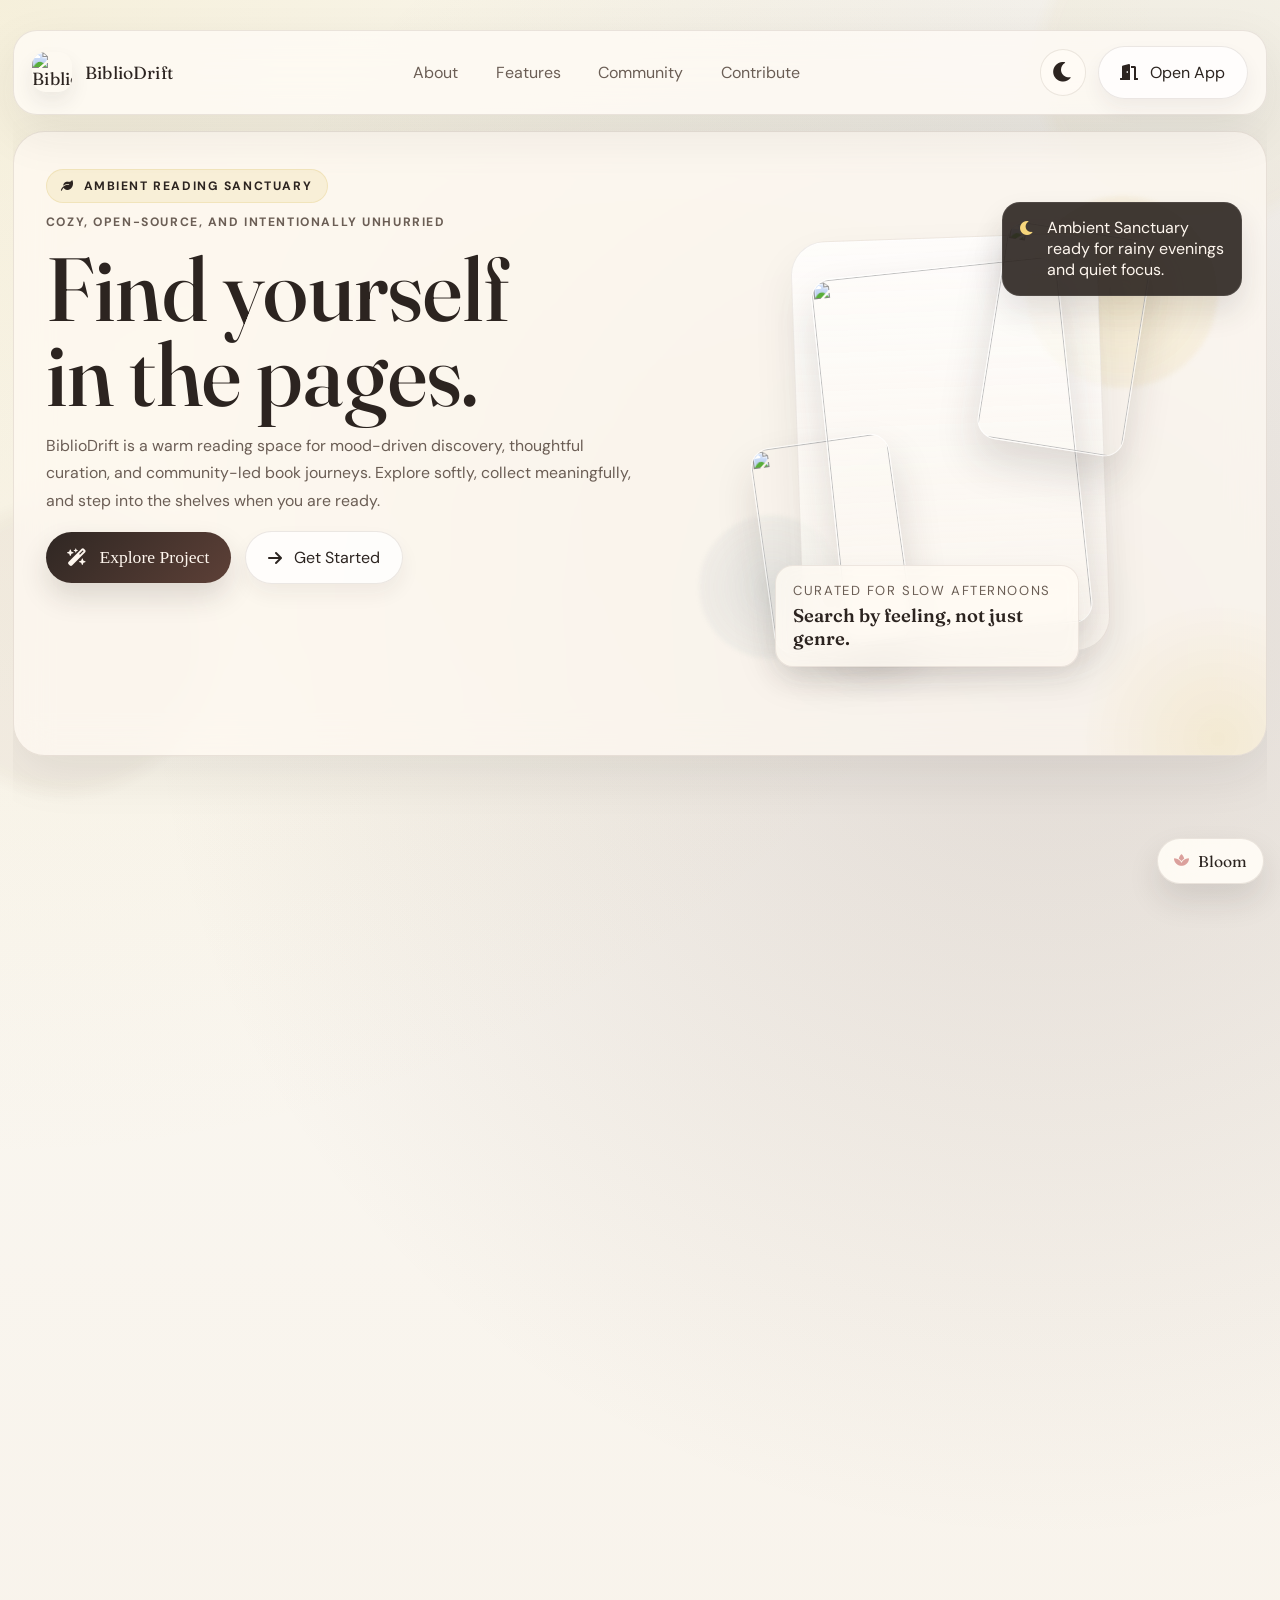
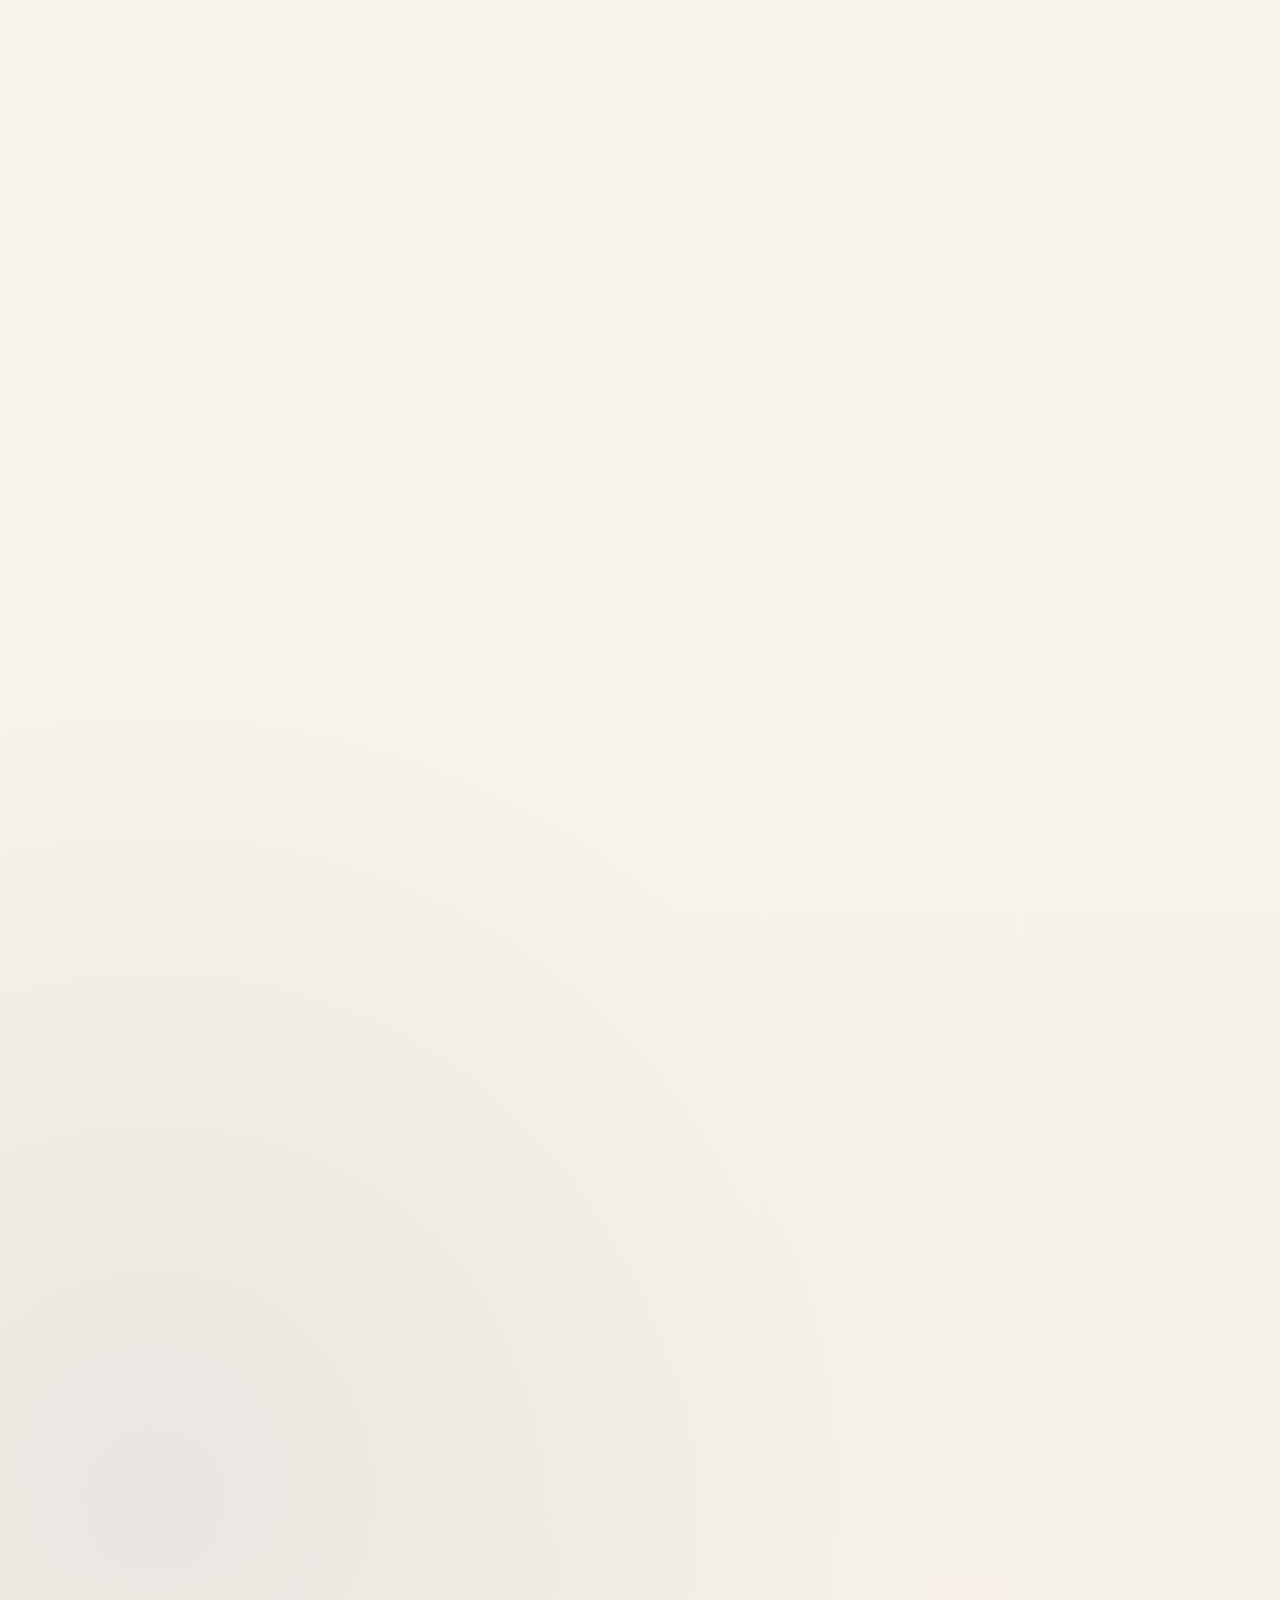
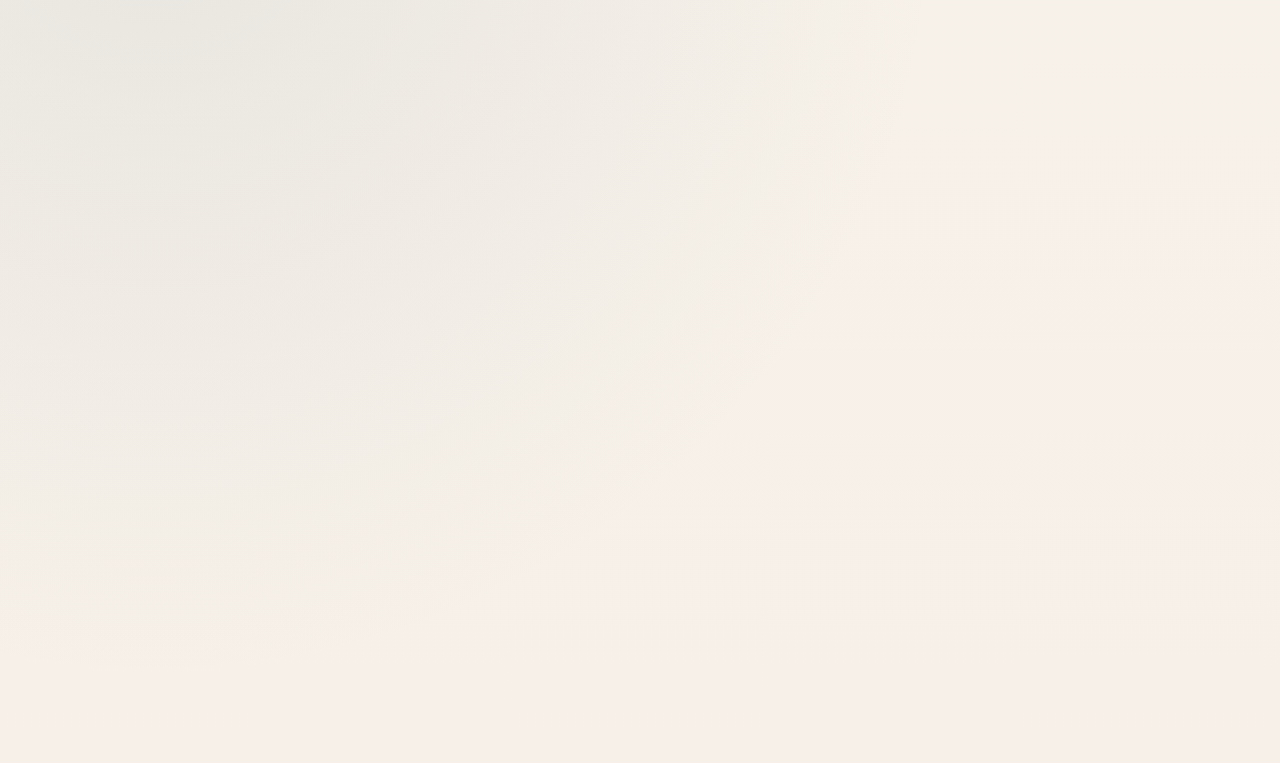
==== commit 10842c3b: "feat: Add PWA install banner to all pages (above footer and below reader links)" ====
--- a/frontend/pages/index.html
+++ b/frontend/pages/index.html
@@ -2,266 +2,2698 @@
 <html lang="en">
 
 <head>
-  <meta charset="UTF-8" />
-  <script>
-    (function () {
-      const theme = localStorage.getItem('bibliodrift_theme');
-      if (theme === 'night') {
-        document.documentElement.setAttribute('data-theme', 'night');
-      }
-    })();
-  </script>
-  <script src="https://unpkg.com/dexie/dist/dexie.js"></script>
-
-  <script src="../js/db.js"></script>
-
-  <script type="module" src="../js/app.js"></script>
-  <script src="../js/library-3d.js"></script>
-  <script src="https://unpkg.com/dexie/dist/dexie.js"></script>
-  <meta name="viewport" content="width=device-width, initial-scale=1.0" />
-  <!-- Added SEO meta description to improve search engine discoverability and click-through rates -->
-  <meta name="description" content="BiblioDrift — Discover books by mood, track your reading journey, and get AI-powered recommendations." />
-  <title>BiblioDrift | Find yourself in the pages</title>
-  <link rel="stylesheet" href="../css/style.css" />
-  <link rel="stylesheet" href="../css/keyboard-shortcuts.css" />
-  <link rel="manifest" href="../manifest.json">
-  <!-- Fonts -->
-  <link rel="preconnect" href="https://fonts.googleapis.com" />
-  <link rel="preconnect" href="https://fonts.gstatic.com" crossorigin />
-  <link
-    href="https://fonts.googleapis.com/css2?family=Playfair+Display:ital,wght@0,400;0,600;1,400&family=Georgia&display=swap"
-    rel="stylesheet" />
-  <link rel="stylesheet" href="https://cdnjs.cloudflare.com/ajax/libs/font-awesome/6.0.0/css/all.min.css" />
-
-  <!-- Security: DOMPurify for XSS prevention -->
-  <script src="https://cdn.jsdelivr.net/npm/dompurify@3.0.6/dist/purify.min.js"></script>
-  <link rel="icon" href="../assets/images/biblioDrift_favicon.png" type="image/png">
-  <!-- PWA -->
-  <link rel="manifest" href="/manifest.json">
-  <meta name="theme-color" content="#2c2420">
-  <meta name="apple-mobile-web-app-capable" content="yes">
-  <meta name="apple-mobile-web-app-status-bar-style" content="black-translucent">
-  <meta name="apple-mobile-web-app-title" content="BiblioDrift">
-  <link rel="apple-touch-icon" href="../assets/images/biblioDrift_favicon.png">
+    <meta charset="UTF-8" />
+    <meta name="viewport" content="width=device-width, initial-scale=1.0" />
+    <script>
+        (function () {
+            const theme = localStorage.getItem('bibliodrift_theme');
+            if (theme === 'night') {
+                document.documentElement.setAttribute('data-theme', 'night');
+            }
+        })();
+        
+        document.addEventListener('DOMContentLoaded', function () {
+            const btn = document.getElementById('themeToggle');
+            if (!btn) return;
+            const icon = btn.querySelector('i');
+            const STORAGE_KEY = 'bibliodrift_theme';
+            
+            function applyTheme(theme) {
+                if (theme === 'night') {
+                    document.documentElement.setAttribute('data-theme', 'night');
+                    if (icon) icon.className = 'fa-solid fa-sun';
+                } else {
+                    document.documentElement.removeAttribute('data-theme');
+                    if (icon) icon.className = 'fa-solid fa-moon';
+                }
+                localStorage.setItem(STORAGE_KEY, theme);
+            }
+            
+            btn.addEventListener('click', function () {
+                const current = document.documentElement.getAttribute('data-theme') === 'night' ? 'night' : 'light';
+                applyTheme(current === 'night' ? 'light' : 'night');
+            });
+        });
+    </script>
+    <meta name="description"
+        content="BiblioDrift is a cozy, community-driven reading sanctuary for discovering books by mood, collecting favorites, and exploring with AI-guided discovery." />
+    <meta name="theme-color" content="#2c2420" />
+    <title>BiblioDrift | A cozy reading sanctuary</title>
+    <script>
+        (function () {
+            const theme = localStorage.getItem('bibliodrift_theme');
+            if (theme === 'night') {
+                document.documentElement.setAttribute('data-theme', 'night');
+            }
+        })();
+    </script>
+    <link rel="stylesheet" href="../css/style.css" />
+    <link rel="stylesheet" href="../css/style-responsive.css" />
+    <link rel="stylesheet" href="../css/keyboard-shortcuts.css" />
+    <link rel="preconnect" href="https://fonts.googleapis.com" />
+    <link rel="preconnect" href="https://fonts.gstatic.com" crossorigin />
+    <link
+        href="https://fonts.googleapis.com/css2?family=DM+Sans:wght@400;500;700&family=Fraunces:opsz,wght@9..144,400;9..144,500;9..144,600&display=swap"
+        rel="stylesheet" />
+    <link rel="stylesheet" href="https://cdnjs.cloudflare.com/ajax/libs/font-awesome/6.0.0/css/all.min.css" />
+    <link rel="icon" href="../assets/images/biblioDrift_favicon.png" type="image/png" />
+    <link rel="stylesheet" href="../css/landing.css" />
+    <style>
+        :root {
+            --landing-bg: #f9f7f2;
+            --landing-surface: rgba(255, 250, 243, 0.72);
+            --landing-surface-strong: rgba(255, 255, 255, 0.86);
+            --landing-border: rgba(93, 64, 55, 0.12);
+            --landing-shadow: 0 18px 50px rgba(44, 36, 32, 0.08);
+            --landing-shadow-strong: 0 28px 80px rgba(44, 36, 32, 0.12);
+            --landing-gold: #d4af37;
+            --landing-wood: #5d4037;
+            --landing-ink: #2c2420;
+            --landing-muted: #6b5e55;
+            --landing-mist: #e7e1d8;
+            --landing-rain: #7f96a0;
+            --landing-rose: #dba09c;
+            --landing-forest: #6e8b74;
+            --landing-sand: #d9c0a7;
+        }
+
+        html {
+            scroll-behavior: smooth;
+        }
+
+        body.landing-page {
+            background:
+                radial-gradient(circle at top left, rgba(212, 175, 55, 0.14), transparent 28%),
+                radial-gradient(circle at 82% 16%, rgba(93, 64, 55, 0.16), transparent 26%),
+                radial-gradient(circle at 12% 78%, rgba(127, 150, 160, 0.12), transparent 24%),
+                linear-gradient(180deg, #fbfaf6 0%, #f8f3eb 44%, #f6f0e8 100%);
+            color: var(--landing-ink);
+            overflow-x: hidden;
+            font-family: "DM Sans", sans-serif;
+        }
+
+        body.landing-page::before,
+        body.landing-page::after {
+            content: "";
+            position: fixed;
+            inset: auto;
+            pointer-events: none;
+            z-index: 0;
+            border-radius: 50%;
+            filter: blur(8px);
+            opacity: 0.45;
+        }
+
+        body.landing-page::before {
+            width: 20rem;
+            height: 20rem;
+            top: -6rem;
+            right: -5rem;
+            background: rgba(212, 175, 55, 0.10);
+        }
+
+        body.landing-page::after {
+            width: 18rem;
+            height: 18rem;
+            left: -5rem;
+            bottom: 12vh;
+            background: rgba(93, 64, 55, 0.10);
+        }
+
+        body.landing-page.blossom-mode::before,
+        body.landing-page.blossom-mode::after {
+            animation: blossom-glow 8s ease-in-out infinite;
+        }
+
+        body.landing-page .landing-shell {
+            position: relative;
+            z-index: 1;
+            width: min(1320px, calc(100% - 1.6rem));
+            margin: 0.9rem auto 2.5rem;
+            padding: 1rem 0 0;
+        }
+
+        .landing-header {
+            position: sticky;
+            top: 1rem;
+            z-index: 12;
+            display: flex;
+            align-items: center;
+            justify-content: space-between;
+            gap: 1rem;
+            padding: 0.9rem 1.15rem;
+            border: 1px solid var(--landing-border);
+            border-radius: 24px;
+            background: rgba(255, 252, 246, 0.78);
+            backdrop-filter: blur(20px);
+            box-shadow: var(--landing-shadow);
+        }
+
+        .landing-brand {
+            display: inline-flex;
+            align-items: center;
+            gap: 0.8rem;
+            text-decoration: none;
+            color: var(--landing-ink);
+            font-family: "Fraunces", serif;
+            font-size: 1.1rem;
+            letter-spacing: 0.01em;
+        }
+
+        .landing-brand img {
+            width: 2.5rem;
+            height: 2.5rem;
+            border-radius: 14px;
+            box-shadow: 0 10px 20px rgba(44, 36, 32, 0.08);
+        }
+
+        .landing-nav {
+            display: flex;
+            align-items: center;
+            gap: 0.65rem;
+            flex-wrap: wrap;
+            justify-content: center;
+        }
+
+        .landing-nav a {
+            color: var(--landing-muted);
+            text-decoration: none;
+            padding: 0.5rem 0.85rem;
+            border-radius: 999px;
+            transition: background-color 0.2s ease, color 0.2s ease, transform 0.2s ease;
+        }
+
+        .landing-nav a:hover,
+        .landing-nav a:focus-visible {
+            color: var(--landing-ink);
+            background: rgba(212, 175, 55, 0.12);
+            transform: translateY(-1px);
+            outline: none;
+        }
+
+        .landing-header-actions {
+            display: flex;
+            align-items: center;
+            gap: 0.7rem;
+            flex-wrap: wrap;
+            justify-content: flex-end;
+        }
+
+        .landing-icon-btn {
+            width: 2.9rem;
+            height: 2.9rem;
+            border-radius: 999px;
+            border: 1px solid var(--landing-border);
+            background: rgba(255, 252, 246, 0.8);
+            color: var(--landing-ink);
+            display: inline-flex;
+            align-items: center;
+            justify-content: center;
+            cursor: pointer;
+            transition: transform 0.2s ease, box-shadow 0.2s ease, background-color 0.2s ease;
+        }
+
+        .landing-icon-btn:hover,
+        .landing-icon-btn:focus-visible {
+            transform: translateY(-2px);
+            background: #fff;
+            box-shadow: 0 12px 30px rgba(44, 36, 32, 0.1);
+            outline: none;
+        }
+
+        .landing-main {
+            display: grid;
+            gap: 1rem;
+            padding: 1rem 0 2rem;
+        }
+
+        .blossom-toggle {
+            position: fixed;
+            right: 1rem;
+            bottom: 1rem;
+            z-index: 25;
+            display: inline-flex;
+            align-items: center;
+            gap: 0.55rem;
+            padding: 0.78rem 1rem;
+            border-radius: 999px;
+            border: 1px solid rgba(93, 64, 55, 0.12);
+            background: rgba(255, 252, 246, 0.92);
+            color: var(--landing-ink);
+            box-shadow: 0 16px 32px rgba(44, 36, 32, 0.12);
+            backdrop-filter: blur(18px);
+            cursor: pointer;
+            transition: transform 0.2s ease, box-shadow 0.2s ease;
+        }
+
+        .blossom-toggle:hover,
+        .blossom-toggle:focus-visible {
+            transform: translateY(-2px);
+            box-shadow: 0 20px 36px rgba(44, 36, 32, 0.15);
+            outline: none;
+        }
+
+        .blossom-toggle i {
+            color: var(--landing-rose);
+        }
+
+        .blossom-toggle-label {
+            font-family: "Fraunces", serif;
+            font-size: 0.98rem;
+        }
+
+        .blossom-layer {
+            position: fixed;
+            inset: 0;
+            pointer-events: none;
+            overflow: hidden;
+            z-index: 30;
+        }
+
+        .blossom-petal {
+            position: absolute;
+            width: var(--petal-width, 0.72rem);
+            height: var(--petal-height, 1.05rem);
+            border-radius: 70% 70% 45% 45% / 85% 85% 35% 35%;
+            background:
+                radial-gradient(circle at 35% 30%, rgba(255,255,255,0.95) 0 10%, rgba(255,241,245,0.86) 14%, rgba(239,162,184,0.96) 100%),
+                linear-gradient(180deg, rgba(255,255,255,0.3), rgba(231,137,165,0.95));
+            box-shadow: 0 6px 14px rgba(220, 127, 157, 0.22);
+            opacity: 0;
+            transform: translate3d(0, 0, 0) rotate(0deg) scale(0.9);
+            animation: blossom-fall var(--petal-duration, 1800ms) cubic-bezier(.2,.8,.2,1) forwards;
+        }
+
+        .blossom-petal--large {
+            --petal-width: 0.9rem;
+            --petal-height: 1.3rem;
+        }
+
+        .blossom-petal--small {
+            --petal-width: 0.56rem;
+            --petal-height: 0.82rem;
+        }
+
+        .blossom-petal::before {
+            content: "";
+            position: absolute;
+            inset: 0.2rem 0.23rem 0.3rem;
+            border-radius: inherit;
+            background: radial-gradient(circle at 50% 35%, rgba(255,255,255,0.72), transparent 58%);
+            opacity: 0.7;
+        }
+
+        .landing-hero,
+        .landing-section,
+        .landing-footer {
+            border: 1px solid var(--landing-border);
+            border-radius: 32px;
+            background: var(--landing-surface);
+            backdrop-filter: blur(18px);
+            box-shadow: var(--landing-shadow);
+        }
+
+        .landing-hero {
+            display: grid;
+            grid-template-columns: minmax(0, 1.03fr) minmax(300px, 0.97fr);
+            gap: 1.2rem;
+            padding: clamp(1.25rem, 2.8vw, 2rem);
+            overflow: hidden;
+            position: relative;
+        }
+
+        .landing-hero::after {
+            content: "";
+            position: absolute;
+            inset: auto -6rem -8rem auto;
+            width: 18rem;
+            height: 18rem;
+            border-radius: 50%;
+            background: radial-gradient(circle, rgba(212, 175, 55, 0.14), transparent 68%);
+            pointer-events: none;
+        }
+
+        .hero-copy {
+            position: relative;
+            z-index: 1;
+            display: flex;
+            flex-direction: column;
+            gap: 1rem;
+            justify-content: center;
+            padding: 0.35rem 0;
+        }
+
+        .eyebrow-row {
+            display: flex;
+            flex-wrap: wrap;
+            gap: 0.65rem;
+            align-items: center;
+        }
+
+        .eyebrow-pill,
+        .eyebrow-note,
+        .section-kicker {
+            letter-spacing: 0.13em;
+            text-transform: uppercase;
+            font-size: 0.76rem;
+            font-weight: 700;
+        }
+
+        .eyebrow-pill {
+            display: inline-flex;
+            gap: 0.55rem;
+            align-items: center;
+            color: var(--landing-ink);
+            background: rgba(212, 175, 55, 0.12);
+            border: 1px solid rgba(212, 175, 55, 0.18);
+            border-radius: 999px;
+            padding: 0.5rem 0.9rem;
+        }
+
+        .eyebrow-note {
+            color: var(--landing-muted);
+        }
+
+        .landing-hero h1,
+        .landing-section h2 {
+            font-family: "Fraunces", serif;
+            font-weight: 500;
+            line-height: 0.95;
+            letter-spacing: 0;
+            color: var(--landing-ink);
+        }
+
+        .landing-hero h1 {
+            max-width: 9.5ch;
+            font-size: clamp(2.95rem, 7vw, 5.6rem);
+            margin: 0;
+        }
+
+        .landing-hero p,
+        .section-copy,
+        .quote-card p,
+        .workflow-step p,
+        .feature-card p,
+        .contributor-card p,
+        .landing-footer p,
+        .landing-footer a {
+            line-height: 1.75;
+            color: var(--landing-muted);
+            font-size: 0.99rem;
+        }
+
+        .landing-cta-group,
+        .contribute-actions {
+            display: flex;
+            gap: 0.9rem;
+            flex-wrap: wrap;
+            align-items: center;
+        }
+
+        .btn-ghost,
+        .btn-primary.landing-cta-primary {
+            text-decoration: none;
+            border-radius: 999px;
+            display: inline-flex;
+            align-items: center;
+            gap: 0.75rem;
+            padding: 0.95rem 1.35rem;
+            transition: transform 0.2s ease, box-shadow 0.2s ease, background-color 0.2s ease, color 0.2s ease;
+        }
+
+        .btn-primary.landing-cta-primary {
+            background: linear-gradient(135deg, #2f2723, var(--landing-wood));
+            color: #fff7ef;
+            box-shadow: 0 14px 28px rgba(44, 36, 32, 0.15);
+        }
+
+        .btn-primary.landing-cta-primary:hover,
+        .btn-primary.landing-cta-primary:focus-visible,
+        .btn-ghost:hover,
+        .btn-ghost:focus-visible {
+            transform: translateY(-2px);
+            outline: none;
+        }
+
+        .btn-ghost {
+            color: var(--landing-ink);
+            background: rgba(255, 255, 255, 0.75);
+            border: 1px solid var(--landing-border);
+            box-shadow: 0 10px 20px rgba(44, 36, 32, 0.06);
+        }
+
+        .btn-ghost:hover,
+        .btn-ghost:focus-visible {
+            background: #fff;
+            box-shadow: 0 16px 30px rgba(44, 36, 32, 0.08);
+        }
+
+        .hero-metrics {
+            display: grid;
+            grid-template-columns: repeat(3, minmax(0, 1fr));
+            gap: 0.6rem;
+            margin-top: 0.1rem;
+            max-width: 34rem;
+        }
+
+        .metric-card,
+        .section-chip,
+        .testimonial-card,
+        .feature-card,
+        .contributor-card,
+        .workflow-step,
+        .about-card,
+        .quote-card {
+            border: 1px solid rgba(93, 64, 55, 0.10);
+            background: var(--landing-surface-strong);
+            box-shadow: 0 14px 36px rgba(44, 36, 32, 0.06);
+        }
+
+        .metric-card {
+            border-radius: 20px;
+            padding: 0.95rem 1rem;
+            display: grid;
+            gap: 0.25rem;
+            min-height: 7rem;
+        }
+
+        .metric-card strong {
+            color: var(--landing-ink);
+            font-family: "Fraunces", serif;
+            font-size: clamp(1.8rem, 4vw, 2.45rem);
+            line-height: 1;
+        }
+
+        .metric-card span {
+            color: var(--landing-muted);
+            font-size: 0.95rem;
+        }
+
+        .hero-visual {
+            position: relative;
+            min-height: 31rem;
+            display: grid;
+            align-items: center;
+            justify-items: center;
+        }
+
+        .hero-orb {
+            position: absolute;
+            border-radius: 50%;
+            filter: blur(2px);
+            animation: floatOrb 10s ease-in-out infinite;
+        }
+
+        .orb-one {
+            width: 12rem;
+            height: 12rem;
+            top: 2rem;
+            right: 1rem;
+            background: radial-gradient(circle, rgba(212, 175, 55, 0.18), rgba(212, 175, 55, 0.04));
+        }
+
+        .orb-two {
+            width: 9rem;
+            height: 9rem;
+            bottom: 4rem;
+            left: 2rem;
+            background: radial-gradient(circle, rgba(127, 150, 160, 0.18), rgba(127, 150, 160, 0.03));
+            animation-delay: -3s;
+        }
+
+        .hero-book-stack {
+            position: relative;
+            width: min(100%, 24rem);
+            min-height: 30rem;
+            display: grid;
+            place-items: center;
+        }
+
+        .hero-book-stack::before {
+            content: "";
+            position: absolute;
+            inset: 7% 10% 6% 10%;
+            border-radius: 34px;
+            background: linear-gradient(180deg, rgba(255, 255, 255, 0.72), rgba(255, 250, 243, 0.42));
+            border: 1px solid rgba(93, 64, 55, 0.09);
+            box-shadow: inset 0 1px 0 rgba(255, 255, 255, 0.5), 0 22px 44px rgba(44, 36, 32, 0.08);
+            transform: rotate(-2deg);
+        }
+
+        .hero-book {
+            position: absolute;
+            border-radius: 20px;
+            overflow: hidden;
+            border: 1px solid rgba(255, 255, 255, 0.65);
+            box-shadow: 0 22px 40px rgba(44, 36, 32, 0.15);
+            animation: floatCard 8s ease-in-out infinite;
+        }
+
+        .hero-book img {
+            width: 100%;
+            height: 100%;
+            object-fit: cover;
+            display: block;
+        }
+
+        .book-large {
+            width: 15.5rem;
+            height: 23rem;
+            transform: rotate(-6deg) translateY(0.5rem);
+            z-index: 2;
+        }
+
+        .book-small-top {
+            width: 9.25rem;
+            height: 13.75rem;
+            top: 1.6rem;
+            right: 0.25rem;
+            transform: rotate(9deg);
+            animation-delay: -1.5s;
+            z-index: 3;
+        }
+
+        .book-small-bottom {
+            width: 8.75rem;
+            height: 13rem;
+            left: 0.2rem;
+            bottom: 2.2rem;
+            transform: rotate(-8deg);
+            animation-delay: -2.8s;
+            z-index: 1;
+        }
+
+        .hero-caption {
+            position: absolute;
+            left: 1rem;
+            bottom: 1rem;
+            width: min(19rem, 88%);
+            padding: 1rem 1.1rem;
+            border-radius: 18px;
+            background: rgba(255, 250, 243, 0.82);
+            backdrop-filter: blur(10px);
+            border: 1px solid rgba(93, 64, 55, 0.1);
+            box-shadow: 0 12px 28px rgba(44, 36, 32, 0.08);
+            z-index: 4;
+        }
+
+        .hero-caption span,
+        .hero-caption strong,
+        .hero-note {
+            display: block;
+        }
+
+        .hero-caption span {
+            color: var(--landing-muted);
+            font-size: 0.82rem;
+            text-transform: uppercase;
+            letter-spacing: 0.12em;
+            margin-bottom: 0.35rem;
+        }
+
+        .hero-caption strong {
+            color: var(--landing-ink);
+            font-family: "Fraunces", serif;
+            font-weight: 600;
+            font-size: 1.15rem;
+            line-height: 1.25;
+        }
+
+        .hero-note {
+            position: absolute;
+            right: -0.5rem;
+            top: 2.4rem;
+            max-width: 15rem;
+            padding: 0.9rem 1rem;
+            border-radius: 18px;
+            background: rgba(44, 36, 32, 0.9);
+            color: #fff7ef;
+            border: 1px solid rgba(255, 255, 255, 0.08);
+            box-shadow: 0 16px 30px rgba(44, 36, 32, 0.12);
+            display: flex;
+            gap: 0.75rem;
+            align-items: flex-start;
+            z-index: 5;
+        }
+
+        .hero-note i {
+            color: #f6d67b;
+            margin-top: 0.15rem;
+        }
+
+        .landing-section {
+            padding: clamp(1.15rem, 2.6vw, 1.8rem);
+        }
+
+        .section-header {
+            display: flex;
+            gap: 1rem;
+            justify-content: space-between;
+            align-items: end;
+            margin-bottom: 1.35rem;
+            flex-wrap: wrap;
+        }
+
+        .section-header h2 {
+            margin-top: 0.2rem;
+            font-size: clamp(1.85rem, 4vw, 3rem);
+            max-width: 13ch;
+        }
+
+        .section-header p,
+        .section-header span {
+            color: var(--landing-muted);
+        }
+
+        .community-title-inline {
+            max-width: none;
+            white-space: nowrap;
+            display: inline-block;
+            width: auto;
+            text-align: left;
+            color: var(--landing-ink);
+            font-size: clamp(2rem, 4.5vw, 3.25rem);
+            line-height: 1.08;
+            margin: 0.25rem 0 0;
+        }
+
+        @media (max-width: 720px) {
+            .community-title-inline {
+                white-space: normal;
+                font-size: clamp(1.8rem, 6vw, 2.35rem);
+            }
+        }
+
+        .community-header-row {
+            display: flex;
+            align-items: center;
+            gap: 1rem;
+            flex-wrap: wrap;
+            justify-content: space-between;
+        }
+
+        .community-header-row > div {
+            flex: 1 1 auto;
+            text-align: left;
+        }
+
+        .community-header-row .section-chip {
+            margin: 0;
+            flex: 0 0 auto;
+        }
+
+        @media (max-width: 720px) {
+            .community-header-row {
+                justify-content: center;
+            }
+
+            .community-header-row > div {
+                text-align: center;
+            }
+        }
+
+        .section-chip {
+            display: inline-flex;
+            gap: 0.55rem;
+            align-items: center;
+            border-radius: 999px;
+            padding: 0.6rem 0.9rem;
+            white-space: nowrap;
+        }
+
+        .about-grid,
+        .feature-grid,
+        .community-grid,
+        .testimonial-grid,
+        .workflow-grid,
+        .footer-grid {
+            display: grid;
+            gap: 1rem;
+        }
+
+        .about-grid {
+            grid-template-columns: minmax(0, 1.08fr) minmax(0, 0.92fr);
+            align-items: stretch;
+            gap: 0.85rem;
+        }
+
+        .about-feature-stack {
+            display: grid;
+            gap: 0.85rem;
+            align-content: start;
+        }
+
+        .about-card,
+        .feature-card,
+        .contributor-card,
+        .workflow-step,
+        .quote-card,
+        .testimonial-card {
+            border-radius: 24px;
+            padding: 1.25rem;
+            transition: transform 0.25s ease, box-shadow 0.25s ease, border-color 0.25s ease;
+        }
+
+        .about-card:hover,
+        .feature-card:hover,
+        .contributor-card:hover,
+        .workflow-step:hover,
+        .quote-card:hover,
+        .testimonial-card:hover {
+            transform: translateY(-3px);
+            box-shadow: var(--landing-shadow-strong);
+            border-color: rgba(212, 175, 55, 0.18);
+        }
+
+        .about-card {
+            display: grid;
+            gap: 0.7rem;
+            align-content: center;
+            padding: 1.35rem 1.35rem;
+            position: relative;
+            overflow: hidden;
+            background:
+                radial-gradient(circle at top right, rgba(212, 175, 55, 0.08), transparent 30%),
+                linear-gradient(180deg, rgba(255, 255, 255, 0.92), rgba(255, 252, 246, 0.84));
+            border-color: rgba(93, 64, 55, 0.08);
+            box-shadow: 0 20px 50px rgba(44, 36, 32, 0.07);
+        }
+
+        .about-card::after {
+            content: "";
+            position: absolute;
+            inset: auto -4rem -4rem auto;
+            width: 10rem;
+            height: 10rem;
+            border-radius: 50%;
+            background: radial-gradient(circle, rgba(127, 150, 160, 0.12), transparent 68%);
+            pointer-events: none;
+        }
+
+        .about-card>* {
+            position: relative;
+            z-index: 1;
+        }
+
+        .about-card .section-kicker {
+            color: var(--landing-gold);
+            margin-bottom: 0.05rem;
+        }
+
+        .about-lede {
+            margin: 0;
+            max-width: 16ch;
+            font-family: "Fraunces", serif;
+            font-size: clamp(1.45rem, 2.7vw, 2rem);
+            line-height: 1.12;
+            color: var(--landing-ink);
+            letter-spacing: 0.01em;
+        }
+
+        .about-card .section-copy {
+            margin: 0;
+            max-width: 52ch;
+            line-height: 1.65;
+            font-size: 0.96rem;
+        }
+
+        .about-card .section-copy+.section-copy {
+            margin-top: -0.15rem;
+        }
+
+        .about-header {
+            align-items: center;
+            margin-bottom: 1rem;
+        }
+
+        .about-heading-content {
+            display: grid;
+            gap: 0.9rem;
+            max-width: 48rem;
+        }
+
+        .about-heading-content h2 {
+            max-width: 12ch;
+        }
+
+        .about-subtext {
+            max-width: 40rem;
+            margin: 0;
+            font-size: 0.99rem;
+            line-height: 1.72;
+        }
+
+        .about-cta-row {
+            display: flex;
+            gap: 0.75rem;
+            flex-wrap: wrap;
+        }
+
+        .primary-about-btn,
+        .secondary-about-btn {
+            text-decoration: none;
+            border-radius: 999px;
+            display: inline-flex;
+            align-items: center;
+            justify-content: center;
+            gap: 0.65rem;
+            padding: 0.88rem 1.2rem;
+            transition: transform 0.2s ease, box-shadow 0.2s ease, background-color 0.2s ease, color 0.2s ease;
+        }
+
+        .primary-about-btn {
+            background: linear-gradient(135deg, #2f2723, var(--landing-wood));
+            color: #fff7ef;
+            box-shadow: 0 14px 28px rgba(44, 36, 32, 0.14);
+        }
+
+        .secondary-about-btn {
+            background: rgba(255, 255, 255, 0.76);
+            color: var(--landing-ink);
+            border: 1px solid rgba(93, 64, 55, 0.12);
+            box-shadow: 0 10px 20px rgba(44, 36, 32, 0.06);
+        }
+
+        .primary-about-btn:hover,
+        .primary-about-btn:focus-visible,
+        .secondary-about-btn:hover,
+        .secondary-about-btn:focus-visible {
+            transform: translateY(-2px);
+            outline: none;
+        }
+
+        .secondary-about-btn:hover,
+        .secondary-about-btn:focus-visible {
+            background: #fff;
+            box-shadow: 0 16px 30px rgba(44, 36, 32, 0.08);
+        }
+
+        .about-floating-chip {
+            display: inline-flex;
+            align-items: center;
+            gap: 0.65rem;
+            justify-self: end;
+            padding: 0.8rem 1rem;
+            border-radius: 999px;
+            border: 1px solid rgba(93, 64, 55, 0.1);
+            background: rgba(255, 252, 246, 0.82);
+            color: var(--landing-ink);
+            box-shadow: 0 12px 24px rgba(44, 36, 32, 0.06);
+        }
+
+        .about-floating-chip i {
+            color: var(--landing-wood);
+        }
+
+        .about-mini,
+        .about-bridge,
+        .about-aside {
+            display: none;
+        }
+
+        .about-mood-row {
+            display: grid;
+            grid-template-columns: repeat(3, minmax(0, 1fr));
+            gap: 0.55rem;
+            margin-top: 0.15rem;
+        }
+
+        .about-mood-pill,
+        .workflow-step span,
+        .quote-card span {
+            display: inline-flex;
+            align-items: center;
+            justify-content: center;
+        }
+
+        .about-mood-pill {
+            gap: 0.45rem;
+            padding: 0.75rem 0.85rem;
+            border-radius: 16px;
+            background:
+                linear-gradient(180deg, rgba(255, 255, 255, 0.94), rgba(255, 252, 246, 0.86));
+            box-shadow: 0 12px 26px rgba(44, 36, 32, 0.05);
+            border-color: rgba(93, 64, 55, 0.08);
+            color: var(--landing-ink);
+            font-size: 0.86rem;
+            line-height: 1.2;
+            text-align: center;
+        }
+
+        .about-mood-pill:nth-child(1) {
+            background: linear-gradient(180deg, rgba(255, 250, 243, 0.98), rgba(248, 239, 230, 0.92));
+        }
+
+        .about-mood-pill:nth-child(2) {
+            background: linear-gradient(180deg, rgba(247, 242, 255, 0.98), rgba(236, 229, 248, 0.92));
+        }
+
+        .about-mood-pill:nth-child(3) {
+            background: linear-gradient(180deg, rgba(242, 249, 246, 0.98), rgba(227, 239, 233, 0.92));
+        }
+
+        .about-mood-pill:nth-child(1) i { color: #b66b2f; }
+        .about-mood-pill:nth-child(2) i { color: #7f96a0; }
+        .about-mood-pill:nth-child(3) i { color: #6e8b74; }
+
+        .about-mood-pill i {
+            color: var(--landing-wood);
+        }
+
+        .mini-feature-card {
+            display: grid;
+            grid-template-columns: auto 1fr;
+            gap: 0.9rem;
+            align-items: start;
+            padding: 1rem 1.05rem;
+            border-radius: 22px;
+            background:
+                linear-gradient(180deg, rgba(255, 255, 255, 0.94), rgba(255, 252, 246, 0.86));
+            border: 1px solid rgba(93, 64, 55, 0.08);
+            box-shadow: 0 12px 26px rgba(44, 36, 32, 0.05);
+        }
+
+        .mini-feature-icon {
+            width: 2.8rem;
+            height: 2.8rem;
+            border-radius: 14px;
+            display: grid;
+            place-items: center;
+            background: rgba(212, 175, 55, 0.12);
+            color: var(--landing-wood);
+            box-shadow: inset 0 1px 0 rgba(255, 255, 255, 0.45);
+        }
+
+        .about-feature-stack .mini-feature-card:nth-child(1) .mini-feature-icon {
+            background: rgba(212, 175, 55, 0.16);
+            color: #8b5e34;
+        }
+
+        .about-feature-stack .mini-feature-card:nth-child(2) .mini-feature-icon {
+            background: rgba(127, 150, 160, 0.16);
+            color: #5f7280;
+        }
+
+        .about-feature-stack .mini-feature-card:nth-child(3) .mini-feature-icon {
+            background: rgba(110, 139, 116, 0.16);
+            color: #56715d;
+        }
+
+        .mini-feature-card h3 {
+            color: var(--landing-ink);
+            font-family: "Fraunces", serif;
+            font-size: 1.12rem;
+            font-weight: 600;
+            margin: 0 0 0.25rem;
+        }
+
+        .mini-feature-card p {
+            margin: 0;
+            color: var(--landing-muted);
+            line-height: 1.65;
+            font-size: 0.95rem;
+        }
+
+        #about-project .section-header {
+            margin-bottom: 0.65rem;
+        }
+
+        #about-project .section-copy+.section-copy {
+            margin-top: -0.2rem;
+        }
+
+        #about-project .section-kicker {
+            margin-bottom: 0.15rem;
+        }
+
+        .about-mood-pill i,
+        .feature-card i,
+        .workflow-step span,
+        .quote-card i {
+            color: var(--landing-wood);
+        }
+
+        .about-mood-pill strong,
+        .feature-card h3,
+        .contributor-card h3,
+        .workflow-step h3 {
+            color: var(--landing-ink);
+            font-family: "Fraunces", serif;
+            font-size: 1.25rem;
+            font-weight: 600;
+            margin: 0;
+        }
+
+        .feature-card p,
+        .contributor-card p,
+        .workflow-step p,
+        .quote-card p,
+        .testimonial-card p {
+            margin: 0;
+        }
+
+        .about-mini i {
+            width: 2.6rem;
+            height: 2.6rem;
+            border-radius: 12px;
+            display: grid;
+            place-items: center;
+            background: rgba(212, 175, 55, 0.12);
+            margin-top: 0.2rem;
+        }
+
+        /* Feature grid + animated cards */
+        .feature-grid {
+            grid-template-columns: repeat(4, minmax(0, 1fr));
+            gap: 1rem;
+        }
+
+        @keyframes feature-fade-up {
+            from { opacity: 0; transform: translateY(10px) scale(0.995); }
+            to { opacity: 1; transform: translateY(0) scale(1); }
+        }
+
+        .feature-card {
+            position: relative;
+            display: grid;
+            gap: 0.9rem;
+            padding: 1.6rem;
+            background:
+                radial-gradient(circle at top right, rgba(212, 175, 55, 0.08), transparent 28%),
+                var(--landing-surface-strong);
+            border-radius: 24px;
+            opacity: 0;
+            transform: translateY(10px) scale(0.995);
+            animation: feature-fade-up 520ms cubic-bezier(.2,.8,.2,1) forwards;
+            transition: transform 0.28s cubic-bezier(.2,.8,.2,1), box-shadow 0.28s ease, border-color 0.28s ease;
+            overflow: hidden;
+        }
+
+        .feature-card::before{
+            content: "";
+            position: absolute;
+            left: 1rem;
+            top: 0.7rem;
+            width: 46%;
+            height: 46px;
+            border-radius: 12px;
+            background: linear-gradient(90deg, rgba(212,175,55,0.14), rgba(255,255,255,0.0));
+            filter: blur(6px);
+            opacity: 0.9;
+            pointer-events: none;
+        }
+
+        /* Staggered entrance for the four feature cards */
+        #key-features .feature-card:nth-child(1){ animation-delay: 120ms; }
+        #key-features .feature-card:nth-child(2){ animation-delay: 240ms; }
+        #key-features .feature-card:nth-child(3){ animation-delay: 360ms; }
+        #key-features .feature-card:nth-child(4){ animation-delay: 480ms; }
+
+        .feature-card:hover {
+            transform: translateY(-8px) scale(1.006);
+            box-shadow: 0 18px 40px rgba(44,36,32,0.08);
+            border-color: rgba(212, 175, 55, 0.12);
+        }
+
+        .feature-card i {
+            width: 3.4rem;
+            height: 3.4rem;
+            border-radius: 14px;
+            display: grid;
+            place-items: center;
+            background: linear-gradient(180deg, rgba(255,255,255,0.9), rgba(212,175,55,0.06));
+            color: var(--landing-wood);
+            font-size: 1.08rem;
+            box-shadow: inset 0 1px 0 rgba(255, 255, 255, 0.45);
+            transition: transform 0.22s ease, box-shadow 0.22s ease, background 0.22s ease;
+        }
+
+        .feature-card:hover i { transform: scale(1.08) translateY(-2px); box-shadow: 0 10px 26px rgba(44,36,32,0.07); }
+
+        .feature-card h3 {
+            margin: 0.15rem 0 0.35rem;
+            font-size: 1.15rem;
+            line-height: 1.12;
+            font-weight: 600;
+            color: var(--landing-ink);
+        }
+
+        .feature-card p { color: var(--landing-muted); margin: 0; }
+
+        .feature-card:focus {
+            outline: none;
+            box-shadow: 0 0 0 4px rgba(212,175,55,0.12), 0 12px 30px rgba(44,36,32,0.06);
+            transform: translateY(-6px) scale(1.004);
+        }
+
+        @media (prefers-reduced-motion: reduce) {
+            .feature-card { animation: none !important; transition: none !important; transform: none !important; opacity: 1 !important; }
+            .feature-card:hover, .feature-card:focus { transform: none; box-shadow: none; }
+        }
+
+        .community-grid {
+            grid-template-columns: repeat(4, minmax(0, 1fr));
+            gap: 0.85rem;
+        }
+
+        .contributor-card {
+            display: grid;
+            gap: 0.9rem;
+            text-align: left;
+            background:
+                linear-gradient(180deg, rgba(255, 255, 255, 0.92), rgba(255, 252, 246, 0.84));
+        }
+
+        /* Carousel styles for community section */
+        .community-carousel { display:flex; align-items:center; gap:12px; max-width:980px; margin:0 auto; }
+        .community-track { display:flex; width:100%; overflow:hidden; scroll-behavior:smooth; }
+        .community-track .contributor-card { flex:0 0 100%; box-sizing:border-box; padding:1.15rem; border-radius:16px; }
+        .carousel-btn { background:var(--landing-surface); border:1px solid rgba(0,0,0,0.04); width:38px; height:38px; border-radius:999px; display:grid; place-items:center; cursor:pointer; }
+        .carousel-btn:hover { transform: translateY(-2px); box-shadow:0 8px 20px rgba(44,36,32,0.06); }
+        .carousel-dots { display:flex; gap:8px; justify-content:center; width:100%; margin-top:10px; }
+        .carousel-dot { width:8px; height:8px; background:rgba(0,0,0,0.12); border-radius:999px; cursor:pointer; }
+        .carousel-dot.active { background:var(--landing-gold); box-shadow:0 4px 10px rgba(212,175,55,0.12); }
+
+        @media (max-width: 880px) {
+            .community-carousel { gap:8px; }
+            .carousel-btn { width:34px; height:34px; }
+        }
+
+        /* Live contributors list */
+        .contributors-list { display:block; max-width:980px; margin:0 auto; padding:0.6rem 0; }
+        .contributors-loading { color: var(--landing-muted); padding:0.8rem 0; text-align:center; }
+        .contributors-grid { display:flex; gap:1rem; flex-wrap:wrap; justify-content:center; align-items:center; }
+        .contributors-slider { position:relative; overflow:hidden; padding:12px 0; }
+        .slider-track { display:flex; align-items:center; will-change:transform; }
+        .slide { flex:0 0 auto; box-sizing:border-box; display:flex; justify-content:center; padding:0 12px; }
+        .contributor-item { display:flex; gap:0.8rem; align-items:center; padding:0.4rem 0.6rem; text-decoration:none; color:var(--landing-ink); border-radius:12px; transition:transform 0.18s ease, box-shadow 0.18s ease; }
+        .contributor-avatar-img { width:96px; height:96px; border-radius:999px; object-fit:cover; box-shadow: 0 12px 28px rgba(44,36,32,0.08); }
+        .contributor-meta { display:flex; flex-direction:column; }
+        .contributor-name { font-weight:700; font-family:"Fraunces", serif; font-size:0.96rem; }
+        .contrib-count { color:var(--landing-muted); font-size:0.82rem; }
+        .contributors-toggle { position:absolute; right:12px; bottom:6px; background:rgba(255,255,255,0.9); border-radius:999px; padding:6px 10px; font-size:13px; box-shadow:0 6px 18px rgba(44,36,32,0.06); cursor:pointer; }
+        .contributor-item { display:flex; gap:0.8rem; align-items:center; padding:0.5rem 0.6rem; text-decoration:none; color:var(--landing-ink); border-radius:12px; transition:transform 0.18s ease, box-shadow 0.18s ease; }
+        .contributor-item:hover { transform: translateY(-4px); box-shadow: 0 8px 28px rgba(44,36,32,0.06); }
+        .contributor-avatar-img { width:64px; height:64px; border-radius:999px; object-fit:cover; box-shadow: 0 8px 18px rgba(44,36,32,0.06); }
+        .contributor-meta { display:flex; flex-direction:column; }
+        .contributor-name { font-weight:700; font-family:"Fraunces", serif; font-size:0.98rem; }
+        .contrib-count { color:var(--landing-muted); font-size:0.88rem; }
+
+        @media (max-width:640px){ .contributor-avatar-img{width:52px;height:52px} .contributor-item{gap:0.6rem} }
+
+        .contributor-avatar {
+            width: 3.25rem;
+            height: 3.25rem;
+            border-radius: 16px;
+            font-family: "Fraunces", serif;
+            font-size: 1.1rem;
+            letter-spacing: 0.05em;
+            color: #fff7ef;
+            box-shadow: 0 14px 28px rgba(44, 36, 32, 0.12);
+            display: grid;
+            place-items: center;
+        }
+
+        .avatar-amber {
+            background: linear-gradient(135deg, #5d4037, #d4af37);
+        }
+
+        .avatar-rose {
+            background: linear-gradient(135deg, #8d5f58, #dba09c);
+        }
+
+        .avatar-forest {
+            background: linear-gradient(135deg, #547161, #6e8b74);
+        }
+
+        .avatar-mist {
+            background: linear-gradient(135deg, #6f7f88, #a9bcc3);
+        }
+
+        .testimonial-grid {
+            grid-template-columns: repeat(3, minmax(0, 1fr));
+            gap: 0.85rem;
+        }
+
+        .reader-experience-intro {
+            max-width: 48rem;
+            margin: 0.35rem auto 1rem;
+            text-align: center;
+            color: var(--landing-muted);
+            line-height: 1.7;
+            font-size: 0.99rem;
+        }
+
+        .quote-card {
+            display: grid;
+            gap: 0.8rem;
+            position: relative;
+            overflow: hidden;
+            padding-top: 1.45rem;
+            background:
+                radial-gradient(circle at top right, rgba(127, 150, 160, 0.08), transparent 24%),
+                var(--landing-surface-strong);
+        }
+
+        .quote-card::before {
+            content: "\f10d";
+            font-family: "Font Awesome 6 Free";
+            font-weight: 900;
+            position: absolute;
+            top: 1rem;
+            right: 1.15rem;
+            color: rgba(212, 175, 55, 0.18);
+            font-size: 1.1rem;
+        }
+
+        .quote-card p {
+            font-size: 1rem;
+            color: var(--landing-ink);
+            line-height: 1.75;
+        }
+
+        .quote-card span {
+            justify-content: flex-start;
+            color: var(--landing-muted);
+            font-size: 0.95rem;
+            padding-top: 0.35rem;
+            border-top: 1px solid rgba(93, 64, 55, 0.08);
+        }
+
+        .workflow-grid {
+            grid-template-columns: repeat(3, minmax(0, 1fr));
+            gap: 0.85rem;
+        }
+
+        .workflow-step {
+            position: relative;
+            overflow: hidden;
+            background:
+                radial-gradient(circle at top right, rgba(212, 175, 55, 0.08), transparent 24%),
+                var(--landing-surface-strong);
+        }
+
+        .workflow-step span {
+            width: 3rem;
+            height: 3rem;
+            border-radius: 50%;
+            background: rgba(212, 175, 55, 0.12);
+            color: var(--landing-ink);
+            font-family: "Fraunces", serif;
+            font-size: 0.95rem;
+            margin-bottom: 0.8rem;
+        }
+
+        .workflow-step::after {
+            content: "";
+            position: absolute;
+            inset: auto -3rem -3rem auto;
+            width: 8rem;
+            height: 8rem;
+            border-radius: 50%;
+            background: radial-gradient(circle, rgba(212, 175, 55, 0.13), transparent 70%);
+        }
+
+        .landing-footer {
+            padding: clamp(1.25rem, 3vw, 2rem);
+            display: grid;
+            gap: 0.95rem;
+        }
+
+        .footer-banner {
+            display: flex;
+            align-items: center;
+            justify-content: space-between;
+            gap: 1rem;
+            padding: 0.95rem 1rem;
+            border-radius: 24px;
+            background:
+                linear-gradient(135deg, rgba(255,255,255,0.96), rgba(255,250,243,0.88)),
+                radial-gradient(circle at top right, rgba(212,175,55,0.12), transparent 32%);
+            border: 1px solid rgba(93, 64, 55, 0.08);
+            box-shadow: 0 18px 40px rgba(44, 36, 32, 0.07);
+        }
+
+        .footer-banner h2 {
+            margin: 0 0 0.2rem;
+            color: var(--landing-ink);
+            font-family: "Fraunces", serif;
+            font-size: 1.2rem;
+        }
+
+        .footer-banner p {
+            margin: 0;
+            color: var(--landing-muted);
+            line-height: 1.55;
+            max-width: 52ch;
+        }
+
+        .footer-banner-actions {
+            display: flex;
+            gap: 0.65rem;
+            flex-wrap: wrap;
+        }
+
+        .footer-banner-kicker {
+            display: inline-flex;
+            align-items: center;
+            gap: 0.4rem;
+            margin-bottom: 0.45rem;
+            padding: 0.35rem 0.65rem;
+            border-radius: 999px;
+            background: rgba(212,175,55,0.12);
+            color: var(--landing-wood);
+            font-size: 0.85rem;
+            font-weight: 600;
+        }
+
+        .footer-pill {
+            display: inline-flex;
+            align-items: center;
+            gap: 0.45rem;
+            padding: 0.66rem 0.9rem;
+            border-radius: 999px;
+            text-decoration: none;
+            border: 1px solid rgba(93, 64, 55, 0.1);
+            background: rgba(255, 255, 255, 0.8);
+            color: var(--landing-ink);
+            transition: transform 0.2s ease, box-shadow 0.2s ease;
+        }
+
+        .footer-pill:hover,
+        .footer-pill:focus-visible {
+            transform: translateY(-2px);
+            box-shadow: 0 12px 24px rgba(44, 36, 32, 0.08);
+            outline: none;
+        }
+
+        .footer-grid {
+            grid-template-columns: minmax(0, 1.1fr) repeat(3, minmax(0, 0.75fr));
+            gap: 1rem;
+            padding: 1rem;
+            border-radius: 24px;
+            background: rgba(255,255,255,0.58);
+            border: 1px solid rgba(93, 64, 55, 0.06);
+        }
+
+        .footer-block {
+            display: grid;
+            gap: 0.85rem;
+            align-content: start;
+        }
+
+        .footer-block h3 {
+            color: var(--landing-ink);
+            font-family: "Fraunces", serif;
+            font-size: 1.2rem;
+            font-weight: 600;
+            margin: 0;
+        }
+
+        .footer-links {
+            display: grid;
+            gap: 0.5rem;
+        }
+
+        .footer-links a,
+        .social-links a {
+            color: var(--landing-muted);
+            text-decoration: none;
+            transition: color 0.2s ease, transform 0.2s ease, background-color 0.2s ease;
+        }
+
+        .footer-links a:hover,
+        .footer-links a:focus-visible,
+        .social-links a:hover,
+        .social-links a:focus-visible {
+            color: var(--landing-ink);
+            transform: translateY(-1px);
+            outline: none;
+        }
+
+        .social-links {
+            display: flex;
+            gap: 0.8rem;
+            flex-wrap: wrap;
+        }
+
+        .social-links a {
+            width: 2.75rem;
+            height: 2.75rem;
+            border-radius: 999px;
+            border: 1px solid rgba(93, 64, 55, 0.12);
+            display: grid;
+            place-items: center;
+            background: rgba(255, 255, 255, 0.76);
+        }
+
+        .social-links a:hover,
+        .social-links a:focus-visible {
+            background: #fff;
+        }
+
+        .footer-bottom {
+            display: flex;
+            gap: 1rem;
+            align-items: center;
+            justify-content: space-between;
+            flex-wrap: wrap;
+            padding: 0.85rem 1rem 0;
+            border-top: 1px solid rgba(93, 64, 55, 0.08);
+        }
+
+        .footer-meta {
+            display: inline-flex;
+            align-items: center;
+            gap: 0.5rem;
+            color: var(--landing-muted);
+        }
+
+        .footer-meta strong {
+            color: var(--landing-ink);
+            font-weight: 600;
+        }
+
+        .footer-bottom a {
+            color: var(--landing-ink);
+            text-decoration-color: rgba(93, 64, 55, 0.28);
+            text-underline-offset: 0.18em;
+        }
+
+        .footer-bottom a:hover,
+        .footer-bottom a:focus-visible {
+            color: var(--landing-wood);
+            outline: none;
+        }
+
+        .footer-link-row {
+            display: inline-flex;
+            align-items: center;
+            gap: 0.6rem;
+            flex-wrap: wrap;
+        }
+
+        .footer-link-row a {
+            padding: 0.2rem 0;
+        }
+
+        .landing-anchors {
+            display: flex;
+            justify-content: center;
+            flex-wrap: wrap;
+            gap: 0.65rem;
+            padding: 0.95rem 1rem;
+        }
+
+        .landing-anchors a {
+            text-decoration: none;
+            color: var(--landing-muted);
+            padding: 0.55rem 0.9rem;
+            border-radius: 999px;
+            border: 1px solid transparent;
+            background: rgba(255, 255, 255, 0.68);
+            transition: transform 0.2s ease, background-color 0.2s ease, color 0.2s ease, border-color 0.2s ease;
+        }
+
+        .landing-anchors a:hover,
+        .landing-anchors a:focus-visible {
+            color: var(--landing-ink);
+            background: rgba(212, 175, 55, 0.12);
+            border-color: rgba(212, 175, 55, 0.15);
+            transform: translateY(-1px);
+            outline: none;
+        }
+
+        .reveal {
+            opacity: 0;
+            transform: translateY(18px);
+            transition: opacity 0.7s ease, transform 0.7s ease;
+        }
+
+        .reveal.is-visible {
+            opacity: 1;
+            transform: translateY(0);
+        }
+
+        .reveal[data-delay="1"] {
+            transition-delay: 90ms;
+        }
+
+        .reveal[data-delay="2"] {
+            transition-delay: 180ms;
+        }
+
+        .reveal[data-delay="3"] {
+            transition-delay: 260ms;
+        }
+
+        body.is-leaving {
+            opacity: 0;
+            transition: opacity 0.2s ease;
+        }
+
+        @keyframes floatOrb {
+
+            0%,
+            100% {
+                transform: translateY(0px) scale(1);
+            }
+
+            50% {
+                transform: translateY(-12px) scale(1.03);
+            }
+        }
+
+        @keyframes floatCard {
+
+            0%,
+            100% {
+                transform: translateY(0px) rotate(0deg);
+            }
+
+            50% {
+                transform: translateY(-10px) rotate(0.8deg);
+            }
+        }
+
+        @keyframes blossom-glow {
+            0%, 100% {
+                transform: scale(1);
+                opacity: 0.42;
+            }
+            50% {
+                transform: scale(1.04);
+                opacity: 0.68;
+            }
+        }
+
+        @keyframes blossom-fall {
+            0% {
+                opacity: 0;
+                transform: translate3d(0, 0, 0) rotate(0deg) scale(0.88);
+            }
+            12% {
+                opacity: 1;
+            }
+            100% {
+                opacity: 0;
+                transform: translate3d(var(--petal-dx, 0px), var(--petal-dy, -140px), 0) rotate(var(--petal-rotation, 220deg)) scale(0.72);
+            }
+        }
+
+        @media (prefers-reduced-motion: reduce) {
+            html {
+                scroll-behavior: auto;
+            }
+
+            *,
+            *::before,
+            *::after {
+                animation-duration: 0.01ms !important;
+                animation-iteration-count: 1 !important;
+                transition-duration: 0.01ms !important;
+                scroll-behavior: auto !important;
+            }
+
+            .blossom-toggle {
+                pointer-events: none;
+            }
+        }
+
+        @media (max-width: 1080px) {
+
+            .landing-hero,
+            .about-grid,
+            .feature-grid,
+            .community-grid,
+            .testimonial-grid,
+            .workflow-grid,
+            .footer-grid {
+                grid-template-columns: 1fr 1fr;
+            }
+
+            .landing-hero {
+                gap: 1.25rem;
+            }
+        }
+
+        @media (max-width: 860px) {
+            body.landing-page .landing-shell {
+                width: min(100%, calc(100% - 1rem));
+            }
+
+            .landing-header {
+                top: 0.5rem;
+                border-radius: 20px;
+            }
+
+            .landing-hero,
+            .about-grid,
+            .feature-grid,
+            .community-grid,
+            .testimonial-grid,
+            .workflow-grid,
+            .footer-grid {
+                grid-template-columns: 1fr;
+            }
+
+            .landing-hero h1 {
+                max-width: 12ch;
+            }
+
+            .hero-visual {
+                min-height: 28rem;
+            }
+
+            .hero-metrics {
+                grid-template-columns: 1fr;
+                max-width: none;
+            }
+
+            .footer-bottom {
+                flex-direction: column;
+                align-items: flex-start;
+            }
+
+            .footer-banner {
+                flex-direction: column;
+                align-items: flex-start;
+            }
+
+            .footer-banner-actions {
+                width: 100%;
+            }
+
+            .footer-pill {
+                flex: 1;
+                justify-content: center;
+            }
+
+            .footer-grid {
+                padding: 0.9rem;
+            }
+
+            .footer-bottom {
+                padding-inline: 0.35rem;
+            }
+        }
+
+        @media (max-width: 640px) {
+            .landing-header {
+                padding: 0.85rem;
+            }
+
+            .landing-brand span {
+                display: none;
+            }
+
+            .landing-nav {
+                justify-content: flex-start;
+            }
+
+            .landing-nav a {
+                padding: 0.45rem 0.7rem;
+                font-size: 0.92rem;
+            }
+
+            .landing-header-actions {
+                gap: 0.45rem;
+            }
+
+            .blossom-toggle {
+                right: 0.75rem;
+                bottom: 0.75rem;
+                padding: 0.7rem 0.9rem;
+            }
+
+            .btn-ghost,
+            .btn-primary.landing-cta-primary {
+                width: 100%;
+                justify-content: center;
+            }
+
+            .hero-copy {
+                gap: 1rem;
+            }
+
+            .hero-note {
+                position: static;
+                margin-top: 0.25rem;
+            }
+
+            .hero-book-stack {
+                min-height: 25rem;
+            }
+
+            .book-large {
+                width: 13rem;
+                height: 19rem;
+            }
+
+            .book-small-top {
+                width: 7.2rem;
+                height: 10.5rem;
+            }
+
+            .book-small-bottom {
+                width: 6.9rem;
+                height: 10.1rem;
+            }
+        }
+
+        /* Contributors panel styles */
+        .contributors-list {
+            margin-top: 0.9rem;
+        }
+
+        .contributors-intro {
+            text-align: center;
+            max-width: 46rem;
+            margin: 0.7rem auto 0;
+        }
+
+        .contributors-actions-row {
+            display: flex;
+            justify-content: center;
+            flex-wrap: wrap;
+            gap: 0.8rem;
+            margin: 1rem auto 0;
+            align-items: center;
+        }
+
+        .contributors-refresh-note {
+            display: inline-flex;
+            align-items: center;
+            gap: 0.45rem;
+            color: var(--landing-muted);
+            font-size: 0.92rem;
+            padding: 0.45rem 0.8rem;
+            border-radius: 999px;
+            background: rgba(255, 255, 255, 0.72);
+            border: 1px solid rgba(93, 64, 55, 0.08);
+        }
+
+        .contributors-panel {
+            position: relative;
+            overflow: hidden;
+            margin-top: 1rem;
+            padding: 1rem;
+            border-radius: 28px;
+            background: linear-gradient(180deg, rgba(255, 255, 255, 0.96), rgba(255, 250, 244, 0.9));
+            border: 1px solid rgba(93, 64, 55, 0.08);
+            box-shadow: 0 22px 44px rgba(44, 36, 32, 0.08);
+        }
+
+        .contributors-panel::before {
+            content: "";
+            position: absolute;
+            inset: 0;
+            background: radial-gradient(circle at top left, rgba(212, 175, 55, 0.14), transparent 38%),
+                radial-gradient(circle at bottom right, rgba(127, 150, 160, 0.10), transparent 34%);
+            pointer-events: none;
+        }
+
+        .contributors-slider {
+            width: 100%;
+            box-sizing: border-box;
+            padding: 0.45rem 0.25rem 0.7rem;
+            overflow: hidden;
+            position: relative;
+            z-index: 1;
+        }
+
+        .slider-track {
+            display: flex;
+            gap: 1.1rem;
+            align-items: center;
+            will-change: transform;
+        }
+
+        .slide {
+            display: flex;
+            flex: 0 0 auto;
+            align-items: center;
+        }
+
+        .contributors-grid-view {
+            display: none;
+            position: relative;
+            z-index: 1;
+            grid-template-columns: repeat(auto-fit, minmax(210px, 1fr));
+            gap: 0.9rem;
+            margin-top: 0.5rem;
+        }
+
+        .contributors-list.is-expanded .contributors-slider {
+            display: none;
+        }
+
+        .contributors-list.is-expanded .contributors-grid-view {
+            display: grid;
+            animation: feature-fade-up 0.45s ease both;
+        }
+
+        .contributor-item {
+            display: flex;
+            gap: 0.85rem;
+            align-items: center;
+            text-decoration: none;
+            color: inherit;
+            padding: 0.45rem 0.7rem;
+            border-radius: 999px;
+            background: linear-gradient(180deg, rgba(255,255,255,0.96), rgba(255,250,243,0.9));
+            border: 1px solid rgba(93,64,55,0.06);
+            box-shadow: 0 10px 22px rgba(44,36,32,0.04);
+            transition: transform 0.2s ease, box-shadow 0.2s ease, border-color 0.2s ease;
+        }
+
+        .contributors-grid-view .contributor-item {
+            border-radius: 22px;
+            align-items: flex-start;
+            min-height: 100%;
+            padding: 0.95rem;
+            display: grid;
+            justify-items: center;
+            text-align: center;
+            gap: 0.7rem;
+        }
+
+        .contributor-item:hover,
+        .contributor-item:focus-visible {
+            transform: translateY(-4px);
+            box-shadow: 0 18px 34px rgba(44,36,32,0.09);
+            border-color: rgba(212, 175, 55, 0.18);
+            outline: none;
+        }
+
+        .contributor-avatar-img {
+            width: 64px;
+            height: 64px;
+            border-radius: 999px;
+            object-fit: cover;
+            display: block;
+            box-shadow: 0 8px 20px rgba(44,36,32,0.08);
+            border: 3px solid rgba(255,255,255,0.88);
+        }
+
+        .contributors-grid-view .contributor-avatar-img {
+            width: 78px;
+            height: 78px;
+        }
+
+        .contributor-meta { display: flex; flex-direction: column; }
+        .contributors-grid-view .contributor-meta { align-items: center; }
+        .contributor-name { font-family: "Fraunces", serif; font-weight:600; color:var(--landing-ink); }
+        .contrib-count { color:var(--landing-muted); font-size:0.88rem; }
+
+        .contributors-list.is-expanded .contributor-item {
+            animation: feature-fade-up 0.35s ease both;
+        }
+
+        @media (max-width: 640px){
+            .contributor-avatar-img { width:48px; height:48px; }
+            .contributor-item { padding: 0.35rem 0.55rem; }
+            .contributors-panel { padding: 0.85rem; border-radius: 22px; }
+            .contributors-grid-view { grid-template-columns: 1fr; }
+        }
+    </style>
+    <link rel="manifest" href="../manifest.json">
+    <link rel="stylesheet" href="../css/pwa.css">
 </head>
 
-<body>
-  <header>
-    <a href="index.html" class="logo">
-      <img style="height: 40px" src="../assets/images/biblioDrift_favicon.png" alt="BiblioDrift Logo"> BiblioDrift
-    </a>
-    <div class="header-controls">
-      <div class="search-bar">
-        <input type="text" id="searchInput" class="search-input" placeholder="Search for a feeling...">
-        <i class="fa-solid fa-search search-icon" id="searchIcon"></i>
-      </div>
-      <nav class="nav-links">
-        <div class="tooltip">
-          <a href="index.html" class="active">Discovery</a>
-          <span class="tooltip-text"><i class="fa-solid fa-wand-magic-sparkles"></i> Explore books</span>
+<body class="landing-page">
+    <div id="sc-glow-outer"></div>
+    <div id="sc-glow-mid"></div>
+    <div id="sc-glow-inner"></div>
+    <div id="sc-dot"></div>
+    <div class="landing-shell">
+        <header class="landing-header">
+            <a class="landing-brand" href="index.html" aria-label="BiblioDrift home">
+                <img src="../assets/images/biblioDrift_favicon.png" alt="BiblioDrift logo" />
+                <span>BiblioDrift</span>
+            </a>
+            <nav class="landing-nav" aria-label="Landing sections">
+                <a href="#about-project">About</a>
+                <a href="#key-features">Features</a>
+                <a href="#community">Community</a>
+                <a href="#contribute">Contribute</a>
+            </nav>
+            <div class="landing-header-actions">
+                <button id="themeToggle" class="landing-icon-btn" aria-label="Toggle dark mode">
+                    <i class="fa-solid fa-moon"></i>
+                </button>
+                <a class="btn-ghost app-link" href="app.html"><i class="fa-solid fa-door-open"></i> Open App</a>
+            </div>
+        </header>
+
+        <main class="landing-main">
+            <section class="landing-hero reveal is-visible" id="top">
+                <div class="hero-copy">
+                    <div class="eyebrow-row">
+                        <span class="eyebrow-pill"><i class="fa-solid fa-leaf"></i> Ambient reading sanctuary</span>
+                        <span class="eyebrow-note">cozy, open-source, and intentionally unhurried</span>
+                    </div>
+                    <h1>Find yourself in the pages.</h1>
+                    <p>
+                        BiblioDrift is a warm reading space for mood-driven discovery, thoughtful curation, and
+                        community-led book journeys.
+                        Explore softly, collect meaningfully, and step into the shelves when you are ready.
+                    </p>
+                    <div class="landing-cta-group">
+                        <a class="btn-primary landing-cta-primary app-link" href="app.html#discover-shelves"><i
+                                class="fa-solid fa-wand-magic-sparkles"></i> Explore Project</a>
+                        <a class="btn-ghost app-link" href="app.html"><i class="fa-solid fa-arrow-right"></i> Get
+                            Started</a>
+                    </div>
+                    <div class="hero-metrics" aria-label="Project highlights">
+                        <article class="metric-card reveal" data-delay="1">
+                            <strong data-count="4">0</strong>
+                            <span>cozy reading moods</span>
+                        </article>
+                        <article class="metric-card reveal" data-delay="2">
+                            <strong data-count="3">0</strong>
+                            <span>core app spaces</span>
+                        </article>
+                        <article class="metric-card reveal" data-delay="3">
+                            <strong data-count="100">0</strong>
+                            <span>responsive design</span>
+                        </article>
+                    </div>
+                </div>
+
+                <div class="hero-visual" aria-hidden="true">
+                    <div class="hero-orb orb-one"></div>
+                    <div class="hero-orb orb-two"></div>
+                    <div class="hero-book-stack">
+                        <div class="hero-book book-large">
+                            <img src="../assets/images/pride.jpg" alt="" />
+                        </div>
+                        <div class="hero-book book-small-top">
+                            <img src="../assets/images/gatsby.jpg" alt="" />
+                        </div>
+                        <div class="hero-book book-small-bottom">
+                            <img src="../assets/images/dune.jpg" alt="" />
+                        </div>
+                        <div class="hero-caption">
+                            <span>Curated for slow afternoons</span>
+                            <strong>Search by feeling, not just genre.</strong>
+                        </div>
+                    </div>
+                    <div class="hero-note">
+                        <i class="fa-solid fa-moon"></i>
+                        <span>Ambient Sanctuary ready for rainy evenings and quiet focus.</span>
+                    </div>
+                </div>
+            </section>
+            <!-- 
+      <nav class="landing-section landing-anchors reveal" aria-label="Landing page sections">
+        <a href="#about-project">About</a>
+        <a href="#key-features">Features</a>
+        <a href="#community">Community</a>
+        <a href="#reader-experience">Reader notes</a>
+        <a href="#contribute">Contribute</a>
+        <a href="#footer">Footer</a>
+      </nav> -->
+
+            <section class="landing-section reveal ambient-about-section" id="about-project">
+
+    <div class="ambient-blur ambient-blur-left"></div>
+    <div class="ambient-blur ambient-blur-right"></div>
+
+    <div class="section-header about-header">
+
+        <div class="about-heading-content">
+            <p class="section-kicker">About the project</p>
+
+            <h2>
+                A reading room you want to
+                return to.
+            </h2>
+
+            <p class="about-subtext">
+                BiblioDrift turns book discovery into a slower ritual with
+                mood-first browsing, ambient exploration, and a tactile
+                interface that keeps the atmosphere warm and personal.
+            </p>
+
+            <div class="about-cta-row">
+                <a href="app.html" class="primary-about-btn">
+                    Enter Library
+                </a>
+
+                <a href="#community" class="secondary-about-btn">
+                    Meet Contributors
+                </a>
+            </div>
         </div>
-        <div class="tooltip">
-          <a href="library.html">My Library</a>
-          <span class="tooltip-text"><i class="fa-solid fa-book"></i> My Library</span>
+
+        <div class="about-floating-chip">
+            <i class="fa-solid fa-book-open"></i>
+            Mood-first discovery
         </div>
-        <div class="tooltip">
-          <a href="chat.html">Chat</a>
-          <span class="tooltip-text"><i class="fa-solid fa-comments"></i> Chat</span>
+
+    </div>
+
+    <div class="about-grid">
+
+        <article class="about-card">
+
+            <div class="card-icon-wrap">
+                <i class="fa-solid fa-wand-magic-sparkles"></i>
+            </div>
+
+            <div>
+                <p class="section-kicker">Reading sanctuary</p>
+
+                <p class="about-lede">
+                    A softer way to discover books, built around
+                    atmosphere first.
+                </p>
+
+                <p class="section-copy">
+                    The experience blends mood-based discovery with a quiet,
+                    editorial interface that keeps books centered while making
+                    exploration feel calm, cinematic, and personal.
+                </p>
+
+                <div class="about-mood-row" aria-label="Project highlights">
+
+                    <span class="about-mood-pill">
+                        <i class="fa-solid fa-fire"></i>
+                        Cozy
+                    </span>
+
+                    <span class="about-mood-pill">
+                        <i class="fa-solid fa-sparkles"></i>
+                        Curated
+                    </span>
+
+                    <span class="about-mood-pill">
+                        <i class="fa-solid fa-users"></i>
+                        Community
+                    </span>
+
+                </div>
+            </div>
+        </article>
+
+        <div class="about-feature-stack">
+
+            <article class="mini-feature-card">
+                <div class="mini-feature-icon">
+                    <i class="fa-solid fa-brain"></i>
+                </div>
+
+                <div>
+                    <h3>AI-guided discovery</h3>
+
+                    <p>
+                        Explore books through emotion, tone,
+                        weather, and atmosphere.
+                    </p>
+                </div>
+            </article>
+
+            <article class="mini-feature-card">
+                <div class="mini-feature-icon">
+                    <i class="fa-solid fa-cloud-rain"></i>
+                </div>
+
+                <div>
+                    <h3>Ambient sanctuary</h3>
+
+                    <p>
+                        Layer rain, storms, fireplace,
+                        and ocean sounds while reading.
+                    </p>
+                </div>
+            </article>
+
+            <article class="mini-feature-card">
+                <div class="mini-feature-icon">
+                    <i class="fa-solid fa-heart"></i>
+                </div>
+
+                <div>
+                    <h3>Built with community</h3>
+
+                    <p>
+                        Crafted by readers, contributors,
+                        and open-source collaborators.
+                    </p>
+                </div>
+            </article>
+
         </div>
-        <!-- DYNAMIC AUTH LINK -->
-        <div class="tooltip">
-          <a href="auth.html" id="navAuthLink">Sign In</a>
-          <span class="tooltip-text" id="navAuthTooltip"><i class="fa-solid fa-key"></i> Access account</span>
-        </div>
-      </nav>
-      <button id="themeToggle" class="btn-icon" title="Toggle Theme">
-        <i class="fa-solid fa-moon"></i>
-      </button>
+
     </div>
-  </header>
-
-  <main>
-    <section class="hero">
-      <h1>Find yourself in the pages.</h1>
-      <p>A curated sanctuary for those who read through emotions.</p>
-    </section>
-
-    <!-- SEARCH RESULTS SECTION (Initially Hidden) -->
-    <section id="search-results-section" class="curated-section" hidden>
-      <div class="section-header">
-        <h2 id="search-query-display">Search Results</h2>
-        <span><i class="fa-solid fa-magnifying-glass"></i> Exploring your query</span>
-      </div>
-      <div class="curated-row" id="search-results-grid">
-        <!-- Dynamically Appended Books -->
-      </div>
-    </section>
-
-    <!-- Curated Sections -->
-    <section class="curated-section">
-      <div class="section-header">
-        <h2>Rainy Evening Reads</h2>
-        <span><i class="fa-solid fa-cloud-rain"></i> Mystery & Melancholy</span>
-      </div>
-      <div class="curated-row" id="row-rainy"></div>
-    </section>
-
-    <section class="curated-section">
-      <div class="section-header">
-        <h2>Indian Authors</h2>
-        <span><i class="fa-solid fa-feather"></i> Subcontinent Voices</span>
-      </div>
-      <div class="curated-row" id="row-indian"></div>
-    </section>
-
-    <section class="curated-section">
-      <div class="section-header">
-        <h2>Forgotten Classics</h2>
-        <span><i class="fa-solid fa-hourglass"></i> Timeless & Dust-free</span>
-      </div>
-      <div class="curated-row" id="row-classics"></div>
-    </section>
-
-    <section class="curated-section">
-      <div class="section-header">
-        <h2>Dark Academia</h2>
-        <span><i class="fa-solid fa-feather-pointed"></i> Gothic, cerebral, candlelit</span>
-      </div>
-      <div class="curated-row" id="row-dark-academia"></div>
-    </section>
-
-    <section class="curated-section">
-      <div class="section-header">
-        <h2>General Fiction</h2>
-        <span><i class="fa-solid fa-book-open"></i> Stories for everyone</span>
-      </div>
-      <div class="curated-row" id="row-fiction"></div>
-    </section>
-
-    <!-- Genre Grid Section -->
-    <section class="curated-section genre-section">
-      <div class="section-header">
-        <h2>Browse by Genre</h2>
-        <span><i class="fa-solid fa-compass"></i> Find your next read</span>
-      </div>
-      <div class="genre-grid" id="genre-grid">
-        <div class="genre-card" data-genre="romance"><i class="fa-solid fa-heart"></i><span>Romance</span></div>
-        <div class="genre-card" data-genre="mystery"><i class="fa-solid fa-magnifying-glass"></i><span>Mystery</span>
-        </div>
-        <div class="genre-card" data-genre="fiction"><i class="fa-solid fa-book"></i><span>Fiction</span></div>
-        <div class="genre-card" data-genre="crime"><i class="fa-solid fa-user-secret"></i><span>Crime</span></div>
-        <div class="genre-card" data-genre="fantasy"><i class="fa-solid fa-wand-sparkles"></i><span>Fantasy</span></div>
-        <div class="genre-card" data-genre="thriller"><i class="fa-solid fa-skull"></i><span>Thriller</span></div>
-        <div class="genre-card" data-genre="biography"><i class="fa-solid fa-user"></i><span>Biography</span></div>
-        <div class="genre-card" data-genre="self-help"><i
-            class="fa-solid fa-hand-holding-heart"></i><span>Self-Help</span></div>
-        <div class="genre-card" data-genre="science"><i class="fa-solid fa-flask"></i><span>Science</span></div>
-        <div class="genre-card" data-genre="history"><i class="fa-solid fa-landmark"></i><span>History</span></div>
-      </div>
-    </section>
-
-    <!-- Genre Modal -->
-    <dialog id="genre-modal" class="genre-modal">
-      <div class="genre-modal-content">
-        <div class="genre-modal-header">
-          <h2 id="genre-modal-title">Genre Books</h2>
-          <button class="close-genre-modal" id="close-genre-modal"><i class="fa-solid fa-xmark"></i></button>
-        </div>
-        <div class="genre-modal-body">
-          <div class="genre-books-grid" id="genre-books-grid"></div>
-        </div>
-      </div>
-    </dialog>
-
-    <!-- Book Details Modal -->
-    <dialog id="book-details-modal" class="glass-modal">
-      <div class="modal-content">
-        <button class="close-modal-btn" id="closeModalBtn"><i class="fa-solid fa-xmark"></i></button>
-        <div class="modal-body">
-          <div class="modal-media"><img id="modal-img" src="" alt="Book Cover" /></div>
-          <div class="modal-info">
-            <h2 id="modal-title">Book Title</h2>
-            <p id="modal-author" class="modal-subtitle">Author Name</p>
-            <div class="ai-insight-box">
-              <div class="ai-header"><i class="fa-solid fa-wand-magic-sparkles"></i><span>AI Insight</span></div>
-              <div id="modal-summary">
-                <div class="text-skeleton skeleton"></div>
-                <div class="text-skeleton skeleton" style="width: 90%"></div>
-                <div class="text-skeleton skeleton" style="width: 70%"></div>
-              </div>
-            </div>
-            <div class="modal-actions">
-              <button id="modal-add-btn" class="btn-primary"><i class="fa-regular fa-heart"></i> Add to Library</button>
-              <button id="modal-preview-btn" class="btn-preview"><i class="fa-solid fa-book-open"></i> Preview</button>
-              <button id="modal-share-btn" class="btn-secondary modal-share-btn"><i class="fa-solid fa-share-nodes"></i>
-                Share</button>
-            </div>
-          </div>
-        </div>
-      </div>
-    </dialog>
-  </main>
-
-
-<!--The footer is being called usingt footer.js.-->
-  <script src="../js/config.js"></script>
-  <script src="../js/app.js"></script>
-  <script src="../js/book-preview.js"></script>
-  <script src="../js/footer.js"></script>
-  <script src="../script/header-scroll.js"></script>
-
-
-  <!-- Back to Top Button -->
-  <button id="backToTop" class="btn-icon back-to-top" title="Back to Top" onclick="window.scrollTo({top: 0, behavior: 'smooth'});">
-    <i class="fa-solid fa-arrow-up"></i>
-  </button>
-
-  <!-- Ambient Sanctuary UI -->
-  <div class="ambient-sanctuary">
-    <button id="ambientToggle" title="Ambient Sanctuary">
-      <i class="fa-solid fa-leaf"></i>
-    </button>
-    <div id="ambientPanel" class="ambient-panel">
-      <h3 style="color: var(--text-main) !important;">Ambient Sanctuary</h3>
-      <div class="ambient-option">
-        <span style="color: var(--text-main) !important;"><i class="fa-solid fa-cloud-rain"></i> Rainy Evening</span>
-        <label class="switch">
-          <input type="checkbox" id="rainToggle">
-          <span class="slider"></span>
-        </label>
-      </div>
-      <div class="ambient-option">
-        <span style="color: var(--text-main) !important;"><i class="fa-solid fa-fire"></i> Cozy Fireplace</span>
-        <label class="switch">
-          <input type="checkbox" id="fireToggle">
-          <span class="slider"></span>
-        </label>
-      </div>
-      <div class="ambient-option">
-        <span style="color: var(--text-main) !important;"><i class="fa-solid fa-water"></i> Calm Ocean Waves</span>
-        <label class="switch">
-          <input type="checkbox" id="oceanToggle">
-          <span class="slider"></span>
-        </label>
-      </div>
-      <div class="ambient-option">
-        <span style="color: var(--text-main) !important;"><i class="fa-solid fa-bolt"></i> Stormy Rain</span>
-        <label class="switch">
-          <input type="checkbox" id="stormToggle">
-          <span class="slider"></span>
-        </label>
-      </div>
-      <div class="volume-control">
-        <label for="ambientVolume" style="color: var(--text-main) !important;"><i class="fa-solid fa-volume-high"></i> Volume</label>
-        <input type="range" id="ambientVolume" min="0" max="1" step="0.1" value="0.5" style="width: 100%;">
-      </div>
+
+</section>
+
+            <section class="landing-section reveal" id="key-features">
+                <div class="section-header">
+                    <div>
+                        <p class="section-kicker">Key features</p>
+                        <h2>Designed like a reading ritual, not a dashboard.</h2>
+                    </div>
+                    <span class="section-chip"><i class="fa-solid fa-sparkles"></i> subtle motion, warm surfaces</span>
+                </div>
+                <div class="feature-grid">
+                    <article class="feature-card" tabindex="0">
+                        <i class="fa-solid fa-feather-pointed"></i>
+                        <h3>Search by feeling</h3>
+                        <p>Explore books through moods, genres, and the tone you want to inhabit.</p>
+                    </article>
+                    <article class="feature-card" tabindex="0">
+                        <i class="fa-solid fa-book-open-reader"></i>
+                        <h3>Library with memory</h3>
+                        <p>Track what you want to read, what you are reading, and what stayed with you.</p>
+                    </article>
+                    <article class="feature-card" tabindex="0">
+                        <i class="fa-solid fa-headphones-simple"></i>
+                        <h3>Ambient atmosphere</h3>
+                        <p>Use sound layers to make the page feel lived in without overwhelming the content.</p>
+                    </article>
+                    <article class="feature-card" tabindex="0">
+                        <i class="fa-solid fa-comments"></i>
+                        <h3>Conversation-ready</h3>
+                        <p>Move from discovery into chat and community flows without losing context.</p>
+                    </article>
+                </div>
+            </section>
+
+            <section class="landing-section reveal" id="community">
+                <div class="section-header community-header-row">
+                    <div>
+                        <p class="section-kicker">Community / contributors</p>
+                        <h2 class="community-title-inline">Meet the people shaping BiblioDrift.</h2>
+                    </div>
+                    <span class="section-chip"><i class="fa-solid fa-users"></i> open-source and community-driven</span>
+                </div>
+                <!-- <p class="section-copy contributors-intro">We welcome readers, designers, reviewers, and contributors. This roster updates from GitHub and expands on demand.</p> -->
+
+                <div class="contributors-actions-row">
+                    <a class="btn-ghost contributors-view-all" href="contributors.html">
+                        <i class="fa-solid fa-users"></i> View all contributors
+                    </a>
+                    <span class="contributors-refresh-note"><i class="fa-solid fa-rotate"></i> Refreshes up to 3 times a day</span>
+                </div>
+
+                <div class="contributors-list" data-owner="devanshi14malhotra" data-repo="BiblioDrift" aria-live="polite">
+                    <div class="contributors-loading">Loading contributors…</div>
+                </div>
+            </section>
+
+            <section class="landing-section reveal" id="reader-experience">
+                <div class="section-header">
+                    <div>
+                        <p class="section-kicker">Reader experience</p>
+                        <h2>What it feels like to stay a while.</h2>
+                    </div>
+                    <span class="section-chip"><i class="fa-solid fa-quote-left"></i> gentle, tactile, and
+                        immersive</span>
+                </div>
+                <p class="reader-experience-intro">BiblioDrift is designed to feel calm, readable, and responsive, so the interface fades into the background and the books, sounds, and moods stay in focus.</p>
+                <div class="testimonial-grid">
+                    <article class="quote-card">
+                        <p>“It feels like stepping into a quiet bookstore where the shelves respond to the mood you brought with you.”</p>
+                        <span>Discovery stays intimate instead of mechanical.</span>
+                    </article>
+                    <article class="quote-card">
+                        <p>“The interface knows when to be present and when to get out of the way, which makes reading feel unhurried.”</p>
+                        <span>Motion stays calm, useful, and atmospheric.</span>
+                    </article>
+                    <article class="quote-card">
+                        <p>“Every section belongs to the same room, so the page feels like one place instead of a stack of screens.”</p>
+                        <span>Typography, spacing, and warmth stay consistent.</span>
+                    </article>
+                </div>
+            </section>
+
+            <section class="landing-section reveal" id="contribute">
+                <div class="section-header">
+                    <div>
+                        <p class="section-kicker">Contribution workflow</p>
+                        <h2>There is room for your next pull request here.</h2>
+                    </div>
+                    <span class="section-chip"><i class="fa-solid fa-code-pull-request"></i> easy to join, easy to
+                        improve</span>
+                </div>
+                <div class="workflow-grid">
+                    <article class="workflow-step">
+                        <span>01</span>
+                        <h3>Pick a gentle task</h3>
+                        <p>Start with UI polish, accessibility tweaks, content, or issue triage.</p>
+                    </article>
+                    <article class="workflow-step">
+                        <span>02</span>
+                        <h3>Test the experience</h3>
+                        <p>Check light and dark themes, then verify the layout on mobile.</p>
+                    </article>
+                    <article class="workflow-step">
+                        <span>03</span>
+                        <h3>Open the conversation</h3>
+                        <p>Submit the change, describe the feeling it improves, and invite feedback.</p>
+                    </article>
+                </div>
+                <div class="contribute-actions" style="margin-top: 1.1rem;">
+                    <a class="btn-primary landing-cta-primary"
+                        href="https://github.com/devanshi14malhotra/BiblioDrift/issues" target="_blank"
+                        rel="noopener noreferrer"><i class="fa-brands fa-github"></i> Find an issue</a>
+                    <a class="btn-ghost" href="contributing.html"><i class="fa-solid fa-handshake-angle"></i> Read
+                        contributing guide</a>
+                </div>
+            </section>
+
+            <script src="../js/landing-contributors.js"></script>
+            <script>
+            (function(){
+                const lists = document.querySelectorAll('.contributors-list');
+                if(!lists.length) return;
+
+                const REFRESH_INTERVAL_MS = 8 * 60 * 60 * 1000;
+                const FEATURED_LIMIT = 10;
+                const STATIC_PATHS = [
+                    '../data/contributors.json',
+                    '/data/contributors.json',
+                    'frontend/data/contributors.json'
+                ];
+
+                function storageGet(key){
+                    try { return window.localStorage.getItem(key); }
+                    catch(e){ return null; }
+                }
+
+                function storageSet(key, value){
+                    try { window.localStorage.setItem(key, value); }
+                    catch(e){}
+                }
+
+                lists.forEach(container => {
+                    const owner = container.dataset.owner || 'devanshi14malhotra';
+                    const repo = container.dataset.repo || 'BiblioDrift';
+                    const loading = container.querySelector('.contributors-loading');
+                    const section = container.closest('.landing-section');
+                    const cacheKey = `biblioDrift.contributors.${owner}.${repo}`;
+                    const cacheTimeKey = `${cacheKey}.fetchedAt`;
+
+                    let contributors = [];
+                    let renderVersion = 0;
+
+                    function readCachedContributors(){
+                        const raw = storageGet(cacheKey);
+                        if(!raw) return [];
+                        try { return JSON.parse(raw); }
+                        catch(e){ return []; }
+                    }
+
+                    function writeCachedContributors(data){
+                        storageSet(cacheKey, JSON.stringify(data));
+                        storageSet(cacheTimeKey, String(Date.now()));
+                    }
+
+                    function cacheAgeMs(){
+                        const raw = storageGet(cacheTimeKey);
+                        if(!raw) return Number.POSITIVE_INFINITY;
+                        const parsed = Number(raw);
+                        if(!Number.isFinite(parsed)) return Number.POSITIVE_INFINITY;
+                        return Date.now() - parsed;
+                    }
+
+                    function createContributorCard(user){
+                        const a = document.createElement('a');
+                        a.className = 'contributor-item';
+                        a.href = user.html_url;
+                        a.target = '_blank';
+                        a.rel = 'noopener noreferrer';
+
+                        const img = document.createElement('img');
+                        img.className = 'contributor-avatar-img';
+                        img.loading = 'lazy';
+                        img.alt = user.login;
+                        img.src = `${user.avatar_url}?s=160`;
+
+                        const meta = document.createElement('div');
+                        meta.className = 'contributor-meta';
+                        const name = document.createElement('div');
+                        name.className = 'contributor-name';
+                        name.textContent = user.login;
+                        const count = document.createElement('div');
+                        count.className = 'contrib-count';
+                        count.textContent = user.contributions ? `${user.contributions} contributions` : 'GitHub contributor';
+
+                        meta.appendChild(name);
+                        meta.appendChild(count);
+                        a.appendChild(img);
+                        a.appendChild(meta);
+                        return a;
+                    }
+
+                    function startTicker(track, slider, version){
+                        if(window.matchMedia('(prefers-reduced-motion: reduce)').matches){
+                            return;
+                        }
+
+                        const originals = Array.from(track.children);
+                        let singleWidth = 0;
+                        const imgs = track.querySelectorAll('img');
+                        let started = false;
+                        let bootAttempts = 0;
+                        let animationFrameId = 0;
+                        let resizeObserver = null;
+
+                        const compute = ()=>{
+                            let width = track.scrollWidth ? track.scrollWidth / 2 : 0;
+                            if(!width){
+                                width = originals.reduce((sum, el)=> sum + el.getBoundingClientRect().width, 0);
+                            }
+                            if(!width){
+                                width = originals.reduce((sum, el)=> sum + el.offsetWidth, 0);
+                            }
+                            singleWidth = Math.max(0, width);
+                            track.style.width = `${Math.max(singleWidth * 2, track.scrollWidth)}px`;
+                        };
+
+                        const run = ()=>{
+                            if(started){
+                                return;
+                            }
+                            started = true;
+                            track.style.display = 'flex';
+                            track.style.transition = 'none';
+                            compute();
+
+                            if(window.ResizeObserver){
+                                resizeObserver = new ResizeObserver(()=> {
+                                    const previousWidth = singleWidth;
+                                    compute();
+                                    if(previousWidth !== singleWidth && singleWidth > 0){
+                                        pos = singleWidth ? pos % singleWidth : 0;
+                                        track.style.transform = `translateX(-${pos}px)`;
+                                    }
+                                });
+                                resizeObserver.observe(track);
+                            }
+
+                            let pos = 0;
+                            const speed = 90;
+                            let last = performance.now();
+
+                            function frame(now){
+                                if(container.dataset.renderVersion !== String(version)){
+                                    if(resizeObserver){
+                                        resizeObserver.disconnect();
+                                    }
+                                    return;
+                                }
+
+                                const dt = (now - last) / 1000;
+                                last = now;
+                                if(singleWidth > 0){
+                                    pos = (pos + speed * dt) % singleWidth;
+                                    track.style.transform = `translateX(-${pos}px)`;
+                                }
+                                animationFrameId = requestAnimationFrame(frame);
+                            }
+
+                            animationFrameId = requestAnimationFrame(frame);
+                        };
+
+                        const boot = ()=>{
+                            if(container.dataset.renderVersion !== String(version)){
+                                return;
+                            }
+
+                            compute();
+
+                            if(singleWidth > 0){
+                                run();
+                                return;
+                            }
+
+                            if(bootAttempts < 45){
+                                bootAttempts += 1;
+                                requestAnimationFrame(boot);
+                                return;
+                            }
+
+                            run();
+                        };
+
+                        imgs.forEach(img => {
+                            const retry = ()=> {
+                                if(!started){
+                                    boot();
+                                } else {
+                                    compute();
+                                }
+                            };
+
+                            if(img.complete){
+                                retry();
+                                return;
+                            }
+
+                            img.addEventListener('load', retry, { once: true });
+                            img.addEventListener('error', retry, { once: true });
+                        });
+
+                        requestAnimationFrame(boot);
+                        setTimeout(boot, 600);
+                    }
+
+                    function renderContributors(data){
+                        if(!Array.isArray(data) || !data.length){
+                            if(loading) loading.textContent = 'No contributors found.';
+                            return;
+                        }
+
+                        contributors = data;
+                        container.dataset.renderVersion = String(renderVersion += 1);
+                        if(loading && loading.parentNode){
+                            loading.remove();
+                        }
+
+                        container.innerHTML = '';
+                        const panel = document.createElement('div');
+                        panel.className = 'contributors-panel';
+
+                        const slider = document.createElement('div');
+                        slider.className = 'contributors-slider';
+                        const track = document.createElement('div');
+                        track.className = 'slider-track';
+
+                        const shown = data.slice(0, Math.min(FEATURED_LIMIT, data.length));
+                        shown.forEach(user => {
+                            const slide = document.createElement('div');
+                            slide.className = 'slide';
+                            slide.appendChild(createContributorCard(user));
+                            track.appendChild(slide);
+                        });
+
+                        slider.appendChild(track);
+                        panel.appendChild(slider);
+
+                        const grid = document.createElement('div');
+                        grid.className = 'contributors-grid-view';
+                        data.forEach(user => {
+                            grid.appendChild(createContributorCard(user));
+                        });
+                        panel.appendChild(grid);
+
+                        container.appendChild(panel);
+                        const duplicates = Array.from(track.children);
+                        duplicates.forEach(node => track.appendChild(node.cloneNode(true)));
+
+                        startTicker(track, slider, renderVersion);
+                    }
+
+                    async function fetchStaticContributors(){
+                        for(const path of STATIC_PATHS){
+                            try{
+                                const res = await fetch(path);
+                                if(!res.ok) continue;
+                                const data = await res.json();
+                                if(Array.isArray(data) && data.length){
+                                    return data;
+                                }
+                            }catch(e){
+                                continue;
+                            }
+                        }
+                        return [];
+                    }
+
+                    async function fetchGitHubContributors(){
+                        const perPage = 100;
+                        const all = [];
+
+                        for(let page = 1; page <= 20; page += 1){
+                            const url = `https://api.github.com/repos/${owner}/${repo}/contributors?per_page=${perPage}&page=${page}`;
+                            const res = await fetch(url, {
+                                headers: {
+                                    'Accept': 'application/vnd.github+json',
+                                    'X-GitHub-Api-Version': '2022-11-28',
+                                    'User-Agent': 'BiblioDrift-contributors'
+                                }
+                            });
+
+                            if(!res.ok){
+                                throw new Error(`GitHub returned ${res.status}`);
+                            }
+
+                            const data = await res.json();
+                            if(!Array.isArray(data) || !data.length){
+                                break;
+                            }
+
+                            all.push(...data);
+                            if(data.length < perPage){
+                                break;
+                            }
+                        }
+
+                        return Array.from(new Map(all.filter(user => user && user.login).map(user => [user.login, user])).values());
+                    }
+
+                    async function refreshContributorSource(force = false){
+                        const cached = readCachedContributors();
+                        if(cached.length && !force && cacheAgeMs() < REFRESH_INTERVAL_MS){
+                            renderContributors(cached);
+                            return;
+                        }
+
+                        const staticData = await fetchStaticContributors();
+                        if(staticData.length){
+                            renderContributors(staticData);
+                        } else if(cached.length){
+                            renderContributors(cached);
+                        }
+
+                        try{
+                            if(!force && cached.length && cacheAgeMs() < REFRESH_INTERVAL_MS){
+                                return;
+                            }
+
+                            const liveData = await fetchGitHubContributors();
+                            if(liveData.length){
+                                writeCachedContributors(liveData);
+                                renderContributors(liveData);
+                            }
+                        }catch(e){
+                            if(!staticData.length && !cached.length){
+                                if(loading){
+                                    loading.textContent = 'Contributors not available.';
+                                    const link = document.createElement('a');
+                                    link.href = `https://github.com/${owner}/${repo}/graphs/contributors`;
+                                    link.target = '_blank';
+                                    link.rel = 'noopener noreferrer';
+                                    link.textContent = 'View contributors on GitHub';
+                                    link.style.display = 'inline-block';
+                                    link.style.marginTop = '8px';
+                                    loading.appendChild(link);
+                                }
+                            }
+                        }
+                    }
+
+                    refreshContributorSource(false);
+                    setInterval(()=> refreshContributorSource(true), REFRESH_INTERVAL_MS);
+                });
+            })();
+            </script>
+
+            <footer class="landing-footer reveal" id="footer">
+                <div class="footer-banner">
+                    <div>
+                        <span class="footer-banner-kicker"><i class="fa-solid fa-book-open"></i> Reader links</span>
+                        <h2>Keep exploring BiblioDrift</h2>
+                        <p>Move between the app, the guide, and the community without losing your place.</p>
+                    </div>
+                    <div class="footer-banner-actions">
+                        <a class="footer-pill app-link" href="app.html"><i class="fa-solid fa-book-open-reader"></i> Open App</a>
+                        <a class="footer-pill" href="contributing.html"><i class="fa-solid fa-handshake-angle"></i> Contribute</a>
+                    </div>
+                </div>
+
+                <div id="pwa-install-banner" role="banner" aria-label="Install BiblioDrift app" class="pwa-banner-visible">
+                    <div class="pwa-banner-content">
+                        <img src="../assets/images/biblioDrift_favicon.png" alt="BiblioDrift icon" class="pwa-banner-icon">
+                        <div class="pwa-banner-text">
+                            <strong>Install BiblioDrift.</strong>
+                            <span>Read offline, anytime.</span>
+                        </div>
+                    </div>
+                    <div class="pwa-banner-actions">
+                        <button class="pwa-install-btn" id="pwa-install-btn" aria-label="Install BiblioDrift as an app">Install</button>
+                        <button class="pwa-dismiss-btn" id="pwa-dismiss-btn" aria-label="Dismiss install prompt"><i class="fa-solid fa-xmark"></i></button>
+                    </div>
+                </div>
+
+                <div class="footer-grid">
+                    <div class="footer-block">
+                        <a class="landing-brand" href="#top" aria-label="Back to top">
+                            <img src="../assets/images/biblioDrift_favicon.png" alt="BiblioDrift logo" />
+                            <span>BiblioDrift</span>
+                        </a>
+                        <p>
+                            A cozy reading sanctuary for mood-based discovery, community contributions, and thoughtful
+                            book exploration.
+                        </p>
+                    </div>
+                    <div class="footer-block">
+                        <h3>Explore</h3>
+                        <div class="footer-links">
+                            <a href="#about-project">About</a>
+                            <a href="#key-features">Features</a>
+                            <a href="#community">Community</a>
+                            <a class="app-link" href="app.html">Open App</a>
+                        </div>
+                    </div>
+                    <div class="footer-block">
+                        <h3>App pages</h3>
+                        <div class="footer-links">
+                            <a class="app-link" href="app.html">Discovery</a>
+                            <a class="app-link" href="app.html">My Library</a>
+                            <a class="app-link" href="app.html">Literary Chat</a>
+                            <a class="app-link" href="app.html">Account</a>
+                        </div>
+                    </div>
+                    <div class="footer-block">
+                        <h3>Connect</h3>
+                        <div class="social-links">
+                            <a href="https://github.com/devanshi14malhotra/BiblioDrift" target="_blank"
+                                rel="noopener noreferrer" aria-label="GitHub"><i class="fa-brands fa-github"></i></a>
+                            <a href="https://www.linkedin.com/in/devanshi5malhotra/" target="_blank"
+                                rel="noopener noreferrer" aria-label="LinkedIn"><i class="fab fa-linkedin-in"></i></a>
+                                <a href="contributing.html" aria-label="Contributing guide"><i
+                                    class="fa-solid fa-file-lines"></i></a>
+                        </div>
+                        <div style="margin-top: 1.5rem;">
+                            <a href="https://www.netlify.com" target="_blank" rel="noopener noreferrer">
+                              <img src="https://www.netlify.com/assets/badges/netlify-badge-dark.svg" alt="Deploys by Netlify" />
+                            </a>
+                        </div>
+                    </div>
+                </div>
+                <div class="footer-bottom">
+                    <p class="footer-meta"><strong>&copy; <span id="currentYear"></span> BiblioDrift</strong> <span>Curated with <i class="fa-solid fa-heart"></i> for book lovers.</span></p>
+                    <p class="footer-link-row"><a class="app-link" href="app.html">Enter the app</a><span>·</span><a href="#top">Back to top</a></p>
+                </div>
+            </footer>
+            <button id="blossomToggle" class="blossom-toggle" type="button" aria-pressed="false" aria-label="Start cherry blossom effect">
+                <i class="fa-solid fa-spa"></i>
+                <span class="blossom-toggle-label">Bloom</span>
+            </button>
+        </main>
     </div>
-  </div>
-
-  <script src="../js/ambient.js"></script>
-  <script src="../js/security.js"></script>
-  <script src="../js/pwa.js"></script>
-
+
+    <script src="../js/theme-manager.js"></script>
+    <script src="../js/landing-interactions.js"></script>
+    <script src="../js/ambient.js"></script>
+    <script src="../js/pwa.js"></script>
 </body>
 
 </html>
+
+
